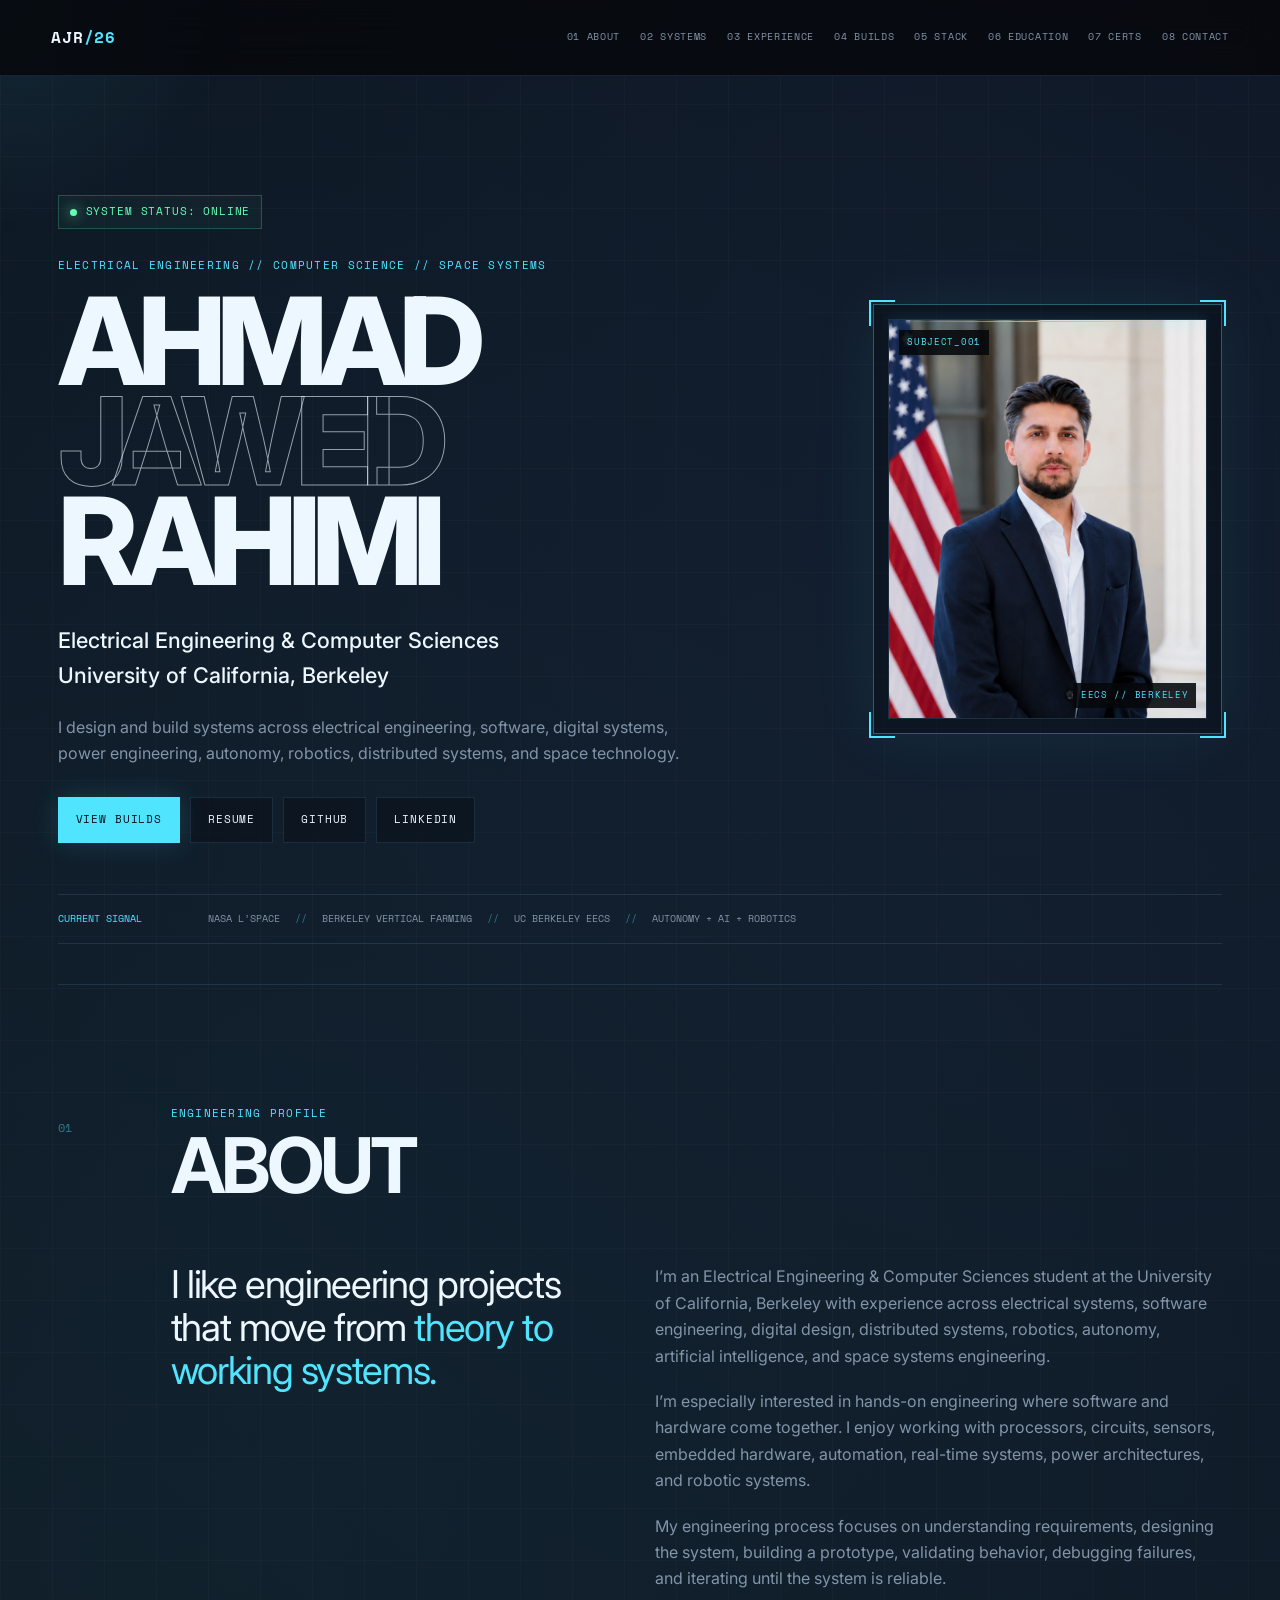
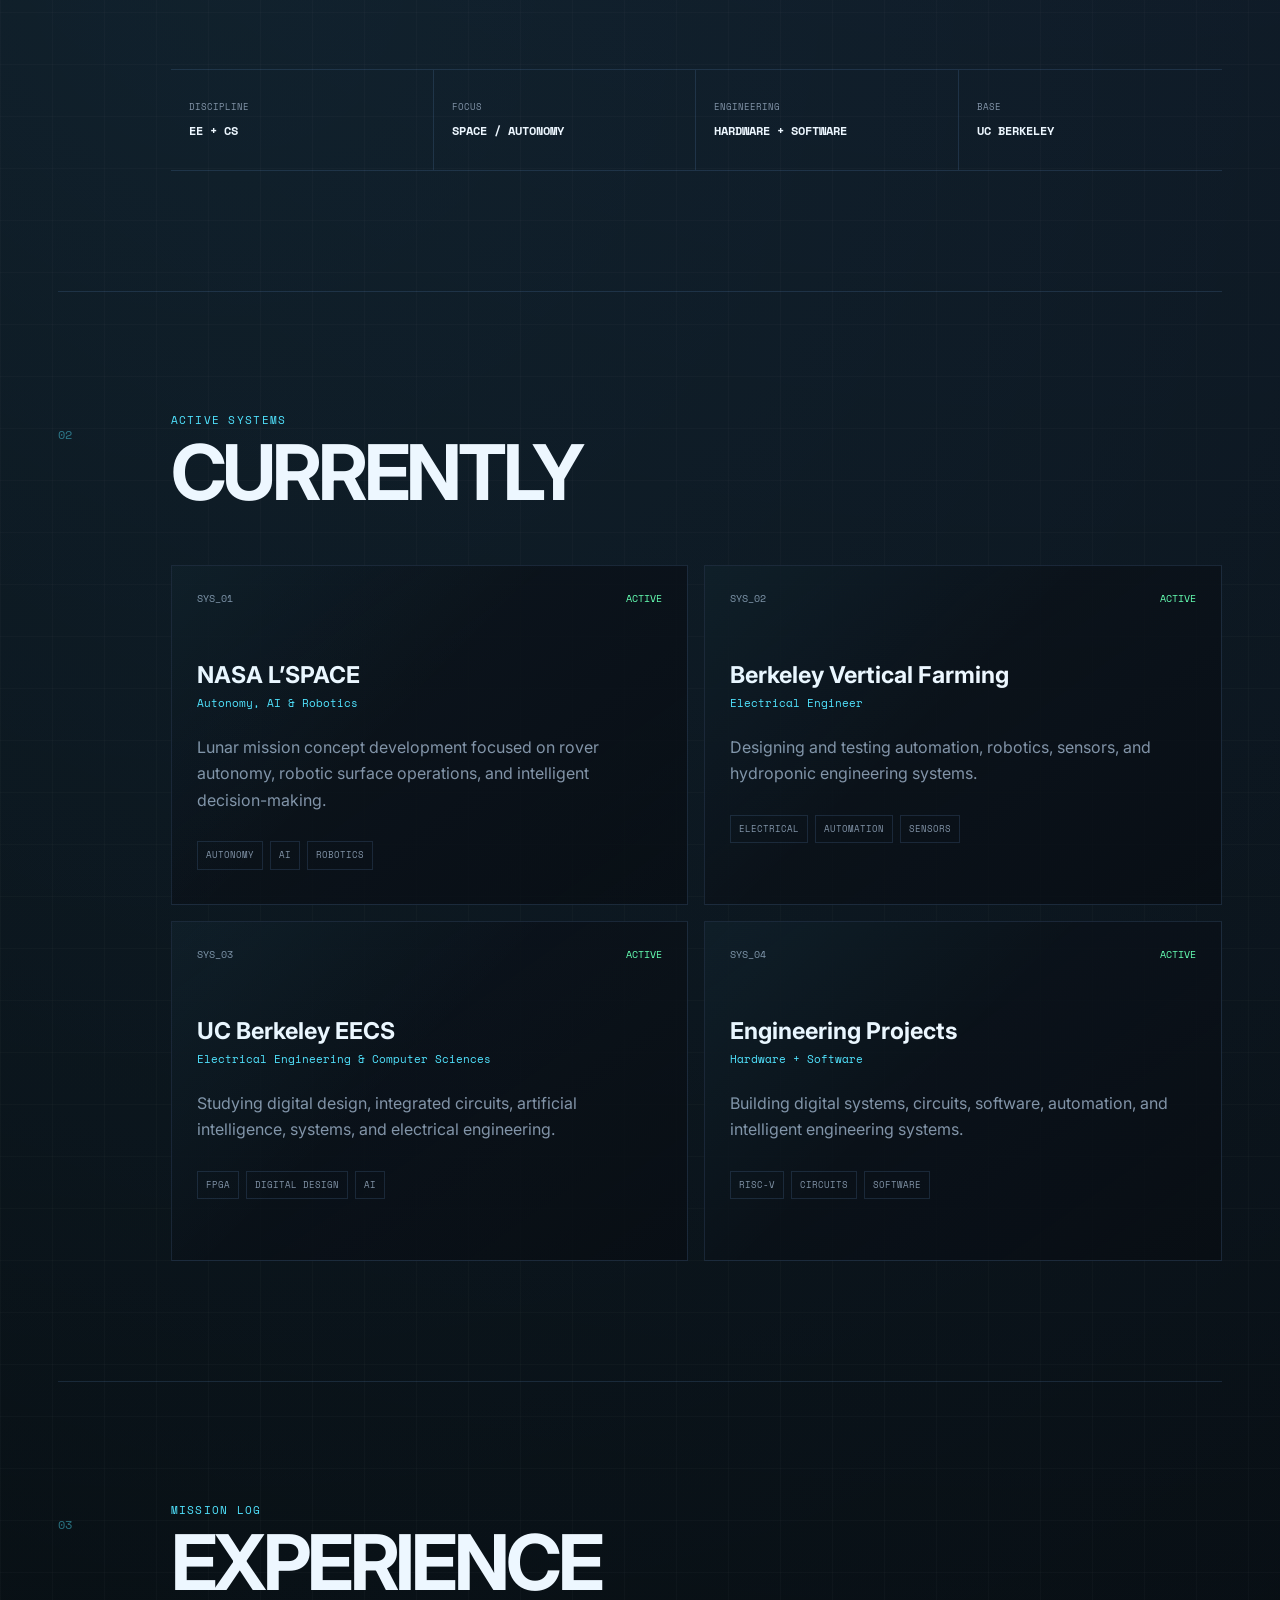
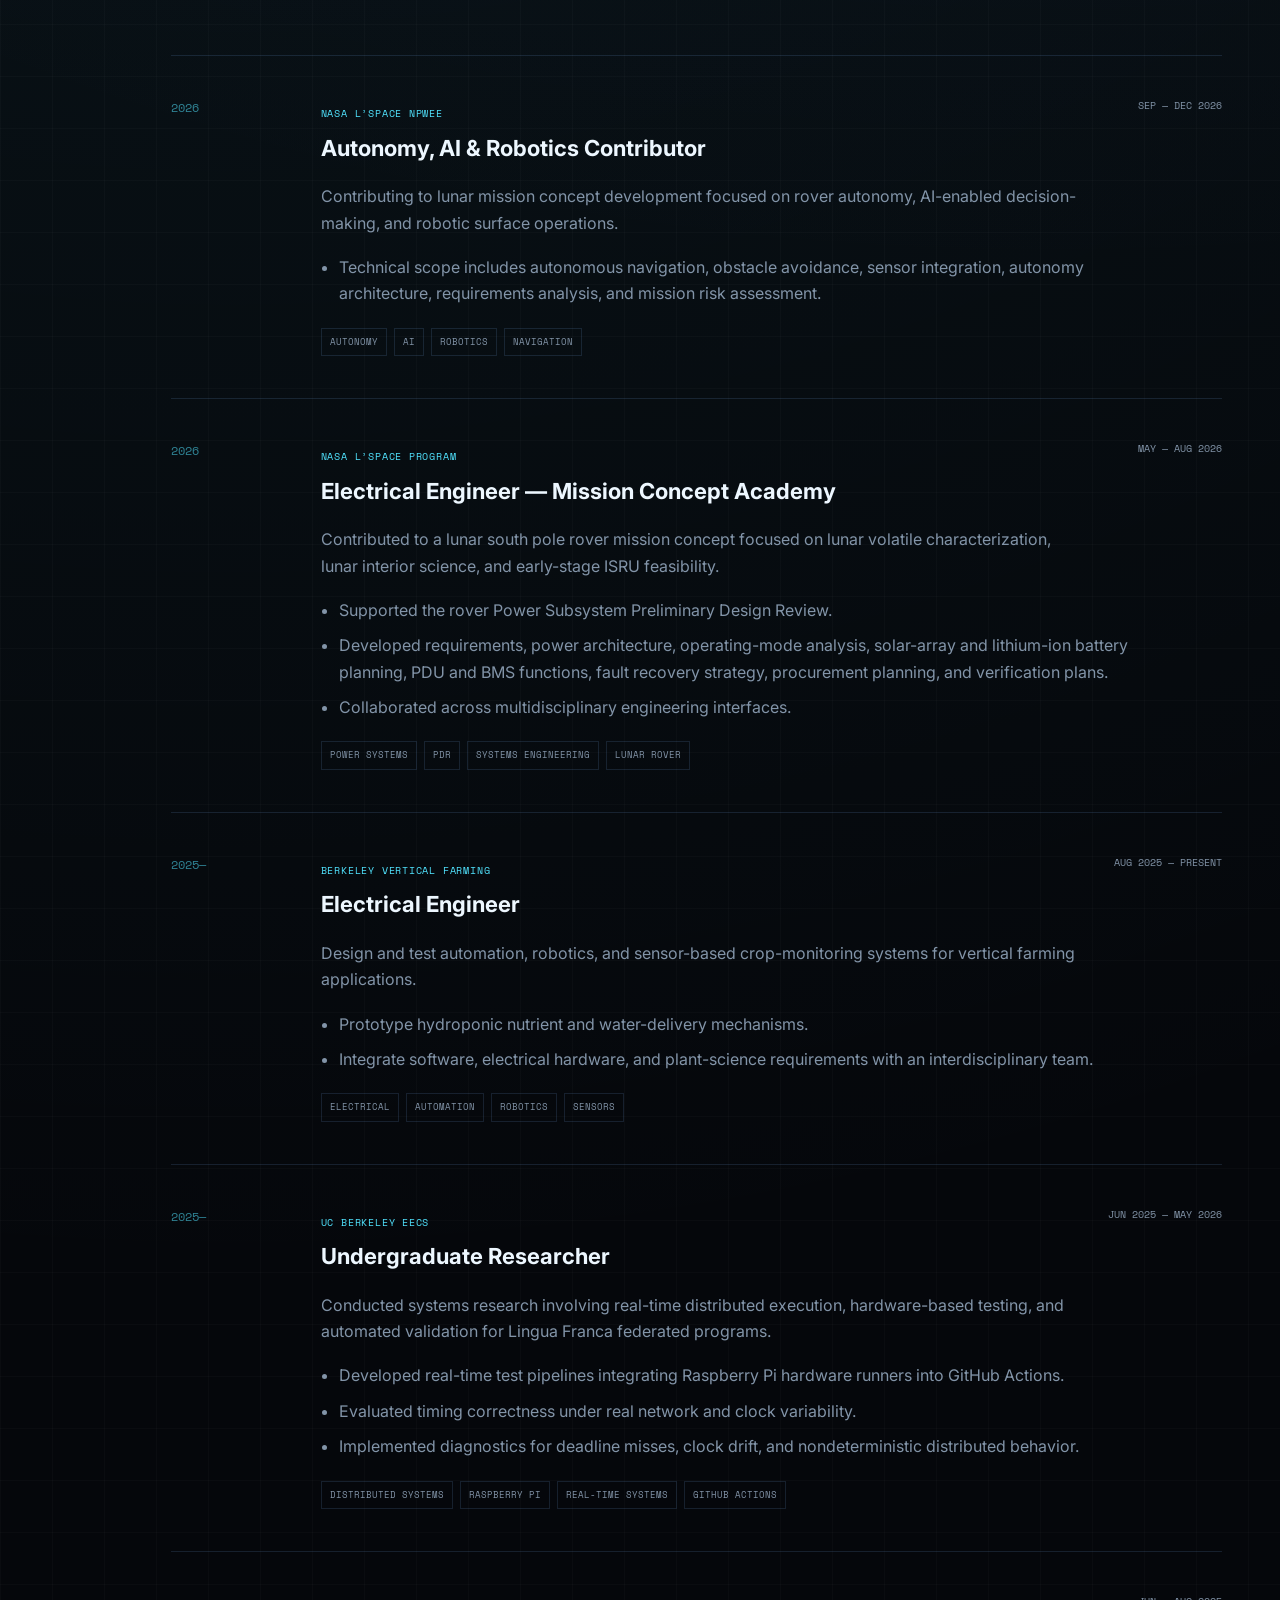
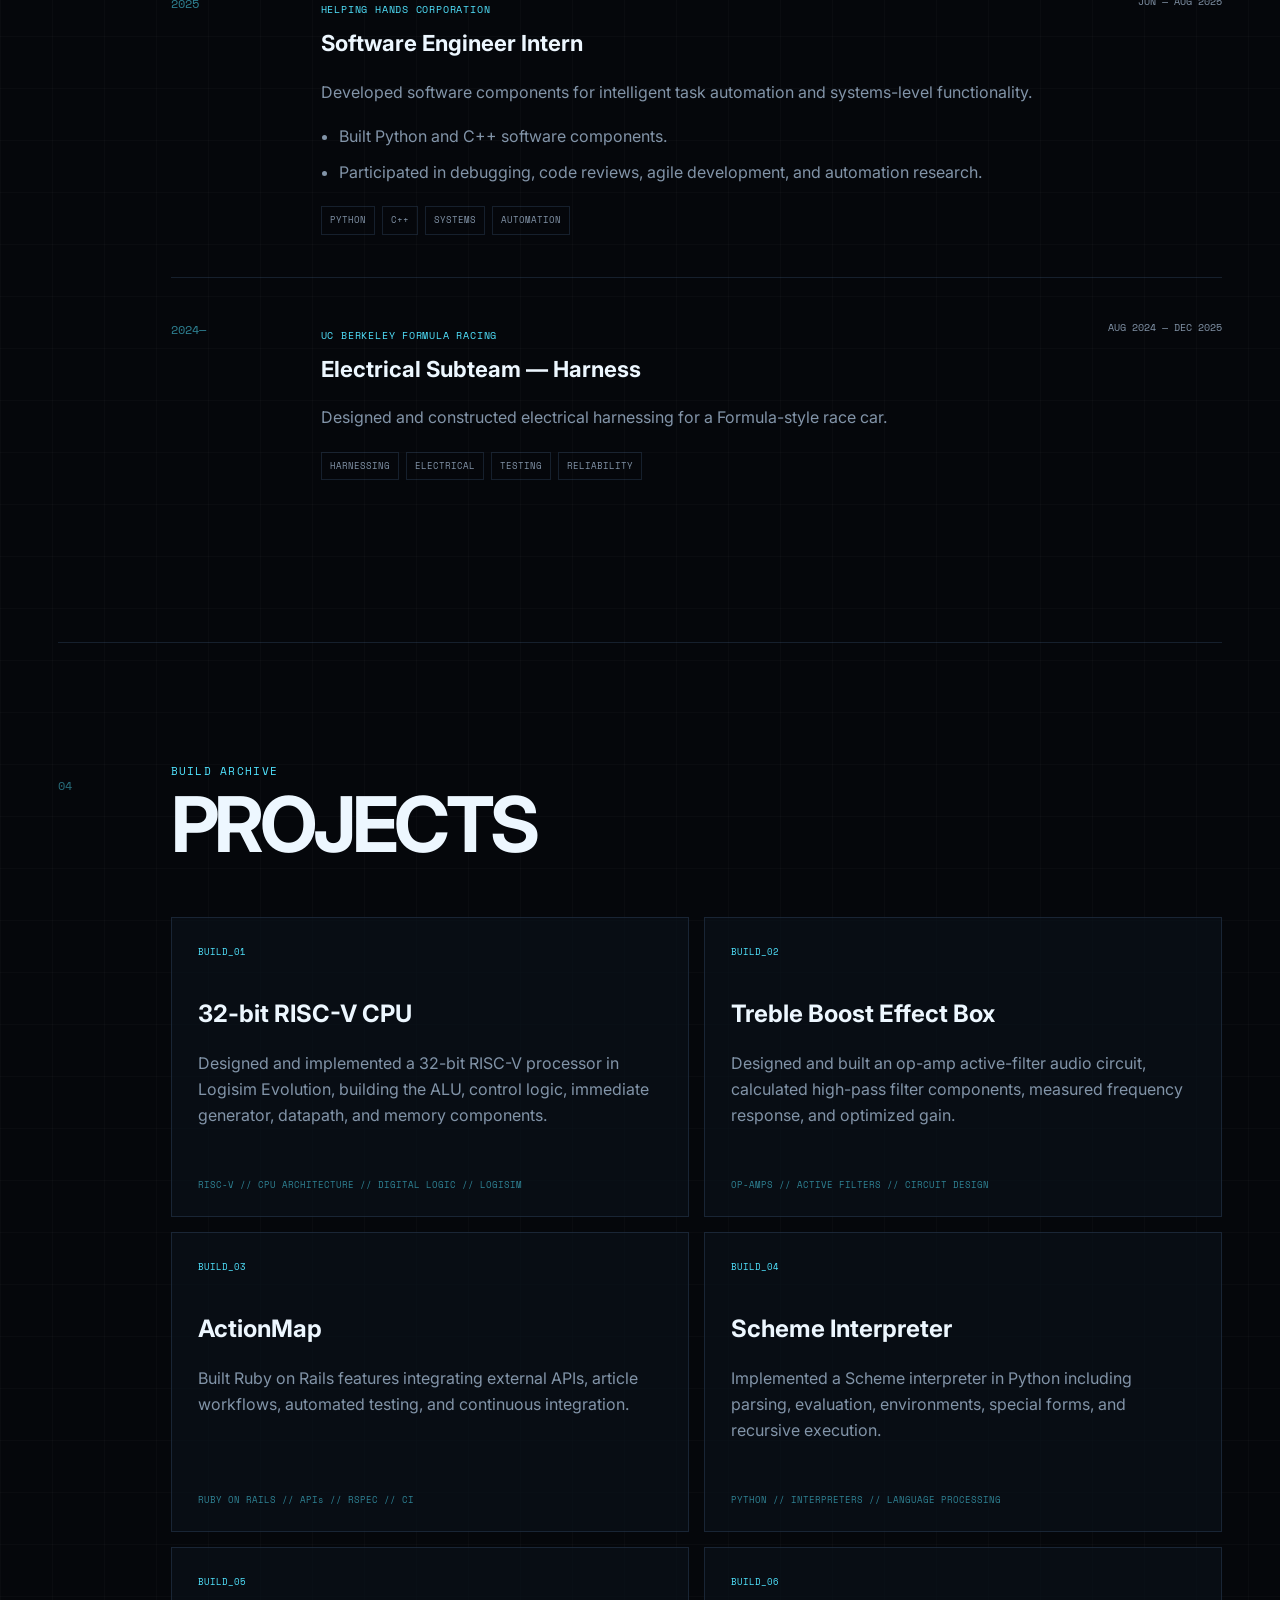
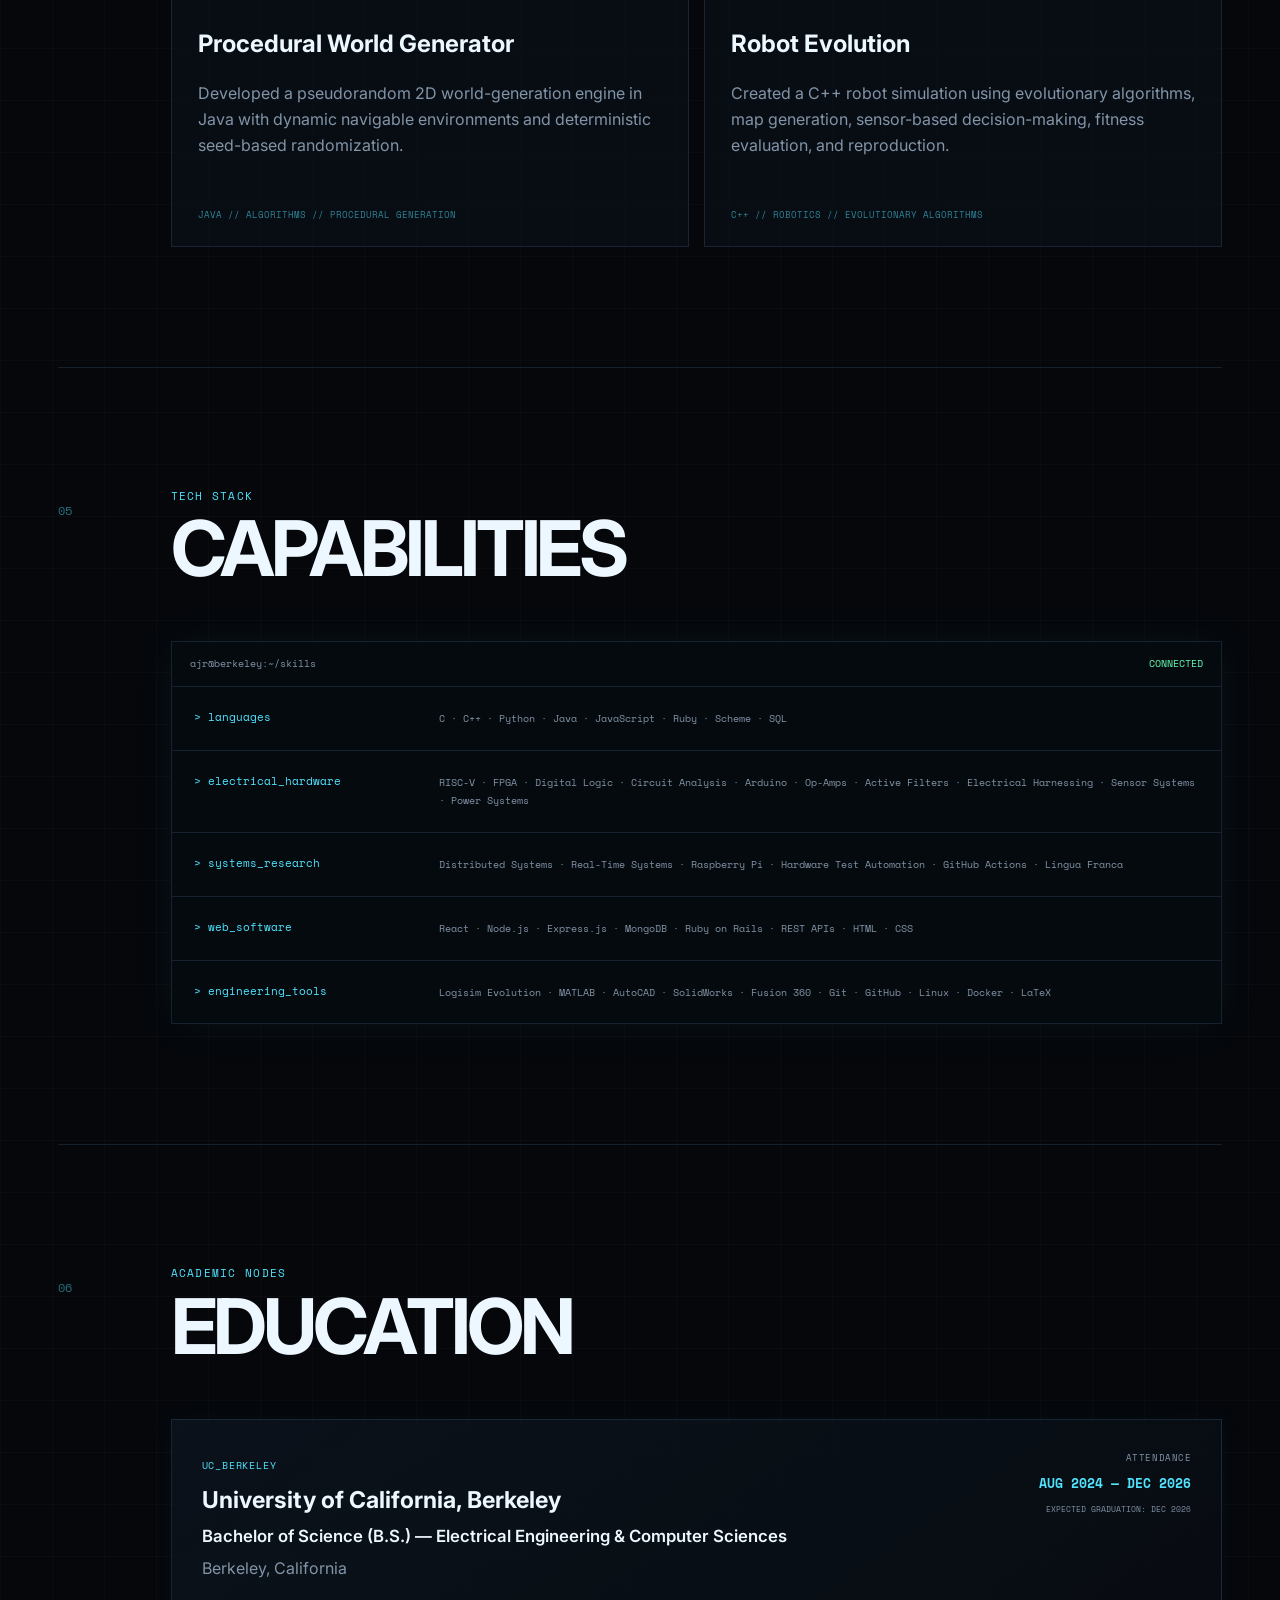
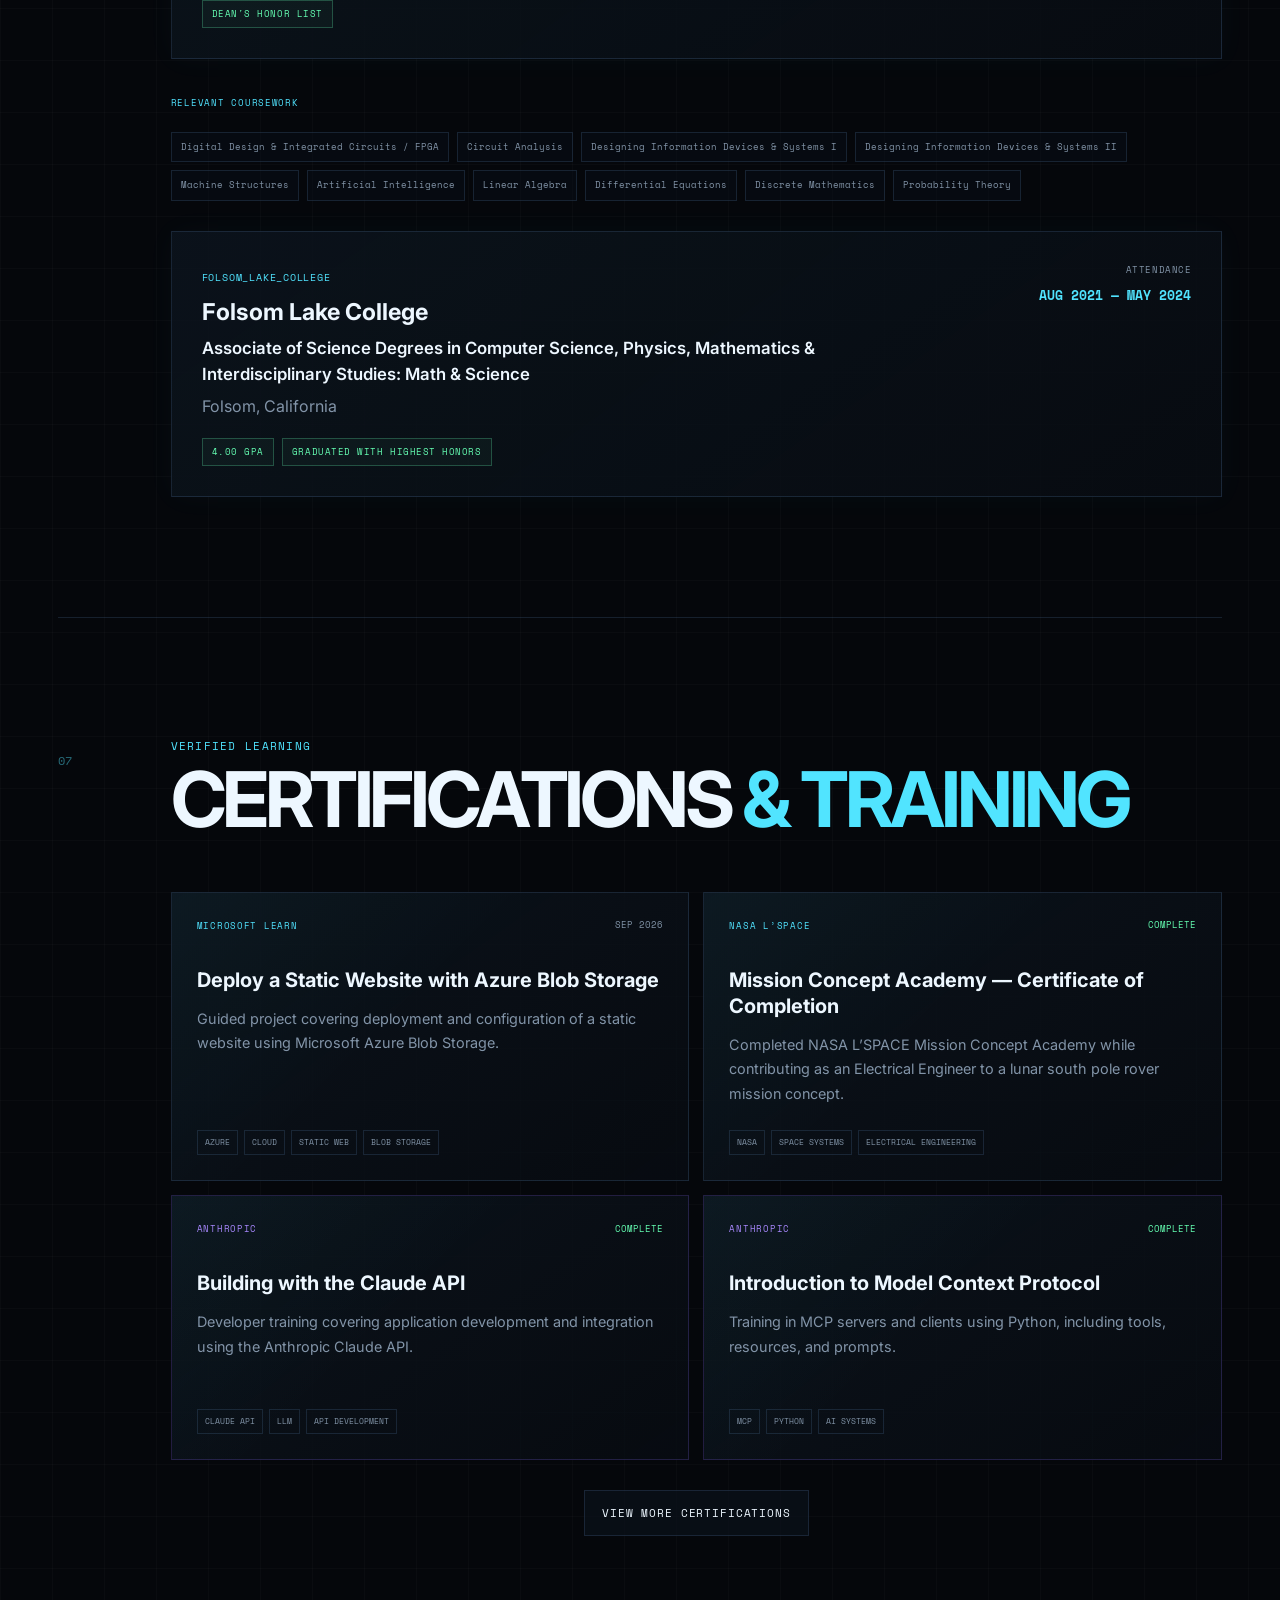
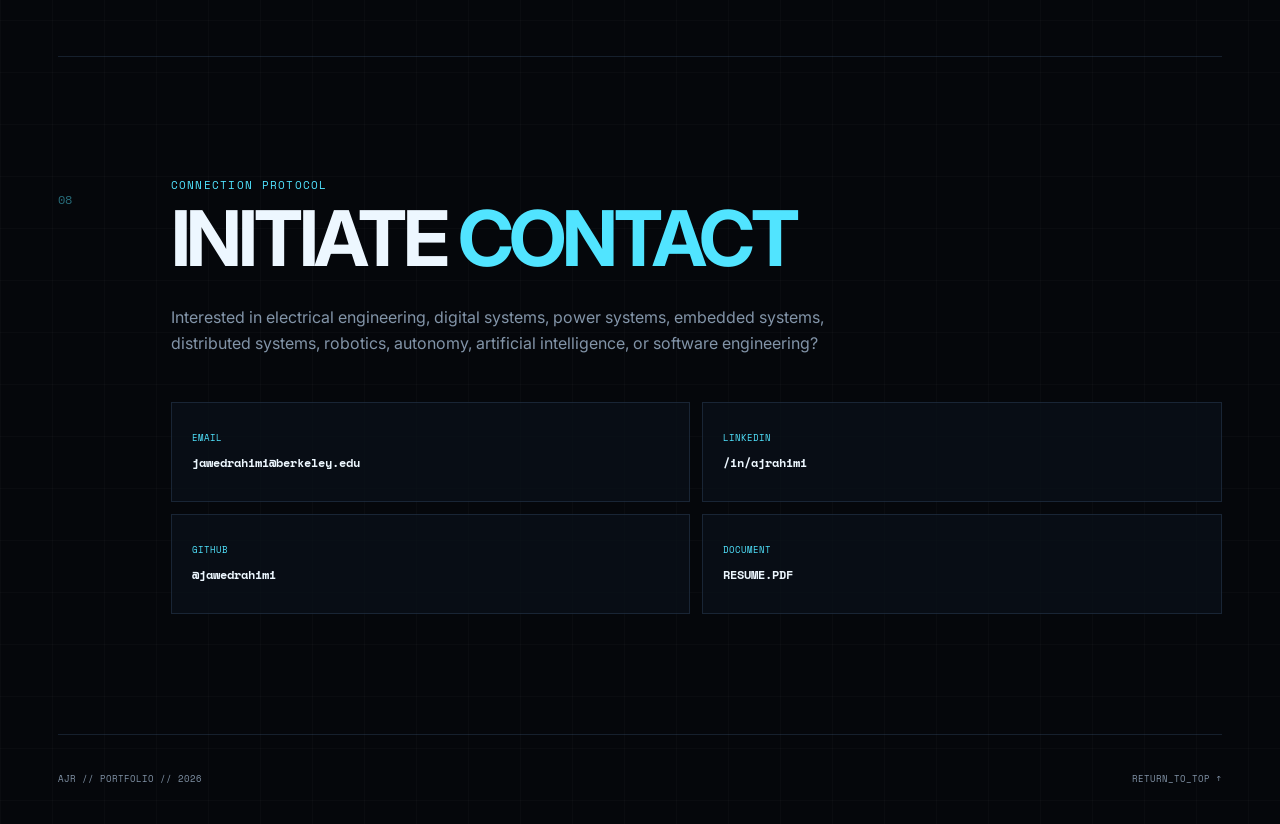
==== index.html @ 7fab5ca1 "Add moRE TO  certifications and training section" ====
<!DOCTYPE html>
<html lang="en">

<head>
  <meta charset="UTF-8">
  <meta http-equiv="X-UA-Compatible" content="IE=edge">
  <meta name="viewport" content="width=device-width, initial-scale=1.0">

  <link rel="preconnect" href="https://fonts.googleapis.com">
  <link rel="preconnect" href="https://fonts.gstatic.com" crossorigin>

  <link
    href="https://fonts.googleapis.com/css2?family=Inter:wght@300;400;500;600;700;800&family=Space+Mono:wght@400;700&display=swap"
    rel="stylesheet"
  >

  <link rel="stylesheet" href="styles.css">

  <title>Ahmad Jawed Rahimi | EECS Portfolio</title>
</head>


<body>

  <div class="noise"></div>
  <div class="cursor-glow"></div>


  <!-- ==========================================
       NAVIGATION
  ========================================== -->

  <header class="navbar">

    <a href="#home" class="logo">
      AJR<span>/26</span>
    </a>

    <nav class="nav-links">
      <a href="#about">01 ABOUT</a>
      <a href="#systems">02 SYSTEMS</a>
      <a href="#experience">03 EXPERIENCE</a>
      <a href="#projects">04 BUILDS</a>
      <a href="#skills">05 STACK</a>
      <a href="#education">06 EDUCATION</a>
      <a href="#certifications">07 CERTS</a>
      <a href="#contact">08 CONTACT</a>
    </nav>

  </header>


  <main>


    <!-- ==========================================
         HERO
    ========================================== -->

    <section class="hero" id="home">

      <div class="hero-grid">

        <div class="hero-copy">

          <div class="system-status">
            <span class="status-dot"></span>
            SYSTEM STATUS: ONLINE
          </div>

          <p class="hero-kicker">
            ELECTRICAL ENGINEERING // COMPUTER SCIENCE // SPACE SYSTEMS
          </p>

          <h1>
            AHMAD
            <span>JAWED</span>
            RAHIMI
          </h1>

          <p class="hero-role">
            Electrical Engineering &amp; Computer Sciences
            <br>
            University of California, Berkeley
          </p>

          <p class="hero-description">
            I design and build systems across electrical engineering,
            software, digital systems, power engineering, autonomy,
            robotics, distributed systems, and space technology.
          </p>

          <div class="hero-actions">

            <a href="#projects" class="future-btn primary">
              VIEW BUILDS
            </a>

            <a
              href="assets/Ahmad_Jawed_Rahimi_CV.pdf"
              class="future-btn"
              target="_blank"
              rel="noopener noreferrer"
            >
              RESUME
            </a>

            <a
              href="https://github.com/jawedrahimi"
              class="future-btn"
              target="_blank"
              rel="noopener noreferrer"
            >
              GITHUB
            </a>

            <a
              href="https://www.linkedin.com/in/ajrahimi"
              class="future-btn"
              target="_blank"
              rel="noopener noreferrer"
            >
              LINKEDIN
            </a>

          </div>

        </div>


        <div class="hero-visual">

          <div class="hud-corner hud-top-left"></div>
          <div class="hud-corner hud-top-right"></div>
          <div class="hud-corner hud-bottom-left"></div>
          <div class="hud-corner hud-bottom-right"></div>

          <div class="image-scanner"></div>

          <img
            src="assets/ahmad.png"
            alt="Ahmad Jawed Rahimi"
            class="hero-image"
          >

          <div class="image-label top-label">
            SUBJECT_001
          </div>

          <div class="image-label bottom-label">
            EECS // BERKELEY
          </div>

        </div>

      </div>


      <div class="signal-strip">

        <span>CURRENT SIGNAL</span>

        <div class="signal-content">
          NASA L’SPACE
          <span>//</span>
          BERKELEY VERTICAL FARMING
          <span>//</span>
          UC BERKELEY EECS
          <span>//</span>
          AUTONOMY + AI + ROBOTICS
        </div>

      </div>

    </section>


    <!-- ==========================================
         ABOUT
    ========================================== -->

    <section class="section" id="about">

      <div class="section-index">
        01
      </div>

      <div class="section-content">

        <p class="section-kicker">
          ENGINEERING PROFILE
        </p>

        <h2>
          ABOUT
        </h2>

        <div class="about-layout">

          <div class="about-lead">
            I like engineering projects that move from
            <span>theory to working systems.</span>
          </div>

          <div class="about-copy">

            <p>
              I’m an Electrical Engineering &amp; Computer Sciences student
              at the University of California, Berkeley with experience across
              electrical systems, software engineering, digital design,
              distributed systems, robotics, autonomy, artificial intelligence,
              and space systems engineering.
            </p>

            <p>
              I’m especially interested in hands-on engineering where
              software and hardware come together. I enjoy working with
              processors, circuits, sensors, embedded hardware, automation,
              real-time systems, power architectures, and robotic systems.
            </p>

            <p>
              My engineering process focuses on understanding requirements,
              designing the system, building a prototype, validating behavior,
              debugging failures, and iterating until the system is reliable.
            </p>

          </div>

        </div>


        <div class="profile-metrics">

          <div class="metric">
            <span class="metric-label">DISCIPLINE</span>
            <strong>EE + CS</strong>
          </div>

          <div class="metric">
            <span class="metric-label">FOCUS</span>
            <strong>SPACE / AUTONOMY</strong>
          </div>

          <div class="metric">
            <span class="metric-label">ENGINEERING</span>
            <strong>HARDWARE + SOFTWARE</strong>
          </div>

          <div class="metric">
            <span class="metric-label">BASE</span>
            <strong>UC BERKELEY</strong>
          </div>

        </div>

      </div>

    </section>


    <!-- ==========================================
         CURRENT SYSTEMS
    ========================================== -->

    <section class="section" id="systems">

      <div class="section-index">
        02
      </div>

      <div class="section-content">

        <p class="section-kicker">
          ACTIVE SYSTEMS
        </p>

        <h2>
          CURRENTLY
        </h2>

        <div class="systems-grid">


          <article class="system-card">

            <div class="system-card-top">
              <span>SYS_01</span>
              <span class="active-text">ACTIVE</span>
            </div>

            <h3>
              NASA L’SPACE
            </h3>

            <p class="system-subtitle">
              Autonomy, AI &amp; Robotics
            </p>

            <p>
              Lunar mission concept development focused on rover autonomy,
              robotic surface operations, and intelligent decision-making.
            </p>

            <div class="system-readouts">
              <span>AUTONOMY</span>
              <span>AI</span>
              <span>ROBOTICS</span>
            </div>

          </article>


          <article class="system-card">

            <div class="system-card-top">
              <span>SYS_02</span>
              <span class="active-text">ACTIVE</span>
            </div>

            <h3>
              Berkeley Vertical Farming
            </h3>

            <p class="system-subtitle">
              Electrical Engineer
            </p>

            <p>
              Designing and testing automation, robotics,
              sensors, and hydroponic engineering systems.
            </p>

            <div class="system-readouts">
              <span>ELECTRICAL</span>
              <span>AUTOMATION</span>
              <span>SENSORS</span>
            </div>

          </article>


          <article class="system-card">

            <div class="system-card-top">
              <span>SYS_03</span>
              <span class="active-text">ACTIVE</span>
            </div>

            <h3>
              UC Berkeley EECS
            </h3>

            <p class="system-subtitle">
              Electrical Engineering &amp; Computer Sciences
            </p>

            <p>
              Studying digital design, integrated circuits,
              artificial intelligence, systems, and electrical engineering.
            </p>

            <div class="system-readouts">
              <span>FPGA</span>
              <span>DIGITAL DESIGN</span>
              <span>AI</span>
            </div>

          </article>


          <article class="system-card">

            <div class="system-card-top">
              <span>SYS_04</span>
              <span class="active-text">ACTIVE</span>
            </div>

            <h3>
              Engineering Projects
            </h3>

            <p class="system-subtitle">
              Hardware + Software
            </p>

            <p>
              Building digital systems, circuits, software,
              automation, and intelligent engineering systems.
            </p>

            <div class="system-readouts">
              <span>RISC-V</span>
              <span>CIRCUITS</span>
              <span>SOFTWARE</span>
            </div>

          </article>

        </div>

      </div>

    </section>


    <!-- ==========================================
         EXPERIENCE
    ========================================== -->

    <section class="section" id="experience">

      <div class="section-index">
        03
      </div>

      <div class="section-content">

        <p class="section-kicker">
          MISSION LOG
        </p>

        <h2>
          EXPERIENCE
        </h2>

        <div class="mission-log">


          <!-- NASA NPWEE -->

          <article class="mission-entry">

            <div class="mission-date">
              2026
            </div>

            <div class="mission-details">

              <div class="mission-heading">

                <div>

                  <span class="mission-org">
                    NASA L’SPACE NPWEE
                  </span>

                  <h3>
                    Autonomy, AI &amp; Robotics Contributor
                  </h3>

                </div>

                <span class="mission-period">
                  SEP — DEC 2026
                </span>

              </div>

              <p>
                Contributing to lunar mission concept development focused on
                rover autonomy, AI-enabled decision-making,
                and robotic surface operations.
              </p>

              <ul>

                <li>
                  Technical scope includes autonomous navigation,
                  obstacle avoidance, sensor integration,
                  autonomy architecture, requirements analysis,
                  and mission risk assessment.
                </li>

              </ul>

              <div class="mission-tags">
                <span>AUTONOMY</span>
                <span>AI</span>
                <span>ROBOTICS</span>
                <span>NAVIGATION</span>
              </div>

            </div>

          </article>


          <!-- NASA MCA -->

          <article class="mission-entry">

            <div class="mission-date">
              2026
            </div>

            <div class="mission-details">

              <div class="mission-heading">

                <div>

                  <span class="mission-org">
                    NASA L’SPACE PROGRAM
                  </span>

                  <h3>
                    Electrical Engineer — Mission Concept Academy
                  </h3>

                </div>

                <span class="mission-period">
                  MAY — AUG 2026
                </span>

              </div>

              <p>
                Contributed to a lunar south pole rover mission concept
                focused on lunar volatile characterization, lunar interior
                science, and early-stage ISRU feasibility.
              </p>

              <ul>

                <li>
                  Supported the rover Power Subsystem Preliminary Design Review.
                </li>

                <li>
                  Developed requirements, power architecture,
                  operating-mode analysis, solar-array and lithium-ion
                  battery planning, PDU and BMS functions,
                  fault recovery strategy, procurement planning,
                  and verification plans.
                </li>

                <li>
                  Collaborated across multidisciplinary engineering interfaces.
                </li>

              </ul>

              <div class="mission-tags">
                <span>POWER SYSTEMS</span>
                <span>PDR</span>
                <span>SYSTEMS ENGINEERING</span>
                <span>LUNAR ROVER</span>
              </div>

            </div>

          </article>


          <!-- Vertical Farming -->

          <article class="mission-entry">

            <div class="mission-date">
              2025—
            </div>

            <div class="mission-details">

              <div class="mission-heading">

                <div>

                  <span class="mission-org">
                    BERKELEY VERTICAL FARMING
                  </span>

                  <h3>
                    Electrical Engineer
                  </h3>

                </div>

                <span class="mission-period">
                  AUG 2025 — PRESENT
                </span>

              </div>

              <p>
                Design and test automation, robotics,
                and sensor-based crop-monitoring systems
                for vertical farming applications.
              </p>

              <ul>

                <li>
                  Prototype hydroponic nutrient
                  and water-delivery mechanisms.
                </li>

                <li>
                  Integrate software, electrical hardware,
                  and plant-science requirements
                  with an interdisciplinary team.
                </li>

              </ul>

              <div class="mission-tags">
                <span>ELECTRICAL</span>
                <span>AUTOMATION</span>
                <span>ROBOTICS</span>
                <span>SENSORS</span>
              </div>

            </div>

          </article>


          <!-- Berkeley Research -->

          <article class="mission-entry">

            <div class="mission-date">
              2025—
            </div>

            <div class="mission-details">

              <div class="mission-heading">

                <div>

                  <span class="mission-org">
                    UC BERKELEY EECS
                  </span>

                  <h3>
                    Undergraduate Researcher
                  </h3>

                </div>

                <span class="mission-period">
                  JUN 2025 — MAY 2026
                </span>

              </div>

              <p>
                Conducted systems research involving real-time distributed
                execution, hardware-based testing, and automated validation
                for Lingua Franca federated programs.
              </p>

              <ul>

                <li>
                  Developed real-time test pipelines integrating Raspberry Pi
                  hardware runners into GitHub Actions.
                </li>

                <li>
                  Evaluated timing correctness under real network
                  and clock variability.
                </li>

                <li>
                  Implemented diagnostics for deadline misses,
                  clock drift, and nondeterministic distributed behavior.
                </li>

              </ul>

              <div class="mission-tags">
                <span>DISTRIBUTED SYSTEMS</span>
                <span>RASPBERRY PI</span>
                <span>REAL-TIME SYSTEMS</span>
                <span>GITHUB ACTIONS</span>
              </div>

            </div>

          </article>


          <!-- Helping Hands -->

          <article class="mission-entry">

            <div class="mission-date">
              2025
            </div>

            <div class="mission-details">

              <div class="mission-heading">

                <div>

                  <span class="mission-org">
                    HELPING HANDS CORPORATION
                  </span>

                  <h3>
                    Software Engineer Intern
                  </h3>

                </div>

                <span class="mission-period">
                  JUN — AUG 2025
                </span>

              </div>

              <p>
                Developed software components for intelligent
                task automation and systems-level functionality.
              </p>

              <ul>

                <li>
                  Built Python and C++ software components.
                </li>

                <li>
                  Participated in debugging, code reviews,
                  agile development, and automation research.
                </li>

              </ul>

              <div class="mission-tags">
                <span>PYTHON</span>
                <span>C++</span>
                <span>SYSTEMS</span>
                <span>AUTOMATION</span>
              </div>

            </div>

          </article>


          <!-- Formula Racing -->

          <article class="mission-entry">

            <div class="mission-date">
              2024—
            </div>

            <div class="mission-details">

              <div class="mission-heading">

                <div>

                  <span class="mission-org">
                    UC BERKELEY FORMULA RACING
                  </span>

                  <h3>
                    Electrical Subteam — Harness
                  </h3>

                </div>

                <span class="mission-period">
                  AUG 2024 — DEC 2025
                </span>

              </div>

              <p>
                Designed and constructed electrical harnessing
                for a Formula-style race car.
              </p>

              <div class="mission-tags">
                <span>HARNESSING</span>
                <span>ELECTRICAL</span>
                <span>TESTING</span>
                <span>RELIABILITY</span>
              </div>

            </div>

          </article>

        </div>

      </div>

    </section>


    <!-- ==========================================
         PROJECTS
    ========================================== -->

    <section class="section" id="projects">

      <div class="section-index">
        04
      </div>

      <div class="section-content">

        <p class="section-kicker">
          BUILD ARCHIVE
        </p>

        <h2>
          PROJECTS
        </h2>

        <div class="build-grid">


          <article class="build-card">

            <div class="build-id">
              BUILD_01
            </div>

            <h3>
              32-bit RISC-V CPU
            </h3>

            <p>
              Designed and implemented a 32-bit RISC-V processor
              in Logisim Evolution, building the ALU, control logic,
              immediate generator, datapath, and memory components.
            </p>

            <div class="build-tech">
              RISC-V // CPU ARCHITECTURE // DIGITAL LOGIC // LOGISIM
            </div>

          </article>


          <article class="build-card">

            <div class="build-id">
              BUILD_02
            </div>

            <h3>
              Treble Boost Effect Box
            </h3>

            <p>
              Designed and built an op-amp active-filter audio circuit,
              calculated high-pass filter components,
              measured frequency response, and optimized gain.
            </p>

            <div class="build-tech">
              OP-AMPS // ACTIVE FILTERS // CIRCUIT DESIGN
            </div>

          </article>


          <article class="build-card">

            <div class="build-id">
              BUILD_03
            </div>

            <h3>
              ActionMap
            </h3>

            <p>
              Built Ruby on Rails features integrating external APIs,
              article workflows, automated testing,
              and continuous integration.
            </p>

            <div class="build-tech">
              RUBY ON RAILS // APIs // RSPEC // CI
            </div>

          </article>


          <article class="build-card">

            <div class="build-id">
              BUILD_04
            </div>

            <h3>
              Scheme Interpreter
            </h3>

            <p>
              Implemented a Scheme interpreter in Python including
              parsing, evaluation, environments, special forms,
              and recursive execution.
            </p>

            <div class="build-tech">
              PYTHON // INTERPRETERS // LANGUAGE PROCESSING
            </div>

          </article>


          <article class="build-card">

            <div class="build-id">
              BUILD_05
            </div>

            <h3>
              Procedural World Generator
            </h3>

            <p>
              Developed a pseudorandom 2D world-generation engine
              in Java with dynamic navigable environments
              and deterministic seed-based randomization.
            </p>

            <div class="build-tech">
              JAVA // ALGORITHMS // PROCEDURAL GENERATION
            </div>

          </article>


          <article class="build-card">

            <div class="build-id">
              BUILD_06
            </div>

            <h3>
              Robot Evolution
            </h3>

            <p>
              Created a C++ robot simulation using evolutionary algorithms,
              map generation, sensor-based decision-making,
              fitness evaluation, and reproduction.
            </p>

            <div class="build-tech">
              C++ // ROBOTICS // EVOLUTIONARY ALGORITHMS
            </div>

          </article>

        </div>

      </div>

    </section>


    <!-- ==========================================
         SKILLS
    ========================================== -->

    <section class="section" id="skills">

      <div class="section-index">
        05
      </div>

      <div class="section-content">

        <p class="section-kicker">
          TECH STACK
        </p>

        <h2>
          CAPABILITIES
        </h2>

        <div class="stack-terminal">

          <div class="terminal-header">
            <span>ajr@berkeley:~/skills</span>
            <span>CONNECTED</span>
          </div>


          <div class="terminal-row">

            <span class="terminal-command">
              &gt; languages
            </span>

            <p>
              C · C++ · Python · Java · JavaScript · Ruby · Scheme · SQL
            </p>

          </div>


          <div class="terminal-row">

            <span class="terminal-command">
              &gt; electrical_hardware
            </span>

            <p>
              RISC-V · FPGA · Digital Logic · Circuit Analysis ·
              Arduino · Op-Amps · Active Filters · Electrical Harnessing ·
              Sensor Systems · Power Systems
            </p>

          </div>


          <div class="terminal-row">

            <span class="terminal-command">
              &gt; systems_research
            </span>

            <p>
              Distributed Systems · Real-Time Systems · Raspberry Pi ·
              Hardware Test Automation · GitHub Actions · Lingua Franca
            </p>

          </div>


          <div class="terminal-row">

            <span class="terminal-command">
              &gt; web_software
            </span>

            <p>
              React · Node.js · Express.js · MongoDB ·
              Ruby on Rails · REST APIs · HTML · CSS
            </p>

          </div>


          <div class="terminal-row">

            <span class="terminal-command">
              &gt; engineering_tools
            </span>

            <p>
              Logisim Evolution · MATLAB · AutoCAD · SolidWorks ·
              Fusion 360 · Git · GitHub · Linux · Docker · LaTeX
            </p>

          </div>

        </div>

      </div>

    </section>


    <!-- ==========================================
         EDUCATION
    ========================================== -->

    <section class="section" id="education">

      <div class="section-index">
        06
      </div>

      <div class="section-content">

        <p class="section-kicker">
          ACADEMIC NODES
        </p>

        <h2>
          EDUCATION
        </h2>


        <!-- UC BERKELEY -->

        <div class="education-panel">

          <div>

            <span class="education-code">
              UC_BERKELEY
            </span>

            <h3>
              University of California, Berkeley
            </h3>

            <p class="education-degree">
              Bachelor of Science (B.S.) —
              Electrical Engineering &amp; Computer Sciences
            </p>

            <p>
              Berkeley, California
            </p>

            <div class="education-honors">
              <span>DEAN'S HONOR LIST</span>
            </div>

          </div>


          <div class="education-status">

            <span>
              ATTENDANCE
            </span>

            <strong>
              AUG 2024 — DEC 2026
            </strong>

            <span class="education-expected">
              EXPECTED GRADUATION: DEC 2026
            </span>

          </div>

        </div>


        <div class="coursework-heading">
          <span>
            RELEVANT COURSEWORK
          </span>
        </div>


        <div class="course-list">

          <span>Digital Design &amp; Integrated Circuits / FPGA</span>
          <span>Circuit Analysis</span>
          <span>Designing Information Devices &amp; Systems I</span>
          <span>Designing Information Devices &amp; Systems II</span>
          <span>Machine Structures</span>
          <span>Artificial Intelligence</span>
          <span>Linear Algebra</span>
          <span>Differential Equations</span>
          <span>Discrete Mathematics</span>
          <span>Probability Theory</span>

        </div>


        <!-- FOLSOM LAKE COLLEGE -->

        <div class="education-panel education-panel-secondary">

          <div>

            <span class="education-code">
              FOLSOM_LAKE_COLLEGE
            </span>

            <h3>
              Folsom Lake College
            </h3>

            <p class="education-degree">
              Associate of Science Degrees in Computer Science,
              Physics, Mathematics &amp; Interdisciplinary Studies:
              Math &amp; Science
            </p>

            <p>
              Folsom, California
            </p>

            <div class="education-honors">

              <span>
                4.00 GPA
              </span>

              <span>
                GRADUATED WITH HIGHEST HONORS
              </span>

            </div>

          </div>


          <div class="education-status">

            <span>
              ATTENDANCE
            </span>

            <strong>
              AUG 2021 — MAY 2024
            </strong>

          </div>

        </div>

      </div>

    </section>


    <!-- ==========================================
         CERTIFICATIONS
    ========================================== -->

    <section class="section" id="certifications">

      <div class="section-index">
        07
      </div>

      <div class="section-content">

        <p class="section-kicker">
          VERIFIED LEARNING
        </p>

        <h2>
          CERTIFICATIONS
          <span>&amp; TRAINING</span>
        </h2>


        <div class="cert-grid">


          <!-- ==========================================
               FIRST FOUR — ALWAYS VISIBLE
          ========================================== -->


          <article class="cert-card">

            <div class="cert-top">
              <span class="cert-provider">
                MICROSOFT LEARN
              </span>

              <span class="cert-date">
                SEP 2026
              </span>
            </div>

            <h3>
              Deploy a Static Website with Azure Blob Storage
            </h3>

            <p>
              Guided project covering deployment and configuration
              of a static website using Microsoft Azure Blob Storage.
            </p>

            <div class="cert-tags">
              <span>AZURE</span>
              <span>CLOUD</span>
              <span>STATIC WEB</span>
              <span>BLOB STORAGE</span>
            </div>

          </article>


          <article class="cert-card">

            <div class="cert-top">
              <span class="cert-provider">
                NASA L’SPACE
              </span>

              <span class="cert-status">
                COMPLETE
              </span>
            </div>

            <h3>
              Mission Concept Academy — Certificate of Completion
            </h3>

            <p>
              Completed NASA L’SPACE Mission Concept Academy
              while contributing as an Electrical Engineer
              to a lunar south pole rover mission concept.
            </p>

            <div class="cert-tags">
              <span>NASA</span>
              <span>SPACE SYSTEMS</span>
              <span>ELECTRICAL ENGINEERING</span>
            </div>

          </article>


          <article class="cert-card cert-featured">

            <div class="cert-top">
              <span class="cert-provider">
                ANTHROPIC
              </span>

              <span class="cert-status">
                COMPLETE
              </span>
            </div>

            <h3>
              Building with the Claude API
            </h3>

            <p>
              Developer training covering application development
              and integration using the Anthropic Claude API.
            </p>

            <div class="cert-tags">
              <span>CLAUDE API</span>
              <span>LLM</span>
              <span>API DEVELOPMENT</span>
            </div>

          </article>


          <article class="cert-card cert-featured">

            <div class="cert-top">
              <span class="cert-provider">
                ANTHROPIC
              </span>

              <span class="cert-status">
                COMPLETE
              </span>
            </div>

            <h3>
              Introduction to Model Context Protocol
            </h3>

            <p>
              Training in MCP servers and clients using Python,
              including tools, resources, and prompts.
            </p>

            <div class="cert-tags">
              <span>MCP</span>
              <span>PYTHON</span>
              <span>AI SYSTEMS</span>
            </div>

          </article>


          <!-- ==========================================
               HIDDEN CERTIFICATIONS
          ========================================== -->


          <article class="cert-card cert-extra">

            <div class="cert-top">
              <span class="cert-provider">
                MICROSOFT LEARN
              </span>

              <span class="cert-date">
                SEP 2026
              </span>
            </div>

            <h3>
              Introduction to Cloud Infrastructure:
              Describe Cloud Concepts
            </h3>

            <p>
              Training covering foundational cloud computing
              concepts and Azure cloud models.
            </p>

            <div class="cert-tags">
              <span>AZURE</span>
              <span>CLOUD CONCEPTS</span>
            </div>

          </article>


          <article class="cert-card cert-extra">

            <div class="cert-top">
              <span class="cert-provider">
                MICROSOFT LEARN
              </span>

              <span class="cert-date">
                SEP 2026
              </span>
            </div>

            <h3>
              Introduction to Cloud Infrastructure:
              Describe Azure Architecture and Services
            </h3>

            <p>
              Training covering Azure architecture,
              networking, compute, storage,
              and core cloud services.
            </p>

            <div class="cert-tags">
              <span>AZURE</span>
              <span>NETWORKING</span>
              <span>CLOUD SERVICES</span>
            </div>

          </article>


          <article class="cert-card cert-extra">

            <div class="cert-top">
              <span class="cert-provider">
                MICROSOFT LEARN
              </span>

              <span class="cert-date">
                SEP 2026
              </span>
            </div>

            <h3>
              Introduction to Cloud Infrastructure:
              Describe Azure Management and Governance
            </h3>

            <p>
              Training covering Azure resource management,
              governance, monitoring, compliance,
              and cost management.
            </p>

            <div class="cert-tags">
              <span>AZURE</span>
              <span>GOVERNANCE</span>
              <span>MONITORING</span>
            </div>

          </article>


          <article class="cert-card cert-extra">

            <div class="cert-top">
              <span class="cert-provider">
                MICROSOFT LEARN / GITHUB
              </span>

              <span class="cert-date">
                SEP 2026
              </span>
            </div>

            <h3>
              GitHub Foundations — Part 2 of 2
            </h3>

            <p>
              Training covering repository history,
              pull requests, authentication,
              authorization, and collaborative workflows.
            </p>

            <div class="cert-tags">
              <span>GITHUB</span>
              <span>GIT</span>
              <span>PULL REQUESTS</span>
            </div>

          </article>


          <article class="cert-card cert-extra">

            <div class="cert-top">
              <span class="cert-provider">
                MICROSOFT LEARN / GITHUB
              </span>

              <span class="cert-date">
                SEP 2026
              </span>
            </div>

            <h3>
              GitHub Fundamentals —
              Administration Basics and Product Features
            </h3>

            <p>
              Training in GitHub administration,
              repository security, best practices,
              and InnerSource workflows.
            </p>

            <div class="cert-tags">
              <span>GITHUB</span>
              <span>ADMINISTRATION</span>
              <span>SECURITY</span>
            </div>

          </article>


          <article class="cert-card cert-featured cert-extra">

            <div class="cert-top">
              <span class="cert-provider">
                ANTHROPIC
              </span>

              <span class="cert-status">
                COMPLETE
              </span>
            </div>

            <h3>
              Claude 101
            </h3>

            <p>
              Training in Claude fundamentals,
              workflows, core capabilities,
              and responsible AI collaboration.
            </p>

            <div class="cert-tags">
              <span>CLAUDE</span>
              <span>GENERATIVE AI</span>
            </div>

          </article>


          <article class="cert-card cert-featured cert-extra">

            <div class="cert-top">
              <span class="cert-provider">
                ANTHROPIC
              </span>

              <span class="cert-status">
                COMPLETE
              </span>
            </div>

            <h3>
              Claude Code 101
            </h3>

            <p>
              Training in Claude Code for coding,
              debugging, and software-development workflows.
            </p>

            <div class="cert-tags">
              <span>CLAUDE CODE</span>
              <span>SOFTWARE ENGINEERING</span>
            </div>

          </article>


          <article class="cert-card cert-featured cert-extra">

            <div class="cert-top">
              <span class="cert-provider">
                ANTHROPIC
              </span>

              <span class="cert-status">
                COMPLETE
              </span>
            </div>

            <h3>
              Claude Platform 101
            </h3>

            <p>
              Developer training covering the Claude Platform,
              model integration, and application development.
            </p>

            <div class="cert-tags">
              <span>CLAUDE</span>
              <span>API</span>
              <span>AI DEVELOPMENT</span>
            </div>

          </article>


          <article class="cert-card cert-featured cert-extra">

            <div class="cert-top">
              <span class="cert-provider">
                ANTHROPIC
              </span>

              <span class="cert-status">
                COMPLETE
              </span>
            </div>

            <h3>
              Introduction to Claude Cowork
            </h3>

            <p>
              Hands-on training in multi-step AI workflows,
              file interaction, research, plugins, and skills.
            </p>

            <div class="cert-tags">
              <span>AI WORKFLOWS</span>
              <span>AUTOMATION</span>
            </div>

          </article>


          <article class="cert-card cert-featured cert-extra">

            <div class="cert-top">
              <span class="cert-provider">
                ANTHROPIC
              </span>

              <span class="cert-status">
                COMPLETE
              </span>
            </div>

            <h3>
              Claude Code in Action
            </h3>

            <p>
              Training in long-running coding sessions,
              automation, configuration, steering,
              and verification.
            </p>

            <div class="cert-tags">
              <span>CLAUDE CODE</span>
              <span>AUTOMATION</span>
              <span>DEVELOPMENT</span>
            </div>

          </article>


          <article class="cert-card cert-featured cert-extra">

            <div class="cert-top">
              <span class="cert-provider">
                ANTHROPIC
              </span>

              <span class="cert-status">
                COMPLETE
              </span>
            </div>

            <h3>
              AI Fluency: Framework &amp; Foundations
            </h3>

            <p>
              Training in effective, efficient,
              ethical, and responsible collaboration
              with AI systems.
            </p>

            <div class="cert-tags">
              <span>AI FLUENCY</span>
              <span>RESPONSIBLE AI</span>
            </div>

          </article>


          <article class="cert-card cert-featured cert-extra">

            <div class="cert-top">
              <span class="cert-provider">
                ANTHROPIC
              </span>

              <span class="cert-status">
                COMPLETE
              </span>
            </div>

            <h3>
              Model Context Protocol: Advanced Topics
            </h3>

            <p>
              Advanced MCP development covering sampling,
              notifications, file-system access,
              transports, and implementation patterns.
            </p>

            <div class="cert-tags">
              <span>MCP</span>
              <span>AI INFRASTRUCTURE</span>
              <span>PYTHON</span>
            </div>

          </article>


          <article class="cert-card cert-featured cert-extra">

            <div class="cert-top">
              <span class="cert-provider">
                ANTHROPIC
              </span>

              <span class="cert-status">
                COMPLETE
              </span>
            </div>

            <h3>
              Claude with Amazon Bedrock
            </h3>

            <p>
              Training in using Anthropic Claude
              models through Amazon Bedrock.
            </p>

            <div class="cert-tags">
              <span>AWS</span>
              <span>BEDROCK</span>
              <span>CLAUDE</span>
            </div>

          </article>


          <article class="cert-card cert-extra">

            <div class="cert-top">
              <span class="cert-provider">
                FEMA
              </span>

              <span class="cert-status">
                COMPLETE
              </span>
            </div>

            <h3>
              Electrical Systems Considerations
            </h3>

            <p>
              FEMA training covering electrical systems
              and infrastructure considerations.
            </p>

            <div class="cert-tags">
              <span>ELECTRICAL</span>
              <span>INFRASTRUCTURE</span>
            </div>

          </article>


          <article class="cert-card cert-extra">

            <div class="cert-top">
              <span class="cert-provider">
                CITI PROGRAM
              </span>

              <span class="cert-date">
                DEC 2025
              </span>
            </div>

            <h3>
              Responsible Conduct of Research for Engineers
            </h3>

            <p>
              Credential ID: 74013816
            </p>

            <div class="cert-tags">
              <span>RESEARCH</span>
              <span>ENGINEERING ETHICS</span>
            </div>

          </article>


          <article class="cert-card cert-extra">

            <div class="cert-top">
              <span class="cert-provider">
                CITI PROGRAM
              </span>

              <span class="cert-date">
                DEC 2025
              </span>
            </div>

            <h3>
              Artificial Intelligence:
              The Impact on Academic and Research Integrity
            </h3>

            <p>
              Credential ID: 74013826
            </p>

            <div class="cert-tags">
              <span>AI</span>
              <span>RESEARCH INTEGRITY</span>
            </div>

          </article>


          <article class="cert-card cert-extra">

            <div class="cert-top">
              <span class="cert-provider">
                CITI PROGRAM
              </span>

              <span class="cert-date">
                DEC 2025
              </span>
            </div>

            <h3>
              Artificial Intelligence (AI)
              and Human Subject Protections
            </h3>

            <p>
              Credential ID: 74013825
            </p>

            <div class="cert-tags">
              <span>AI</span>
              <span>HUMAN SUBJECTS</span>
            </div>

          </article>


          <article class="cert-card cert-extra">

            <div class="cert-top">
              <span class="cert-provider">
                CITI PROGRAM
              </span>

              <span class="cert-date">
                DEC 2025
              </span>
            </div>

            <h3>
              Nanotechnology
            </h3>

            <p>
              Credential ID: 74013833
            </p>

            <div class="cert-tags">
              <span>NANOTECHNOLOGY</span>
              <span>RESEARCH</span>
            </div>

          </article>


          <article class="cert-card cert-extra">

            <div class="cert-top">
              <span class="cert-provider">
                CITI PROGRAM
              </span>

              <span class="cert-date">
                DEC 2025
              </span>
            </div>

            <h3>
              U.S. Department of Energy Interim Policy
              on Conflicts of Interest
            </h3>

            <p>
              Credential ID: 74013831
            </p>

            <div class="cert-tags">
              <span>DOE</span>
              <span>RESEARCH COMPLIANCE</span>
            </div>

          </article>


          <article class="cert-card cert-extra">

            <div class="cert-top">
              <span class="cert-provider">
                CITI PROGRAM
              </span>

              <span class="cert-date">
                DEC 2025
              </span>
            </div>

            <h3>
              Group 2 Social and Behavioral Research Investigators
            </h3>

            <p>
              Credential ID: 74013817
            </p>

            <div class="cert-tags">
              <span>RESEARCH</span>
              <span>HUMAN SUBJECTS</span>
            </div>

          </article>


          <article class="cert-card cert-extra">

            <div class="cert-top">
              <span class="cert-provider">
                EDX
              </span>

              <span class="cert-date">
                FEB 2025
              </span>
            </div>

            <h3>
              Programming for Everybody
              (Getting Started with Python)
            </h3>

            <p>
              edX Verified Certificate
              <br>
              Credential ID: 2eed910652ea498fbb2cbf8d547365e7
            </p>

            <div class="cert-tags">
              <span>PYTHON</span>
              <span>PROGRAMMING</span>
            </div>

          </article>

        </div>


        <!-- VIEW MORE BUTTON -->

        <div class="cert-actions">

          <button
            id="certToggle"
            class="future-btn cert-toggle"
            type="button"
            aria-expanded="false"
          >
            VIEW MORE CERTIFICATIONS
          </button>

        </div>

      </div>

    </section>


    <!-- ==========================================
         CONTACT
    ========================================== -->

    <section class="section contact" id="contact">

      <div class="section-index">
        08
      </div>

      <div class="section-content">

        <p class="section-kicker">
          CONNECTION PROTOCOL
        </p>

        <h2>
          INITIATE
          <span>CONTACT</span>
        </h2>

        <p class="contact-copy">
          Interested in electrical engineering,
          digital systems, power systems, embedded systems,
          distributed systems, robotics, autonomy,
          artificial intelligence, or software engineering?
        </p>

        <div class="contact-grid">

          <a
            href="mailto:jawedrahimi@berkeley.edu"
            class="contact-node"
          >
            <span>EMAIL</span>
            <strong>jawedrahimi@berkeley.edu</strong>
          </a>


          <a
            href="https://www.linkedin.com/in/ajrahimi"
            target="_blank"
            rel="noopener noreferrer"
            class="contact-node"
          >
            <span>LINKEDIN</span>
            <strong>/in/ajrahimi</strong>
          </a>


          <a
            href="https://github.com/jawedrahimi"
            target="_blank"
            rel="noopener noreferrer"
            class="contact-node"
          >
            <span>GITHUB</span>
            <strong>@jawedrahimi</strong>
          </a>


          <a
            href="assets/Ahmad_Jawed_Rahimi_CV.pdf"
            target="_blank"
            rel="noopener noreferrer"
            class="contact-node"
          >
            <span>DOCUMENT</span>
            <strong>RESUME.PDF</strong>
          </a>

        </div>

      </div>

    </section>


    <footer>

      <span>
        AJR // PORTFOLIO // 2026
      </span>

      <a href="#home">
        RETURN_TO_TOP ↑
      </a>

    </footer>

  </main>


  <script src="script.js"></script>

</body>

</html>
---- styles.css ----
/* ==========================================
   DESIGN SYSTEM
========================================== */

:root {
  --bg: #05070b;
  --bg-soft: #080d13;
  --panel: rgba(10, 17, 25, 0.84);
  --panel-strong: #0d141e;

  --text: #edf7ff;
  --muted: #8294a8;

  --cyan: #51e4ff;
  --blue: #6684ff;
  --violet: #8c63ff;
  --green: #65ffb3;

  --line: rgba(126, 183, 255, 0.14);
  --line-strong: rgba(81, 228, 255, 0.36);

  --glow: rgba(81, 228, 255, 0.16);

  --mono: "Space Mono", monospace;
  --sans: "Inter", sans-serif;
}


/* ==========================================
   RESET
========================================== */

* {
  box-sizing: border-box;
  margin: 0;
  padding: 0;
}

html {
  scroll-behavior: smooth;
  scroll-padding-top: 90px;
}

body {
  min-height: 100vh;
  overflow-x: hidden;

  background:
    linear-gradient(
      rgba(255,255,255,.018) 1px,
      transparent 1px
    ),
    linear-gradient(
      90deg,
      rgba(255,255,255,.018) 1px,
      transparent 1px
    ),
    radial-gradient(
      circle at 18% 15%,
      rgba(81,228,255,.09),
      transparent 33%
    ),
    radial-gradient(
      circle at 82% 5%,
      rgba(102,132,255,.10),
      transparent 30%
    ),
    var(--bg);

  background-size:
    52px 52px,
    52px 52px,
    auto,
    auto,
    auto;

  color: var(--text);
  font-family: var(--sans);
  line-height: 1.65;
}

a {
  color: inherit;
}


/* ==========================================
   BACKGROUND DETAILS
========================================== */

.noise {
  position: fixed;
  inset: 0;

  pointer-events: none;

  z-index: 10000;

  opacity: .018;

  background-image:
    repeating-radial-gradient(
      circle at 0 0,
      transparent 0,
      rgba(255,255,255,.25) 1px,
      transparent 2px
    );

  background-size:
    5px 5px;
}

.cursor-glow {
  position: fixed;

  width: 500px;
  height: 500px;

  left: -250px;
  top: -250px;

  border-radius: 50%;

  background:
    radial-gradient(
      circle,
      rgba(81,228,255,.08),
      transparent 67%
    );

  pointer-events: none;

  z-index: -1;
}


/* ==========================================
   NAVIGATION
========================================== */

.navbar {
  position: sticky;

  top: 0;

  z-index: 1000;

  min-height: 76px;

  display: flex;

  align-items: center;

  justify-content: space-between;

  padding:
    0 max(4vw, 24px);

  background:
    rgba(5,7,11,.80);

  backdrop-filter:
    blur(18px);

  border-bottom:
    1px solid var(--line);
}

.logo {
  color: var(--text);

  text-decoration: none;

  font-family: var(--mono);

  font-size: 1rem;

  font-weight: 700;

  letter-spacing: .05em;
}

.logo span {
  color: var(--cyan);
}

.nav-links {
  display: flex;

  gap: 20px;
}

.nav-links a {
  position: relative;

  color: var(--muted);

  text-decoration: none;

  font-family: var(--mono);

  font-size: .62rem;

  letter-spacing: .07em;

  transition:
    color .2s ease;
}

.nav-links a::after {
  content: "";

  position: absolute;

  left: 0;

  bottom: -8px;

  width: 0;

  height: 1px;

  background:
    var(--cyan);

  transition:
    width .2s ease;
}

.nav-links a:hover {
  color:
    var(--text);
}

.nav-links a:hover::after {
  width: 100%;
}


/* ==========================================
   MAIN
========================================== */

main {
  width:
    min(1220px, 91%);

  margin:
    0 auto;
}


/* ==========================================
   HERO
========================================== */

.hero {
  min-height:
    calc(100vh - 76px);

  padding:
    88px 0 40px;
}

.hero-grid {
  min-height:
    calc(100vh - 190px);

  display: grid;

  grid-template-columns:
    minmax(0, 1.35fr)
    minmax(280px, .65fr);

  align-items: center;

  gap: 90px;
}

.system-status {
  width: max-content;

  display: flex;

  align-items: center;

  gap: 9px;

  padding:
    7px 11px;

  border:
    1px solid rgba(101,255,179,.22);

  background:
    rgba(101,255,179,.04);

  color:
    var(--green);

  font-family:
    var(--mono);

  font-size:
    .66rem;

  letter-spacing:
    .08em;
}

.status-dot {
  width: 7px;
  height: 7px;

  border-radius: 50%;

  background:
    var(--green);

  box-shadow:
    0 0 14px var(--green);

  animation:
    pulse 1.8s infinite;
}

@keyframes pulse {

  0%,
  100% {
    opacity: 1;
  }

  50% {
    opacity: .3;
  }

}

.hero-kicker {
  margin-top: 28px;

  color:
    var(--cyan);

  font-family:
    var(--mono);

  font-size:
    .67rem;

  letter-spacing:
    .12em;
}

.hero h1 {
  margin-top: 17px;

  font-size:
    clamp(4.5rem, 9.5vw, 8.5rem);

  font-weight:
    800;

  letter-spacing:
    -.075em;

  line-height:
    .82;
}

.hero h1 span {
  display: block;

  color: transparent;

  -webkit-text-stroke:
    1px rgba(237,247,255,.6);
}

.hero-role {
  margin-top: 32px;

  color:
    var(--text);

  font-size:
    clamp(1rem, 1.8vw, 1.35rem);

  font-weight:
    500;
}

.hero-description {
  max-width:
    640px;

  margin-top:
    20px;

  color:
    var(--muted);

  font-size:
    1rem;
}

.hero-actions {
  display: flex;

  flex-wrap: wrap;

  gap: 10px;

  margin-top:
    30px;
}

.future-btn {
  display:
    inline-flex;

  min-height:
    46px;

  align-items:
    center;

  justify-content:
    center;

  padding:
    0 17px;

  border:
    1px solid var(--line);

  color:
    var(--text);

  background:
    rgba(11,18,27,.68);

  text-decoration:
    none;

  font-family:
    var(--mono);

  font-size:
    .67rem;

  letter-spacing:
    .08em;

  transition:
    transform .2s ease,
    border-color .2s ease,
    box-shadow .2s ease,
    background .2s ease;
}

.future-btn:hover {
  transform:
    translateY(-3px);

  border-color:
    var(--line-strong);

  box-shadow:
    0 0 25px rgba(81,228,255,.08);
}

.future-btn.primary {
  color:
    #031014;

  border-color:
    var(--cyan);

  background:
    var(--cyan);

  box-shadow:
    0 0 28px rgba(81,228,255,.16);
}


/* ==========================================
   HERO IMAGE
========================================== */

.hero-visual {
  position: relative;

  width:
    min(360px, 100%);

  margin-left:
    auto;

  padding:
    14px;

  border:
    1px solid var(--line-strong);

  background:
    rgba(6,12,18,.4);

  box-shadow:
    0 0 60px rgba(81,228,255,.08);
}

.hero-image {
  display: block;

  width:
    100%;

  aspect-ratio:
    4 / 5;

  object-fit:
    cover;

  filter:
    saturate(.86)
    contrast(1.04);

  border:
    1px solid var(--line);
}

.image-scanner {
  position: absolute;

  z-index:
    3;

  top:
    16px;

  left:
    16px;

  right:
    16px;

  height:
    1px;

  background:
    linear-gradient(
      90deg,
      transparent,
      var(--cyan),
      transparent
    );

  box-shadow:
    0 0 14px var(--cyan);

  animation:
    scanner 5s ease-in-out infinite;
}

@keyframes scanner {

  0% {
    transform:
      translateY(0);

    opacity:
      .2;
  }

  50% {
    transform:
      translateY(390px);

    opacity:
      1;
  }

  100% {
    transform:
      translateY(0);

    opacity:
      .2;
  }

}

.hud-corner {
  position: absolute;

  width:
    26px;

  height:
    26px;

  z-index:
    4;
}

.hud-top-left {
  top:
    -5px;

  left:
    -5px;

  border-top:
    2px solid var(--cyan);

  border-left:
    2px solid var(--cyan);
}

.hud-top-right {
  top:
    -5px;

  right:
    -5px;

  border-top:
    2px solid var(--cyan);

  border-right:
    2px solid var(--cyan);
}

.hud-bottom-left {
  bottom:
    -5px;

  left:
    -5px;

  border-bottom:
    2px solid var(--cyan);

  border-left:
    2px solid var(--cyan);
}

.hud-bottom-right {
  bottom:
    -5px;

  right:
    -5px;

  border-bottom:
    2px solid var(--cyan);

  border-right:
    2px solid var(--cyan);
}

.image-label {
  position: absolute;

  z-index:
    5;

  padding:
    5px 8px;

  color:
    var(--cyan);

  background:
    rgba(5,7,11,.88);

  font-family:
    var(--mono);

  font-size:
    .56rem;

  letter-spacing:
    .08em;
}

.top-label {
  top:
    25px;

  left:
    25px;
}

.bottom-label {
  right:
    25px;

  bottom:
    25px;
}


/* ==========================================
   SIGNAL STRIP
========================================== */

.signal-strip {
  min-height:
    50px;

  display: grid;

  grid-template-columns:
    150px 1fr;

  align-items:
    center;

  margin-top:
    20px;

  border-top:
    1px solid var(--line);

  border-bottom:
    1px solid var(--line);

  font-family:
    var(--mono);

  font-size:
    .62rem;
}

.signal-strip > span {
  color:
    var(--cyan);
}

.signal-content {
  display: flex;

  flex-wrap: wrap;

  gap: 15px;

  color:
    var(--muted);
}

.signal-content span {
  color:
    rgba(81,228,255,.45);
}


/* ==========================================
   SECTIONS
========================================== */

.section {
  position:
    relative;

  display:
    grid;

  grid-template-columns:
    75px 1fr;

  gap:
    38px;

  padding:
    120px 0;

  border-top:
    1px solid var(--line);
}

.section-content {
  min-width: 0;
}

.section-index {
  color:
    rgba(81,228,255,.46);

  font-family:
    var(--mono);

  font-size:
    .72rem;

  padding-top:
    13px;
}

.section-kicker {
  color:
    var(--cyan);

  font-family:
    var(--mono);

  font-size:
    .66rem;

  letter-spacing:
    .12em;
}

.section h2 {
  margin-top:
    8px;

  font-size:
    clamp(3rem, 6vw, 5.7rem);

  letter-spacing:
    -.055em;

  line-height:
    .95;
}

.section h2 span {
  color:
    var(--cyan);
}


/* ==========================================
   ABOUT
========================================== */

.about-layout {
  display: grid;

  grid-template-columns:
    .95fr 1.3fr;

  gap:
    70px;

  margin-top:
    60px;
}

.about-lead {
  font-size:
    clamp(2rem, 3vw, 3.2rem);

  line-height:
    1.12;

  letter-spacing:
    -.035em;
}

.about-lead span {
  color:
    var(--cyan);
}

.about-copy p {
  margin-bottom:
    19px;

  color:
    var(--muted);
}

.profile-metrics {
  display: grid;

  grid-template-columns:
    repeat(4, 1fr);

  margin-top:
    58px;

  border-top:
    1px solid var(--line);

  border-bottom:
    1px solid var(--line);
}

.metric {
  min-height:
    100px;

  display: flex;

  flex-direction:
    column;

  justify-content:
    center;

  padding:
    18px;

  border-right:
    1px solid var(--line);
}

.metric:last-child {
  border-right:
    none;
}

.metric-label {
  color:
    var(--muted);

  font-family:
    var(--mono);

  font-size:
    .58rem;
}

.metric strong {
  margin-top:
    7px;

  color:
    var(--text);

  font-family:
    var(--mono);

  font-size:
    .75rem;
}


/* ==========================================
   SYSTEMS
========================================== */

.systems-grid {
  display: grid;

  grid-template-columns:
    repeat(2, minmax(0, 1fr));

  gap:
    16px;

  margin-top:
    55px;
}

.system-card {
  position:
    relative;

  min-height:
    340px;

  padding:
    25px;

  overflow:
    hidden;

  border:
    1px solid var(--line);

  background:
    linear-gradient(
      145deg,
      rgba(12,20,29,.88),
      rgba(8,13,19,.78)
    );

  transition:
    transform .22s ease,
    border-color .22s ease;
}

.system-card::before {
  content:
    "";

  position:
    absolute;

  inset:
    0;

  pointer-events:
    none;

  background:
    linear-gradient(
      135deg,
      rgba(81,228,255,.05),
      transparent 45%
    );
}

.system-card:hover {
  transform:
    translateY(-6px);

  border-color:
    var(--line-strong);
}

.system-card-top {
  display: flex;

  align-items:
    center;

  justify-content:
    space-between;

  font-family:
    var(--mono);

  font-size:
    .6rem;

  color:
    var(--muted);
}

.active-text {
  color:
    var(--green);
}

.queued-text {
  color:
    var(--blue);
}

.system-card h3 {
  margin-top:
    55px;

  font-size:
    1.45rem;

  line-height:
    1.15;
}

.system-subtitle {
  margin-top:
    6px;

  color:
    var(--cyan);

  font-family:
    var(--mono);

  font-size:
    .66rem;
}

.system-card > p:not(.system-subtitle) {
  margin-top:
    22px;

  color:
    var(--muted);
}

.system-readouts {
  display: flex;

  flex-wrap:
    wrap;

  gap:
    7px;

  margin-top:
    28px;
}

.system-readouts span {
  padding:
    6px 8px;

  border:
    1px solid var(--line);

  color:
    var(--muted);

  font-family:
    var(--mono);

  font-size:
    .55rem;
}


/* ==========================================
   EXPERIENCE
========================================== */

.mission-log {
  margin-top:
    55px;
}

.mission-entry {
  display: grid;

  grid-template-columns:
    120px minmax(0, 1fr);

  gap:
    30px;

  padding:
    42px 0;

  border-top:
    1px solid var(--line);
}

.mission-date {
  color:
    rgba(81,228,255,.55);

  font-family:
    var(--mono);

  font-size:
    .72rem;
}

.mission-heading {
  display: flex;

  justify-content:
    space-between;

  gap:
    30px;
}

.mission-org {
  color:
    var(--cyan);

  font-family:
    var(--mono);

  font-size:
    .62rem;

  letter-spacing:
    .08em;
}

.mission-heading h3 {
  margin-top:
    5px;

  font-size:
    1.38rem;
}

.mission-period {
  color:
    var(--muted);

  font-family:
    var(--mono);

  font-size:
    .62rem;

  white-space:
    nowrap;
}

.mission-details > p {
  max-width:
    760px;

  margin-top:
    17px;

  color:
    var(--muted);
}

.mission-details ul {
  max-width:
    800px;

  margin:
    18px 0 0 18px;
}

.mission-details li {
  margin-bottom:
    9px;

  color:
    var(--muted);
}

.mission-tags {
  display: flex;

  flex-wrap:
    wrap;

  gap:
    7px;

  margin-top:
    21px;
}

.mission-tags span {
  padding:
    6px 8px;

  border:
    1px solid var(--line);

  color:
    var(--muted);

  font-family:
    var(--mono);

  font-size:
    .55rem;
}


/* ==========================================
   PROJECTS
========================================== */

.build-grid {
  display: grid;

  grid-template-columns:
    repeat(2, minmax(0, 1fr));

  gap:
    15px;

  margin-top:
    55px;
}

.build-card {
  position:
    relative;

  min-height:
    300px;

  padding:
    26px;

  border:
    1px solid var(--line);

  background:
    rgba(10,17,25,.74);

  transition:
    transform .2s ease,
    border-color .2s ease,
    background .2s ease;
}

.build-card:hover {
  transform:
    translateY(-5px);

  border-color:
    var(--line-strong);

  background:
    rgba(12,21,30,.94);
}

.build-id {
  color:
    var(--cyan);

  font-family:
    var(--mono);

  font-size:
    .58rem;
}

.build-card h3 {
  margin-top:
    35px;

  font-size:
    1.5rem;
}

.build-card p {
  max-width:
    510px;

  margin-top:
    16px;

  padding-bottom:
    50px;

  color:
    var(--muted);
}

.build-tech {
  position:
    absolute;

  left:
    26px;

  bottom:
    24px;

  right:
    26px;

  color:
    rgba(81,228,255,.55);

  font-family:
    var(--mono);

  font-size:
    .55rem;

  line-height:
    1.6;
}


/* ==========================================
   SKILLS
========================================== */

.stack-terminal {
  margin-top:
    55px;

  border:
    1px solid var(--line);

  background:
    rgba(6,11,16,.84);

  box-shadow:
    0 0 45px rgba(81,228,255,.05);
}

.terminal-header {
  min-height:
    45px;

  display: flex;

  align-items:
    center;

  justify-content:
    space-between;

  padding:
    0 18px;

  border-bottom:
    1px solid var(--line);

  color:
    var(--muted);

  font-family:
    var(--mono);

  font-size:
    .6rem;
}

.terminal-header span:last-child {
  color:
    var(--green);
}

.terminal-row {
  display: grid;

  grid-template-columns:
    220px minmax(0, 1fr);

  gap:
    25px;

  padding:
    22px;

  border-bottom:
    1px solid var(--line);
}

.terminal-row:last-child {
  border-bottom:
    none;
}

.terminal-command {
  color:
    var(--cyan);

  font-family:
    var(--mono);

  font-size:
    .66rem;
}

.terminal-row p {
  color:
    var(--muted);

  font-family:
    var(--mono);

  font-size:
    .65rem;

  line-height:
    1.8;
}


/* ==========================================
   EDUCATION
========================================== */

.education-panel {
  display: flex;

  justify-content:
    space-between;

  gap:
    40px;

  margin-top:
    55px;

  padding:
    30px;

  border:
    1px solid var(--line);

  background:
    linear-gradient(
      145deg,
      rgba(12, 20, 29, .88),
      rgba(8, 13, 19, .76)
    );

  box-shadow:
    0 0 30px rgba(81, 228, 255, .03);

  transition:
    transform .2s ease,
    border-color .2s ease,
    box-shadow .2s ease;
}

.education-panel:hover {
  transform:
    translateY(-3px);

  border-color:
    var(--line-strong);

  box-shadow:
    0 0 35px rgba(81, 228, 255, .07);
}

.education-code {
  color:
    var(--cyan);

  font-family:
    var(--mono);

  font-size:
    .62rem;

  letter-spacing:
    .08em;
}

.education-panel h3 {
  margin-top:
    10px;

  color:
    var(--text);

  font-size:
    1.45rem;

  line-height:
    1.25;
}

.education-panel p {
  margin-top:
    6px;

  color:
    var(--muted);
}

.education-degree {
  max-width:
    720px;

  margin-top:
    8px !important;

  color:
    var(--text) !important;

  font-size:
    1.05rem;

  font-weight:
    600;

  line-height:
    1.55;
}

.education-status {
  min-width:
    190px;

  display:
    flex;

  flex-direction:
    column;

  align-items:
    flex-end;
}

.education-status > span:first-child {
  color:
    var(--muted);

  font-family:
    var(--mono);

  font-size:
    .58rem;

  letter-spacing:
    .06em;
}

.education-status strong {
  margin-top:
    8px;

  color:
    var(--cyan);

  font-family:
    var(--mono);

  font-size:
    .82rem;

  white-space:
    nowrap;

  text-align:
    right;
}

.education-expected {
  margin-top:
    8px;

  color:
    var(--muted) !important;

  font-family:
    var(--mono);

  font-size:
    .52rem !important;

  text-align:
    right;
}

.education-honors {
  display: flex;

  flex-wrap:
    wrap;

  gap:
    8px;

  margin-top:
    18px;
}

.education-honors span {
  padding:
    6px 9px;

  border:
    1px solid rgba(101,255,179,.25);

  background:
    rgba(101,255,179,.04);

  color:
    var(--green);

  font-family:
    var(--mono);

  font-size:
    .56rem;

  letter-spacing:
    .06em;
}

.coursework-heading {
  margin-top:
    28px;
}

.coursework-heading span {
  color:
    var(--cyan);

  font-family:
    var(--mono);

  font-size:
    .58rem;

  letter-spacing:
    .08em;
}

.course-list {
  display: flex;

  flex-wrap:
    wrap;

  gap:
    8px;

  margin-top:
    18px;
}

.course-list span {
  padding:
    7px 9px;

  border:
    1px solid var(--line);

  color:
    var(--muted);

  background:
    rgba(10,17,25,.44);

  font-family:
    var(--mono);

  font-size:
    .55rem;
}

.education-panel-secondary {
  margin-top:
    30px;
}


/* ==========================================
   CERTIFICATIONS
========================================== */

.cert-grid {
  display: grid;

  grid-template-columns:
    repeat(2, minmax(0, 1fr));

  gap:
    14px;

  margin-top:
    55px;
}

.cert-card {
  position:
    relative;

  min-height:
    265px;

  display:
    flex;

  flex-direction:
    column;

  padding:
    25px;

  overflow:
    hidden;

  border:
    1px solid var(--line);

  background:
    linear-gradient(
      145deg,
      rgba(12,20,29,.86),
      rgba(8,13,19,.72)
    );

  transition:
    transform .2s ease,
    border-color .2s ease,
    box-shadow .2s ease;
}

.cert-card::before {
  content:
    "";

  position:
    absolute;

  inset:
    0;

  pointer-events:
    none;

  background:
    linear-gradient(
      135deg,
      rgba(81,228,255,.035),
      transparent 45%
    );
}

.cert-card:hover {
  transform:
    translateY(-5px);

  border-color:
    var(--line-strong);

  box-shadow:
    0 0 30px rgba(81,228,255,.06);
}

.cert-top {
  position:
    relative;

  z-index:
    1;

  display:
    flex;

  align-items:
    center;

  justify-content:
    space-between;

  gap:
    20px;
}

.cert-provider {
  color:
    var(--cyan);

  font-family:
    var(--mono);

  font-size:
    .57rem;

  letter-spacing:
    .08em;
}

.cert-date {
  color:
    var(--muted);

  font-family:
    var(--mono);

  font-size:
    .54rem;

  white-space:
    nowrap;
}

.cert-status {
  color:
    var(--green);

  font-family:
    var(--mono);

  font-size:
    .54rem;

  white-space:
    nowrap;
}

.cert-card h3 {
  position:
    relative;

  z-index:
    1;

  margin-top:
    34px;

  color:
    var(--text);

  font-size:
    1.25rem;

  line-height:
    1.3;
}

.cert-card p {
  position:
    relative;

  z-index:
    1;

  margin-top:
    14px;

  color:
    var(--muted);

  font-size:
    .9rem;

  line-height:
    1.7;
}

.cert-tags {
  position:
    relative;

  z-index:
    1;

  display:
    flex;

  flex-wrap:
    wrap;

  gap:
    6px;

  margin-top:
    auto;

  padding-top:
    24px;
}

.cert-tags span {
  padding:
    5px 7px;

  border:
    1px solid var(--line);

  color:
    var(--muted);

  font-family:
    var(--mono);

  font-size:
    .5rem;
}

.cert-featured {
  border-color:
    rgba(140,99,255,.20);
}

.cert-featured .cert-provider {
  color:
    #a989ff;
}


/* ==========================================
   CERTIFICATION VIEW MORE
========================================== */

/*
  IMPORTANT:
  All cards with cert-extra are hidden initially.
  JavaScript adds "show" when the user clicks the button.
*/

.cert-extra {
  display:
    none;
}

.cert-extra.show {
  display:
    flex;
}

.cert-actions {
  display:
    flex;

  justify-content:
    center;

  margin-top:
    30px;
}

.cert-toggle {
  cursor:
    pointer;

  appearance:
    none;

  font-family:
    var(--mono);

  background:
    rgba(11,18,27,.68);

  color:
    var(--text);
}

.cert-toggle:hover {
  border-color:
    var(--cyan);

  box-shadow:
    0 0 25px rgba(81,228,255,.10);
}


/* ==========================================
   CONTACT
========================================== */

.contact h2 span {
  color:
    var(--cyan);
}

.contact-copy {
  max-width:
    670px;

  margin-top:
    28px;

  color:
    var(--muted);

  font-size:
    1rem;
}

.contact-grid {
  display: grid;

  grid-template-columns:
    repeat(2, minmax(0, 1fr));

  gap:
    12px;

  margin-top:
    45px;
}

.contact-node {
  min-height:
    100px;

  display:
    flex;

  flex-direction:
    column;

  justify-content:
    center;

  padding:
    20px;

  border:
    1px solid var(--line);

  background:
    rgba(10,17,25,.72);

  color:
    var(--text);

  text-decoration:
    none;

  transition:
    transform .2s ease,
    border-color .2s ease;
}

.contact-node:hover {
  transform:
    translateX(5px);

  border-color:
    var(--line-strong);
}

.contact-node span {
  color:
    var(--cyan);

  font-family:
    var(--mono);

  font-size:
    .56rem;
}

.contact-node strong {
  margin-top:
    8px;

  font-family:
    var(--mono);

  font-size:
    .72rem;

  overflow-wrap:
    anywhere;
}


/* ==========================================
   FOOTER
========================================== */

footer {
  min-height:
    90px;

  display:
    flex;

  align-items:
    center;

  justify-content:
    space-between;

  border-top:
    1px solid var(--line);

  color:
    var(--muted);

  font-family:
    var(--mono);

  font-size:
    .58rem;
}

footer a {
  color:
    var(--muted);

  text-decoration:
    none;
}

footer a:hover {
  color:
    var(--cyan);
}


/* ==========================================
   SCROLL REVEAL
========================================== */

.reveal {
  opacity:
    0;

  transform:
    translateY(26px);

  transition:
    opacity .7s ease,
    transform .7s ease;
}

.reveal.visible {
  opacity:
    1;

  transform:
    translateY(0);
}


/* ==========================================
   TABLET
========================================== */

@media (max-width: 1050px) {

  .nav-links {
    gap:
      12px;
  }

  .nav-links a {
    font-size:
      .56rem;
  }

  .hero-grid {
    grid-template-columns:
      1fr;

    gap:
      65px;
  }

  .hero-visual {
    margin-left:
      0;

    width:
      min(340px, 100%);
  }

  .about-layout {
    grid-template-columns:
      1fr;
  }

  .profile-metrics {
    grid-template-columns:
      repeat(2, 1fr);
  }

  .metric:nth-child(2) {
    border-right:
      none;
  }

  .metric:nth-child(-n+2) {
    border-bottom:
      1px solid var(--line);
  }

}


/* ==========================================
   MOBILE
========================================== */

@media (max-width: 760px) {

  .navbar {
    padding:
      0 18px;
  }

  .nav-links {
    display:
      none;
  }

  main {
    width:
      92%;
  }

  .hero {
    padding-top:
      60px;
  }

  .hero h1 {
    font-size:
      clamp(4rem, 20vw, 6rem);
  }

  .hero-grid {
    min-height:
      auto;
  }

  .signal-strip {
    grid-template-columns:
      1fr;

    gap:
      8px;

    padding:
      14px 0;
  }

  .section {
    grid-template-columns:
      1fr;

    gap:
      15px;

    padding:
      85px 0;
  }

  .section-index {
    padding-top:
      0;
  }

  .systems-grid,
  .build-grid,
  .cert-grid,
  .contact-grid {
    grid-template-columns:
      1fr;
  }

  .mission-entry {
    grid-template-columns:
      1fr;

    gap:
      12px;
  }

  .mission-heading {
    flex-direction:
      column;

    gap:
      7px;
  }

  .mission-period {
    white-space:
      normal;
  }

  .terminal-row {
    grid-template-columns:
      1fr;

    gap:
      9px;
  }

  .education-panel {
    flex-direction:
      column;

    gap:
      24px;

    padding:
      24px;
  }

  .education-status {
    min-width:
      0;

    align-items:
      flex-start;
  }

  .education-status strong {
    white-space:
      normal;

    text-align:
      left;
  }

  .education-expected {
    text-align:
      left;
  }

  .education-panel-secondary {
    margin-top:
      24px;
  }

  .cert-card {
    min-height:
      230px;
  }

  footer {
    flex-direction:
      column;

    justify-content:
      center;

    gap:
      10px;

    text-align:
      center;
  }

}


/* ==========================================
   SMALL MOBILE
========================================== */

@media (max-width: 520px) {

  .hero-actions {
    display:
      grid;

    grid-template-columns:
      repeat(2, 1fr);
  }

  .future-btn {
    justify-content:
      center;
  }

  .profile-metrics {
    grid-template-columns:
      1fr;
  }

  .metric {
    border-right:
      none;

    border-bottom:
      1px solid var(--line);
  }

  .metric:last-child {
    border-bottom:
      none;
  }

  .build-card {
    min-height:
      330px;
  }

  .cert-top {
    flex-direction:
      column;

    align-items:
      flex-start;

    gap:
      5px;
  }

}


/* ==========================================
   ACCESSIBILITY
========================================== */

@media (prefers-reduced-motion: reduce) {

  html {
    scroll-behavior:
      auto;
  }

  * {
    animation:
      none !important;

    transition:
      none !important;
  }

}
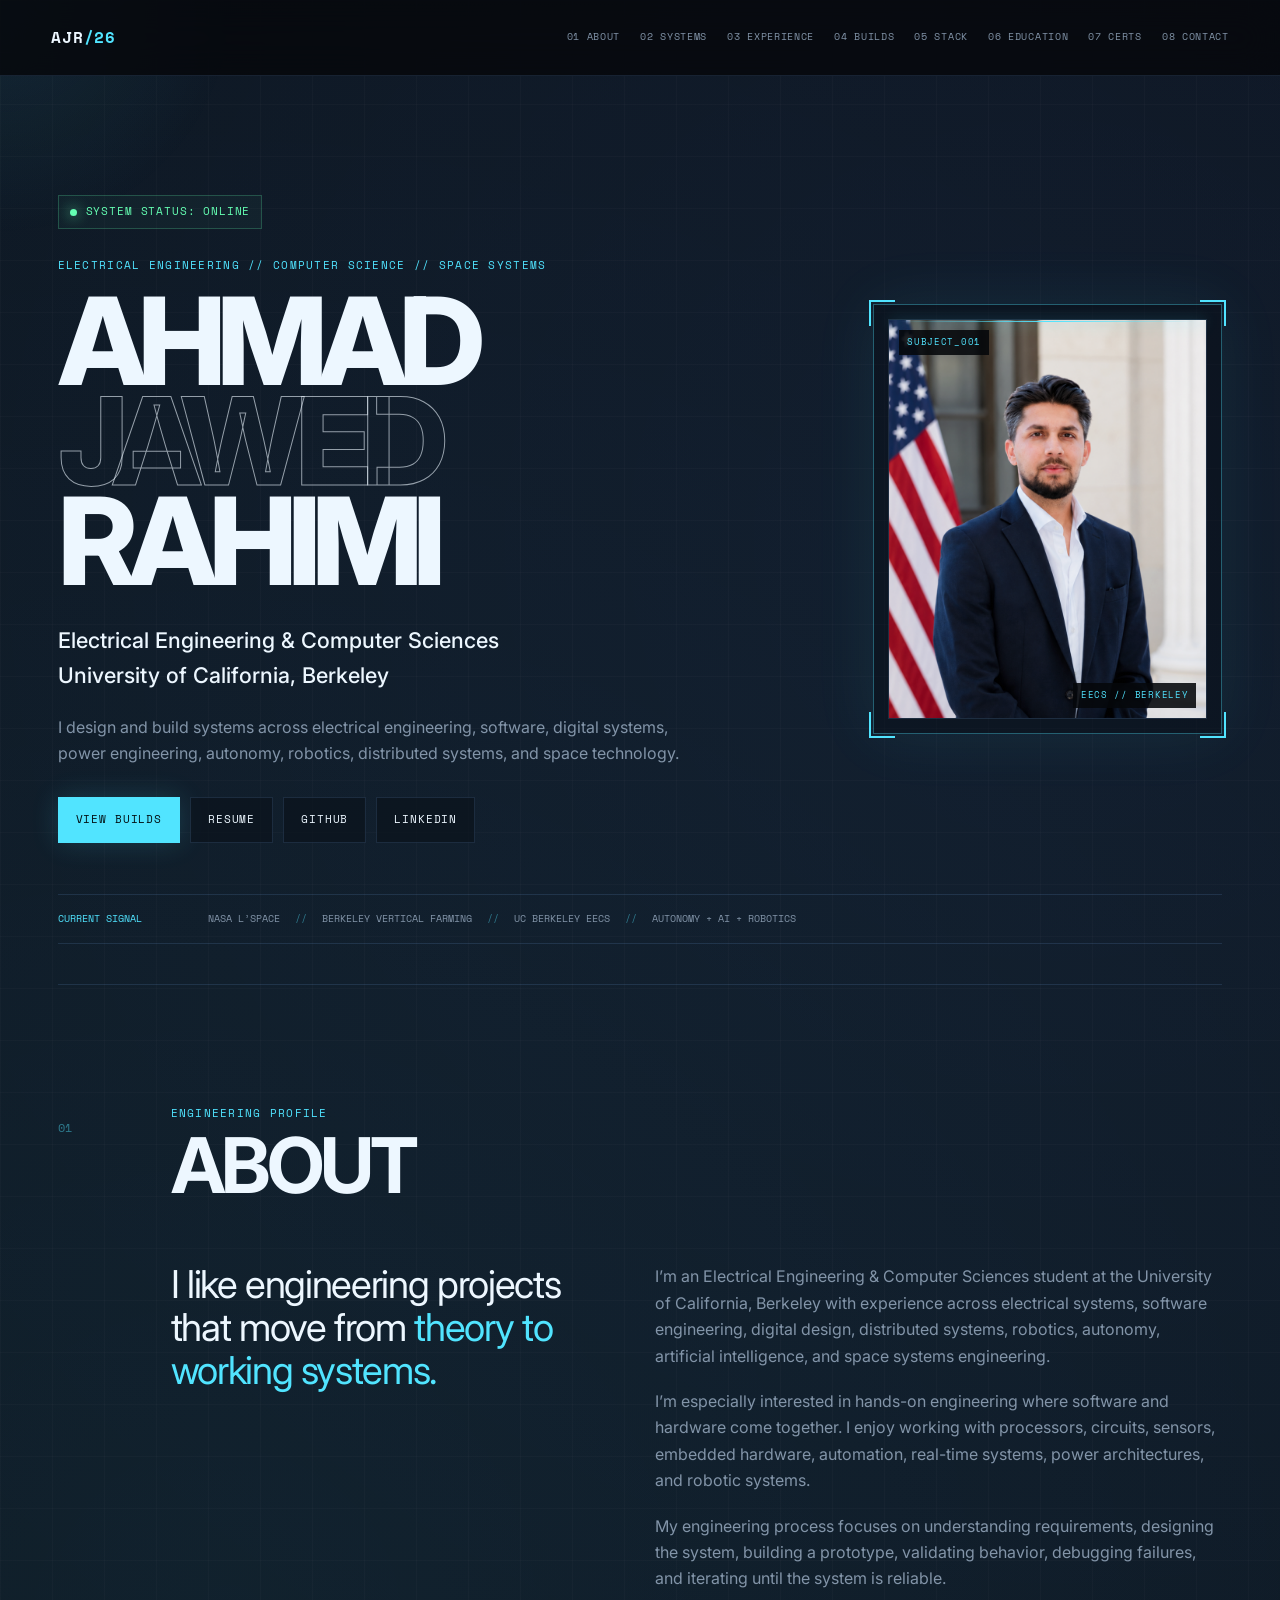
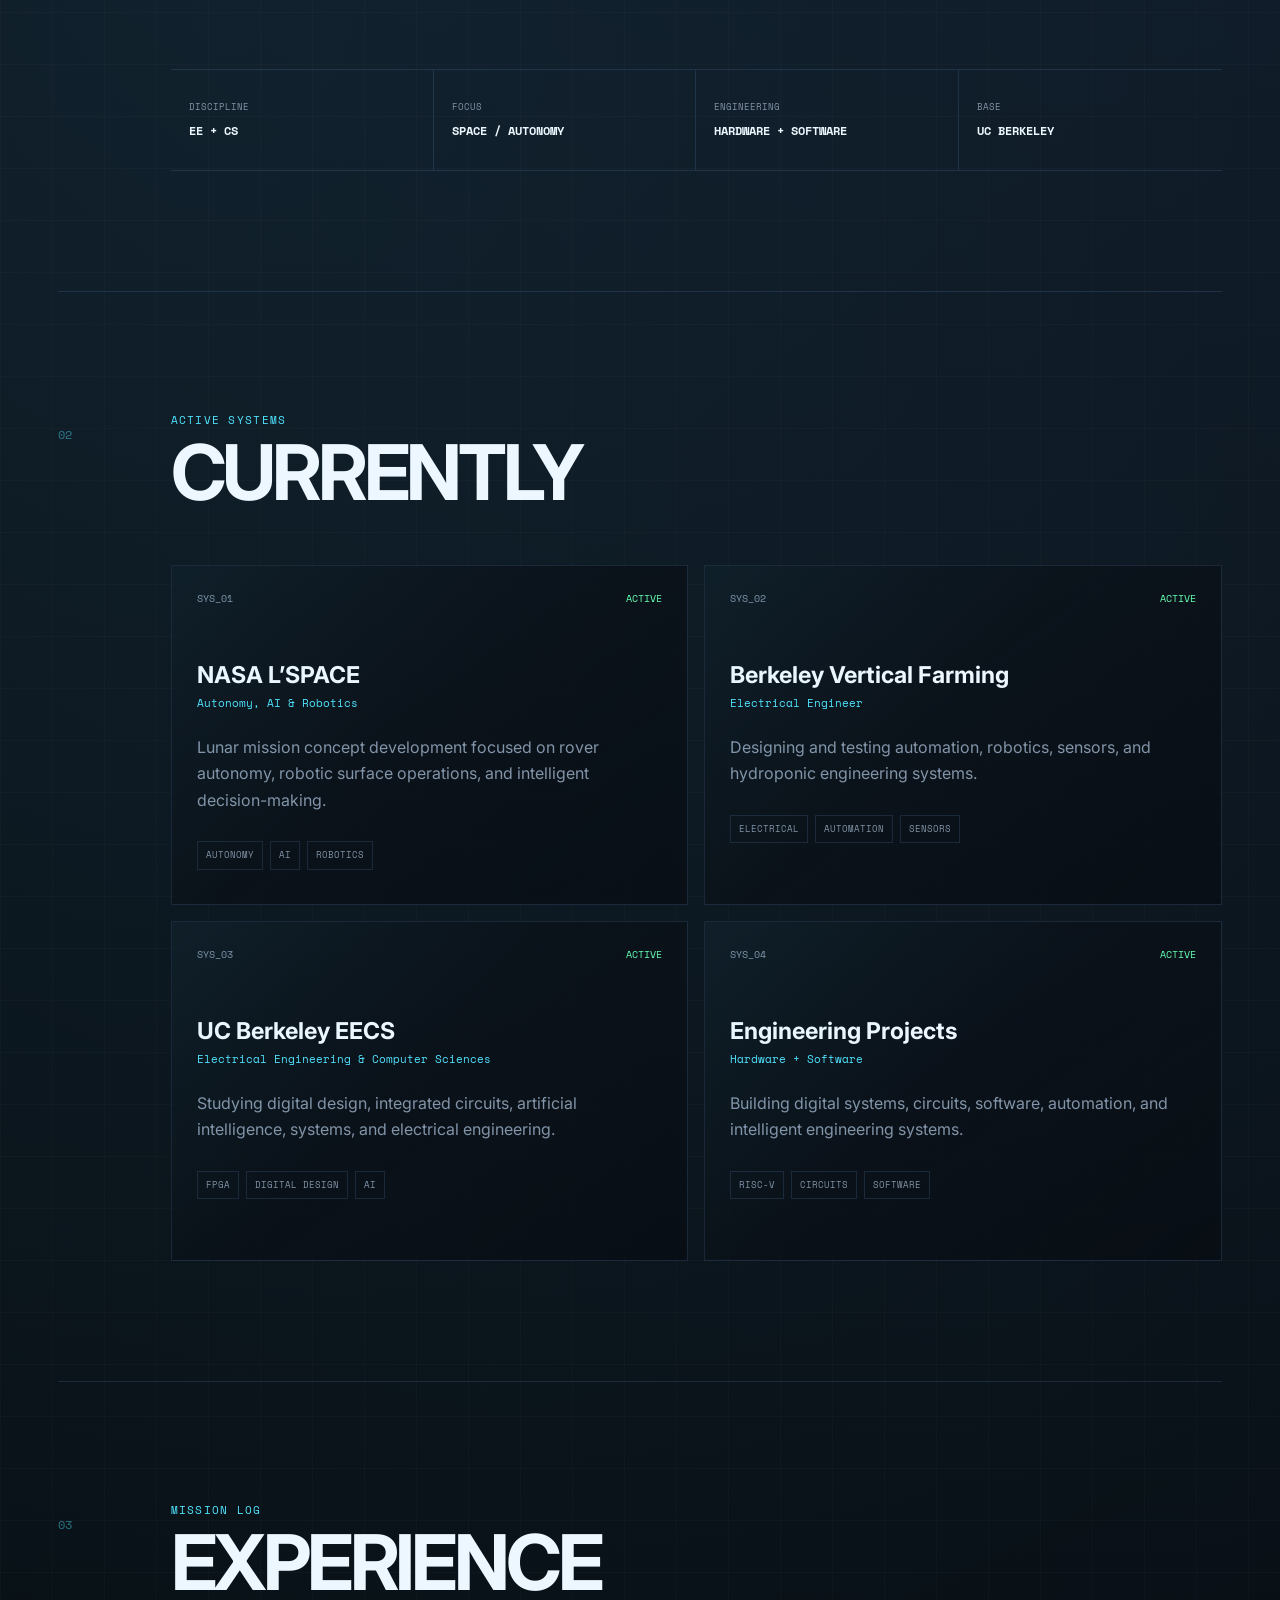
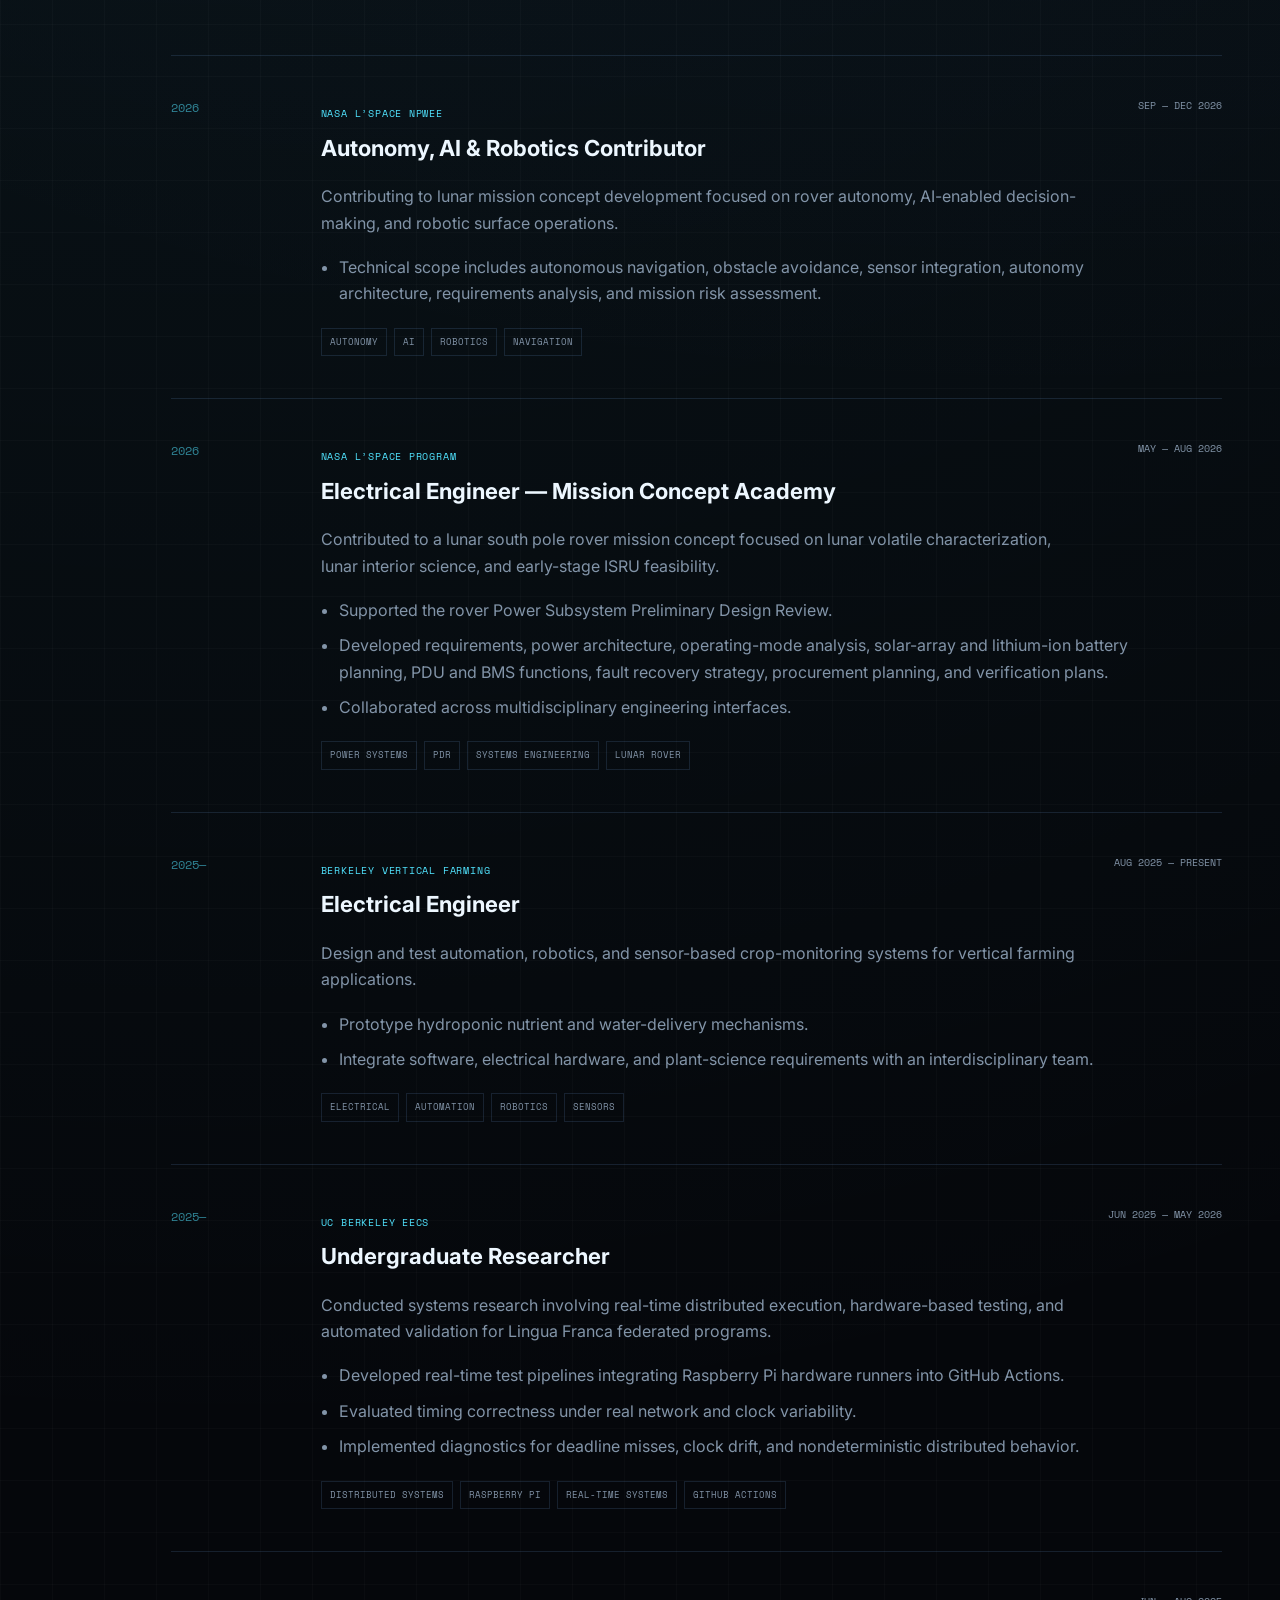
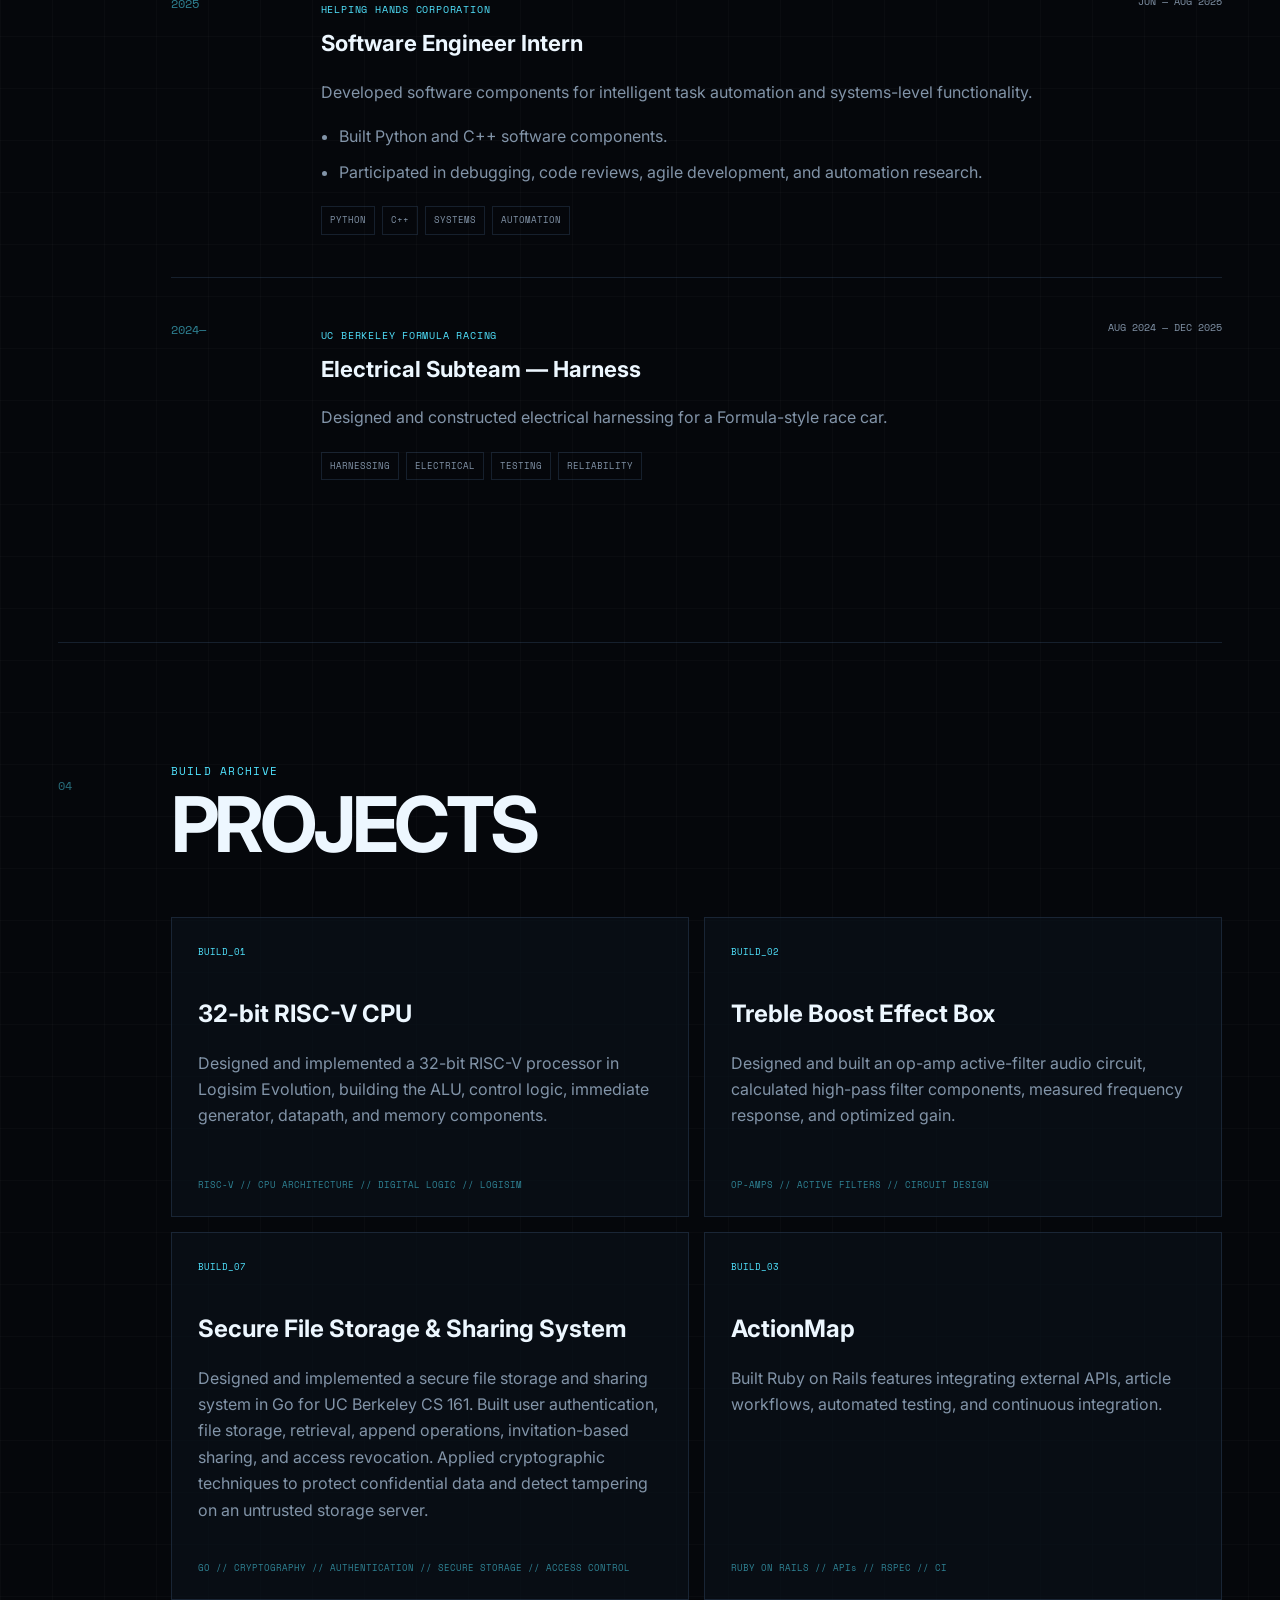
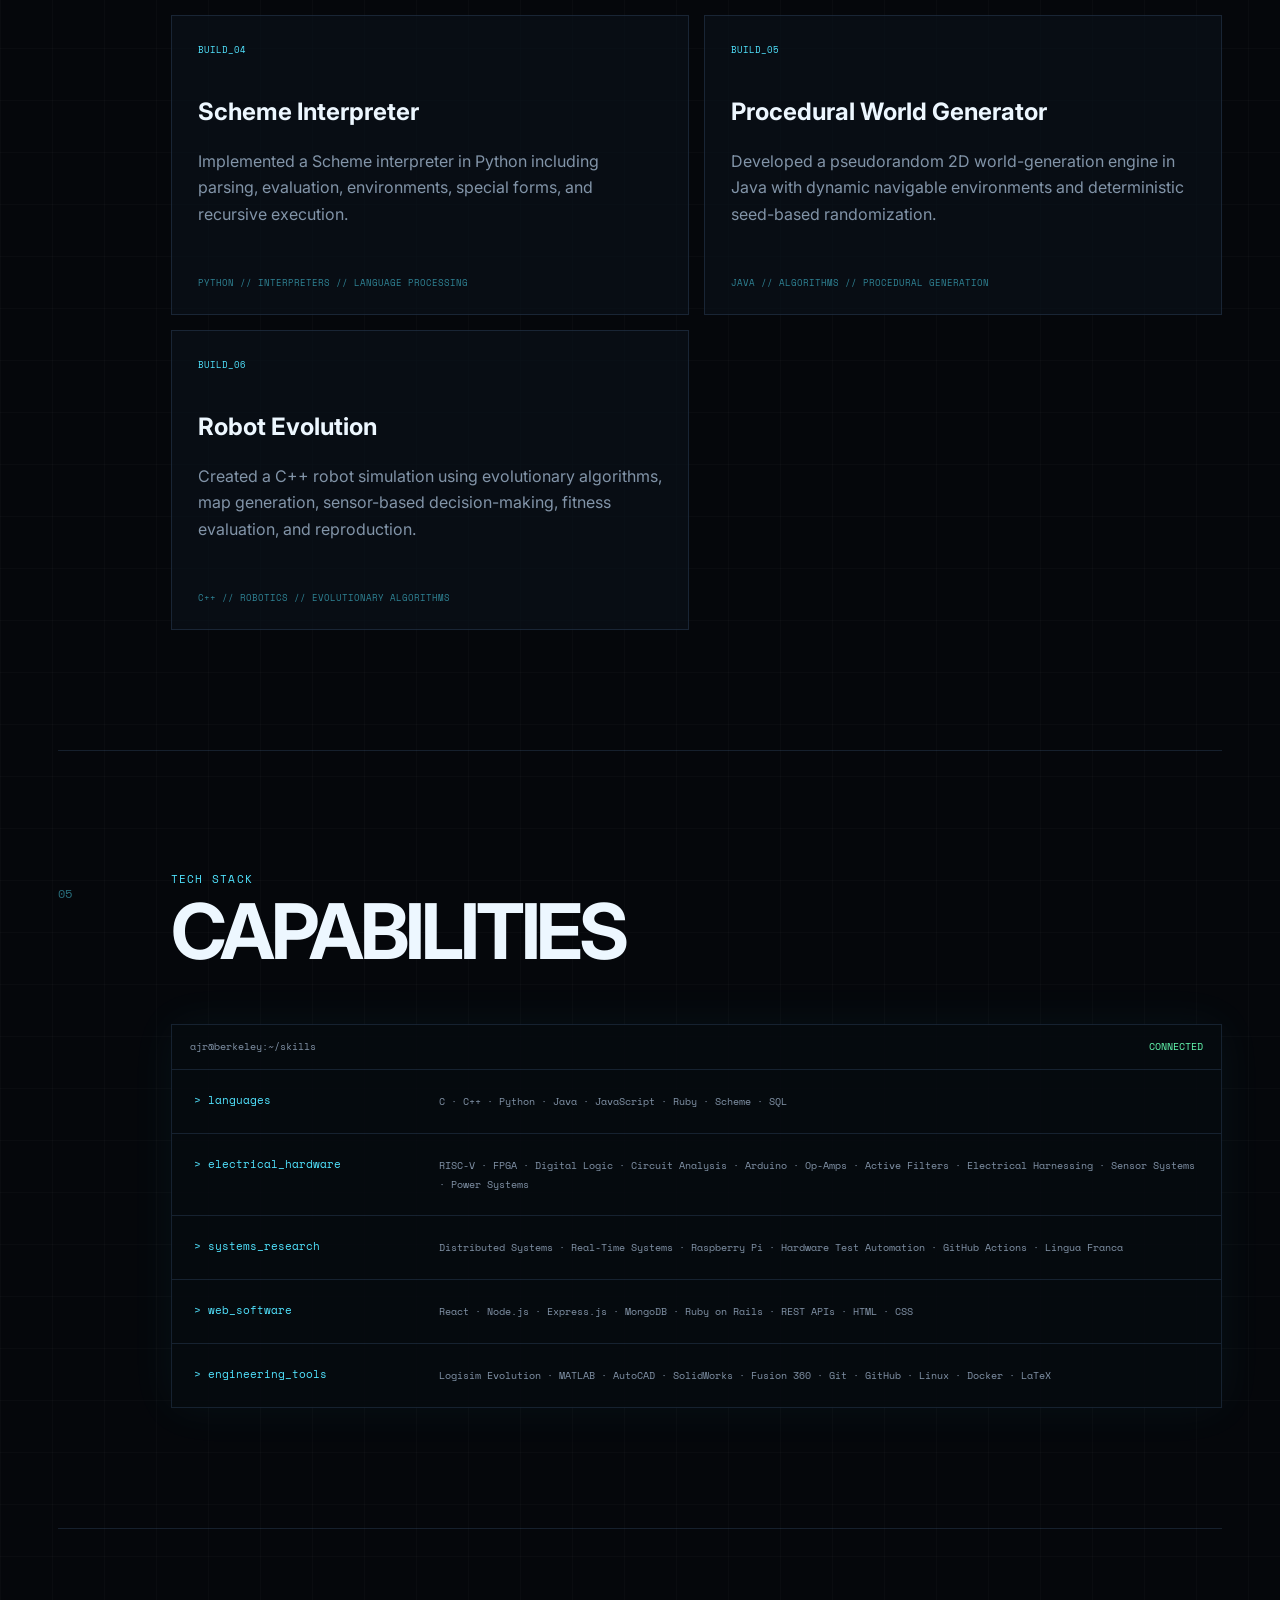
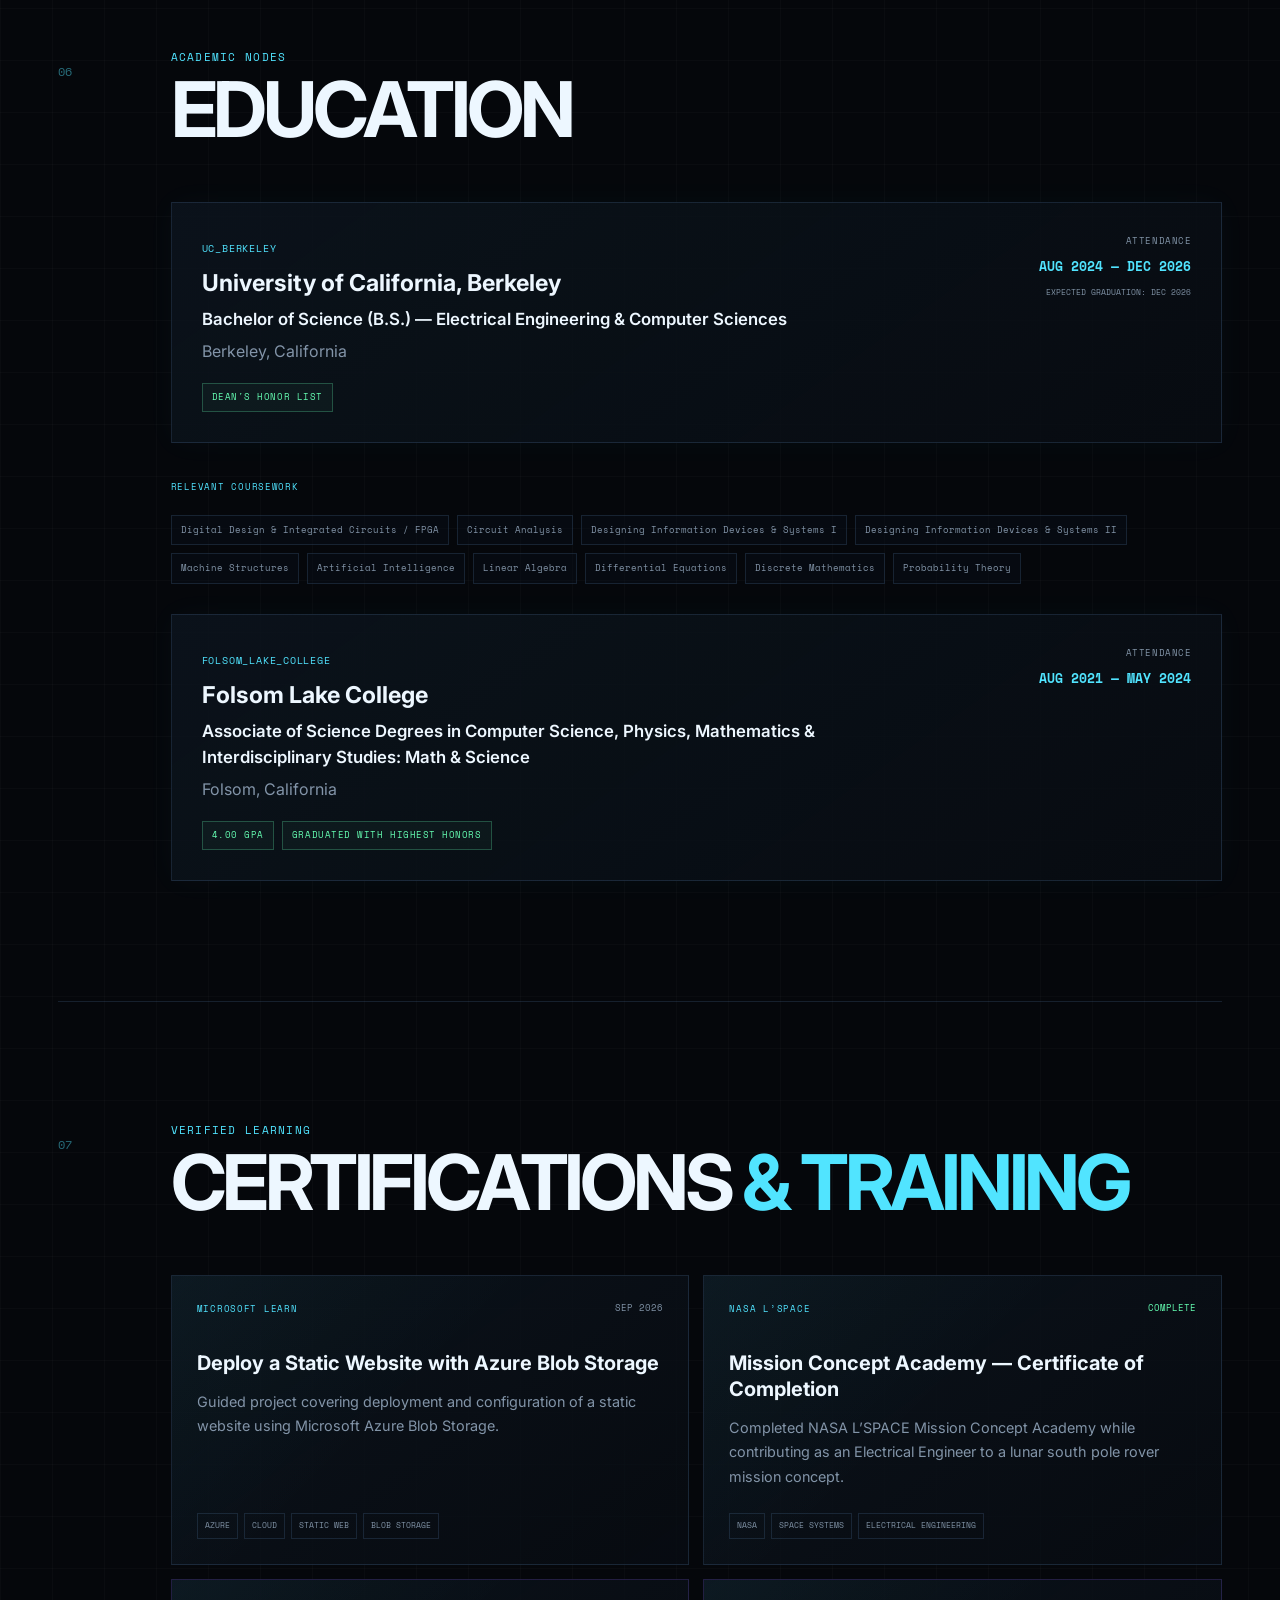
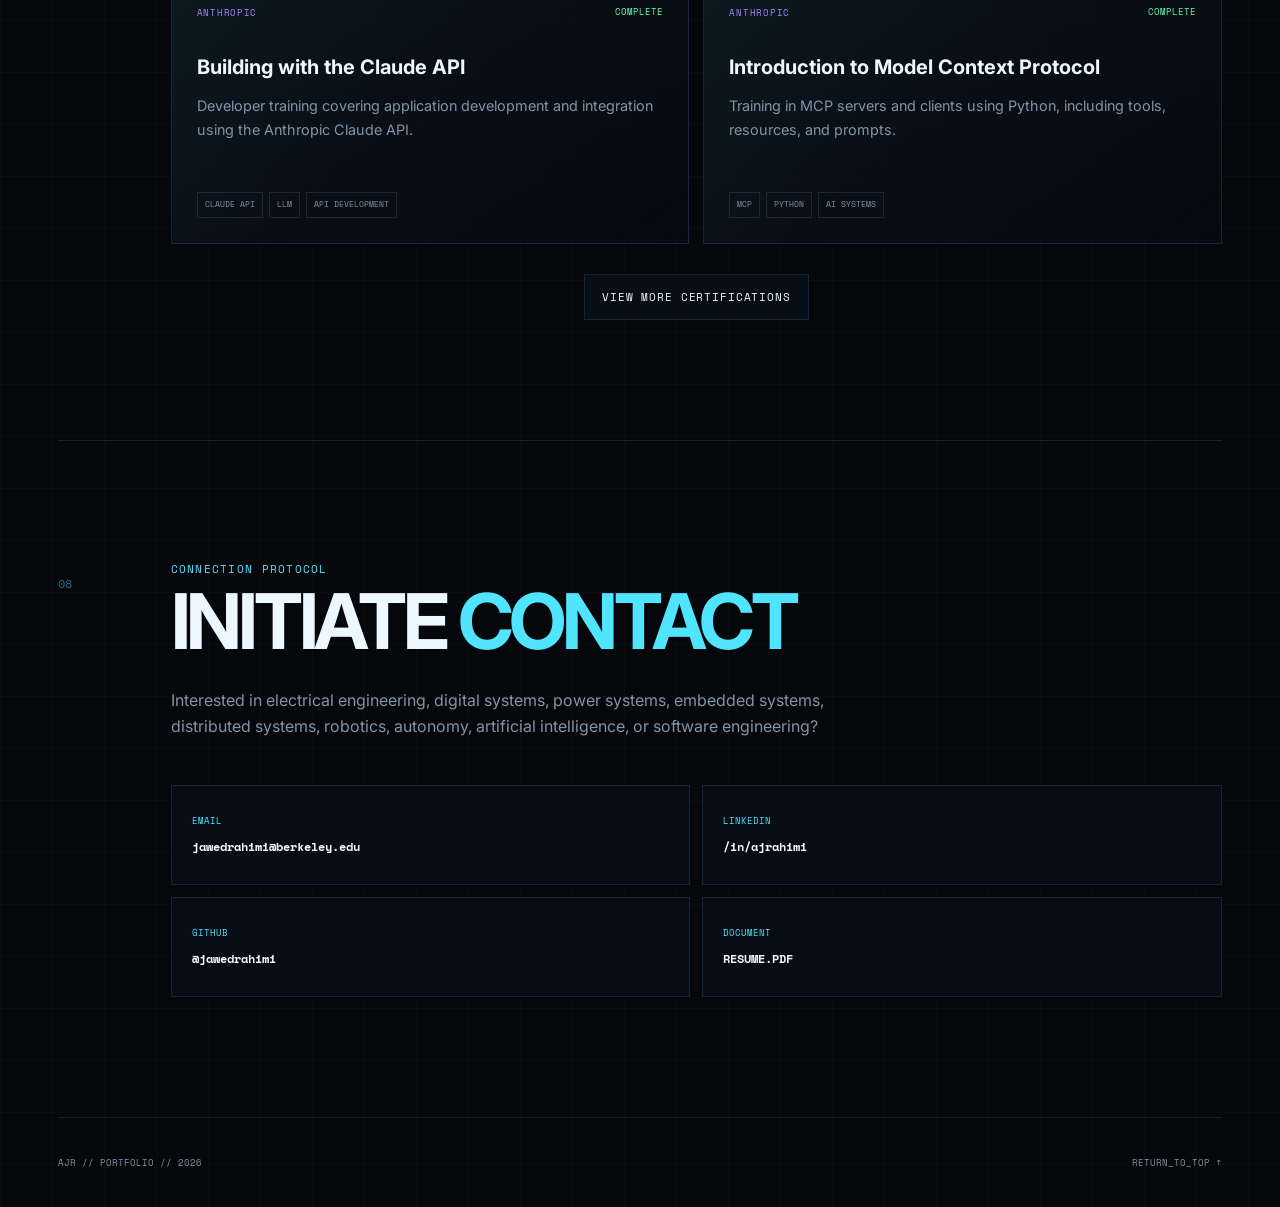
==== commit 8f8e21aa: "Add secure file storage project and certification toggle" ====
--- a/index.html
+++ b/index.html
@@ -865,7 +865,29 @@
 
           </article>
 
-
+          <article class="build-card">
+
+            <div class="build-id">
+              BUILD_07
+            </div>
+
+            <h3>
+              Secure File Storage &amp; Sharing System
+            </h3>
+
+            <p>
+              Designed and implemented a secure file storage and sharing system
+              in Go for UC Berkeley CS 161. Built user authentication, file storage,
+              retrieval, append operations, invitation-based sharing, and access
+              revocation. Applied cryptographic techniques to protect confidential
+              data and detect tampering on an untrusted storage server.
+            </p>
+
+            <div class="build-tech">
+              GO // CRYPTOGRAPHY // AUTHENTICATION // SECURE STORAGE // ACCESS CONTROL
+            </div>
+
+            </article>
           <article class="build-card">
 
             <div class="build-id">
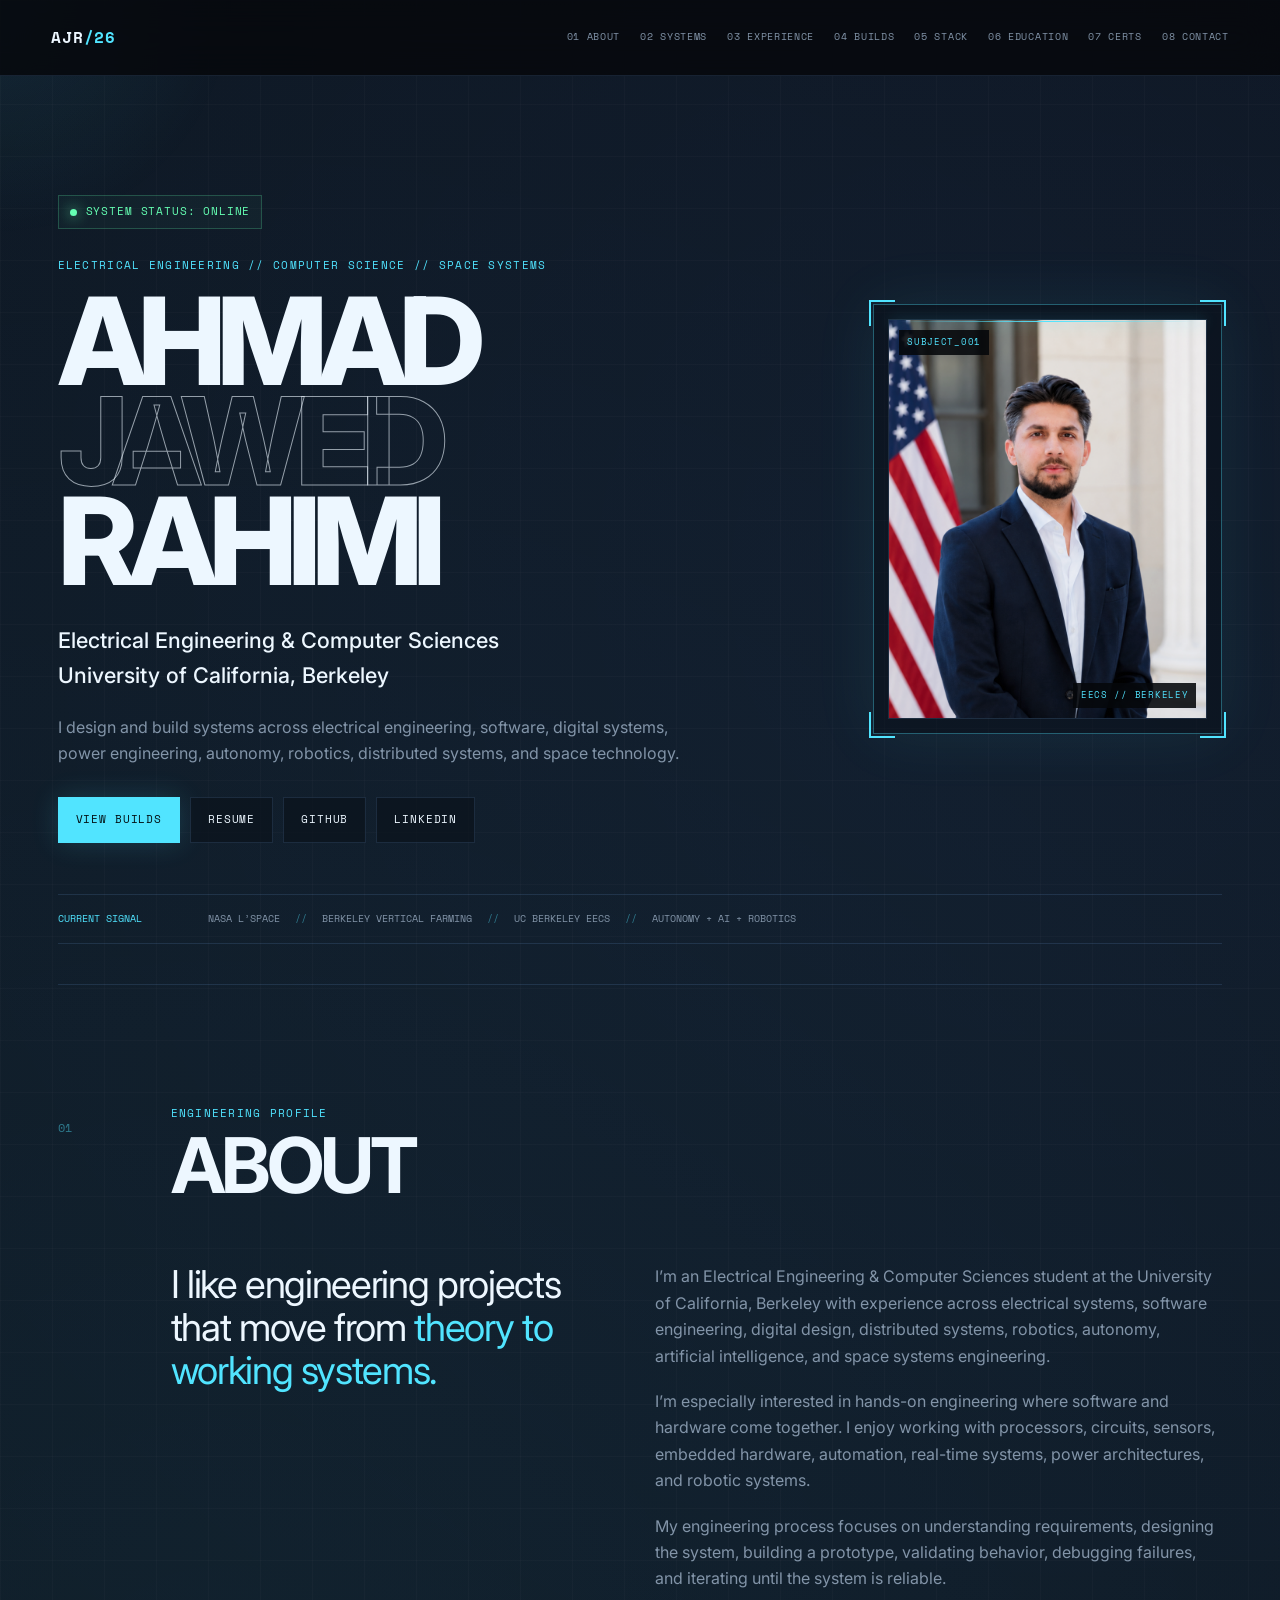
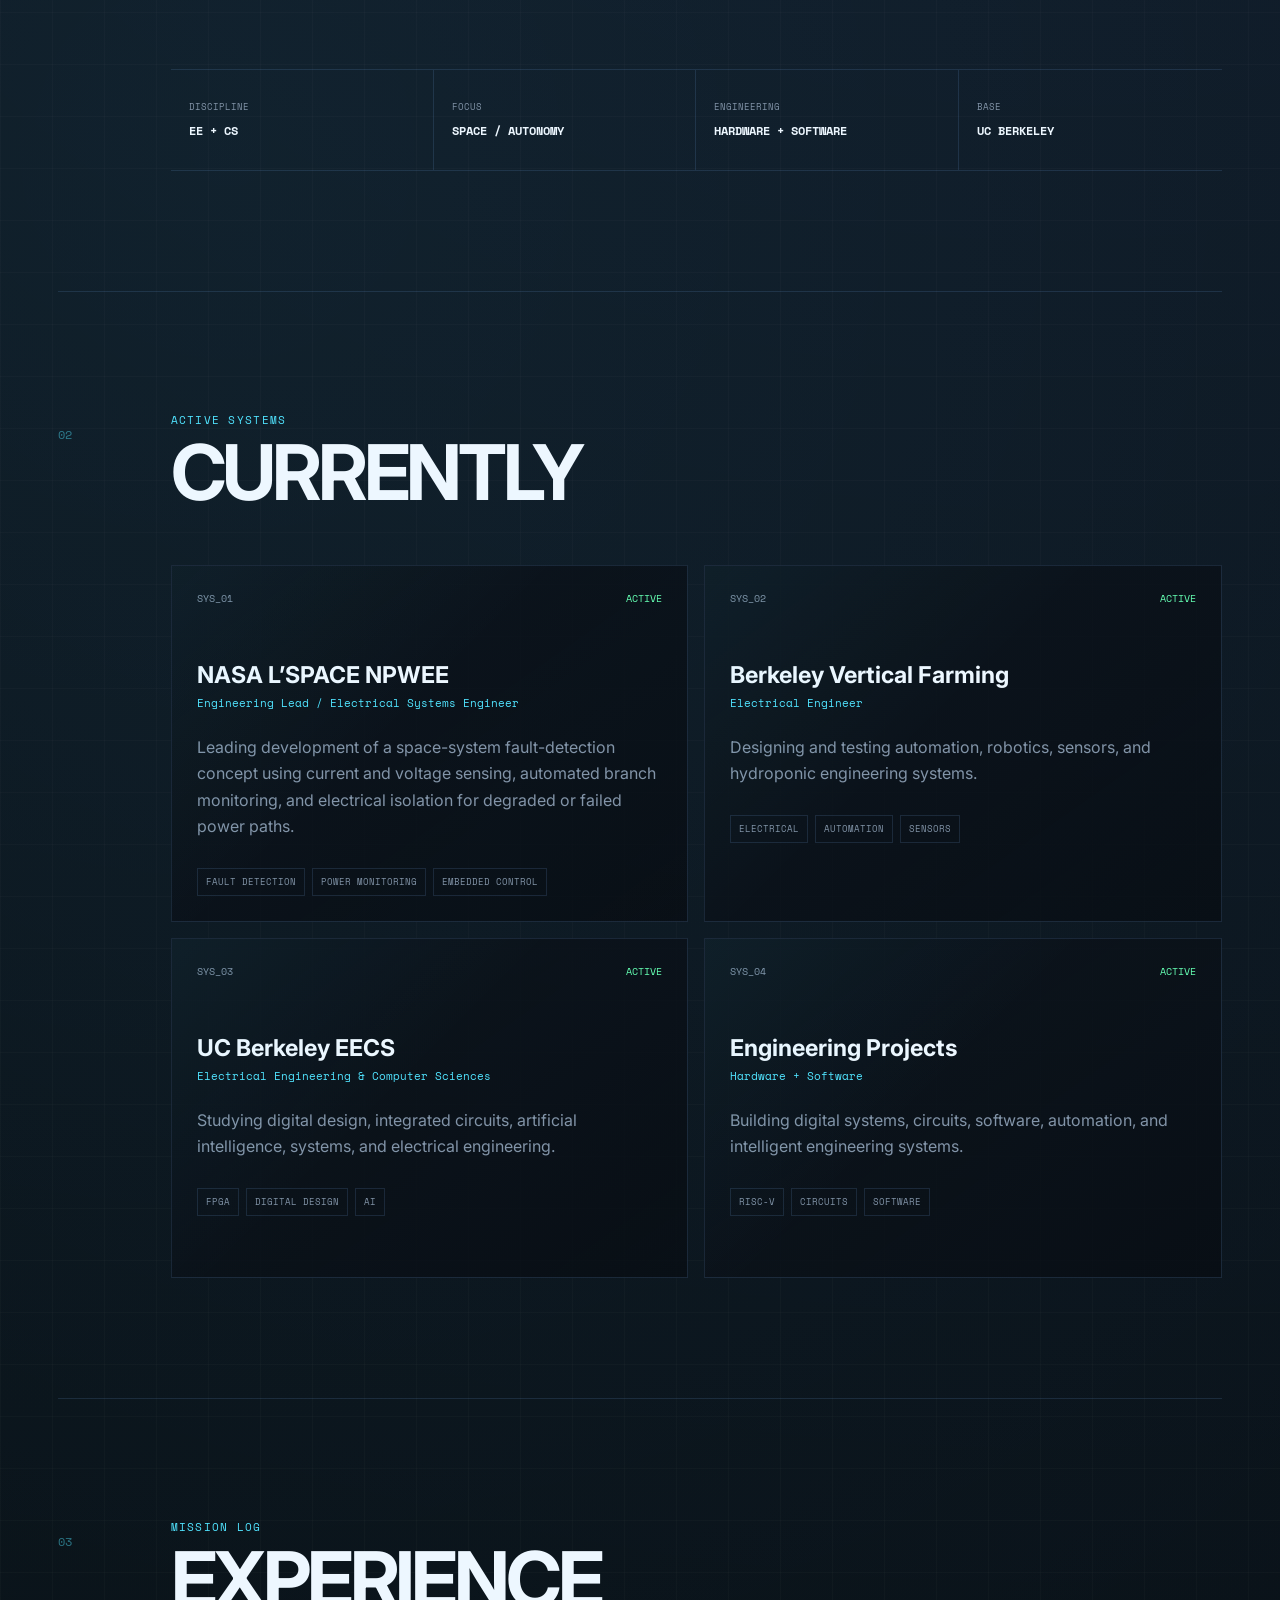
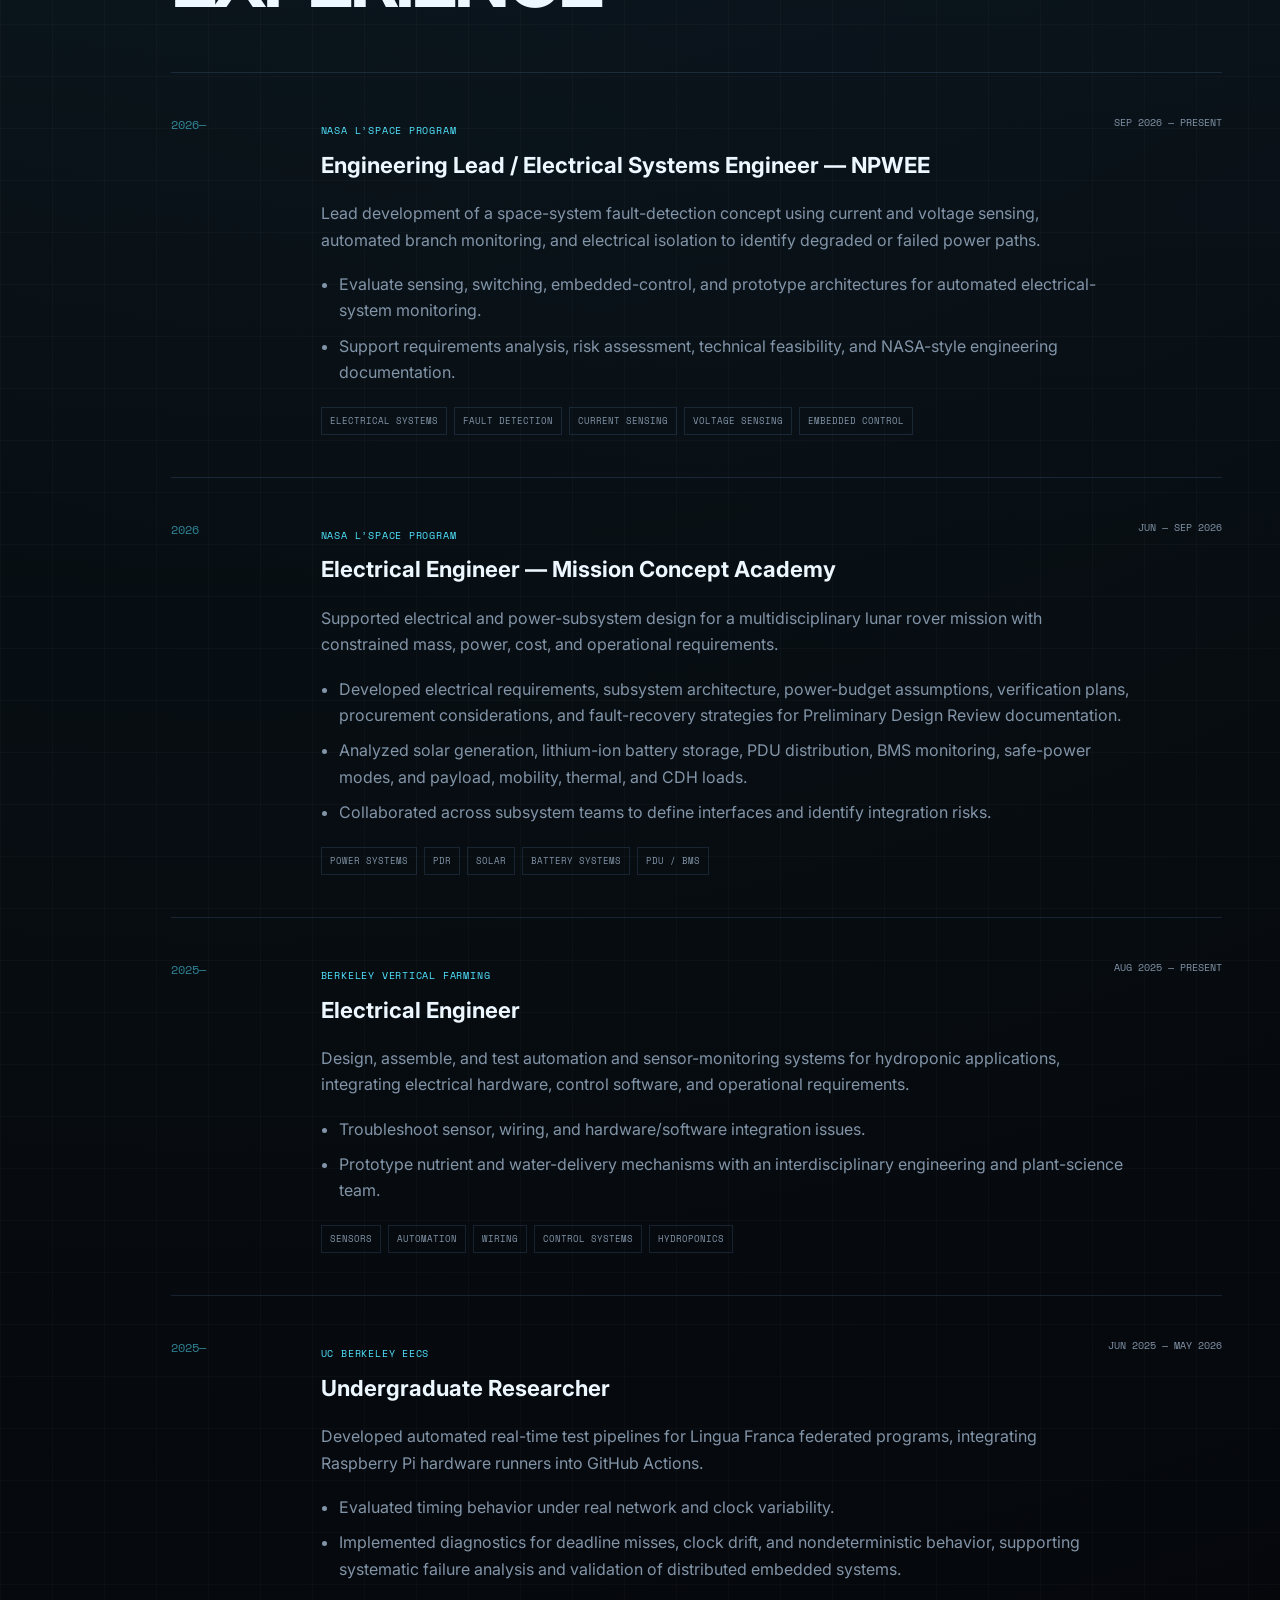
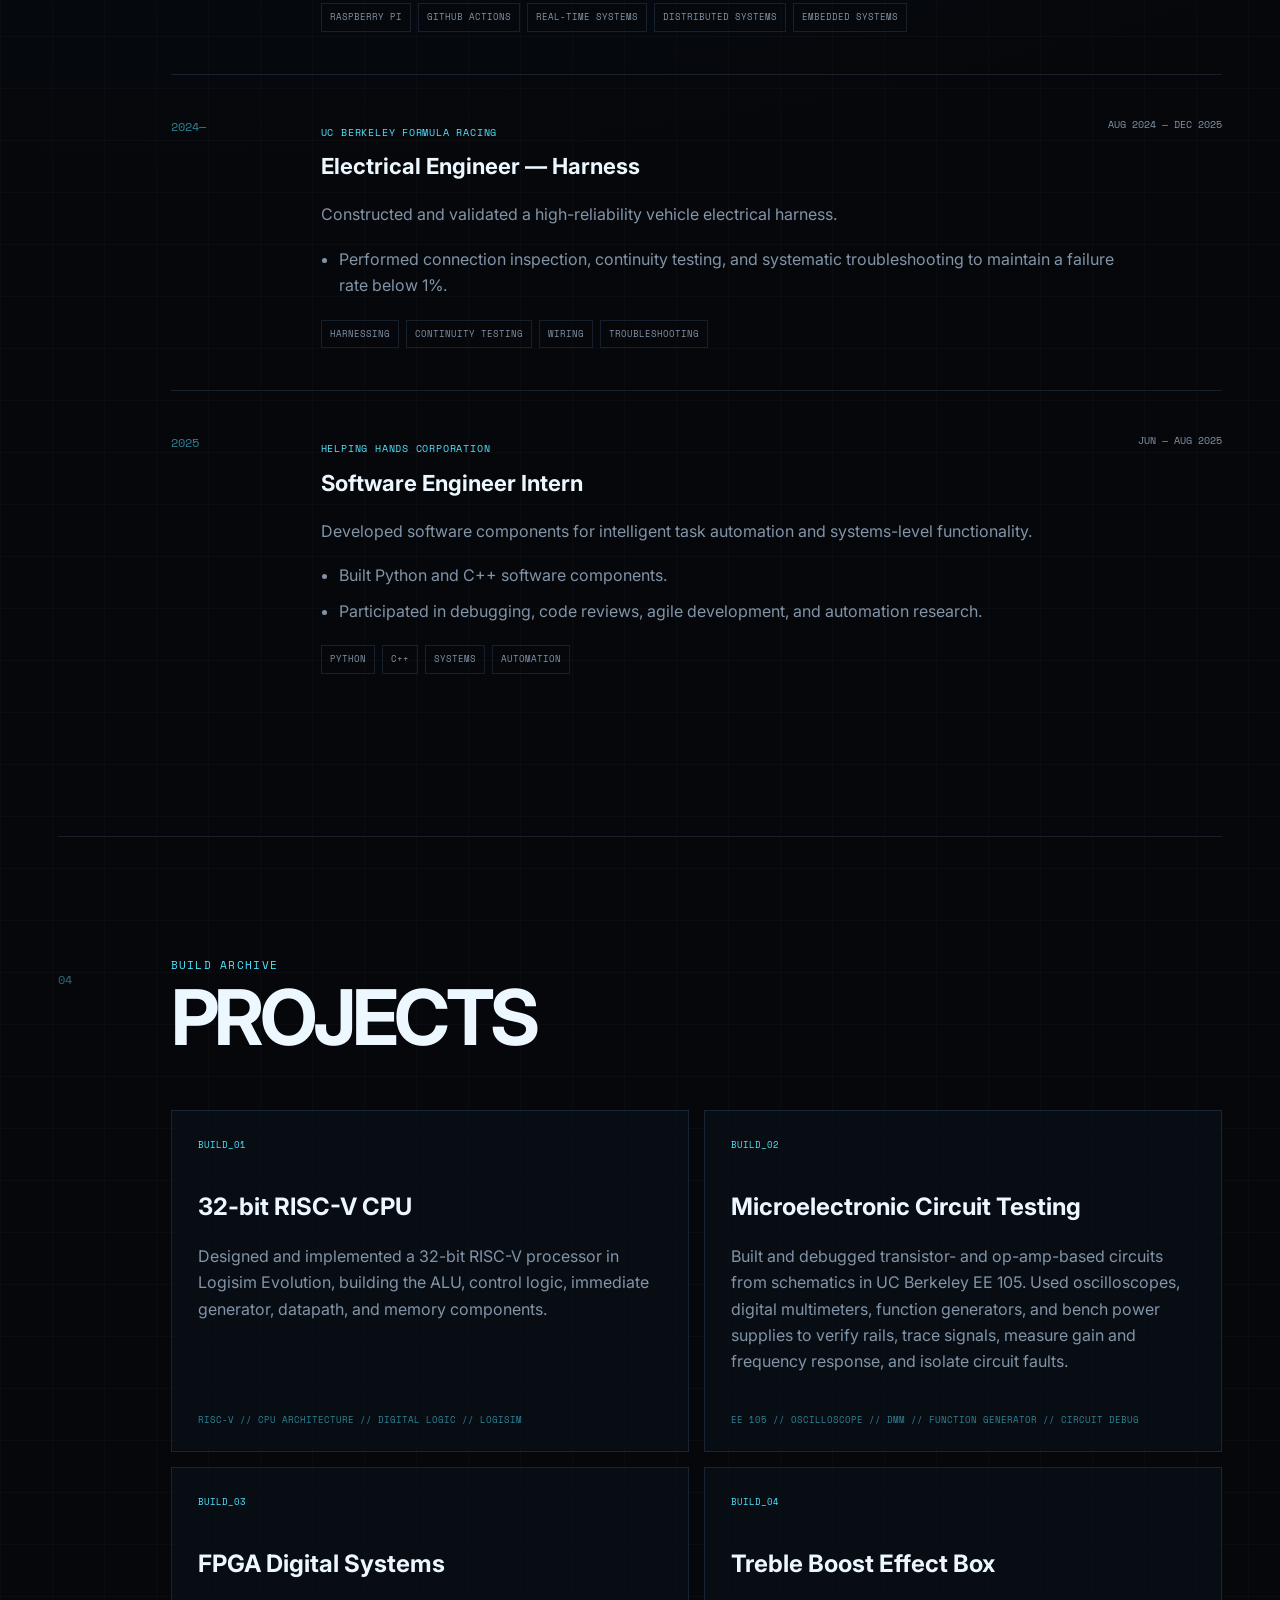
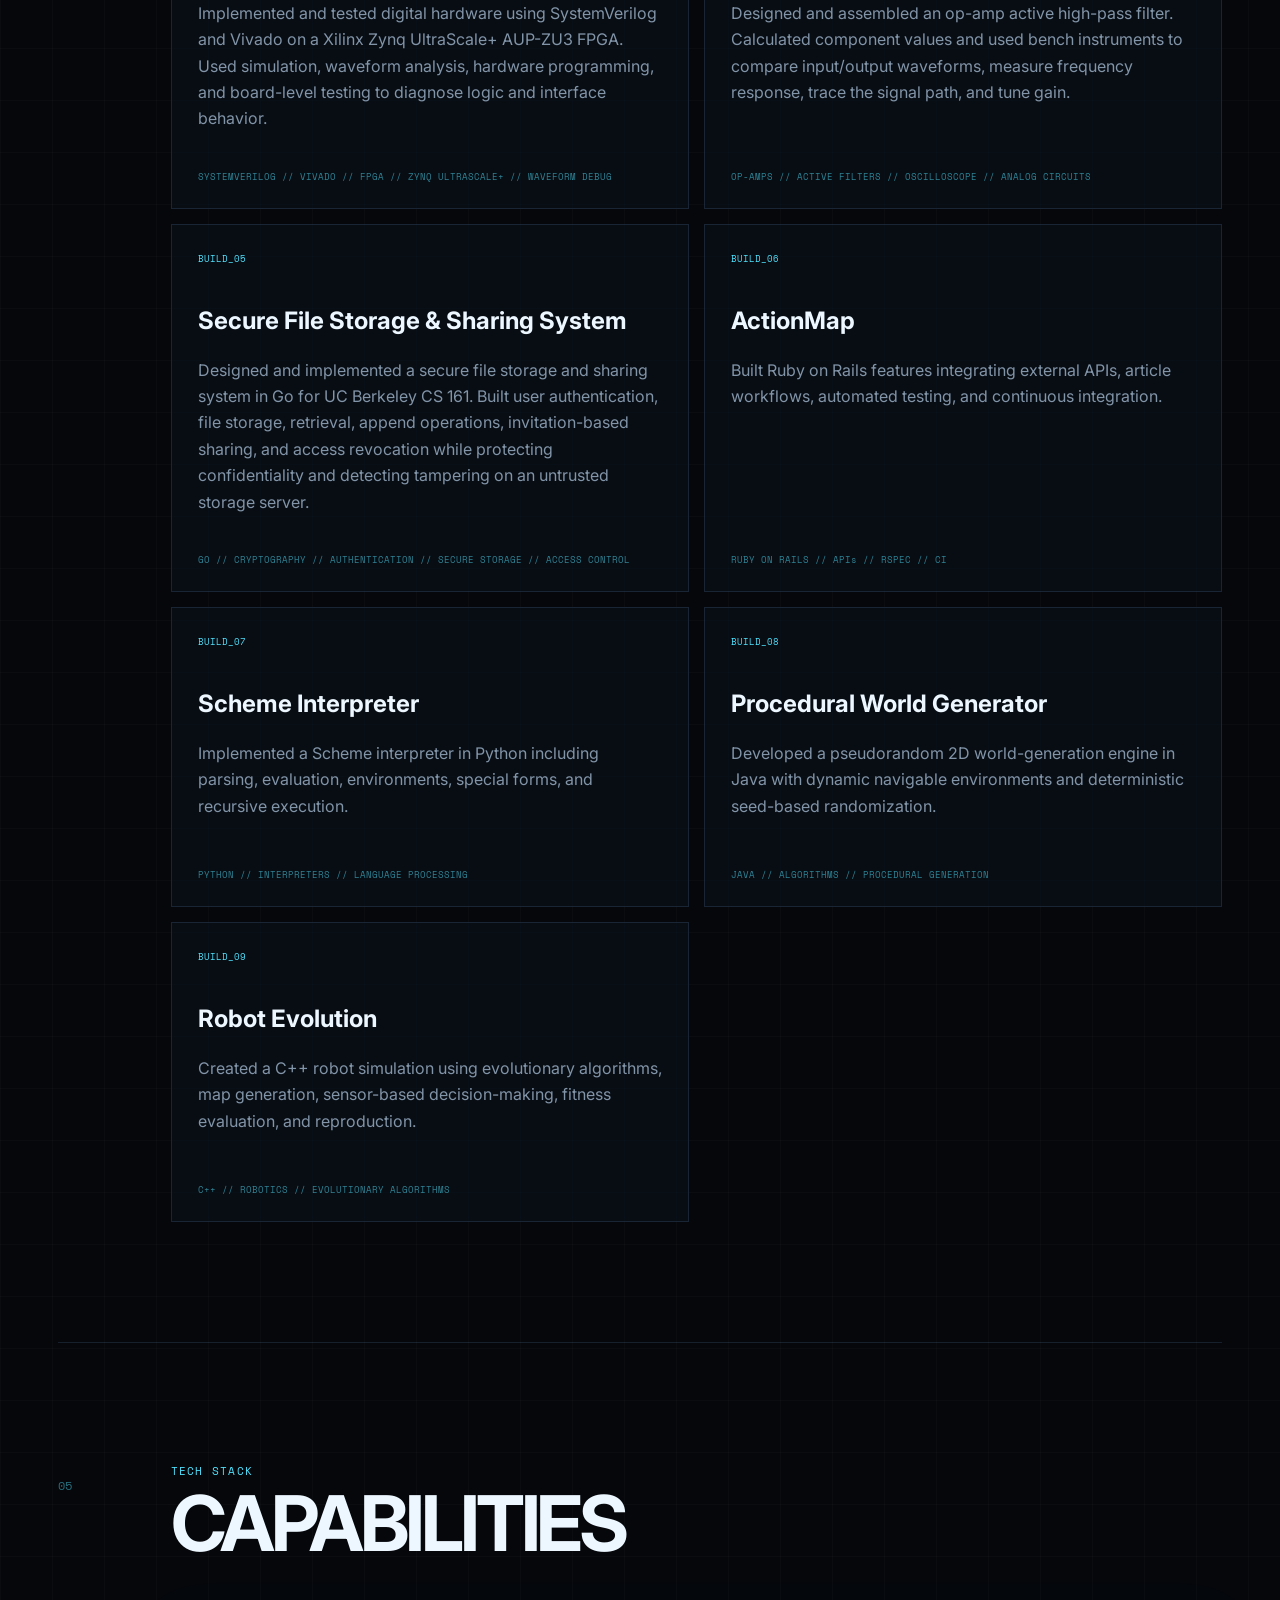
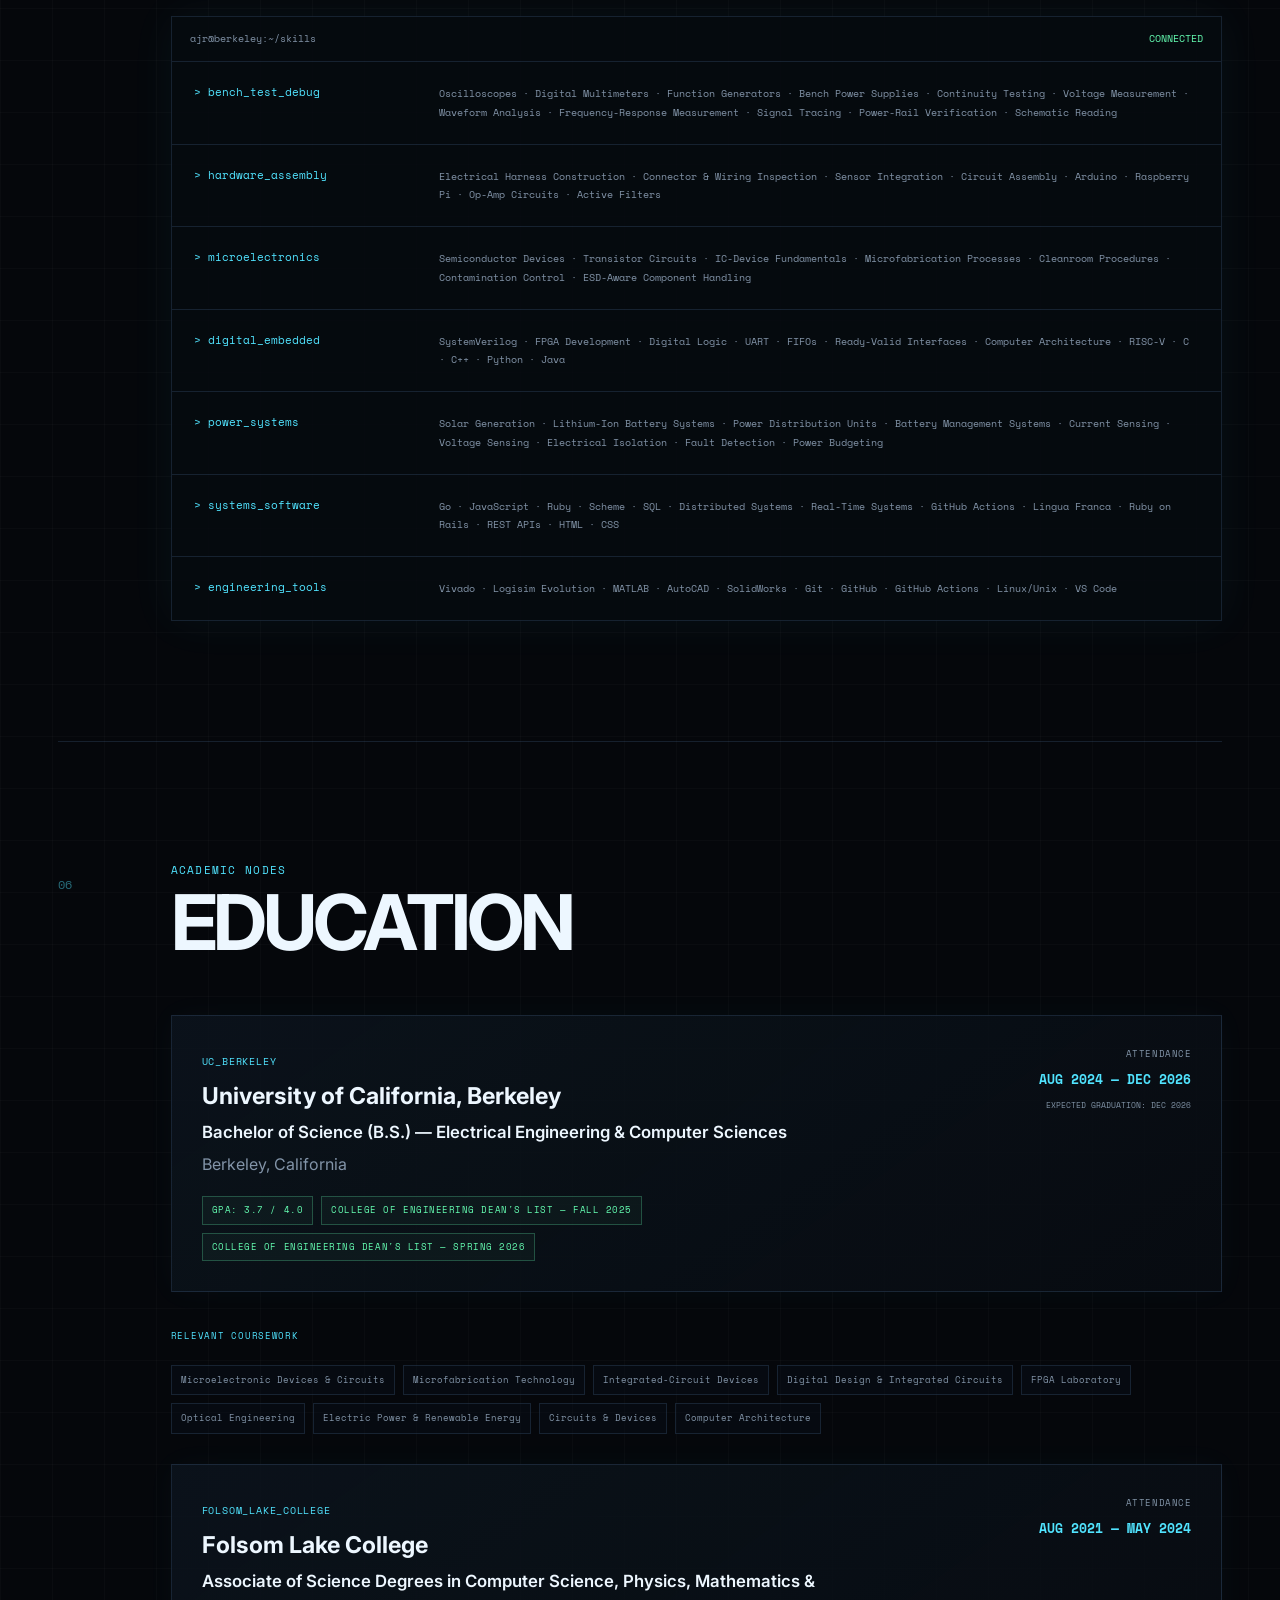
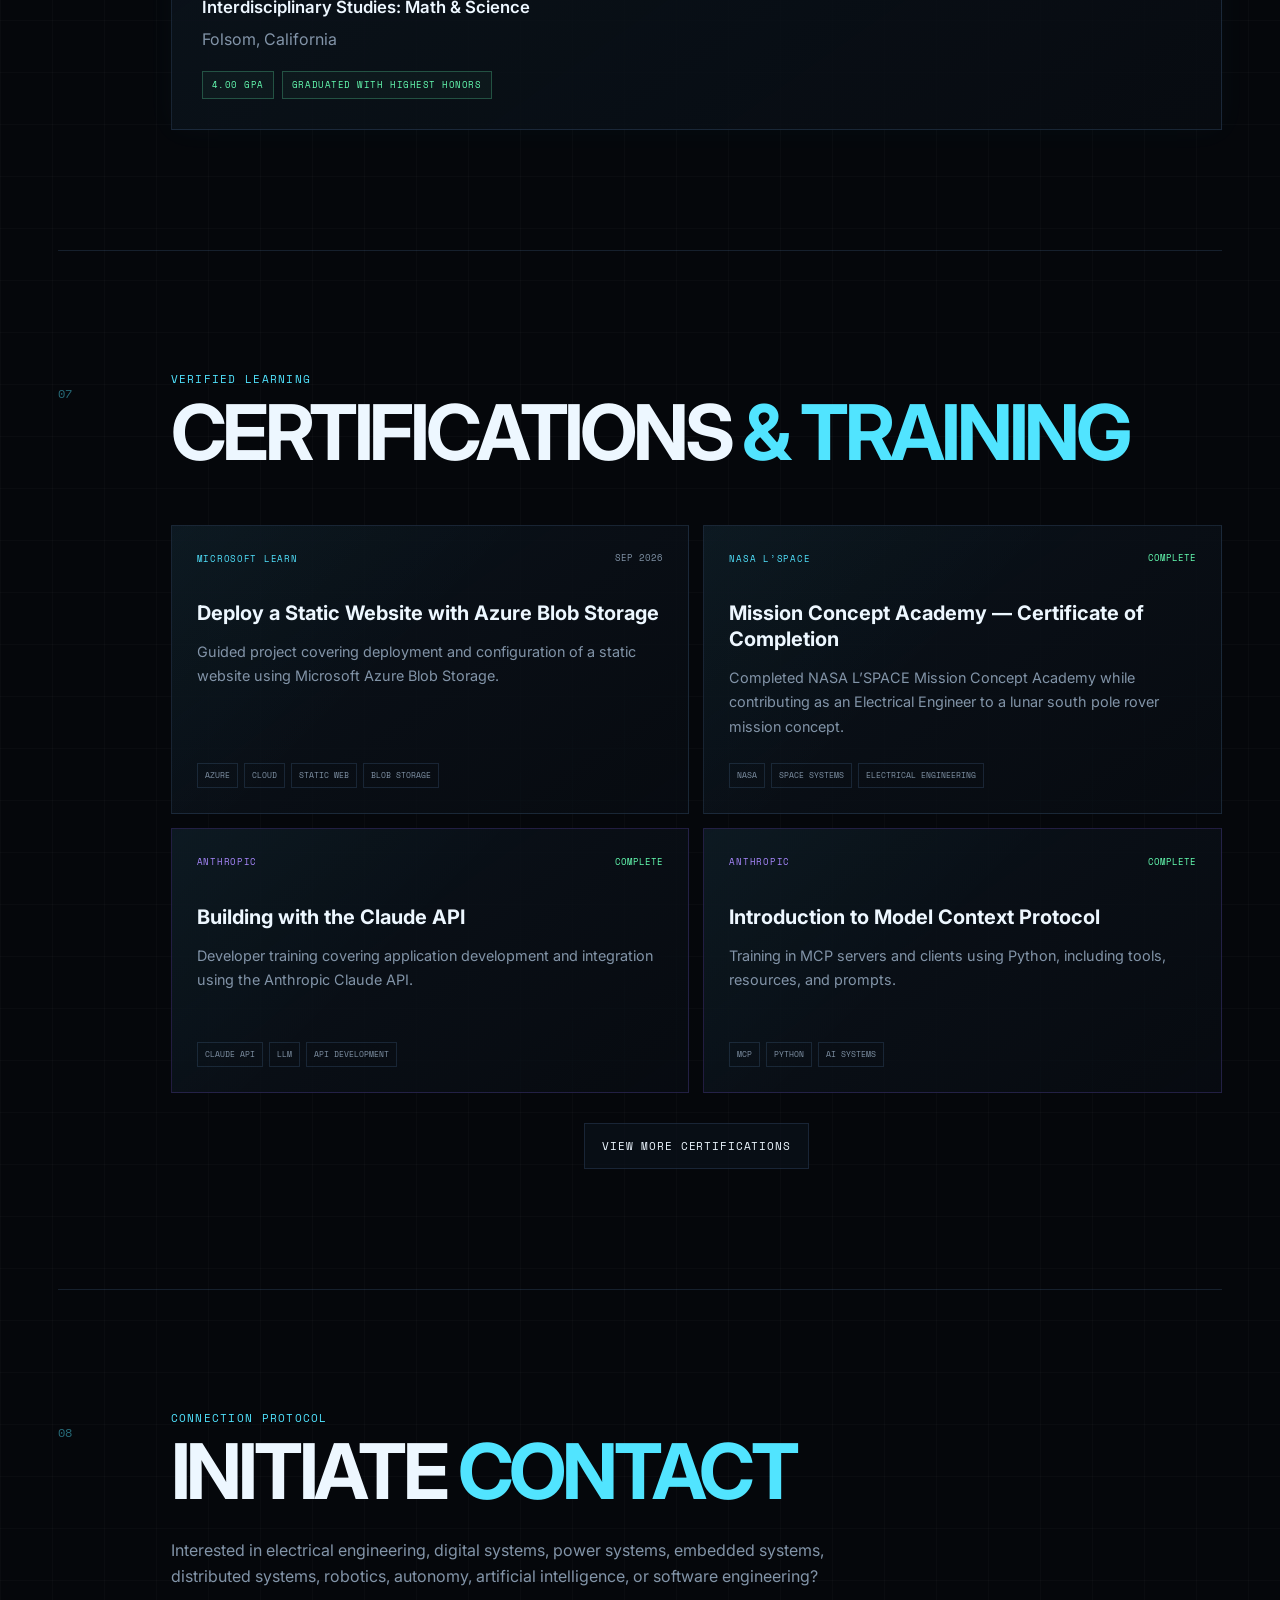
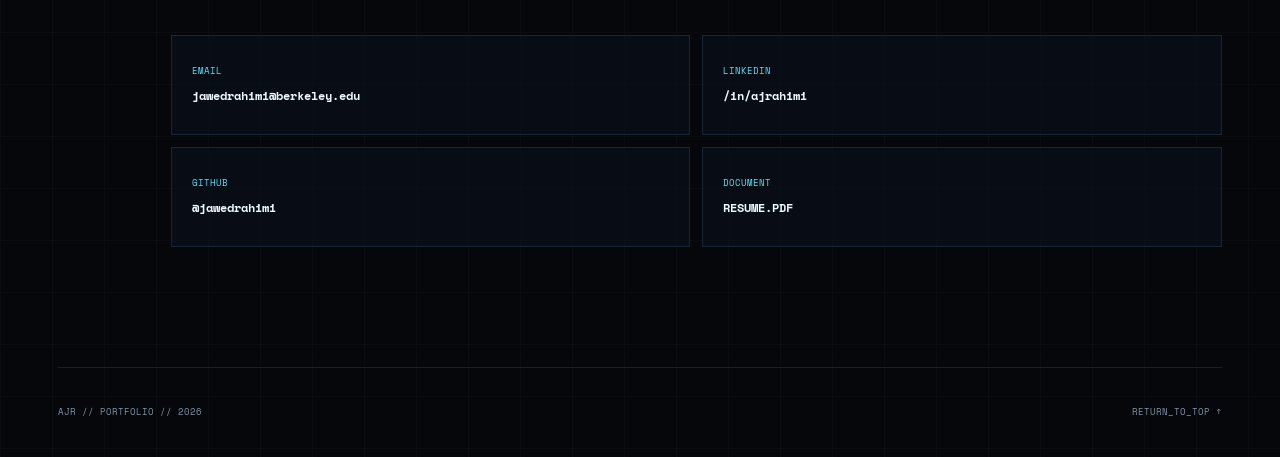
==== commit 2eb856d4: "Update engineering experience projects and technical skills" ====
--- a/index.html
+++ b/index.html
@@ -1,2148 +1,2253 @@
-<!DOCTYPE html>
-<html lang="en">
-
-<head>
-  <meta charset="UTF-8">
-  <meta http-equiv="X-UA-Compatible" content="IE=edge">
-  <meta name="viewport" content="width=device-width, initial-scale=1.0">
-
-  <link rel="preconnect" href="https://fonts.googleapis.com">
-  <link rel="preconnect" href="https://fonts.gstatic.com" crossorigin>
-
-  <link
-    href="https://fonts.googleapis.com/css2?family=Inter:wght@300;400;500;600;700;800&family=Space+Mono:wght@400;700&display=swap"
-    rel="stylesheet"
-  >
-
-  <link rel="stylesheet" href="styles.css">
-
-  <title>Ahmad Jawed Rahimi | EECS Portfolio</title>
-</head>
-
-
-<body>
-
-  <div class="noise"></div>
-  <div class="cursor-glow"></div>
-
-
-  <!-- ==========================================
-       NAVIGATION
-  ========================================== -->
-
-  <header class="navbar">
-
-    <a href="#home" class="logo">
-      AJR<span>/26</span>
-    </a>
-
-    <nav class="nav-links">
-      <a href="#about">01 ABOUT</a>
-      <a href="#systems">02 SYSTEMS</a>
-      <a href="#experience">03 EXPERIENCE</a>
-      <a href="#projects">04 BUILDS</a>
-      <a href="#skills">05 STACK</a>
-      <a href="#education">06 EDUCATION</a>
-      <a href="#certifications">07 CERTS</a>
-      <a href="#contact">08 CONTACT</a>
-    </nav>
-
-  </header>
-
-
-  <main>
-
-
-    <!-- ==========================================
-         HERO
-    ========================================== -->
-
-    <section class="hero" id="home">
-
-      <div class="hero-grid">
-
-        <div class="hero-copy">
-
-          <div class="system-status">
-            <span class="status-dot"></span>
-            SYSTEM STATUS: ONLINE
-          </div>
-
-          <p class="hero-kicker">
-            ELECTRICAL ENGINEERING // COMPUTER SCIENCE // SPACE SYSTEMS
-          </p>
-
-          <h1>
-            AHMAD
-            <span>JAWED</span>
-            RAHIMI
-          </h1>
-
-          <p class="hero-role">
-            Electrical Engineering &amp; Computer Sciences
-            <br>
-            University of California, Berkeley
-          </p>
-
-          <p class="hero-description">
-            I design and build systems across electrical engineering,
-            software, digital systems, power engineering, autonomy,
-            robotics, distributed systems, and space technology.
-          </p>
-
-          <div class="hero-actions">
-
-            <a href="#projects" class="future-btn primary">
-              VIEW BUILDS
-            </a>
-
-            <a
-              href="assets/Ahmad_Jawed_Rahimi_CV.pdf"
-              class="future-btn"
-              target="_blank"
-              rel="noopener noreferrer"
-            >
-              RESUME
-            </a>
-
-            <a
-              href="https://github.com/jawedrahimi"
-              class="future-btn"
-              target="_blank"
-              rel="noopener noreferrer"
-            >
-              GITHUB
-            </a>
-
-            <a
-              href="https://www.linkedin.com/in/ajrahimi"
-              class="future-btn"
-              target="_blank"
-              rel="noopener noreferrer"
-            >
-              LINKEDIN
-            </a>
-
-          </div>
-
-        </div>
-
-
-        <div class="hero-visual">
-
-          <div class="hud-corner hud-top-left"></div>
-          <div class="hud-corner hud-top-right"></div>
-          <div class="hud-corner hud-bottom-left"></div>
-          <div class="hud-corner hud-bottom-right"></div>
-
-          <div class="image-scanner"></div>
-
-          <img
-            src="assets/ahmad.png"
-            alt="Ahmad Jawed Rahimi"
-            class="hero-image"
-          >
-
-          <div class="image-label top-label">
-            SUBJECT_001
-          </div>
-
-          <div class="image-label bottom-label">
-            EECS // BERKELEY
-          </div>
-
-        </div>
-
-      </div>
-
-
-      <div class="signal-strip">
-
-        <span>CURRENT SIGNAL</span>
-
-        <div class="signal-content">
-          NASA L’SPACE
-          <span>//</span>
-          BERKELEY VERTICAL FARMING
-          <span>//</span>
-          UC BERKELEY EECS
-          <span>//</span>
-          AUTONOMY + AI + ROBOTICS
-        </div>
-
-      </div>
-
-    </section>
-
-
-    <!-- ==========================================
-         ABOUT
-    ========================================== -->
-
-    <section class="section" id="about">
-
-      <div class="section-index">
-        01
-      </div>
-
-      <div class="section-content">
-
-        <p class="section-kicker">
-          ENGINEERING PROFILE
-        </p>
-
-        <h2>
-          ABOUT
-        </h2>
-
-        <div class="about-layout">
-
-          <div class="about-lead">
-            I like engineering projects that move from
-            <span>theory to working systems.</span>
-          </div>
-
-          <div class="about-copy">
-
-            <p>
-              I’m an Electrical Engineering &amp; Computer Sciences student
-              at the University of California, Berkeley with experience across
-              electrical systems, software engineering, digital design,
-              distributed systems, robotics, autonomy, artificial intelligence,
-              and space systems engineering.
-            </p>
-
-            <p>
-              I’m especially interested in hands-on engineering where
-              software and hardware come together. I enjoy working with
-              processors, circuits, sensors, embedded hardware, automation,
-              real-time systems, power architectures, and robotic systems.
-            </p>
-
-            <p>
-              My engineering process focuses on understanding requirements,
-              designing the system, building a prototype, validating behavior,
-              debugging failures, and iterating until the system is reliable.
-            </p>
-
-          </div>
-
-        </div>
-
-
-        <div class="profile-metrics">
-
-          <div class="metric">
-            <span class="metric-label">DISCIPLINE</span>
-            <strong>EE + CS</strong>
-          </div>
-
-          <div class="metric">
-            <span class="metric-label">FOCUS</span>
-            <strong>SPACE / AUTONOMY</strong>
-          </div>
-
-          <div class="metric">
-            <span class="metric-label">ENGINEERING</span>
-            <strong>HARDWARE + SOFTWARE</strong>
-          </div>
-
-          <div class="metric">
-            <span class="metric-label">BASE</span>
-            <strong>UC BERKELEY</strong>
-          </div>
-
-        </div>
-
-      </div>
-
-    </section>
-
-
-    <!-- ==========================================
-         CURRENT SYSTEMS
-    ========================================== -->
-
-    <section class="section" id="systems">
-
-      <div class="section-index">
-        02
-      </div>
-
-      <div class="section-content">
-
-        <p class="section-kicker">
-          ACTIVE SYSTEMS
-        </p>
-
-        <h2>
-          CURRENTLY
-        </h2>
-
-        <div class="systems-grid">
-
-
-          <article class="system-card">
-
-            <div class="system-card-top">
-              <span>SYS_01</span>
-              <span class="active-text">ACTIVE</span>
-            </div>
-
-            <h3>
-              NASA L’SPACE
-            </h3>
-
-            <p class="system-subtitle">
-              Autonomy, AI &amp; Robotics
-            </p>
-
-            <p>
-              Lunar mission concept development focused on rover autonomy,
-              robotic surface operations, and intelligent decision-making.
-            </p>
-
-            <div class="system-readouts">
-              <span>AUTONOMY</span>
-              <span>AI</span>
-              <span>ROBOTICS</span>
-            </div>
-
-          </article>
-
-
-          <article class="system-card">
-
-            <div class="system-card-top">
-              <span>SYS_02</span>
-              <span class="active-text">ACTIVE</span>
-            </div>
-
-            <h3>
-              Berkeley Vertical Farming
-            </h3>
-
-            <p class="system-subtitle">
-              Electrical Engineer
-            </p>
-
-            <p>
-              Designing and testing automation, robotics,
-              sensors, and hydroponic engineering systems.
-            </p>
-
-            <div class="system-readouts">
-              <span>ELECTRICAL</span>
-              <span>AUTOMATION</span>
-              <span>SENSORS</span>
-            </div>
-
-          </article>
-
-
-          <article class="system-card">
-
-            <div class="system-card-top">
-              <span>SYS_03</span>
-              <span class="active-text">ACTIVE</span>
-            </div>
-
-            <h3>
-              UC Berkeley EECS
-            </h3>
-
-            <p class="system-subtitle">
-              Electrical Engineering &amp; Computer Sciences
-            </p>
-
-            <p>
-              Studying digital design, integrated circuits,
-              artificial intelligence, systems, and electrical engineering.
-            </p>
-
-            <div class="system-readouts">
-              <span>FPGA</span>
-              <span>DIGITAL DESIGN</span>
-              <span>AI</span>
-            </div>
-
-          </article>
-
-
-          <article class="system-card">
-
-            <div class="system-card-top">
-              <span>SYS_04</span>
-              <span class="active-text">ACTIVE</span>
-            </div>
-
-            <h3>
-              Engineering Projects
-            </h3>
-
-            <p class="system-subtitle">
-              Hardware + Software
-            </p>
-
-            <p>
-              Building digital systems, circuits, software,
-              automation, and intelligent engineering systems.
-            </p>
-
-            <div class="system-readouts">
-              <span>RISC-V</span>
-              <span>CIRCUITS</span>
-              <span>SOFTWARE</span>
-            </div>
-
-          </article>
-
-        </div>
-
-      </div>
-
-    </section>
-
-
-    <!-- ==========================================
-         EXPERIENCE
-    ========================================== -->
-
-    <section class="section" id="experience">
-
-      <div class="section-index">
-        03
-      </div>
-
-      <div class="section-content">
-
-        <p class="section-kicker">
-          MISSION LOG
-        </p>
-
-        <h2>
-          EXPERIENCE
-        </h2>
-
-        <div class="mission-log">
-
-
-          <!-- NASA NPWEE -->
-
-          <article class="mission-entry">
-
-            <div class="mission-date">
-              2026
-            </div>
-
-            <div class="mission-details">
-
-              <div class="mission-heading">
-
-                <div>
-
-                  <span class="mission-org">
-                    NASA L’SPACE NPWEE
-                  </span>
-
-                  <h3>
-                    Autonomy, AI &amp; Robotics Contributor
-                  </h3>
-
-                </div>
-
-                <span class="mission-period">
-                  SEP — DEC 2026
-                </span>
-
-              </div>
-
-              <p>
-                Contributing to lunar mission concept development focused on
-                rover autonomy, AI-enabled decision-making,
-                and robotic surface operations.
-              </p>
-
-              <ul>
-
-                <li>
-                  Technical scope includes autonomous navigation,
-                  obstacle avoidance, sensor integration,
-                  autonomy architecture, requirements analysis,
-                  and mission risk assessment.
-                </li>
-
-              </ul>
-
-              <div class="mission-tags">
-                <span>AUTONOMY</span>
-                <span>AI</span>
-                <span>ROBOTICS</span>
-                <span>NAVIGATION</span>
-              </div>
-
-            </div>
-
-          </article>
-
-
-          <!-- NASA MCA -->
-
-          <article class="mission-entry">
-
-            <div class="mission-date">
-              2026
-            </div>
-
-            <div class="mission-details">
-
-              <div class="mission-heading">
-
-                <div>
-
-                  <span class="mission-org">
-                    NASA L’SPACE PROGRAM
-                  </span>
-
-                  <h3>
-                    Electrical Engineer — Mission Concept Academy
-                  </h3>
-
-                </div>
-
-                <span class="mission-period">
-                  MAY — AUG 2026
-                </span>
-
-              </div>
-
-              <p>
-                Contributed to a lunar south pole rover mission concept
-                focused on lunar volatile characterization, lunar interior
-                science, and early-stage ISRU feasibility.
-              </p>
-
-              <ul>
-
-                <li>
-                  Supported the rover Power Subsystem Preliminary Design Review.
-                </li>
-
-                <li>
-                  Developed requirements, power architecture,
-                  operating-mode analysis, solar-array and lithium-ion
-                  battery planning, PDU and BMS functions,
-                  fault recovery strategy, procurement planning,
-                  and verification plans.
-                </li>
-
-                <li>
-                  Collaborated across multidisciplinary engineering interfaces.
-                </li>
-
-              </ul>
-
-              <div class="mission-tags">
-                <span>POWER SYSTEMS</span>
-                <span>PDR</span>
-                <span>SYSTEMS ENGINEERING</span>
-                <span>LUNAR ROVER</span>
-              </div>
-
-            </div>
-
-          </article>
-
-
-          <!-- Vertical Farming -->
-
-          <article class="mission-entry">
-
-            <div class="mission-date">
-              2025—
-            </div>
-
-            <div class="mission-details">
-
-              <div class="mission-heading">
-
-                <div>
-
-                  <span class="mission-org">
-                    BERKELEY VERTICAL FARMING
-                  </span>
-
-                  <h3>
-                    Electrical Engineer
-                  </h3>
-
-                </div>
-
-                <span class="mission-period">
-                  AUG 2025 — PRESENT
-                </span>
-
-              </div>
-
-              <p>
-                Design and test automation, robotics,
-                and sensor-based crop-monitoring systems
-                for vertical farming applications.
-              </p>
-
-              <ul>
-
-                <li>
-                  Prototype hydroponic nutrient
-                  and water-delivery mechanisms.
-                </li>
-
-                <li>
-                  Integrate software, electrical hardware,
-                  and plant-science requirements
-                  with an interdisciplinary team.
-                </li>
-
-              </ul>
-
-              <div class="mission-tags">
-                <span>ELECTRICAL</span>
-                <span>AUTOMATION</span>
-                <span>ROBOTICS</span>
-                <span>SENSORS</span>
-              </div>
-
-            </div>
-
-          </article>
-
-
-          <!-- Berkeley Research -->
-
-          <article class="mission-entry">
-
-            <div class="mission-date">
-              2025—
-            </div>
-
-            <div class="mission-details">
-
-              <div class="mission-heading">
-
-                <div>
-
-                  <span class="mission-org">
-                    UC BERKELEY EECS
-                  </span>
-
-                  <h3>
-                    Undergraduate Researcher
-                  </h3>
-
-                </div>
-
-                <span class="mission-period">
-                  JUN 2025 — MAY 2026
-                </span>
-
-              </div>
-
-              <p>
-                Conducted systems research involving real-time distributed
-                execution, hardware-based testing, and automated validation
-                for Lingua Franca federated programs.
-              </p>
-
-              <ul>
-
-                <li>
-                  Developed real-time test pipelines integrating Raspberry Pi
-                  hardware runners into GitHub Actions.
-                </li>
-
-                <li>
-                  Evaluated timing correctness under real network
-                  and clock variability.
-                </li>
-
-                <li>
-                  Implemented diagnostics for deadline misses,
-                  clock drift, and nondeterministic distributed behavior.
-                </li>
-
-              </ul>
-
-              <div class="mission-tags">
-                <span>DISTRIBUTED SYSTEMS</span>
-                <span>RASPBERRY PI</span>
-                <span>REAL-TIME SYSTEMS</span>
-                <span>GITHUB ACTIONS</span>
-              </div>
-
-            </div>
-
-          </article>
-
-
-          <!-- Helping Hands -->
-
-          <article class="mission-entry">
-
-            <div class="mission-date">
-              2025
-            </div>
-
-            <div class="mission-details">
-
-              <div class="mission-heading">
-
-                <div>
-
-                  <span class="mission-org">
-                    HELPING HANDS CORPORATION
-                  </span>
-
-                  <h3>
-                    Software Engineer Intern
-                  </h3>
-
-                </div>
-
-                <span class="mission-period">
-                  JUN — AUG 2025
-                </span>
-
-              </div>
-
-              <p>
-                Developed software components for intelligent
-                task automation and systems-level functionality.
-              </p>
-
-              <ul>
-
-                <li>
-                  Built Python and C++ software components.
-                </li>
-
-                <li>
-                  Participated in debugging, code reviews,
-                  agile development, and automation research.
-                </li>
-
-              </ul>
-
-              <div class="mission-tags">
-                <span>PYTHON</span>
-                <span>C++</span>
-                <span>SYSTEMS</span>
-                <span>AUTOMATION</span>
-              </div>
-
-            </div>
-
-          </article>
-
-
-          <!-- Formula Racing -->
-
-          <article class="mission-entry">
-
-            <div class="mission-date">
-              2024—
-            </div>
-
-            <div class="mission-details">
-
-              <div class="mission-heading">
-
-                <div>
-
-                  <span class="mission-org">
-                    UC BERKELEY FORMULA RACING
-                  </span>
-
-                  <h3>
-                    Electrical Subteam — Harness
-                  </h3>
-
-                </div>
-
-                <span class="mission-period">
-                  AUG 2024 — DEC 2025
-                </span>
-
-              </div>
-
-              <p>
-                Designed and constructed electrical harnessing
-                for a Formula-style race car.
-              </p>
-
-              <div class="mission-tags">
-                <span>HARNESSING</span>
-                <span>ELECTRICAL</span>
-                <span>TESTING</span>
-                <span>RELIABILITY</span>
-              </div>
-
-            </div>
-
-          </article>
-
-        </div>
-
-      </div>
-
-    </section>
-
-
-    <!-- ==========================================
-         PROJECTS
-    ========================================== -->
-
-    <section class="section" id="projects">
-
-      <div class="section-index">
-        04
-      </div>
-
-      <div class="section-content">
-
-        <p class="section-kicker">
-          BUILD ARCHIVE
-        </p>
-
-        <h2>
-          PROJECTS
-        </h2>
-
-        <div class="build-grid">
-
-
-          <article class="build-card">
-
-            <div class="build-id">
-              BUILD_01
-            </div>
-
-            <h3>
-              32-bit RISC-V CPU
-            </h3>
-
-            <p>
-              Designed and implemented a 32-bit RISC-V processor
-              in Logisim Evolution, building the ALU, control logic,
-              immediate generator, datapath, and memory components.
-            </p>
-
-            <div class="build-tech">
-              RISC-V // CPU ARCHITECTURE // DIGITAL LOGIC // LOGISIM
-            </div>
-
-          </article>
-
-
-          <article class="build-card">
-
-            <div class="build-id">
-              BUILD_02
-            </div>
-
-            <h3>
-              Treble Boost Effect Box
-            </h3>
-
-            <p>
-              Designed and built an op-amp active-filter audio circuit,
-              calculated high-pass filter components,
-              measured frequency response, and optimized gain.
-            </p>
-
-            <div class="build-tech">
-              OP-AMPS // ACTIVE FILTERS // CIRCUIT DESIGN
-            </div>
-
-          </article>
-
-          <article class="build-card">
-
-            <div class="build-id">
-              BUILD_07
-            </div>
-
-            <h3>
-              Secure File Storage &amp; Sharing System
-            </h3>
-
-            <p>
-              Designed and implemented a secure file storage and sharing system
-              in Go for UC Berkeley CS 161. Built user authentication, file storage,
-              retrieval, append operations, invitation-based sharing, and access
-              revocation. Applied cryptographic techniques to protect confidential
-              data and detect tampering on an untrusted storage server.
-            </p>
-
-            <div class="build-tech">
-              GO // CRYPTOGRAPHY // AUTHENTICATION // SECURE STORAGE // ACCESS CONTROL
-            </div>
-
-            </article>
-          <article class="build-card">
-
-            <div class="build-id">
-              BUILD_03
-            </div>
-
-            <h3>
-              ActionMap
-            </h3>
-
-            <p>
-              Built Ruby on Rails features integrating external APIs,
-              article workflows, automated testing,
-              and continuous integration.
-            </p>
-
-            <div class="build-tech">
-              RUBY ON RAILS // APIs // RSPEC // CI
-            </div>
-
-          </article>
-
-
-          <article class="build-card">
-
-            <div class="build-id">
-              BUILD_04
-            </div>
-
-            <h3>
-              Scheme Interpreter
-            </h3>
-
-            <p>
-              Implemented a Scheme interpreter in Python including
-              parsing, evaluation, environments, special forms,
-              and recursive execution.
-            </p>
-
-            <div class="build-tech">
-              PYTHON // INTERPRETERS // LANGUAGE PROCESSING
-            </div>
-
-          </article>
-
-
-          <article class="build-card">
-
-            <div class="build-id">
-              BUILD_05
-            </div>
-
-            <h3>
-              Procedural World Generator
-            </h3>
-
-            <p>
-              Developed a pseudorandom 2D world-generation engine
-              in Java with dynamic navigable environments
-              and deterministic seed-based randomization.
-            </p>
-
-            <div class="build-tech">
-              JAVA // ALGORITHMS // PROCEDURAL GENERATION
-            </div>
-
-          </article>
-
-
-          <article class="build-card">
-
-            <div class="build-id">
-              BUILD_06
-            </div>
-
-            <h3>
-              Robot Evolution
-            </h3>
-
-            <p>
-              Created a C++ robot simulation using evolutionary algorithms,
-              map generation, sensor-based decision-making,
-              fitness evaluation, and reproduction.
-            </p>
-
-            <div class="build-tech">
-              C++ // ROBOTICS // EVOLUTIONARY ALGORITHMS
-            </div>
-
-          </article>
-
-        </div>
-
-      </div>
-
-    </section>
-
-
-    <!-- ==========================================
-         SKILLS
-    ========================================== -->
-
-    <section class="section" id="skills">
-
-      <div class="section-index">
-        05
-      </div>
-
-      <div class="section-content">
-
-        <p class="section-kicker">
-          TECH STACK
-        </p>
-
-        <h2>
-          CAPABILITIES
-        </h2>
-
-        <div class="stack-terminal">
-
-          <div class="terminal-header">
-            <span>ajr@berkeley:~/skills</span>
-            <span>CONNECTED</span>
-          </div>
-
-
-          <div class="terminal-row">
-
-            <span class="terminal-command">
-              &gt; languages
-            </span>
-
-            <p>
-              C · C++ · Python · Java · JavaScript · Ruby · Scheme · SQL
-            </p>
-
-          </div>
-
-
-          <div class="terminal-row">
-
-            <span class="terminal-command">
-              &gt; electrical_hardware
-            </span>
-
-            <p>
-              RISC-V · FPGA · Digital Logic · Circuit Analysis ·
-              Arduino · Op-Amps · Active Filters · Electrical Harnessing ·
-              Sensor Systems · Power Systems
-            </p>
-
-          </div>
-
-
-          <div class="terminal-row">
-
-            <span class="terminal-command">
-              &gt; systems_research
-            </span>
-
-            <p>
-              Distributed Systems · Real-Time Systems · Raspberry Pi ·
-              Hardware Test Automation · GitHub Actions · Lingua Franca
-            </p>
-
-          </div>
-
-
-          <div class="terminal-row">
-
-            <span class="terminal-command">
-              &gt; web_software
-            </span>
-
-            <p>
-              React · Node.js · Express.js · MongoDB ·
-              Ruby on Rails · REST APIs · HTML · CSS
-            </p>
-
-          </div>
-
-
-          <div class="terminal-row">
-
-            <span class="terminal-command">
-              &gt; engineering_tools
-            </span>
-
-            <p>
-              Logisim Evolution · MATLAB · AutoCAD · SolidWorks ·
-              Fusion 360 · Git · GitHub · Linux · Docker · LaTeX
-            </p>
-
-          </div>
-
-        </div>
-
-      </div>
-
-    </section>
-
-
-    <!-- ==========================================
-         EDUCATION
-    ========================================== -->
-
-    <section class="section" id="education">
-
-      <div class="section-index">
-        06
-      </div>
-
-      <div class="section-content">
-
-        <p class="section-kicker">
-          ACADEMIC NODES
-        </p>
-
-        <h2>
-          EDUCATION
-        </h2>
-
-
-        <!-- UC BERKELEY -->
-
-        <div class="education-panel">
-
-          <div>
-
-            <span class="education-code">
-              UC_BERKELEY
-            </span>
-
-            <h3>
-              University of California, Berkeley
-            </h3>
-
-            <p class="education-degree">
-              Bachelor of Science (B.S.) —
-              Electrical Engineering &amp; Computer Sciences
-            </p>
-
-            <p>
-              Berkeley, California
-            </p>
-
-            <div class="education-honors">
-              <span>DEAN'S HONOR LIST</span>
-            </div>
-
-          </div>
-
-
-          <div class="education-status">
-
-            <span>
-              ATTENDANCE
-            </span>
-
-            <strong>
-              AUG 2024 — DEC 2026
-            </strong>
-
-            <span class="education-expected">
-              EXPECTED GRADUATION: DEC 2026
-            </span>
-
-          </div>
-
-        </div>
-
-
-        <div class="coursework-heading">
-          <span>
-            RELEVANT COURSEWORK
-          </span>
-        </div>
-
-
-        <div class="course-list">
-
-          <span>Digital Design &amp; Integrated Circuits / FPGA</span>
-          <span>Circuit Analysis</span>
-          <span>Designing Information Devices &amp; Systems I</span>
-          <span>Designing Information Devices &amp; Systems II</span>
-          <span>Machine Structures</span>
-          <span>Artificial Intelligence</span>
-          <span>Linear Algebra</span>
-          <span>Differential Equations</span>
-          <span>Discrete Mathematics</span>
-          <span>Probability Theory</span>
-
-        </div>
-
-
-        <!-- FOLSOM LAKE COLLEGE -->
-
-        <div class="education-panel education-panel-secondary">
-
-          <div>
-
-            <span class="education-code">
-              FOLSOM_LAKE_COLLEGE
-            </span>
-
-            <h3>
-              Folsom Lake College
-            </h3>
-
-            <p class="education-degree">
-              Associate of Science Degrees in Computer Science,
-              Physics, Mathematics &amp; Interdisciplinary Studies:
-              Math &amp; Science
-            </p>
-
-            <p>
-              Folsom, California
-            </p>
-
-            <div class="education-honors">
-
-              <span>
-                4.00 GPA
-              </span>
-
-              <span>
-                GRADUATED WITH HIGHEST HONORS
-              </span>
-
-            </div>
-
-          </div>
-
-
-          <div class="education-status">
-
-            <span>
-              ATTENDANCE
-            </span>
-
-            <strong>
-              AUG 2021 — MAY 2024
-            </strong>
-
-          </div>
-
-        </div>
-
-      </div>
-
-    </section>
-
-
-    <!-- ==========================================
-         CERTIFICATIONS
-    ========================================== -->
-
-    <section class="section" id="certifications">
-
-      <div class="section-index">
-        07
-      </div>
-
-      <div class="section-content">
-
-        <p class="section-kicker">
-          VERIFIED LEARNING
-        </p>
-
-        <h2>
-          CERTIFICATIONS
-          <span>&amp; TRAINING</span>
-        </h2>
-
-
-        <div class="cert-grid">
-
-
-          <!-- ==========================================
-               FIRST FOUR — ALWAYS VISIBLE
-          ========================================== -->
-
-
-          <article class="cert-card">
-
-            <div class="cert-top">
-              <span class="cert-provider">
-                MICROSOFT LEARN
-              </span>
-
-              <span class="cert-date">
-                SEP 2026
-              </span>
-            </div>
-
-            <h3>
-              Deploy a Static Website with Azure Blob Storage
-            </h3>
-
-            <p>
-              Guided project covering deployment and configuration
-              of a static website using Microsoft Azure Blob Storage.
-            </p>
-
-            <div class="cert-tags">
-              <span>AZURE</span>
-              <span>CLOUD</span>
-              <span>STATIC WEB</span>
-              <span>BLOB STORAGE</span>
-            </div>
-
-          </article>
-
-
-          <article class="cert-card">
-
-            <div class="cert-top">
-              <span class="cert-provider">
-                NASA L’SPACE
-              </span>
-
-              <span class="cert-status">
-                COMPLETE
-              </span>
-            </div>
-
-            <h3>
-              Mission Concept Academy — Certificate of Completion
-            </h3>
-
-            <p>
-              Completed NASA L’SPACE Mission Concept Academy
-              while contributing as an Electrical Engineer
-              to a lunar south pole rover mission concept.
-            </p>
-
-            <div class="cert-tags">
-              <span>NASA</span>
-              <span>SPACE SYSTEMS</span>
-              <span>ELECTRICAL ENGINEERING</span>
-            </div>
-
-          </article>
-
-
-          <article class="cert-card cert-featured">
-
-            <div class="cert-top">
-              <span class="cert-provider">
-                ANTHROPIC
-              </span>
-
-              <span class="cert-status">
-                COMPLETE
-              </span>
-            </div>
-
-            <h3>
-              Building with the Claude API
-            </h3>
-
-            <p>
-              Developer training covering application development
-              and integration using the Anthropic Claude API.
-            </p>
-
-            <div class="cert-tags">
-              <span>CLAUDE API</span>
-              <span>LLM</span>
-              <span>API DEVELOPMENT</span>
-            </div>
-
-          </article>
-
-
-          <article class="cert-card cert-featured">
-
-            <div class="cert-top">
-              <span class="cert-provider">
-                ANTHROPIC
-              </span>
-
-              <span class="cert-status">
-                COMPLETE
-              </span>
-            </div>
-
-            <h3>
-              Introduction to Model Context Protocol
-            </h3>
-
-            <p>
-              Training in MCP servers and clients using Python,
-              including tools, resources, and prompts.
-            </p>
-
-            <div class="cert-tags">
-              <span>MCP</span>
-              <span>PYTHON</span>
-              <span>AI SYSTEMS</span>
-            </div>
-
-          </article>
-
-
-          <!-- ==========================================
-               HIDDEN CERTIFICATIONS
-          ========================================== -->
-
-
-          <article class="cert-card cert-extra">
-
-            <div class="cert-top">
-              <span class="cert-provider">
-                MICROSOFT LEARN
-              </span>
-
-              <span class="cert-date">
-                SEP 2026
-              </span>
-            </div>
-
-            <h3>
-              Introduction to Cloud Infrastructure:
-              Describe Cloud Concepts
-            </h3>
-
-            <p>
-              Training covering foundational cloud computing
-              concepts and Azure cloud models.
-            </p>
-
-            <div class="cert-tags">
-              <span>AZURE</span>
-              <span>CLOUD CONCEPTS</span>
-            </div>
-
-          </article>
-
-
-          <article class="cert-card cert-extra">
-
-            <div class="cert-top">
-              <span class="cert-provider">
-                MICROSOFT LEARN
-              </span>
-
-              <span class="cert-date">
-                SEP 2026
-              </span>
-            </div>
-
-            <h3>
-              Introduction to Cloud Infrastructure:
-              Describe Azure Architecture and Services
-            </h3>
-
-            <p>
-              Training covering Azure architecture,
-              networking, compute, storage,
-              and core cloud services.
-            </p>
-
-            <div class="cert-tags">
-              <span>AZURE</span>
-              <span>NETWORKING</span>
-              <span>CLOUD SERVICES</span>
-            </div>
-
-          </article>
-
-
-          <article class="cert-card cert-extra">
-
-            <div class="cert-top">
-              <span class="cert-provider">
-                MICROSOFT LEARN
-              </span>
-
-              <span class="cert-date">
-                SEP 2026
-              </span>
-            </div>
-
-            <h3>
-              Introduction to Cloud Infrastructure:
-              Describe Azure Management and Governance
-            </h3>
-
-            <p>
-              Training covering Azure resource management,
-              governance, monitoring, compliance,
-              and cost management.
-            </p>
-
-            <div class="cert-tags">
-              <span>AZURE</span>
-              <span>GOVERNANCE</span>
-              <span>MONITORING</span>
-            </div>
-
-          </article>
-
-
-          <article class="cert-card cert-extra">
-
-            <div class="cert-top">
-              <span class="cert-provider">
-                MICROSOFT LEARN / GITHUB
-              </span>
-
-              <span class="cert-date">
-                SEP 2026
-              </span>
-            </div>
-
-            <h3>
-              GitHub Foundations — Part 2 of 2
-            </h3>
-
-            <p>
-              Training covering repository history,
-              pull requests, authentication,
-              authorization, and collaborative workflows.
-            </p>
-
-            <div class="cert-tags">
-              <span>GITHUB</span>
-              <span>GIT</span>
-              <span>PULL REQUESTS</span>
-            </div>
-
-          </article>
-
-
-          <article class="cert-card cert-extra">
-
-            <div class="cert-top">
-              <span class="cert-provider">
-                MICROSOFT LEARN / GITHUB
-              </span>
-
-              <span class="cert-date">
-                SEP 2026
-              </span>
-            </div>
-
-            <h3>
-              GitHub Fundamentals —
-              Administration Basics and Product Features
-            </h3>
-
-            <p>
-              Training in GitHub administration,
-              repository security, best practices,
-              and InnerSource workflows.
-            </p>
-
-            <div class="cert-tags">
-              <span>GITHUB</span>
-              <span>ADMINISTRATION</span>
-              <span>SECURITY</span>
-            </div>
-
-          </article>
-
-
-          <article class="cert-card cert-featured cert-extra">
-
-            <div class="cert-top">
-              <span class="cert-provider">
-                ANTHROPIC
-              </span>
-
-              <span class="cert-status">
-                COMPLETE
-              </span>
-            </div>
-
-            <h3>
-              Claude 101
-            </h3>
-
-            <p>
-              Training in Claude fundamentals,
-              workflows, core capabilities,
-              and responsible AI collaboration.
-            </p>
-
-            <div class="cert-tags">
-              <span>CLAUDE</span>
-              <span>GENERATIVE AI</span>
-            </div>
-
-          </article>
-
-
-          <article class="cert-card cert-featured cert-extra">
-
-            <div class="cert-top">
-              <span class="cert-provider">
-                ANTHROPIC
-              </span>
-
-              <span class="cert-status">
-                COMPLETE
-              </span>
-            </div>
-
-            <h3>
-              Claude Code 101
-            </h3>
-
-            <p>
-              Training in Claude Code for coding,
-              debugging, and software-development workflows.
-            </p>
-
-            <div class="cert-tags">
-              <span>CLAUDE CODE</span>
-              <span>SOFTWARE ENGINEERING</span>
-            </div>
-
-          </article>
-
-
-          <article class="cert-card cert-featured cert-extra">
-
-            <div class="cert-top">
-              <span class="cert-provider">
-                ANTHROPIC
-              </span>
-
-              <span class="cert-status">
-                COMPLETE
-              </span>
-            </div>
-
-            <h3>
-              Claude Platform 101
-            </h3>
-
-            <p>
-              Developer training covering the Claude Platform,
-              model integration, and application development.
-            </p>
-
-            <div class="cert-tags">
-              <span>CLAUDE</span>
-              <span>API</span>
-              <span>AI DEVELOPMENT</span>
-            </div>
-
-          </article>
-
-
-          <article class="cert-card cert-featured cert-extra">
-
-            <div class="cert-top">
-              <span class="cert-provider">
-                ANTHROPIC
-              </span>
-
-              <span class="cert-status">
-                COMPLETE
-              </span>
-            </div>
-
-            <h3>
-              Introduction to Claude Cowork
-            </h3>
-
-            <p>
-              Hands-on training in multi-step AI workflows,
-              file interaction, research, plugins, and skills.
-            </p>
-
-            <div class="cert-tags">
-              <span>AI WORKFLOWS</span>
-              <span>AUTOMATION</span>
-            </div>
-
-          </article>
-
-
-          <article class="cert-card cert-featured cert-extra">
-
-            <div class="cert-top">
-              <span class="cert-provider">
-                ANTHROPIC
-              </span>
-
-              <span class="cert-status">
-                COMPLETE
-              </span>
-            </div>
-
-            <h3>
-              Claude Code in Action
-            </h3>
-
-            <p>
-              Training in long-running coding sessions,
-              automation, configuration, steering,
-              and verification.
-            </p>
-
-            <div class="cert-tags">
-              <span>CLAUDE CODE</span>
-              <span>AUTOMATION</span>
-              <span>DEVELOPMENT</span>
-            </div>
-
-          </article>
-
-
-          <article class="cert-card cert-featured cert-extra">
-
-            <div class="cert-top">
-              <span class="cert-provider">
-                ANTHROPIC
-              </span>
-
-              <span class="cert-status">
-                COMPLETE
-              </span>
-            </div>
-
-            <h3>
-              AI Fluency: Framework &amp; Foundations
-            </h3>
-
-            <p>
-              Training in effective, efficient,
-              ethical, and responsible collaboration
-              with AI systems.
-            </p>
-
-            <div class="cert-tags">
-              <span>AI FLUENCY</span>
-              <span>RESPONSIBLE AI</span>
-            </div>
-
-          </article>
-
-
-          <article class="cert-card cert-featured cert-extra">
-
-            <div class="cert-top">
-              <span class="cert-provider">
-                ANTHROPIC
-              </span>
-
-              <span class="cert-status">
-                COMPLETE
-              </span>
-            </div>
-
-            <h3>
-              Model Context Protocol: Advanced Topics
-            </h3>
-
-            <p>
-              Advanced MCP development covering sampling,
-              notifications, file-system access,
-              transports, and implementation patterns.
-            </p>
-
-            <div class="cert-tags">
-              <span>MCP</span>
-              <span>AI INFRASTRUCTURE</span>
-              <span>PYTHON</span>
-            </div>
-
-          </article>
-
-
-          <article class="cert-card cert-featured cert-extra">
-
-            <div class="cert-top">
-              <span class="cert-provider">
-                ANTHROPIC
-              </span>
-
-              <span class="cert-status">
-                COMPLETE
-              </span>
-            </div>
-
-            <h3>
-              Claude with Amazon Bedrock
-            </h3>
-
-            <p>
-              Training in using Anthropic Claude
-              models through Amazon Bedrock.
-            </p>
-
-            <div class="cert-tags">
-              <span>AWS</span>
-              <span>BEDROCK</span>
-              <span>CLAUDE</span>
-            </div>
-
-          </article>
-
-
-          <article class="cert-card cert-extra">
-
-            <div class="cert-top">
-              <span class="cert-provider">
-                FEMA
-              </span>
-
-              <span class="cert-status">
-                COMPLETE
-              </span>
-            </div>
-
-            <h3>
-              Electrical Systems Considerations
-            </h3>
-
-            <p>
-              FEMA training covering electrical systems
-              and infrastructure considerations.
-            </p>
-
-            <div class="cert-tags">
-              <span>ELECTRICAL</span>
-              <span>INFRASTRUCTURE</span>
-            </div>
-
-          </article>
-
-
-          <article class="cert-card cert-extra">
-
-            <div class="cert-top">
-              <span class="cert-provider">
-                CITI PROGRAM
-              </span>
-
-              <span class="cert-date">
-                DEC 2025
-              </span>
-            </div>
-
-            <h3>
-              Responsible Conduct of Research for Engineers
-            </h3>
-
-            <p>
-              Credential ID: 74013816
-            </p>
-
-            <div class="cert-tags">
-              <span>RESEARCH</span>
-              <span>ENGINEERING ETHICS</span>
-            </div>
-
-          </article>
-
-
-          <article class="cert-card cert-extra">
-
-            <div class="cert-top">
-              <span class="cert-provider">
-                CITI PROGRAM
-              </span>
-
-              <span class="cert-date">
-                DEC 2025
-              </span>
-            </div>
-
-            <h3>
-              Artificial Intelligence:
-              The Impact on Academic and Research Integrity
-            </h3>
-
-            <p>
-              Credential ID: 74013826
-            </p>
-
-            <div class="cert-tags">
-              <span>AI</span>
-              <span>RESEARCH INTEGRITY</span>
-            </div>
-
-          </article>
-
-
-          <article class="cert-card cert-extra">
-
-            <div class="cert-top">
-              <span class="cert-provider">
-                CITI PROGRAM
-              </span>
-
-              <span class="cert-date">
-                DEC 2025
-              </span>
-            </div>
-
-            <h3>
-              Artificial Intelligence (AI)
-              and Human Subject Protections
-            </h3>
-
-            <p>
-              Credential ID: 74013825
-            </p>
-
-            <div class="cert-tags">
-              <span>AI</span>
-              <span>HUMAN SUBJECTS</span>
-            </div>
-
-          </article>
-
-
-          <article class="cert-card cert-extra">
-
-            <div class="cert-top">
-              <span class="cert-provider">
-                CITI PROGRAM
-              </span>
-
-              <span class="cert-date">
-                DEC 2025
-              </span>
-            </div>
-
-            <h3>
-              Nanotechnology
-            </h3>
-
-            <p>
-              Credential ID: 74013833
-            </p>
-
-            <div class="cert-tags">
-              <span>NANOTECHNOLOGY</span>
-              <span>RESEARCH</span>
-            </div>
-
-          </article>
-
-
-          <article class="cert-card cert-extra">
-
-            <div class="cert-top">
-              <span class="cert-provider">
-                CITI PROGRAM
-              </span>
-
-              <span class="cert-date">
-                DEC 2025
-              </span>
-            </div>
-
-            <h3>
-              U.S. Department of Energy Interim Policy
-              on Conflicts of Interest
-            </h3>
-
-            <p>
-              Credential ID: 74013831
-            </p>
-
-            <div class="cert-tags">
-              <span>DOE</span>
-              <span>RESEARCH COMPLIANCE</span>
-            </div>
-
-          </article>
-
-
-          <article class="cert-card cert-extra">
-
-            <div class="cert-top">
-              <span class="cert-provider">
-                CITI PROGRAM
-              </span>
-
-              <span class="cert-date">
-                DEC 2025
-              </span>
-            </div>
-
-            <h3>
-              Group 2 Social and Behavioral Research Investigators
-            </h3>
-
-            <p>
-              Credential ID: 74013817
-            </p>
-
-            <div class="cert-tags">
-              <span>RESEARCH</span>
-              <span>HUMAN SUBJECTS</span>
-            </div>
-
-          </article>
-
-
-          <article class="cert-card cert-extra">
-
-            <div class="cert-top">
-              <span class="cert-provider">
-                EDX
-              </span>
-
-              <span class="cert-date">
-                FEB 2025
-              </span>
-            </div>
-
-            <h3>
-              Programming for Everybody
-              (Getting Started with Python)
-            </h3>
-
-            <p>
-              edX Verified Certificate
-              <br>
-              Credential ID: 2eed910652ea498fbb2cbf8d547365e7
-            </p>
-
-            <div class="cert-tags">
-              <span>PYTHON</span>
-              <span>PROGRAMMING</span>
-            </div>
-
-          </article>
-
-        </div>
-
-
-        <!-- VIEW MORE BUTTON -->
-
-        <div class="cert-actions">
-
-          <button
-            id="certToggle"
-            class="future-btn cert-toggle"
-            type="button"
-            aria-expanded="false"
-          >
-            VIEW MORE CERTIFICATIONS
-          </button>
-
-        </div>
-
-      </div>
-
-    </section>
-
-
-    <!-- ==========================================
-         CONTACT
-    ========================================== -->
-
-    <section class="section contact" id="contact">
-
-      <div class="section-index">
-        08
-      </div>
-
-      <div class="section-content">
-
-        <p class="section-kicker">
-          CONNECTION PROTOCOL
-        </p>
-
-        <h2>
-          INITIATE
-          <span>CONTACT</span>
-        </h2>
-
-        <p class="contact-copy">
-          Interested in electrical engineering,
-          digital systems, power systems, embedded systems,
-          distributed systems, robotics, autonomy,
-          artificial intelligence, or software engineering?
-        </p>
-
-        <div class="contact-grid">
-
-          <a
-            href="mailto:jawedrahimi@berkeley.edu"
-            class="contact-node"
-          >
-            <span>EMAIL</span>
-            <strong>jawedrahimi@berkeley.edu</strong>
-          </a>
-
-
-          <a
-            href="https://www.linkedin.com/in/ajrahimi"
-            target="_blank"
-            rel="noopener noreferrer"
-            class="contact-node"
-          >
-            <span>LINKEDIN</span>
-            <strong>/in/ajrahimi</strong>
-          </a>
-
-
-          <a
-            href="https://github.com/jawedrahimi"
-            target="_blank"
-            rel="noopener noreferrer"
-            class="contact-node"
-          >
-            <span>GITHUB</span>
-            <strong>@jawedrahimi</strong>
-          </a>
-
-
-          <a
-            href="assets/Ahmad_Jawed_Rahimi_CV.pdf"
-            target="_blank"
-            rel="noopener noreferrer"
-            class="contact-node"
-          >
-            <span>DOCUMENT</span>
-            <strong>RESUME.PDF</strong>
-          </a>
-
-        </div>
-
-      </div>
-
-    </section>
-
-
-    <footer>
-
-      <span>
-        AJR // PORTFOLIO // 2026
-      </span>
-
-      <a href="#home">
-        RETURN_TO_TOP ↑
-      </a>
-
-    </footer>
-
-  </main>
-
-
-  <script src="script.js"></script>
-
-</body>
-
+<!DOCTYPE html>
+<html lang="en">
+
+<head>
+  <meta charset="UTF-8">
+  <meta http-equiv="X-UA-Compatible" content="IE=edge">
+  <meta name="viewport" content="width=device-width, initial-scale=1.0">
+
+  <link rel="preconnect" href="https://fonts.googleapis.com">
+  <link rel="preconnect" href="https://fonts.gstatic.com" crossorigin>
+
+  <link
+    href="https://fonts.googleapis.com/css2?family=Inter:wght@300;400;500;600;700;800&family=Space+Mono:wght@400;700&display=swap"
+    rel="stylesheet"
+  >
+
+  <link rel="stylesheet" href="styles.css">
+
+  <title>Ahmad Jawed Rahimi | EECS Portfolio</title>
+</head>
+
+
+<body>
+
+  <div class="noise"></div>
+  <div class="cursor-glow"></div>
+
+
+  <!-- ==========================================
+       NAVIGATION
+  ========================================== -->
+
+  <header class="navbar">
+
+    <a href="#home" class="logo">
+      AJR<span>/26</span>
+    </a>
+
+    <nav class="nav-links">
+      <a href="#about">01 ABOUT</a>
+      <a href="#systems">02 SYSTEMS</a>
+      <a href="#experience">03 EXPERIENCE</a>
+      <a href="#projects">04 BUILDS</a>
+      <a href="#skills">05 STACK</a>
+      <a href="#education">06 EDUCATION</a>
+      <a href="#certifications">07 CERTS</a>
+      <a href="#contact">08 CONTACT</a>
+    </nav>
+
+  </header>
+
+
+  <main>
+
+
+    <!-- ==========================================
+         HERO
+    ========================================== -->
+
+    <section class="hero" id="home">
+
+      <div class="hero-grid">
+
+        <div class="hero-copy">
+
+          <div class="system-status">
+            <span class="status-dot"></span>
+            SYSTEM STATUS: ONLINE
+          </div>
+
+          <p class="hero-kicker">
+            ELECTRICAL ENGINEERING // COMPUTER SCIENCE // SPACE SYSTEMS
+          </p>
+
+          <h1>
+            AHMAD
+            <span>JAWED</span>
+            RAHIMI
+          </h1>
+
+          <p class="hero-role">
+            Electrical Engineering &amp; Computer Sciences
+            <br>
+            University of California, Berkeley
+          </p>
+
+          <p class="hero-description">
+            I design and build systems across electrical engineering,
+            software, digital systems, power engineering, autonomy,
+            robotics, distributed systems, and space technology.
+          </p>
+
+          <div class="hero-actions">
+
+            <a href="#projects" class="future-btn primary">
+              VIEW BUILDS
+            </a>
+
+            <a
+              href="assets/Ahmad_Jawed_Rahimi_CV.pdf"
+              class="future-btn"
+              target="_blank"
+              rel="noopener noreferrer"
+            >
+              RESUME
+            </a>
+
+            <a
+              href="https://github.com/jawedrahimi"
+              class="future-btn"
+              target="_blank"
+              rel="noopener noreferrer"
+            >
+              GITHUB
+            </a>
+
+            <a
+              href="https://www.linkedin.com/in/ajrahimi"
+              class="future-btn"
+              target="_blank"
+              rel="noopener noreferrer"
+            >
+              LINKEDIN
+            </a>
+
+          </div>
+
+        </div>
+
+
+        <div class="hero-visual">
+
+          <div class="hud-corner hud-top-left"></div>
+          <div class="hud-corner hud-top-right"></div>
+          <div class="hud-corner hud-bottom-left"></div>
+          <div class="hud-corner hud-bottom-right"></div>
+
+          <div class="image-scanner"></div>
+
+          <img
+            src="assets/ahmad.png"
+            alt="Ahmad Jawed Rahimi"
+            class="hero-image"
+          >
+
+          <div class="image-label top-label">
+            SUBJECT_001
+          </div>
+
+          <div class="image-label bottom-label">
+            EECS // BERKELEY
+          </div>
+
+        </div>
+
+      </div>
+
+
+      <div class="signal-strip">
+
+        <span>CURRENT SIGNAL</span>
+
+        <div class="signal-content">
+          NASA L’SPACE
+          <span>//</span>
+          BERKELEY VERTICAL FARMING
+          <span>//</span>
+          UC BERKELEY EECS
+          <span>//</span>
+          AUTONOMY + AI + ROBOTICS
+        </div>
+
+      </div>
+
+    </section>
+
+
+    <!-- ==========================================
+         ABOUT
+    ========================================== -->
+
+    <section class="section" id="about">
+
+      <div class="section-index">
+        01
+      </div>
+
+      <div class="section-content">
+
+        <p class="section-kicker">
+          ENGINEERING PROFILE
+        </p>
+
+        <h2>
+          ABOUT
+        </h2>
+
+        <div class="about-layout">
+
+          <div class="about-lead">
+            I like engineering projects that move from
+            <span>theory to working systems.</span>
+          </div>
+
+          <div class="about-copy">
+
+            <p>
+              I’m an Electrical Engineering &amp; Computer Sciences student
+              at the University of California, Berkeley with experience across
+              electrical systems, software engineering, digital design,
+              distributed systems, robotics, autonomy, artificial intelligence,
+              and space systems engineering.
+            </p>
+
+            <p>
+              I’m especially interested in hands-on engineering where
+              software and hardware come together. I enjoy working with
+              processors, circuits, sensors, embedded hardware, automation,
+              real-time systems, power architectures, and robotic systems.
+            </p>
+
+            <p>
+              My engineering process focuses on understanding requirements,
+              designing the system, building a prototype, validating behavior,
+              debugging failures, and iterating until the system is reliable.
+            </p>
+
+          </div>
+
+        </div>
+
+
+        <div class="profile-metrics">
+
+          <div class="metric">
+            <span class="metric-label">DISCIPLINE</span>
+            <strong>EE + CS</strong>
+          </div>
+
+          <div class="metric">
+            <span class="metric-label">FOCUS</span>
+            <strong>SPACE / AUTONOMY</strong>
+          </div>
+
+          <div class="metric">
+            <span class="metric-label">ENGINEERING</span>
+            <strong>HARDWARE + SOFTWARE</strong>
+          </div>
+
+          <div class="metric">
+            <span class="metric-label">BASE</span>
+            <strong>UC BERKELEY</strong>
+          </div>
+
+        </div>
+
+      </div>
+
+    </section>
+
+
+    <!-- ==========================================
+         CURRENT SYSTEMS
+    ========================================== -->
+
+    <section class="section" id="systems">
+
+      <div class="section-index">
+        02
+      </div>
+
+      <div class="section-content">
+
+        <p class="section-kicker">
+          ACTIVE SYSTEMS
+        </p>
+
+        <h2>
+          CURRENTLY
+        </h2>
+
+        <div class="systems-grid">
+
+
+          <article class="system-card">
+
+            <div class="system-card-top">
+              <span>SYS_01</span>
+              <span class="active-text">ACTIVE</span>
+            </div>
+
+            <h3>
+              NASA L’SPACE NPWEE
+            </h3>
+
+            <p class="system-subtitle">
+              Engineering Lead / Electrical Systems Engineer
+            </p>
+
+            <p>
+              Leading development of a space-system fault-detection concept
+              using current and voltage sensing, automated branch monitoring,
+              and electrical isolation for degraded or failed power paths.
+            </p>
+
+            <div class="system-readouts">
+              <span>FAULT DETECTION</span>
+              <span>POWER MONITORING</span>
+              <span>EMBEDDED CONTROL</span>
+            </div>
+
+          </article>
+
+
+          <article class="system-card">
+
+            <div class="system-card-top">
+              <span>SYS_02</span>
+              <span class="active-text">ACTIVE</span>
+            </div>
+
+            <h3>
+              Berkeley Vertical Farming
+            </h3>
+
+            <p class="system-subtitle">
+              Electrical Engineer
+            </p>
+
+            <p>
+              Designing and testing automation, robotics,
+              sensors, and hydroponic engineering systems.
+            </p>
+
+            <div class="system-readouts">
+              <span>ELECTRICAL</span>
+              <span>AUTOMATION</span>
+              <span>SENSORS</span>
+            </div>
+
+          </article>
+
+
+          <article class="system-card">
+
+            <div class="system-card-top">
+              <span>SYS_03</span>
+              <span class="active-text">ACTIVE</span>
+            </div>
+
+            <h3>
+              UC Berkeley EECS
+            </h3>
+
+            <p class="system-subtitle">
+              Electrical Engineering &amp; Computer Sciences
+            </p>
+
+            <p>
+              Studying digital design, integrated circuits,
+              artificial intelligence, systems, and electrical engineering.
+            </p>
+
+            <div class="system-readouts">
+              <span>FPGA</span>
+              <span>DIGITAL DESIGN</span>
+              <span>AI</span>
+            </div>
+
+          </article>
+
+
+          <article class="system-card">
+
+            <div class="system-card-top">
+              <span>SYS_04</span>
+              <span class="active-text">ACTIVE</span>
+            </div>
+
+            <h3>
+              Engineering Projects
+            </h3>
+
+            <p class="system-subtitle">
+              Hardware + Software
+            </p>
+
+            <p>
+              Building digital systems, circuits, software,
+              automation, and intelligent engineering systems.
+            </p>
+
+            <div class="system-readouts">
+              <span>RISC-V</span>
+              <span>CIRCUITS</span>
+              <span>SOFTWARE</span>
+            </div>
+
+          </article>
+
+        </div>
+
+      </div>
+
+    </section>
+
+
+    <!-- ==========================================
+         EXPERIENCE
+    ========================================== -->
+
+    <section class="section" id="experience">
+
+      <div class="section-index">
+        03
+      </div>
+
+      <div class="section-content">
+
+        <p class="section-kicker">
+          MISSION LOG
+        </p>
+
+        <h2>
+          EXPERIENCE
+        </h2>
+
+        <div class="mission-log">
+
+
+          <!-- NASA NPWEE -->
+
+          <article class="mission-entry">
+
+            <div class="mission-date">
+              2026—
+            </div>
+
+            <div class="mission-details">
+
+              <div class="mission-heading">
+
+                <div>
+
+                  <span class="mission-org">
+                    NASA L’SPACE PROGRAM
+                  </span>
+
+                  <h3>
+                    Engineering Lead / Electrical Systems Engineer — NPWEE
+                  </h3>
+
+                </div>
+
+                <span class="mission-period">
+                  SEP 2026 — PRESENT
+                </span>
+
+              </div>
+
+              <p>
+                Lead development of a space-system fault-detection concept
+                using current and voltage sensing, automated branch monitoring,
+                and electrical isolation to identify degraded or failed power paths.
+              </p>
+
+              <ul>
+
+                <li>
+                  Evaluate sensing, switching, embedded-control, and prototype
+                  architectures for automated electrical-system monitoring.
+                </li>
+
+                <li>
+                  Support requirements analysis, risk assessment,
+                  technical feasibility, and NASA-style engineering documentation.
+                </li>
+
+              </ul>
+
+              <div class="mission-tags">
+                <span>ELECTRICAL SYSTEMS</span>
+                <span>FAULT DETECTION</span>
+                <span>CURRENT SENSING</span>
+                <span>VOLTAGE SENSING</span>
+                <span>EMBEDDED CONTROL</span>
+              </div>
+
+            </div>
+
+          </article>
+
+
+          <!-- NASA MCA -->
+
+          <article class="mission-entry">
+
+            <div class="mission-date">
+              2026
+            </div>
+
+            <div class="mission-details">
+
+              <div class="mission-heading">
+
+                <div>
+
+                  <span class="mission-org">
+                    NASA L’SPACE PROGRAM
+                  </span>
+
+                  <h3>
+                    Electrical Engineer — Mission Concept Academy
+                  </h3>
+
+                </div>
+
+                <span class="mission-period">
+                  JUN — SEP 2026
+                </span>
+
+              </div>
+
+              <p>
+                Supported electrical and power-subsystem design for a
+                multidisciplinary lunar rover mission with constrained mass,
+                power, cost, and operational requirements.
+              </p>
+
+              <ul>
+
+                <li>
+                  Developed electrical requirements, subsystem architecture,
+                  power-budget assumptions, verification plans, procurement
+                  considerations, and fault-recovery strategies for
+                  Preliminary Design Review documentation.
+                </li>
+
+                <li>
+                  Analyzed solar generation, lithium-ion battery storage,
+                  PDU distribution, BMS monitoring, safe-power modes,
+                  and payload, mobility, thermal, and CDH loads.
+                </li>
+
+                <li>
+                  Collaborated across subsystem teams to define interfaces
+                  and identify integration risks.
+                </li>
+
+              </ul>
+
+              <div class="mission-tags">
+                <span>POWER SYSTEMS</span>
+                <span>PDR</span>
+                <span>SOLAR</span>
+                <span>BATTERY SYSTEMS</span>
+                <span>PDU / BMS</span>
+              </div>
+
+            </div>
+
+          </article>
+
+
+          <!-- Vertical Farming -->
+
+          <article class="mission-entry">
+
+            <div class="mission-date">
+              2025—
+            </div>
+
+            <div class="mission-details">
+
+              <div class="mission-heading">
+
+                <div>
+
+                  <span class="mission-org">
+                    BERKELEY VERTICAL FARMING
+                  </span>
+
+                  <h3>
+                    Electrical Engineer
+                  </h3>
+
+                </div>
+
+                <span class="mission-period">
+                  AUG 2025 — PRESENT
+                </span>
+
+              </div>
+
+              <p>
+                Design, assemble, and test automation and sensor-monitoring
+                systems for hydroponic applications, integrating electrical
+                hardware, control software, and operational requirements.
+              </p>
+
+              <ul>
+
+                <li>
+                  Troubleshoot sensor, wiring, and hardware/software
+                  integration issues.
+                </li>
+
+                <li>
+                  Prototype nutrient and water-delivery mechanisms
+                  with an interdisciplinary engineering and plant-science team.
+                </li>
+
+              </ul>
+
+              <div class="mission-tags">
+                <span>SENSORS</span>
+                <span>AUTOMATION</span>
+                <span>WIRING</span>
+                <span>CONTROL SYSTEMS</span>
+                <span>HYDROPONICS</span>
+              </div>
+
+            </div>
+
+          </article>
+
+
+          <!-- Berkeley Research -->
+
+          <article class="mission-entry">
+
+            <div class="mission-date">
+              2025—
+            </div>
+
+            <div class="mission-details">
+
+              <div class="mission-heading">
+
+                <div>
+
+                  <span class="mission-org">
+                    UC BERKELEY EECS
+                  </span>
+
+                  <h3>
+                    Undergraduate Researcher
+                  </h3>
+
+                </div>
+
+                <span class="mission-period">
+                  JUN 2025 — MAY 2026
+                </span>
+
+              </div>
+
+              <p>
+                Developed automated real-time test pipelines for Lingua Franca
+                federated programs, integrating Raspberry Pi hardware runners
+                into GitHub Actions.
+              </p>
+
+              <ul>
+
+                <li>
+                  Evaluated timing behavior under real network
+                  and clock variability.
+                </li>
+
+                <li>
+                  Implemented diagnostics for deadline misses, clock drift,
+                  and nondeterministic behavior, supporting systematic failure
+                  analysis and validation of distributed embedded systems.
+                </li>
+
+              </ul>
+
+              <div class="mission-tags">
+                <span>RASPBERRY PI</span>
+                <span>GITHUB ACTIONS</span>
+                <span>REAL-TIME SYSTEMS</span>
+                <span>DISTRIBUTED SYSTEMS</span>
+                <span>EMBEDDED SYSTEMS</span>
+              </div>
+
+            </div>
+
+          </article>
+
+
+          <!-- Formula Racing -->
+
+          <article class="mission-entry">
+
+            <div class="mission-date">
+              2024—
+            </div>
+
+            <div class="mission-details">
+
+              <div class="mission-heading">
+
+                <div>
+
+                  <span class="mission-org">
+                    UC BERKELEY FORMULA RACING
+                  </span>
+
+                  <h3>
+                    Electrical Engineer — Harness
+                  </h3>
+
+                </div>
+
+                <span class="mission-period">
+                  AUG 2024 — DEC 2025
+                </span>
+
+              </div>
+
+              <p>
+                Constructed and validated a high-reliability vehicle
+                electrical harness.
+              </p>
+
+              <ul>
+
+                <li>
+                  Performed connection inspection, continuity testing,
+                  and systematic troubleshooting to maintain a failure
+                  rate below 1%.
+                </li>
+
+              </ul>
+
+              <div class="mission-tags">
+                <span>HARNESSING</span>
+                <span>CONTINUITY TESTING</span>
+                <span>WIRING</span>
+                <span>TROUBLESHOOTING</span>
+              </div>
+
+            </div>
+
+          </article>
+
+
+          <!-- Helping Hands -->
+
+          <article class="mission-entry">
+
+            <div class="mission-date">
+              2025
+            </div>
+
+            <div class="mission-details">
+
+              <div class="mission-heading">
+
+                <div>
+
+                  <span class="mission-org">
+                    HELPING HANDS CORPORATION
+                  </span>
+
+                  <h3>
+                    Software Engineer Intern
+                  </h3>
+
+                </div>
+
+                <span class="mission-period">
+                  JUN — AUG 2025
+                </span>
+
+              </div>
+
+              <p>
+                Developed software components for intelligent
+                task automation and systems-level functionality.
+              </p>
+
+              <ul>
+
+                <li>
+                  Built Python and C++ software components.
+                </li>
+
+                <li>
+                  Participated in debugging, code reviews,
+                  agile development, and automation research.
+                </li>
+
+              </ul>
+
+              <div class="mission-tags">
+                <span>PYTHON</span>
+                <span>C++</span>
+                <span>SYSTEMS</span>
+                <span>AUTOMATION</span>
+              </div>
+
+            </div>
+
+          </article>
+
+        </div>
+
+      </div>
+
+    </section>
+
+
+    <!-- ==========================================
+         PROJECTS
+    ========================================== -->
+
+    <section class="section" id="projects">
+
+      <div class="section-index">
+        04
+      </div>
+
+      <div class="section-content">
+
+        <p class="section-kicker">
+          BUILD ARCHIVE
+        </p>
+
+        <h2>
+          PROJECTS
+        </h2>
+
+        <div class="build-grid">
+
+
+          <article class="build-card">
+
+            <div class="build-id">
+              BUILD_01
+            </div>
+
+            <h3>
+              32-bit RISC-V CPU
+            </h3>
+
+            <p>
+              Designed and implemented a 32-bit RISC-V processor
+              in Logisim Evolution, building the ALU, control logic,
+              immediate generator, datapath, and memory components.
+            </p>
+
+            <div class="build-tech">
+              RISC-V // CPU ARCHITECTURE // DIGITAL LOGIC // LOGISIM
+            </div>
+
+          </article>
+
+
+          <article class="build-card">
+
+            <div class="build-id">
+              BUILD_02
+            </div>
+
+            <h3>
+              Microelectronic Circuit Testing
+            </h3>
+
+            <p>
+              Built and debugged transistor- and op-amp-based circuits
+              from schematics in UC Berkeley EE 105. Used oscilloscopes,
+              digital multimeters, function generators, and bench power
+              supplies to verify rails, trace signals, measure gain and
+              frequency response, and isolate circuit faults.
+            </p>
+
+            <div class="build-tech">
+              EE 105 // OSCILLOSCOPE // DMM // FUNCTION GENERATOR // CIRCUIT DEBUG
+            </div>
+
+          </article>
+
+
+          <article class="build-card">
+
+            <div class="build-id">
+              BUILD_03
+            </div>
+
+            <h3>
+              FPGA Digital Systems
+            </h3>
+
+            <p>
+              Implemented and tested digital hardware using SystemVerilog
+              and Vivado on a Xilinx Zynq UltraScale+ AUP-ZU3 FPGA.
+              Used simulation, waveform analysis, hardware programming,
+              and board-level testing to diagnose logic and interface behavior.
+            </p>
+
+            <div class="build-tech">
+              SYSTEMVERILOG // VIVADO // FPGA // ZYNQ ULTRASCALE+ // WAVEFORM DEBUG
+            </div>
+
+          </article>
+
+
+          <article class="build-card">
+
+            <div class="build-id">
+              BUILD_04
+            </div>
+
+            <h3>
+              Treble Boost Effect Box
+            </h3>
+
+            <p>
+              Designed and assembled an op-amp active high-pass filter.
+              Calculated component values and used bench instruments to
+              compare input/output waveforms, measure frequency response,
+              trace the signal path, and tune gain.
+            </p>
+
+            <div class="build-tech">
+              OP-AMPS // ACTIVE FILTERS // OSCILLOSCOPE // ANALOG CIRCUITS
+            </div>
+
+          </article>
+
+
+          <article class="build-card">
+
+            <div class="build-id">
+              BUILD_05
+            </div>
+
+            <h3>
+              Secure File Storage &amp; Sharing System
+            </h3>
+
+            <p>
+              Designed and implemented a secure file storage and sharing system
+              in Go for UC Berkeley CS 161. Built user authentication, file
+              storage, retrieval, append operations, invitation-based sharing,
+              and access revocation while protecting confidentiality and
+              detecting tampering on an untrusted storage server.
+            </p>
+
+            <div class="build-tech">
+              GO // CRYPTOGRAPHY // AUTHENTICATION // SECURE STORAGE // ACCESS CONTROL
+            </div>
+
+          </article>
+
+
+          <article class="build-card">
+
+            <div class="build-id">
+              BUILD_06
+            </div>
+
+            <h3>
+              ActionMap
+            </h3>
+
+            <p>
+              Built Ruby on Rails features integrating external APIs,
+              article workflows, automated testing, and continuous integration.
+            </p>
+
+            <div class="build-tech">
+              RUBY ON RAILS // APIs // RSPEC // CI
+            </div>
+
+          </article>
+
+
+          <article class="build-card">
+
+            <div class="build-id">
+              BUILD_07
+            </div>
+
+            <h3>
+              Scheme Interpreter
+            </h3>
+
+            <p>
+              Implemented a Scheme interpreter in Python including
+              parsing, evaluation, environments, special forms,
+              and recursive execution.
+            </p>
+
+            <div class="build-tech">
+              PYTHON // INTERPRETERS // LANGUAGE PROCESSING
+            </div>
+
+          </article>
+
+
+          <article class="build-card">
+
+            <div class="build-id">
+              BUILD_08
+            </div>
+
+            <h3>
+              Procedural World Generator
+            </h3>
+
+            <p>
+              Developed a pseudorandom 2D world-generation engine
+              in Java with dynamic navigable environments
+              and deterministic seed-based randomization.
+            </p>
+
+            <div class="build-tech">
+              JAVA // ALGORITHMS // PROCEDURAL GENERATION
+            </div>
+
+          </article>
+
+
+          <article class="build-card">
+
+            <div class="build-id">
+              BUILD_09
+            </div>
+
+            <h3>
+              Robot Evolution
+            </h3>
+
+            <p>
+              Created a C++ robot simulation using evolutionary algorithms,
+              map generation, sensor-based decision-making,
+              fitness evaluation, and reproduction.
+            </p>
+
+            <div class="build-tech">
+              C++ // ROBOTICS // EVOLUTIONARY ALGORITHMS
+            </div>
+
+          </article>
+
+        </div>
+
+      </div>
+
+    </section>
+
+
+    <!-- ==========================================
+         SKILLS
+    ========================================== -->
+
+    <section class="section" id="skills">
+
+      <div class="section-index">
+        05
+      </div>
+
+      <div class="section-content">
+
+        <p class="section-kicker">
+          TECH STACK
+        </p>
+
+        <h2>
+          CAPABILITIES
+        </h2>
+
+        <div class="stack-terminal">
+
+          <div class="terminal-header">
+            <span>ajr@berkeley:~/skills</span>
+            <span>CONNECTED</span>
+          </div>
+
+
+          <div class="terminal-row">
+
+            <span class="terminal-command">
+              &gt; bench_test_debug
+            </span>
+
+            <p>
+              Oscilloscopes · Digital Multimeters · Function Generators ·
+              Bench Power Supplies · Continuity Testing · Voltage Measurement ·
+              Waveform Analysis · Frequency-Response Measurement ·
+              Signal Tracing · Power-Rail Verification · Schematic Reading
+            </p>
+
+          </div>
+
+
+          <div class="terminal-row">
+
+            <span class="terminal-command">
+              &gt; hardware_assembly
+            </span>
+
+            <p>
+              Electrical Harness Construction · Connector &amp; Wiring Inspection ·
+              Sensor Integration · Circuit Assembly · Arduino · Raspberry Pi ·
+              Op-Amp Circuits · Active Filters
+            </p>
+
+          </div>
+
+
+          <div class="terminal-row">
+
+            <span class="terminal-command">
+              &gt; microelectronics
+            </span>
+
+            <p>
+              Semiconductor Devices · Transistor Circuits ·
+              IC-Device Fundamentals · Microfabrication Processes ·
+              Cleanroom Procedures · Contamination Control ·
+              ESD-Aware Component Handling
+            </p>
+
+          </div>
+
+
+          <div class="terminal-row">
+
+            <span class="terminal-command">
+              &gt; digital_embedded
+            </span>
+
+            <p>
+              SystemVerilog · FPGA Development · Digital Logic · UART · FIFOs ·
+              Ready-Valid Interfaces · Computer Architecture · RISC-V ·
+              C · C++ · Python · Java
+            </p>
+
+          </div>
+
+
+          <div class="terminal-row">
+
+            <span class="terminal-command">
+              &gt; power_systems
+            </span>
+
+            <p>
+              Solar Generation · Lithium-Ion Battery Systems ·
+              Power Distribution Units · Battery Management Systems ·
+              Current Sensing · Voltage Sensing · Electrical Isolation ·
+              Fault Detection · Power Budgeting
+            </p>
+
+          </div>
+
+
+          <div class="terminal-row">
+
+            <span class="terminal-command">
+              &gt; systems_software
+            </span>
+
+            <p>
+              Go · JavaScript · Ruby · Scheme · SQL · Distributed Systems ·
+              Real-Time Systems · GitHub Actions · Lingua Franca ·
+              Ruby on Rails · REST APIs · HTML · CSS
+            </p>
+
+          </div>
+
+
+          <div class="terminal-row">
+
+            <span class="terminal-command">
+              &gt; engineering_tools
+            </span>
+
+            <p>
+              Vivado · Logisim Evolution · MATLAB · AutoCAD · SolidWorks ·
+              Git · GitHub · GitHub Actions · Linux/Unix · VS Code
+            </p>
+
+          </div>
+
+        </div>
+
+      </div>
+
+    </section>
+
+
+    <!-- ==========================================
+         EDUCATION
+    ========================================== -->
+
+    <section class="section" id="education">
+
+      <div class="section-index">
+        06
+      </div>
+
+      <div class="section-content">
+
+        <p class="section-kicker">
+          ACADEMIC NODES
+        </p>
+
+        <h2>
+          EDUCATION
+        </h2>
+
+
+        <!-- UC BERKELEY -->
+
+        <div class="education-panel">
+
+          <div>
+
+            <span class="education-code">
+              UC_BERKELEY
+            </span>
+
+            <h3>
+              University of California, Berkeley
+            </h3>
+
+            <p class="education-degree">
+              Bachelor of Science (B.S.) —
+              Electrical Engineering &amp; Computer Sciences
+            </p>
+
+            <p>
+              Berkeley, California
+            </p>
+
+            <div class="education-honors">
+              <span>GPA: 3.7 / 4.0</span>
+              <span>COLLEGE OF ENGINEERING DEAN'S LIST — FALL 2025</span>
+              <span>COLLEGE OF ENGINEERING DEAN'S LIST — SPRING 2026</span>
+            </div>
+
+          </div>
+
+
+          <div class="education-status">
+
+            <span>
+              ATTENDANCE
+            </span>
+
+            <strong>
+              AUG 2024 — DEC 2026
+            </strong>
+
+            <span class="education-expected">
+              EXPECTED GRADUATION: DEC 2026
+            </span>
+
+          </div>
+
+        </div>
+
+
+        <div class="coursework-heading">
+          <span>
+            RELEVANT COURSEWORK
+          </span>
+        </div>
+
+
+        <div class="course-list">
+
+          <span>Microelectronic Devices &amp; Circuits</span>
+          <span>Microfabrication Technology</span>
+          <span>Integrated-Circuit Devices</span>
+          <span>Digital Design &amp; Integrated Circuits</span>
+          <span>FPGA Laboratory</span>
+          <span>Optical Engineering</span>
+          <span>Electric Power &amp; Renewable Energy</span>
+          <span>Circuits &amp; Devices</span>
+          <span>Computer Architecture</span>
+
+        </div>
+
+
+        <!-- FOLSOM LAKE COLLEGE -->
+
+        <div class="education-panel education-panel-secondary">
+
+          <div>
+
+            <span class="education-code">
+              FOLSOM_LAKE_COLLEGE
+            </span>
+
+            <h3>
+              Folsom Lake College
+            </h3>
+
+            <p class="education-degree">
+              Associate of Science Degrees in Computer Science,
+              Physics, Mathematics &amp; Interdisciplinary Studies:
+              Math &amp; Science
+            </p>
+
+            <p>
+              Folsom, California
+            </p>
+
+            <div class="education-honors">
+
+              <span>
+                4.00 GPA
+              </span>
+
+              <span>
+                GRADUATED WITH HIGHEST HONORS
+              </span>
+
+            </div>
+
+          </div>
+
+
+          <div class="education-status">
+
+            <span>
+              ATTENDANCE
+            </span>
+
+            <strong>
+              AUG 2021 — MAY 2024
+            </strong>
+
+          </div>
+
+        </div>
+
+      </div>
+
+    </section>
+
+
+    <!-- ==========================================
+         CERTIFICATIONS
+    ========================================== -->
+
+    <section class="section" id="certifications">
+
+      <div class="section-index">
+        07
+      </div>
+
+      <div class="section-content">
+
+        <p class="section-kicker">
+          VERIFIED LEARNING
+        </p>
+
+        <h2>
+          CERTIFICATIONS
+          <span>&amp; TRAINING</span>
+        </h2>
+
+
+        <div class="cert-grid">
+
+
+          <!-- ==========================================
+               FIRST FOUR — ALWAYS VISIBLE
+          ========================================== -->
+
+
+          <article class="cert-card">
+
+            <div class="cert-top">
+              <span class="cert-provider">
+                MICROSOFT LEARN
+              </span>
+
+              <span class="cert-date">
+                SEP 2026
+              </span>
+            </div>
+
+            <h3>
+              Deploy a Static Website with Azure Blob Storage
+            </h3>
+
+            <p>
+              Guided project covering deployment and configuration
+              of a static website using Microsoft Azure Blob Storage.
+            </p>
+
+            <div class="cert-tags">
+              <span>AZURE</span>
+              <span>CLOUD</span>
+              <span>STATIC WEB</span>
+              <span>BLOB STORAGE</span>
+            </div>
+
+          </article>
+
+
+          <article class="cert-card">
+
+            <div class="cert-top">
+              <span class="cert-provider">
+                NASA L’SPACE
+              </span>
+
+              <span class="cert-status">
+                COMPLETE
+              </span>
+            </div>
+
+            <h3>
+              Mission Concept Academy — Certificate of Completion
+            </h3>
+
+            <p>
+              Completed NASA L’SPACE Mission Concept Academy
+              while contributing as an Electrical Engineer
+              to a lunar south pole rover mission concept.
+            </p>
+
+            <div class="cert-tags">
+              <span>NASA</span>
+              <span>SPACE SYSTEMS</span>
+              <span>ELECTRICAL ENGINEERING</span>
+            </div>
+
+          </article>
+
+
+          <article class="cert-card cert-featured">
+
+            <div class="cert-top">
+              <span class="cert-provider">
+                ANTHROPIC
+              </span>
+
+              <span class="cert-status">
+                COMPLETE
+              </span>
+            </div>
+
+            <h3>
+              Building with the Claude API
+            </h3>
+
+            <p>
+              Developer training covering application development
+              and integration using the Anthropic Claude API.
+            </p>
+
+            <div class="cert-tags">
+              <span>CLAUDE API</span>
+              <span>LLM</span>
+              <span>API DEVELOPMENT</span>
+            </div>
+
+          </article>
+
+
+          <article class="cert-card cert-featured">
+
+            <div class="cert-top">
+              <span class="cert-provider">
+                ANTHROPIC
+              </span>
+
+              <span class="cert-status">
+                COMPLETE
+              </span>
+            </div>
+
+            <h3>
+              Introduction to Model Context Protocol
+            </h3>
+
+            <p>
+              Training in MCP servers and clients using Python,
+              including tools, resources, and prompts.
+            </p>
+
+            <div class="cert-tags">
+              <span>MCP</span>
+              <span>PYTHON</span>
+              <span>AI SYSTEMS</span>
+            </div>
+
+          </article>
+
+
+          <!-- ==========================================
+               HIDDEN CERTIFICATIONS
+          ========================================== -->
+
+
+          <article class="cert-card cert-extra">
+
+            <div class="cert-top">
+              <span class="cert-provider">
+                MICROSOFT LEARN
+              </span>
+
+              <span class="cert-date">
+                SEP 2026
+              </span>
+            </div>
+
+            <h3>
+              Introduction to Cloud Infrastructure:
+              Describe Cloud Concepts
+            </h3>
+
+            <p>
+              Training covering foundational cloud computing
+              concepts and Azure cloud models.
+            </p>
+
+            <div class="cert-tags">
+              <span>AZURE</span>
+              <span>CLOUD CONCEPTS</span>
+            </div>
+
+          </article>
+
+
+          <article class="cert-card cert-extra">
+
+            <div class="cert-top">
+              <span class="cert-provider">
+                MICROSOFT LEARN
+              </span>
+
+              <span class="cert-date">
+                SEP 2026
+              </span>
+            </div>
+
+            <h3>
+              Introduction to Cloud Infrastructure:
+              Describe Azure Architecture and Services
+            </h3>
+
+            <p>
+              Training covering Azure architecture,
+              networking, compute, storage,
+              and core cloud services.
+            </p>
+
+            <div class="cert-tags">
+              <span>AZURE</span>
+              <span>NETWORKING</span>
+              <span>CLOUD SERVICES</span>
+            </div>
+
+          </article>
+
+
+          <article class="cert-card cert-extra">
+
+            <div class="cert-top">
+              <span class="cert-provider">
+                MICROSOFT LEARN
+              </span>
+
+              <span class="cert-date">
+                SEP 2026
+              </span>
+            </div>
+
+            <h3>
+              Introduction to Cloud Infrastructure:
+              Describe Azure Management and Governance
+            </h3>
+
+            <p>
+              Training covering Azure resource management,
+              governance, monitoring, compliance,
+              and cost management.
+            </p>
+
+            <div class="cert-tags">
+              <span>AZURE</span>
+              <span>GOVERNANCE</span>
+              <span>MONITORING</span>
+            </div>
+
+          </article>
+
+
+          <article class="cert-card cert-extra">
+
+            <div class="cert-top">
+              <span class="cert-provider">
+                MICROSOFT LEARN / GITHUB
+              </span>
+
+              <span class="cert-date">
+                SEP 2026
+              </span>
+            </div>
+
+            <h3>
+              GitHub Foundations — Part 2 of 2
+            </h3>
+
+            <p>
+              Training covering repository history,
+              pull requests, authentication,
+              authorization, and collaborative workflows.
+            </p>
+
+            <div class="cert-tags">
+              <span>GITHUB</span>
+              <span>GIT</span>
+              <span>PULL REQUESTS</span>
+            </div>
+
+          </article>
+
+
+          <article class="cert-card cert-extra">
+
+            <div class="cert-top">
+              <span class="cert-provider">
+                MICROSOFT LEARN / GITHUB
+              </span>
+
+              <span class="cert-date">
+                SEP 2026
+              </span>
+            </div>
+
+            <h3>
+              GitHub Fundamentals —
+              Administration Basics and Product Features
+            </h3>
+
+            <p>
+              Training in GitHub administration,
+              repository security, best practices,
+              and InnerSource workflows.
+            </p>
+
+            <div class="cert-tags">
+              <span>GITHUB</span>
+              <span>ADMINISTRATION</span>
+              <span>SECURITY</span>
+            </div>
+
+          </article>
+
+
+          <article class="cert-card cert-featured cert-extra">
+
+            <div class="cert-top">
+              <span class="cert-provider">
+                ANTHROPIC
+              </span>
+
+              <span class="cert-status">
+                COMPLETE
+              </span>
+            </div>
+
+            <h3>
+              Claude 101
+            </h3>
+
+            <p>
+              Training in Claude fundamentals,
+              workflows, core capabilities,
+              and responsible AI collaboration.
+            </p>
+
+            <div class="cert-tags">
+              <span>CLAUDE</span>
+              <span>GENERATIVE AI</span>
+            </div>
+
+          </article>
+
+
+          <article class="cert-card cert-featured cert-extra">
+
+            <div class="cert-top">
+              <span class="cert-provider">
+                ANTHROPIC
+              </span>
+
+              <span class="cert-status">
+                COMPLETE
+              </span>
+            </div>
+
+            <h3>
+              Claude Code 101
+            </h3>
+
+            <p>
+              Training in Claude Code for coding,
+              debugging, and software-development workflows.
+            </p>
+
+            <div class="cert-tags">
+              <span>CLAUDE CODE</span>
+              <span>SOFTWARE ENGINEERING</span>
+            </div>
+
+          </article>
+
+
+          <article class="cert-card cert-featured cert-extra">
+
+            <div class="cert-top">
+              <span class="cert-provider">
+                ANTHROPIC
+              </span>
+
+              <span class="cert-status">
+                COMPLETE
+              </span>
+            </div>
+
+            <h3>
+              Claude Platform 101
+            </h3>
+
+            <p>
+              Developer training covering the Claude Platform,
+              model integration, and application development.
+            </p>
+
+            <div class="cert-tags">
+              <span>CLAUDE</span>
+              <span>API</span>
+              <span>AI DEVELOPMENT</span>
+            </div>
+
+          </article>
+
+
+          <article class="cert-card cert-featured cert-extra">
+
+            <div class="cert-top">
+              <span class="cert-provider">
+                ANTHROPIC
+              </span>
+
+              <span class="cert-status">
+                COMPLETE
+              </span>
+            </div>
+
+            <h3>
+              Introduction to Claude Cowork
+            </h3>
+
+            <p>
+              Hands-on training in multi-step AI workflows,
+              file interaction, research, plugins, and skills.
+            </p>
+
+            <div class="cert-tags">
+              <span>AI WORKFLOWS</span>
+              <span>AUTOMATION</span>
+            </div>
+
+          </article>
+
+
+          <article class="cert-card cert-featured cert-extra">
+
+            <div class="cert-top">
+              <span class="cert-provider">
+                ANTHROPIC
+              </span>
+
+              <span class="cert-status">
+                COMPLETE
+              </span>
+            </div>
+
+            <h3>
+              Claude Code in Action
+            </h3>
+
+            <p>
+              Training in long-running coding sessions,
+              automation, configuration, steering,
+              and verification.
+            </p>
+
+            <div class="cert-tags">
+              <span>CLAUDE CODE</span>
+              <span>AUTOMATION</span>
+              <span>DEVELOPMENT</span>
+            </div>
+
+          </article>
+
+
+          <article class="cert-card cert-featured cert-extra">
+
+            <div class="cert-top">
+              <span class="cert-provider">
+                ANTHROPIC
+              </span>
+
+              <span class="cert-status">
+                COMPLETE
+              </span>
+            </div>
+
+            <h3>
+              AI Fluency: Framework &amp; Foundations
+            </h3>
+
+            <p>
+              Training in effective, efficient,
+              ethical, and responsible collaboration
+              with AI systems.
+            </p>
+
+            <div class="cert-tags">
+              <span>AI FLUENCY</span>
+              <span>RESPONSIBLE AI</span>
+            </div>
+
+          </article>
+
+
+          <article class="cert-card cert-featured cert-extra">
+
+            <div class="cert-top">
+              <span class="cert-provider">
+                ANTHROPIC
+              </span>
+
+              <span class="cert-status">
+                COMPLETE
+              </span>
+            </div>
+
+            <h3>
+              Model Context Protocol: Advanced Topics
+            </h3>
+
+            <p>
+              Advanced MCP development covering sampling,
+              notifications, file-system access,
+              transports, and implementation patterns.
+            </p>
+
+            <div class="cert-tags">
+              <span>MCP</span>
+              <span>AI INFRASTRUCTURE</span>
+              <span>PYTHON</span>
+            </div>
+
+          </article>
+
+
+          <article class="cert-card cert-featured cert-extra">
+
+            <div class="cert-top">
+              <span class="cert-provider">
+                ANTHROPIC
+              </span>
+
+              <span class="cert-status">
+                COMPLETE
+              </span>
+            </div>
+
+            <h3>
+              Claude with Amazon Bedrock
+            </h3>
+
+            <p>
+              Training in using Anthropic Claude
+              models through Amazon Bedrock.
+            </p>
+
+            <div class="cert-tags">
+              <span>AWS</span>
+              <span>BEDROCK</span>
+              <span>CLAUDE</span>
+            </div>
+
+          </article>
+
+
+          <article class="cert-card cert-extra">
+
+            <div class="cert-top">
+              <span class="cert-provider">
+                FEMA
+              </span>
+
+              <span class="cert-status">
+                COMPLETE
+              </span>
+            </div>
+
+            <h3>
+              Electrical Systems Considerations
+            </h3>
+
+            <p>
+              FEMA training covering electrical systems
+              and infrastructure considerations.
+            </p>
+
+            <div class="cert-tags">
+              <span>ELECTRICAL</span>
+              <span>INFRASTRUCTURE</span>
+            </div>
+
+          </article>
+
+
+          <article class="cert-card cert-extra">
+
+            <div class="cert-top">
+              <span class="cert-provider">
+                CITI PROGRAM
+              </span>
+
+              <span class="cert-date">
+                DEC 2025
+              </span>
+            </div>
+
+            <h3>
+              Responsible Conduct of Research for Engineers
+            </h3>
+
+            <p>
+              Credential ID: 74013816
+            </p>
+
+            <div class="cert-tags">
+              <span>RESEARCH</span>
+              <span>ENGINEERING ETHICS</span>
+            </div>
+
+          </article>
+
+
+          <article class="cert-card cert-extra">
+
+            <div class="cert-top">
+              <span class="cert-provider">
+                CITI PROGRAM
+              </span>
+
+              <span class="cert-date">
+                DEC 2025
+              </span>
+            </div>
+
+            <h3>
+              Artificial Intelligence:
+              The Impact on Academic and Research Integrity
+            </h3>
+
+            <p>
+              Credential ID: 74013826
+            </p>
+
+            <div class="cert-tags">
+              <span>AI</span>
+              <span>RESEARCH INTEGRITY</span>
+            </div>
+
+          </article>
+
+
+          <article class="cert-card cert-extra">
+
+            <div class="cert-top">
+              <span class="cert-provider">
+                CITI PROGRAM
+              </span>
+
+              <span class="cert-date">
+                DEC 2025
+              </span>
+            </div>
+
+            <h3>
+              Artificial Intelligence (AI)
+              and Human Subject Protections
+            </h3>
+
+            <p>
+              Credential ID: 74013825
+            </p>
+
+            <div class="cert-tags">
+              <span>AI</span>
+              <span>HUMAN SUBJECTS</span>
+            </div>
+
+          </article>
+
+
+          <article class="cert-card cert-extra">
+
+            <div class="cert-top">
+              <span class="cert-provider">
+                CITI PROGRAM
+              </span>
+
+              <span class="cert-date">
+                DEC 2025
+              </span>
+            </div>
+
+            <h3>
+              Nanotechnology
+            </h3>
+
+            <p>
+              Credential ID: 74013833
+            </p>
+
+            <div class="cert-tags">
+              <span>NANOTECHNOLOGY</span>
+              <span>RESEARCH</span>
+            </div>
+
+          </article>
+
+
+          <article class="cert-card cert-extra">
+
+            <div class="cert-top">
+              <span class="cert-provider">
+                CITI PROGRAM
+              </span>
+
+              <span class="cert-date">
+                DEC 2025
+              </span>
+            </div>
+
+            <h3>
+              U.S. Department of Energy Interim Policy
+              on Conflicts of Interest
+            </h3>
+
+            <p>
+              Credential ID: 74013831
+            </p>
+
+            <div class="cert-tags">
+              <span>DOE</span>
+              <span>RESEARCH COMPLIANCE</span>
+            </div>
+
+          </article>
+
+
+          <article class="cert-card cert-extra">
+
+            <div class="cert-top">
+              <span class="cert-provider">
+                CITI PROGRAM
+              </span>
+
+              <span class="cert-date">
+                DEC 2025
+              </span>
+            </div>
+
+            <h3>
+              Group 2 Social and Behavioral Research Investigators
+            </h3>
+
+            <p>
+              Credential ID: 74013817
+            </p>
+
+            <div class="cert-tags">
+              <span>RESEARCH</span>
+              <span>HUMAN SUBJECTS</span>
+            </div>
+
+          </article>
+
+
+          <article class="cert-card cert-extra">
+
+            <div class="cert-top">
+              <span class="cert-provider">
+                EDX
+              </span>
+
+              <span class="cert-date">
+                FEB 2025
+              </span>
+            </div>
+
+            <h3>
+              Programming for Everybody
+              (Getting Started with Python)
+            </h3>
+
+            <p>
+              edX Verified Certificate
+              <br>
+              Credential ID: 2eed910652ea498fbb2cbf8d547365e7
+            </p>
+
+            <div class="cert-tags">
+              <span>PYTHON</span>
+              <span>PROGRAMMING</span>
+            </div>
+
+          </article>
+
+        </div>
+
+
+        <!-- VIEW MORE BUTTON -->
+
+        <div class="cert-actions">
+
+          <button
+            id="certToggle"
+            class="future-btn cert-toggle"
+            type="button"
+            aria-expanded="false"
+          >
+            VIEW MORE CERTIFICATIONS
+          </button>
+
+        </div>
+
+      </div>
+
+    </section>
+
+
+    <!-- ==========================================
+         CONTACT
+    ========================================== -->
+
+    <section class="section contact" id="contact">
+
+      <div class="section-index">
+        08
+      </div>
+
+      <div class="section-content">
+
+        <p class="section-kicker">
+          CONNECTION PROTOCOL
+        </p>
+
+        <h2>
+          INITIATE
+          <span>CONTACT</span>
+        </h2>
+
+        <p class="contact-copy">
+          Interested in electrical engineering,
+          digital systems, power systems, embedded systems,
+          distributed systems, robotics, autonomy,
+          artificial intelligence, or software engineering?
+        </p>
+
+        <div class="contact-grid">
+
+          <a
+            href="mailto:jawedrahimi@berkeley.edu"
+            class="contact-node"
+          >
+            <span>EMAIL</span>
+            <strong>jawedrahimi@berkeley.edu</strong>
+          </a>
+
+
+          <a
+            href="https://www.linkedin.com/in/ajrahimi"
+            target="_blank"
+            rel="noopener noreferrer"
+            class="contact-node"
+          >
+            <span>LINKEDIN</span>
+            <strong>/in/ajrahimi</strong>
+          </a>
+
+
+          <a
+            href="https://github.com/jawedrahimi"
+            target="_blank"
+            rel="noopener noreferrer"
+            class="contact-node"
+          >
+            <span>GITHUB</span>
+            <strong>@jawedrahimi</strong>
+          </a>
+
+
+          <a
+            href="assets/Ahmad_Jawed_Rahimi_CV.pdf"
+            target="_blank"
+            rel="noopener noreferrer"
+            class="contact-node"
+          >
+            <span>DOCUMENT</span>
+            <strong>RESUME.PDF</strong>
+          </a>
+
+        </div>
+
+      </div>
+
+    </section>
+
+
+    <footer>
+
+      <span>
+        AJR // PORTFOLIO // 2026
+      </span>
+
+      <a href="#home">
+        RETURN_TO_TOP ↑
+      </a>
+
+    </footer>
+
+  </main>
+
+
+  <script src="script.js"></script>
+
+</body>
+
 </html>
--- a/styles.css
+++ b/styles.css
@@ -1,2478 +1,2478 @@
-/* ==========================================
-   DESIGN SYSTEM
-========================================== */
-
-:root {
-  --bg: #05070b;
-  --bg-soft: #080d13;
-  --panel: rgba(10, 17, 25, 0.84);
-  --panel-strong: #0d141e;
-
-  --text: #edf7ff;
-  --muted: #8294a8;
-
-  --cyan: #51e4ff;
-  --blue: #6684ff;
-  --violet: #8c63ff;
-  --green: #65ffb3;
-
-  --line: rgba(126, 183, 255, 0.14);
-  --line-strong: rgba(81, 228, 255, 0.36);
-
-  --glow: rgba(81, 228, 255, 0.16);
-
-  --mono: "Space Mono", monospace;
-  --sans: "Inter", sans-serif;
-}
-
-
-/* ==========================================
-   RESET
-========================================== */
-
-* {
-  box-sizing: border-box;
-  margin: 0;
-  padding: 0;
-}
-
-html {
-  scroll-behavior: smooth;
-  scroll-padding-top: 90px;
-}
-
-body {
-  min-height: 100vh;
-  overflow-x: hidden;
-
-  background:
-    linear-gradient(
-      rgba(255,255,255,.018) 1px,
-      transparent 1px
-    ),
-    linear-gradient(
-      90deg,
-      rgba(255,255,255,.018) 1px,
-      transparent 1px
-    ),
-    radial-gradient(
-      circle at 18% 15%,
-      rgba(81,228,255,.09),
-      transparent 33%
-    ),
-    radial-gradient(
-      circle at 82% 5%,
-      rgba(102,132,255,.10),
-      transparent 30%
-    ),
-    var(--bg);
-
-  background-size:
-    52px 52px,
-    52px 52px,
-    auto,
-    auto,
-    auto;
-
-  color: var(--text);
-  font-family: var(--sans);
-  line-height: 1.65;
-}
-
-a {
-  color: inherit;
-}
-
-
-/* ==========================================
-   BACKGROUND DETAILS
-========================================== */
-
-.noise {
-  position: fixed;
-  inset: 0;
-
-  pointer-events: none;
-
-  z-index: 10000;
-
-  opacity: .018;
-
-  background-image:
-    repeating-radial-gradient(
-      circle at 0 0,
-      transparent 0,
-      rgba(255,255,255,.25) 1px,
-      transparent 2px
-    );
-
-  background-size:
-    5px 5px;
-}
-
-.cursor-glow {
-  position: fixed;
-
-  width: 500px;
-  height: 500px;
-
-  left: -250px;
-  top: -250px;
-
-  border-radius: 50%;
-
-  background:
-    radial-gradient(
-      circle,
-      rgba(81,228,255,.08),
-      transparent 67%
-    );
-
-  pointer-events: none;
-
-  z-index: -1;
-}
-
-
-/* ==========================================
-   NAVIGATION
-========================================== */
-
-.navbar {
-  position: sticky;
-
-  top: 0;
-
-  z-index: 1000;
-
-  min-height: 76px;
-
-  display: flex;
-
-  align-items: center;
-
-  justify-content: space-between;
-
-  padding:
-    0 max(4vw, 24px);
-
-  background:
-    rgba(5,7,11,.80);
-
-  backdrop-filter:
-    blur(18px);
-
-  border-bottom:
-    1px solid var(--line);
-}
-
-.logo {
-  color: var(--text);
-
-  text-decoration: none;
-
-  font-family: var(--mono);
-
-  font-size: 1rem;
-
-  font-weight: 700;
-
-  letter-spacing: .05em;
-}
-
-.logo span {
-  color: var(--cyan);
-}
-
-.nav-links {
-  display: flex;
-
-  gap: 20px;
-}
-
-.nav-links a {
-  position: relative;
-
-  color: var(--muted);
-
-  text-decoration: none;
-
-  font-family: var(--mono);
-
-  font-size: .62rem;
-
-  letter-spacing: .07em;
-
-  transition:
-    color .2s ease;
-}
-
-.nav-links a::after {
-  content: "";
-
-  position: absolute;
-
-  left: 0;
-
-  bottom: -8px;
-
-  width: 0;
-
-  height: 1px;
-
-  background:
-    var(--cyan);
-
-  transition:
-    width .2s ease;
-}
-
-.nav-links a:hover {
-  color:
-    var(--text);
-}
-
-.nav-links a:hover::after {
-  width: 100%;
-}
-
-
-/* ==========================================
-   MAIN
-========================================== */
-
-main {
-  width:
-    min(1220px, 91%);
-
-  margin:
-    0 auto;
-}
-
-
-/* ==========================================
-   HERO
-========================================== */
-
-.hero {
-  min-height:
-    calc(100vh - 76px);
-
-  padding:
-    88px 0 40px;
-}
-
-.hero-grid {
-  min-height:
-    calc(100vh - 190px);
-
-  display: grid;
-
-  grid-template-columns:
-    minmax(0, 1.35fr)
-    minmax(280px, .65fr);
-
-  align-items: center;
-
-  gap: 90px;
-}
-
-.system-status {
-  width: max-content;
-
-  display: flex;
-
-  align-items: center;
-
-  gap: 9px;
-
-  padding:
-    7px 11px;
-
-  border:
-    1px solid rgba(101,255,179,.22);
-
-  background:
-    rgba(101,255,179,.04);
-
-  color:
-    var(--green);
-
-  font-family:
-    var(--mono);
-
-  font-size:
-    .66rem;
-
-  letter-spacing:
-    .08em;
-}
-
-.status-dot {
-  width: 7px;
-  height: 7px;
-
-  border-radius: 50%;
-
-  background:
-    var(--green);
-
-  box-shadow:
-    0 0 14px var(--green);
-
-  animation:
-    pulse 1.8s infinite;
-}
-
-@keyframes pulse {
-
-  0%,
-  100% {
-    opacity: 1;
-  }
-
-  50% {
-    opacity: .3;
-  }
-
-}
-
-.hero-kicker {
-  margin-top: 28px;
-
-  color:
-    var(--cyan);
-
-  font-family:
-    var(--mono);
-
-  font-size:
-    .67rem;
-
-  letter-spacing:
-    .12em;
-}
-
-.hero h1 {
-  margin-top: 17px;
-
-  font-size:
-    clamp(4.5rem, 9.5vw, 8.5rem);
-
-  font-weight:
-    800;
-
-  letter-spacing:
-    -.075em;
-
-  line-height:
-    .82;
-}
-
-.hero h1 span {
-  display: block;
-
-  color: transparent;
-
-  -webkit-text-stroke:
-    1px rgba(237,247,255,.6);
-}
-
-.hero-role {
-  margin-top: 32px;
-
-  color:
-    var(--text);
-
-  font-size:
-    clamp(1rem, 1.8vw, 1.35rem);
-
-  font-weight:
-    500;
-}
-
-.hero-description {
-  max-width:
-    640px;
-
-  margin-top:
-    20px;
-
-  color:
-    var(--muted);
-
-  font-size:
-    1rem;
-}
-
-.hero-actions {
-  display: flex;
-
-  flex-wrap: wrap;
-
-  gap: 10px;
-
-  margin-top:
-    30px;
-}
-
-.future-btn {
-  display:
-    inline-flex;
-
-  min-height:
-    46px;
-
-  align-items:
-    center;
-
-  justify-content:
-    center;
-
-  padding:
-    0 17px;
-
-  border:
-    1px solid var(--line);
-
-  color:
-    var(--text);
-
-  background:
-    rgba(11,18,27,.68);
-
-  text-decoration:
-    none;
-
-  font-family:
-    var(--mono);
-
-  font-size:
-    .67rem;
-
-  letter-spacing:
-    .08em;
-
-  transition:
-    transform .2s ease,
-    border-color .2s ease,
-    box-shadow .2s ease,
-    background .2s ease;
-}
-
-.future-btn:hover {
-  transform:
-    translateY(-3px);
-
-  border-color:
-    var(--line-strong);
-
-  box-shadow:
-    0 0 25px rgba(81,228,255,.08);
-}
-
-.future-btn.primary {
-  color:
-    #031014;
-
-  border-color:
-    var(--cyan);
-
-  background:
-    var(--cyan);
-
-  box-shadow:
-    0 0 28px rgba(81,228,255,.16);
-}
-
-
-/* ==========================================
-   HERO IMAGE
-========================================== */
-
-.hero-visual {
-  position: relative;
-
-  width:
-    min(360px, 100%);
-
-  margin-left:
-    auto;
-
-  padding:
-    14px;
-
-  border:
-    1px solid var(--line-strong);
-
-  background:
-    rgba(6,12,18,.4);
-
-  box-shadow:
-    0 0 60px rgba(81,228,255,.08);
-}
-
-.hero-image {
-  display: block;
-
-  width:
-    100%;
-
-  aspect-ratio:
-    4 / 5;
-
-  object-fit:
-    cover;
-
-  filter:
-    saturate(.86)
-    contrast(1.04);
-
-  border:
-    1px solid var(--line);
-}
-
-.image-scanner {
-  position: absolute;
-
-  z-index:
-    3;
-
-  top:
-    16px;
-
-  left:
-    16px;
-
-  right:
-    16px;
-
-  height:
-    1px;
-
-  background:
-    linear-gradient(
-      90deg,
-      transparent,
-      var(--cyan),
-      transparent
-    );
-
-  box-shadow:
-    0 0 14px var(--cyan);
-
-  animation:
-    scanner 5s ease-in-out infinite;
-}
-
-@keyframes scanner {
-
-  0% {
-    transform:
-      translateY(0);
-
-    opacity:
-      .2;
-  }
-
-  50% {
-    transform:
-      translateY(390px);
-
-    opacity:
-      1;
-  }
-
-  100% {
-    transform:
-      translateY(0);
-
-    opacity:
-      .2;
-  }
-
-}
-
-.hud-corner {
-  position: absolute;
-
-  width:
-    26px;
-
-  height:
-    26px;
-
-  z-index:
-    4;
-}
-
-.hud-top-left {
-  top:
-    -5px;
-
-  left:
-    -5px;
-
-  border-top:
-    2px solid var(--cyan);
-
-  border-left:
-    2px solid var(--cyan);
-}
-
-.hud-top-right {
-  top:
-    -5px;
-
-  right:
-    -5px;
-
-  border-top:
-    2px solid var(--cyan);
-
-  border-right:
-    2px solid var(--cyan);
-}
-
-.hud-bottom-left {
-  bottom:
-    -5px;
-
-  left:
-    -5px;
-
-  border-bottom:
-    2px solid var(--cyan);
-
-  border-left:
-    2px solid var(--cyan);
-}
-
-.hud-bottom-right {
-  bottom:
-    -5px;
-
-  right:
-    -5px;
-
-  border-bottom:
-    2px solid var(--cyan);
-
-  border-right:
-    2px solid var(--cyan);
-}
-
-.image-label {
-  position: absolute;
-
-  z-index:
-    5;
-
-  padding:
-    5px 8px;
-
-  color:
-    var(--cyan);
-
-  background:
-    rgba(5,7,11,.88);
-
-  font-family:
-    var(--mono);
-
-  font-size:
-    .56rem;
-
-  letter-spacing:
-    .08em;
-}
-
-.top-label {
-  top:
-    25px;
-
-  left:
-    25px;
-}
-
-.bottom-label {
-  right:
-    25px;
-
-  bottom:
-    25px;
-}
-
-
-/* ==========================================
-   SIGNAL STRIP
-========================================== */
-
-.signal-strip {
-  min-height:
-    50px;
-
-  display: grid;
-
-  grid-template-columns:
-    150px 1fr;
-
-  align-items:
-    center;
-
-  margin-top:
-    20px;
-
-  border-top:
-    1px solid var(--line);
-
-  border-bottom:
-    1px solid var(--line);
-
-  font-family:
-    var(--mono);
-
-  font-size:
-    .62rem;
-}
-
-.signal-strip > span {
-  color:
-    var(--cyan);
-}
-
-.signal-content {
-  display: flex;
-
-  flex-wrap: wrap;
-
-  gap: 15px;
-
-  color:
-    var(--muted);
-}
-
-.signal-content span {
-  color:
-    rgba(81,228,255,.45);
-}
-
-
-/* ==========================================
-   SECTIONS
-========================================== */
-
-.section {
-  position:
-    relative;
-
-  display:
-    grid;
-
-  grid-template-columns:
-    75px 1fr;
-
-  gap:
-    38px;
-
-  padding:
-    120px 0;
-
-  border-top:
-    1px solid var(--line);
-}
-
-.section-content {
-  min-width: 0;
-}
-
-.section-index {
-  color:
-    rgba(81,228,255,.46);
-
-  font-family:
-    var(--mono);
-
-  font-size:
-    .72rem;
-
-  padding-top:
-    13px;
-}
-
-.section-kicker {
-  color:
-    var(--cyan);
-
-  font-family:
-    var(--mono);
-
-  font-size:
-    .66rem;
-
-  letter-spacing:
-    .12em;
-}
-
-.section h2 {
-  margin-top:
-    8px;
-
-  font-size:
-    clamp(3rem, 6vw, 5.7rem);
-
-  letter-spacing:
-    -.055em;
-
-  line-height:
-    .95;
-}
-
-.section h2 span {
-  color:
-    var(--cyan);
-}
-
-
-/* ==========================================
-   ABOUT
-========================================== */
-
-.about-layout {
-  display: grid;
-
-  grid-template-columns:
-    .95fr 1.3fr;
-
-  gap:
-    70px;
-
-  margin-top:
-    60px;
-}
-
-.about-lead {
-  font-size:
-    clamp(2rem, 3vw, 3.2rem);
-
-  line-height:
-    1.12;
-
-  letter-spacing:
-    -.035em;
-}
-
-.about-lead span {
-  color:
-    var(--cyan);
-}
-
-.about-copy p {
-  margin-bottom:
-    19px;
-
-  color:
-    var(--muted);
-}
-
-.profile-metrics {
-  display: grid;
-
-  grid-template-columns:
-    repeat(4, 1fr);
-
-  margin-top:
-    58px;
-
-  border-top:
-    1px solid var(--line);
-
-  border-bottom:
-    1px solid var(--line);
-}
-
-.metric {
-  min-height:
-    100px;
-
-  display: flex;
-
-  flex-direction:
-    column;
-
-  justify-content:
-    center;
-
-  padding:
-    18px;
-
-  border-right:
-    1px solid var(--line);
-}
-
-.metric:last-child {
-  border-right:
-    none;
-}
-
-.metric-label {
-  color:
-    var(--muted);
-
-  font-family:
-    var(--mono);
-
-  font-size:
-    .58rem;
-}
-
-.metric strong {
-  margin-top:
-    7px;
-
-  color:
-    var(--text);
-
-  font-family:
-    var(--mono);
-
-  font-size:
-    .75rem;
-}
-
-
-/* ==========================================
-   SYSTEMS
-========================================== */
-
-.systems-grid {
-  display: grid;
-
-  grid-template-columns:
-    repeat(2, minmax(0, 1fr));
-
-  gap:
-    16px;
-
-  margin-top:
-    55px;
-}
-
-.system-card {
-  position:
-    relative;
-
-  min-height:
-    340px;
-
-  padding:
-    25px;
-
-  overflow:
-    hidden;
-
-  border:
-    1px solid var(--line);
-
-  background:
-    linear-gradient(
-      145deg,
-      rgba(12,20,29,.88),
-      rgba(8,13,19,.78)
-    );
-
-  transition:
-    transform .22s ease,
-    border-color .22s ease;
-}
-
-.system-card::before {
-  content:
-    "";
-
-  position:
-    absolute;
-
-  inset:
-    0;
-
-  pointer-events:
-    none;
-
-  background:
-    linear-gradient(
-      135deg,
-      rgba(81,228,255,.05),
-      transparent 45%
-    );
-}
-
-.system-card:hover {
-  transform:
-    translateY(-6px);
-
-  border-color:
-    var(--line-strong);
-}
-
-.system-card-top {
-  display: flex;
-
-  align-items:
-    center;
-
-  justify-content:
-    space-between;
-
-  font-family:
-    var(--mono);
-
-  font-size:
-    .6rem;
-
-  color:
-    var(--muted);
-}
-
-.active-text {
-  color:
-    var(--green);
-}
-
-.queued-text {
-  color:
-    var(--blue);
-}
-
-.system-card h3 {
-  margin-top:
-    55px;
-
-  font-size:
-    1.45rem;
-
-  line-height:
-    1.15;
-}
-
-.system-subtitle {
-  margin-top:
-    6px;
-
-  color:
-    var(--cyan);
-
-  font-family:
-    var(--mono);
-
-  font-size:
-    .66rem;
-}
-
-.system-card > p:not(.system-subtitle) {
-  margin-top:
-    22px;
-
-  color:
-    var(--muted);
-}
-
-.system-readouts {
-  display: flex;
-
-  flex-wrap:
-    wrap;
-
-  gap:
-    7px;
-
-  margin-top:
-    28px;
-}
-
-.system-readouts span {
-  padding:
-    6px 8px;
-
-  border:
-    1px solid var(--line);
-
-  color:
-    var(--muted);
-
-  font-family:
-    var(--mono);
-
-  font-size:
-    .55rem;
-}
-
-
-/* ==========================================
-   EXPERIENCE
-========================================== */
-
-.mission-log {
-  margin-top:
-    55px;
-}
-
-.mission-entry {
-  display: grid;
-
-  grid-template-columns:
-    120px minmax(0, 1fr);
-
-  gap:
-    30px;
-
-  padding:
-    42px 0;
-
-  border-top:
-    1px solid var(--line);
-}
-
-.mission-date {
-  color:
-    rgba(81,228,255,.55);
-
-  font-family:
-    var(--mono);
-
-  font-size:
-    .72rem;
-}
-
-.mission-heading {
-  display: flex;
-
-  justify-content:
-    space-between;
-
-  gap:
-    30px;
-}
-
-.mission-org {
-  color:
-    var(--cyan);
-
-  font-family:
-    var(--mono);
-
-  font-size:
-    .62rem;
-
-  letter-spacing:
-    .08em;
-}
-
-.mission-heading h3 {
-  margin-top:
-    5px;
-
-  font-size:
-    1.38rem;
-}
-
-.mission-period {
-  color:
-    var(--muted);
-
-  font-family:
-    var(--mono);
-
-  font-size:
-    .62rem;
-
-  white-space:
-    nowrap;
-}
-
-.mission-details > p {
-  max-width:
-    760px;
-
-  margin-top:
-    17px;
-
-  color:
-    var(--muted);
-}
-
-.mission-details ul {
-  max-width:
-    800px;
-
-  margin:
-    18px 0 0 18px;
-}
-
-.mission-details li {
-  margin-bottom:
-    9px;
-
-  color:
-    var(--muted);
-}
-
-.mission-tags {
-  display: flex;
-
-  flex-wrap:
-    wrap;
-
-  gap:
-    7px;
-
-  margin-top:
-    21px;
-}
-
-.mission-tags span {
-  padding:
-    6px 8px;
-
-  border:
-    1px solid var(--line);
-
-  color:
-    var(--muted);
-
-  font-family:
-    var(--mono);
-
-  font-size:
-    .55rem;
-}
-
-
-/* ==========================================
-   PROJECTS
-========================================== */
-
-.build-grid {
-  display: grid;
-
-  grid-template-columns:
-    repeat(2, minmax(0, 1fr));
-
-  gap:
-    15px;
-
-  margin-top:
-    55px;
-}
-
-.build-card {
-  position:
-    relative;
-
-  min-height:
-    300px;
-
-  padding:
-    26px;
-
-  border:
-    1px solid var(--line);
-
-  background:
-    rgba(10,17,25,.74);
-
-  transition:
-    transform .2s ease,
-    border-color .2s ease,
-    background .2s ease;
-}
-
-.build-card:hover {
-  transform:
-    translateY(-5px);
-
-  border-color:
-    var(--line-strong);
-
-  background:
-    rgba(12,21,30,.94);
-}
-
-.build-id {
-  color:
-    var(--cyan);
-
-  font-family:
-    var(--mono);
-
-  font-size:
-    .58rem;
-}
-
-.build-card h3 {
-  margin-top:
-    35px;
-
-  font-size:
-    1.5rem;
-}
-
-.build-card p {
-  max-width:
-    510px;
-
-  margin-top:
-    16px;
-
-  padding-bottom:
-    50px;
-
-  color:
-    var(--muted);
-}
-
-.build-tech {
-  position:
-    absolute;
-
-  left:
-    26px;
-
-  bottom:
-    24px;
-
-  right:
-    26px;
-
-  color:
-    rgba(81,228,255,.55);
-
-  font-family:
-    var(--mono);
-
-  font-size:
-    .55rem;
-
-  line-height:
-    1.6;
-}
-
-
-/* ==========================================
-   SKILLS
-========================================== */
-
-.stack-terminal {
-  margin-top:
-    55px;
-
-  border:
-    1px solid var(--line);
-
-  background:
-    rgba(6,11,16,.84);
-
-  box-shadow:
-    0 0 45px rgba(81,228,255,.05);
-}
-
-.terminal-header {
-  min-height:
-    45px;
-
-  display: flex;
-
-  align-items:
-    center;
-
-  justify-content:
-    space-between;
-
-  padding:
-    0 18px;
-
-  border-bottom:
-    1px solid var(--line);
-
-  color:
-    var(--muted);
-
-  font-family:
-    var(--mono);
-
-  font-size:
-    .6rem;
-}
-
-.terminal-header span:last-child {
-  color:
-    var(--green);
-}
-
-.terminal-row {
-  display: grid;
-
-  grid-template-columns:
-    220px minmax(0, 1fr);
-
-  gap:
-    25px;
-
-  padding:
-    22px;
-
-  border-bottom:
-    1px solid var(--line);
-}
-
-.terminal-row:last-child {
-  border-bottom:
-    none;
-}
-
-.terminal-command {
-  color:
-    var(--cyan);
-
-  font-family:
-    var(--mono);
-
-  font-size:
-    .66rem;
-}
-
-.terminal-row p {
-  color:
-    var(--muted);
-
-  font-family:
-    var(--mono);
-
-  font-size:
-    .65rem;
-
-  line-height:
-    1.8;
-}
-
-
-/* ==========================================
-   EDUCATION
-========================================== */
-
-.education-panel {
-  display: flex;
-
-  justify-content:
-    space-between;
-
-  gap:
-    40px;
-
-  margin-top:
-    55px;
-
-  padding:
-    30px;
-
-  border:
-    1px solid var(--line);
-
-  background:
-    linear-gradient(
-      145deg,
-      rgba(12, 20, 29, .88),
-      rgba(8, 13, 19, .76)
-    );
-
-  box-shadow:
-    0 0 30px rgba(81, 228, 255, .03);
-
-  transition:
-    transform .2s ease,
-    border-color .2s ease,
-    box-shadow .2s ease;
-}
-
-.education-panel:hover {
-  transform:
-    translateY(-3px);
-
-  border-color:
-    var(--line-strong);
-
-  box-shadow:
-    0 0 35px rgba(81, 228, 255, .07);
-}
-
-.education-code {
-  color:
-    var(--cyan);
-
-  font-family:
-    var(--mono);
-
-  font-size:
-    .62rem;
-
-  letter-spacing:
-    .08em;
-}
-
-.education-panel h3 {
-  margin-top:
-    10px;
-
-  color:
-    var(--text);
-
-  font-size:
-    1.45rem;
-
-  line-height:
-    1.25;
-}
-
-.education-panel p {
-  margin-top:
-    6px;
-
-  color:
-    var(--muted);
-}
-
-.education-degree {
-  max-width:
-    720px;
-
-  margin-top:
-    8px !important;
-
-  color:
-    var(--text) !important;
-
-  font-size:
-    1.05rem;
-
-  font-weight:
-    600;
-
-  line-height:
-    1.55;
-}
-
-.education-status {
-  min-width:
-    190px;
-
-  display:
-    flex;
-
-  flex-direction:
-    column;
-
-  align-items:
-    flex-end;
-}
-
-.education-status > span:first-child {
-  color:
-    var(--muted);
-
-  font-family:
-    var(--mono);
-
-  font-size:
-    .58rem;
-
-  letter-spacing:
-    .06em;
-}
-
-.education-status strong {
-  margin-top:
-    8px;
-
-  color:
-    var(--cyan);
-
-  font-family:
-    var(--mono);
-
-  font-size:
-    .82rem;
-
-  white-space:
-    nowrap;
-
-  text-align:
-    right;
-}
-
-.education-expected {
-  margin-top:
-    8px;
-
-  color:
-    var(--muted) !important;
-
-  font-family:
-    var(--mono);
-
-  font-size:
-    .52rem !important;
-
-  text-align:
-    right;
-}
-
-.education-honors {
-  display: flex;
-
-  flex-wrap:
-    wrap;
-
-  gap:
-    8px;
-
-  margin-top:
-    18px;
-}
-
-.education-honors span {
-  padding:
-    6px 9px;
-
-  border:
-    1px solid rgba(101,255,179,.25);
-
-  background:
-    rgba(101,255,179,.04);
-
-  color:
-    var(--green);
-
-  font-family:
-    var(--mono);
-
-  font-size:
-    .56rem;
-
-  letter-spacing:
-    .06em;
-}
-
-.coursework-heading {
-  margin-top:
-    28px;
-}
-
-.coursework-heading span {
-  color:
-    var(--cyan);
-
-  font-family:
-    var(--mono);
-
-  font-size:
-    .58rem;
-
-  letter-spacing:
-    .08em;
-}
-
-.course-list {
-  display: flex;
-
-  flex-wrap:
-    wrap;
-
-  gap:
-    8px;
-
-  margin-top:
-    18px;
-}
-
-.course-list span {
-  padding:
-    7px 9px;
-
-  border:
-    1px solid var(--line);
-
-  color:
-    var(--muted);
-
-  background:
-    rgba(10,17,25,.44);
-
-  font-family:
-    var(--mono);
-
-  font-size:
-    .55rem;
-}
-
-.education-panel-secondary {
-  margin-top:
-    30px;
-}
-
-
-/* ==========================================
-   CERTIFICATIONS
-========================================== */
-
-.cert-grid {
-  display: grid;
-
-  grid-template-columns:
-    repeat(2, minmax(0, 1fr));
-
-  gap:
-    14px;
-
-  margin-top:
-    55px;
-}
-
-.cert-card {
-  position:
-    relative;
-
-  min-height:
-    265px;
-
-  display:
-    flex;
-
-  flex-direction:
-    column;
-
-  padding:
-    25px;
-
-  overflow:
-    hidden;
-
-  border:
-    1px solid var(--line);
-
-  background:
-    linear-gradient(
-      145deg,
-      rgba(12,20,29,.86),
-      rgba(8,13,19,.72)
-    );
-
-  transition:
-    transform .2s ease,
-    border-color .2s ease,
-    box-shadow .2s ease;
-}
-
-.cert-card::before {
-  content:
-    "";
-
-  position:
-    absolute;
-
-  inset:
-    0;
-
-  pointer-events:
-    none;
-
-  background:
-    linear-gradient(
-      135deg,
-      rgba(81,228,255,.035),
-      transparent 45%
-    );
-}
-
-.cert-card:hover {
-  transform:
-    translateY(-5px);
-
-  border-color:
-    var(--line-strong);
-
-  box-shadow:
-    0 0 30px rgba(81,228,255,.06);
-}
-
-.cert-top {
-  position:
-    relative;
-
-  z-index:
-    1;
-
-  display:
-    flex;
-
-  align-items:
-    center;
-
-  justify-content:
-    space-between;
-
-  gap:
-    20px;
-}
-
-.cert-provider {
-  color:
-    var(--cyan);
-
-  font-family:
-    var(--mono);
-
-  font-size:
-    .57rem;
-
-  letter-spacing:
-    .08em;
-}
-
-.cert-date {
-  color:
-    var(--muted);
-
-  font-family:
-    var(--mono);
-
-  font-size:
-    .54rem;
-
-  white-space:
-    nowrap;
-}
-
-.cert-status {
-  color:
-    var(--green);
-
-  font-family:
-    var(--mono);
-
-  font-size:
-    .54rem;
-
-  white-space:
-    nowrap;
-}
-
-.cert-card h3 {
-  position:
-    relative;
-
-  z-index:
-    1;
-
-  margin-top:
-    34px;
-
-  color:
-    var(--text);
-
-  font-size:
-    1.25rem;
-
-  line-height:
-    1.3;
-}
-
-.cert-card p {
-  position:
-    relative;
-
-  z-index:
-    1;
-
-  margin-top:
-    14px;
-
-  color:
-    var(--muted);
-
-  font-size:
-    .9rem;
-
-  line-height:
-    1.7;
-}
-
-.cert-tags {
-  position:
-    relative;
-
-  z-index:
-    1;
-
-  display:
-    flex;
-
-  flex-wrap:
-    wrap;
-
-  gap:
-    6px;
-
-  margin-top:
-    auto;
-
-  padding-top:
-    24px;
-}
-
-.cert-tags span {
-  padding:
-    5px 7px;
-
-  border:
-    1px solid var(--line);
-
-  color:
-    var(--muted);
-
-  font-family:
-    var(--mono);
-
-  font-size:
-    .5rem;
-}
-
-.cert-featured {
-  border-color:
-    rgba(140,99,255,.20);
-}
-
-.cert-featured .cert-provider {
-  color:
-    #a989ff;
-}
-
-
-/* ==========================================
-   CERTIFICATION VIEW MORE
-========================================== */
-
-/*
-  IMPORTANT:
-  All cards with cert-extra are hidden initially.
-  JavaScript adds "show" when the user clicks the button.
-*/
-
-.cert-extra {
-  display:
-    none;
-}
-
-.cert-extra.show {
-  display:
-    flex;
-}
-
-.cert-actions {
-  display:
-    flex;
-
-  justify-content:
-    center;
-
-  margin-top:
-    30px;
-}
-
-.cert-toggle {
-  cursor:
-    pointer;
-
-  appearance:
-    none;
-
-  font-family:
-    var(--mono);
-
-  background:
-    rgba(11,18,27,.68);
-
-  color:
-    var(--text);
-}
-
-.cert-toggle:hover {
-  border-color:
-    var(--cyan);
-
-  box-shadow:
-    0 0 25px rgba(81,228,255,.10);
-}
-
-
-/* ==========================================
-   CONTACT
-========================================== */
-
-.contact h2 span {
-  color:
-    var(--cyan);
-}
-
-.contact-copy {
-  max-width:
-    670px;
-
-  margin-top:
-    28px;
-
-  color:
-    var(--muted);
-
-  font-size:
-    1rem;
-}
-
-.contact-grid {
-  display: grid;
-
-  grid-template-columns:
-    repeat(2, minmax(0, 1fr));
-
-  gap:
-    12px;
-
-  margin-top:
-    45px;
-}
-
-.contact-node {
-  min-height:
-    100px;
-
-  display:
-    flex;
-
-  flex-direction:
-    column;
-
-  justify-content:
-    center;
-
-  padding:
-    20px;
-
-  border:
-    1px solid var(--line);
-
-  background:
-    rgba(10,17,25,.72);
-
-  color:
-    var(--text);
-
-  text-decoration:
-    none;
-
-  transition:
-    transform .2s ease,
-    border-color .2s ease;
-}
-
-.contact-node:hover {
-  transform:
-    translateX(5px);
-
-  border-color:
-    var(--line-strong);
-}
-
-.contact-node span {
-  color:
-    var(--cyan);
-
-  font-family:
-    var(--mono);
-
-  font-size:
-    .56rem;
-}
-
-.contact-node strong {
-  margin-top:
-    8px;
-
-  font-family:
-    var(--mono);
-
-  font-size:
-    .72rem;
-
-  overflow-wrap:
-    anywhere;
-}
-
-
-/* ==========================================
-   FOOTER
-========================================== */
-
-footer {
-  min-height:
-    90px;
-
-  display:
-    flex;
-
-  align-items:
-    center;
-
-  justify-content:
-    space-between;
-
-  border-top:
-    1px solid var(--line);
-
-  color:
-    var(--muted);
-
-  font-family:
-    var(--mono);
-
-  font-size:
-    .58rem;
-}
-
-footer a {
-  color:
-    var(--muted);
-
-  text-decoration:
-    none;
-}
-
-footer a:hover {
-  color:
-    var(--cyan);
-}
-
-
-/* ==========================================
-   SCROLL REVEAL
-========================================== */
-
-.reveal {
-  opacity:
-    0;
-
-  transform:
-    translateY(26px);
-
-  transition:
-    opacity .7s ease,
-    transform .7s ease;
-}
-
-.reveal.visible {
-  opacity:
-    1;
-
-  transform:
-    translateY(0);
-}
-
-
-/* ==========================================
-   TABLET
-========================================== */
-
-@media (max-width: 1050px) {
-
-  .nav-links {
-    gap:
-      12px;
-  }
-
-  .nav-links a {
-    font-size:
-      .56rem;
-  }
-
-  .hero-grid {
-    grid-template-columns:
-      1fr;
-
-    gap:
-      65px;
-  }
-
-  .hero-visual {
-    margin-left:
-      0;
-
-    width:
-      min(340px, 100%);
-  }
-
-  .about-layout {
-    grid-template-columns:
-      1fr;
-  }
-
-  .profile-metrics {
-    grid-template-columns:
-      repeat(2, 1fr);
-  }
-
-  .metric:nth-child(2) {
-    border-right:
-      none;
-  }
-
-  .metric:nth-child(-n+2) {
-    border-bottom:
-      1px solid var(--line);
-  }
-
-}
-
-
-/* ==========================================
-   MOBILE
-========================================== */
-
-@media (max-width: 760px) {
-
-  .navbar {
-    padding:
-      0 18px;
-  }
-
-  .nav-links {
-    display:
-      none;
-  }
-
-  main {
-    width:
-      92%;
-  }
-
-  .hero {
-    padding-top:
-      60px;
-  }
-
-  .hero h1 {
-    font-size:
-      clamp(4rem, 20vw, 6rem);
-  }
-
-  .hero-grid {
-    min-height:
-      auto;
-  }
-
-  .signal-strip {
-    grid-template-columns:
-      1fr;
-
-    gap:
-      8px;
-
-    padding:
-      14px 0;
-  }
-
-  .section {
-    grid-template-columns:
-      1fr;
-
-    gap:
-      15px;
-
-    padding:
-      85px 0;
-  }
-
-  .section-index {
-    padding-top:
-      0;
-  }
-
-  .systems-grid,
-  .build-grid,
-  .cert-grid,
-  .contact-grid {
-    grid-template-columns:
-      1fr;
-  }
-
-  .mission-entry {
-    grid-template-columns:
-      1fr;
-
-    gap:
-      12px;
-  }
-
-  .mission-heading {
-    flex-direction:
-      column;
-
-    gap:
-      7px;
-  }
-
-  .mission-period {
-    white-space:
-      normal;
-  }
-
-  .terminal-row {
-    grid-template-columns:
-      1fr;
-
-    gap:
-      9px;
-  }
-
-  .education-panel {
-    flex-direction:
-      column;
-
-    gap:
-      24px;
-
-    padding:
-      24px;
-  }
-
-  .education-status {
-    min-width:
-      0;
-
-    align-items:
-      flex-start;
-  }
-
-  .education-status strong {
-    white-space:
-      normal;
-
-    text-align:
-      left;
-  }
-
-  .education-expected {
-    text-align:
-      left;
-  }
-
-  .education-panel-secondary {
-    margin-top:
-      24px;
-  }
-
-  .cert-card {
-    min-height:
-      230px;
-  }
-
-  footer {
-    flex-direction:
-      column;
-
-    justify-content:
-      center;
-
-    gap:
-      10px;
-
-    text-align:
-      center;
-  }
-
-}
-
-
-/* ==========================================
-   SMALL MOBILE
-========================================== */
-
-@media (max-width: 520px) {
-
-  .hero-actions {
-    display:
-      grid;
-
-    grid-template-columns:
-      repeat(2, 1fr);
-  }
-
-  .future-btn {
-    justify-content:
-      center;
-  }
-
-  .profile-metrics {
-    grid-template-columns:
-      1fr;
-  }
-
-  .metric {
-    border-right:
-      none;
-
-    border-bottom:
-      1px solid var(--line);
-  }
-
-  .metric:last-child {
-    border-bottom:
-      none;
-  }
-
-  .build-card {
-    min-height:
-      330px;
-  }
-
-  .cert-top {
-    flex-direction:
-      column;
-
-    align-items:
-      flex-start;
-
-    gap:
-      5px;
-  }
-
-}
-
-
-/* ==========================================
-   ACCESSIBILITY
-========================================== */
-
-@media (prefers-reduced-motion: reduce) {
-
-  html {
-    scroll-behavior:
-      auto;
-  }
-
-  * {
-    animation:
-      none !important;
-
-    transition:
-      none !important;
-  }
-
-}
+/* ==========================================
+   DESIGN SYSTEM
+========================================== */
+
+:root {
+  --bg: #05070b;
+  --bg-soft: #080d13;
+  --panel: rgba(10, 17, 25, 0.84);
+  --panel-strong: #0d141e;
+
+  --text: #edf7ff;
+  --muted: #8294a8;
+
+  --cyan: #51e4ff;
+  --blue: #6684ff;
+  --violet: #8c63ff;
+  --green: #65ffb3;
+
+  --line: rgba(126, 183, 255, 0.14);
+  --line-strong: rgba(81, 228, 255, 0.36);
+
+  --glow: rgba(81, 228, 255, 0.16);
+
+  --mono: "Space Mono", monospace;
+  --sans: "Inter", sans-serif;
+}
+
+
+/* ==========================================
+   RESET
+========================================== */
+
+* {
+  box-sizing: border-box;
+  margin: 0;
+  padding: 0;
+}
+
+html {
+  scroll-behavior: smooth;
+  scroll-padding-top: 90px;
+}
+
+body {
+  min-height: 100vh;
+  overflow-x: hidden;
+
+  background:
+    linear-gradient(
+      rgba(255,255,255,.018) 1px,
+      transparent 1px
+    ),
+    linear-gradient(
+      90deg,
+      rgba(255,255,255,.018) 1px,
+      transparent 1px
+    ),
+    radial-gradient(
+      circle at 18% 15%,
+      rgba(81,228,255,.09),
+      transparent 33%
+    ),
+    radial-gradient(
+      circle at 82% 5%,
+      rgba(102,132,255,.10),
+      transparent 30%
+    ),
+    var(--bg);
+
+  background-size:
+    52px 52px,
+    52px 52px,
+    auto,
+    auto,
+    auto;
+
+  color: var(--text);
+  font-family: var(--sans);
+  line-height: 1.65;
+}
+
+a {
+  color: inherit;
+}
+
+
+/* ==========================================
+   BACKGROUND DETAILS
+========================================== */
+
+.noise {
+  position: fixed;
+  inset: 0;
+
+  pointer-events: none;
+
+  z-index: 10000;
+
+  opacity: .018;
+
+  background-image:
+    repeating-radial-gradient(
+      circle at 0 0,
+      transparent 0,
+      rgba(255,255,255,.25) 1px,
+      transparent 2px
+    );
+
+  background-size:
+    5px 5px;
+}
+
+.cursor-glow {
+  position: fixed;
+
+  width: 500px;
+  height: 500px;
+
+  left: -250px;
+  top: -250px;
+
+  border-radius: 50%;
+
+  background:
+    radial-gradient(
+      circle,
+      rgba(81,228,255,.08),
+      transparent 67%
+    );
+
+  pointer-events: none;
+
+  z-index: -1;
+}
+
+
+/* ==========================================
+   NAVIGATION
+========================================== */
+
+.navbar {
+  position: sticky;
+
+  top: 0;
+
+  z-index: 1000;
+
+  min-height: 76px;
+
+  display: flex;
+
+  align-items: center;
+
+  justify-content: space-between;
+
+  padding:
+    0 max(4vw, 24px);
+
+  background:
+    rgba(5,7,11,.80);
+
+  backdrop-filter:
+    blur(18px);
+
+  border-bottom:
+    1px solid var(--line);
+}
+
+.logo {
+  color: var(--text);
+
+  text-decoration: none;
+
+  font-family: var(--mono);
+
+  font-size: 1rem;
+
+  font-weight: 700;
+
+  letter-spacing: .05em;
+}
+
+.logo span {
+  color: var(--cyan);
+}
+
+.nav-links {
+  display: flex;
+
+  gap: 20px;
+}
+
+.nav-links a {
+  position: relative;
+
+  color: var(--muted);
+
+  text-decoration: none;
+
+  font-family: var(--mono);
+
+  font-size: .62rem;
+
+  letter-spacing: .07em;
+
+  transition:
+    color .2s ease;
+}
+
+.nav-links a::after {
+  content: "";
+
+  position: absolute;
+
+  left: 0;
+
+  bottom: -8px;
+
+  width: 0;
+
+  height: 1px;
+
+  background:
+    var(--cyan);
+
+  transition:
+    width .2s ease;
+}
+
+.nav-links a:hover {
+  color:
+    var(--text);
+}
+
+.nav-links a:hover::after {
+  width: 100%;
+}
+
+
+/* ==========================================
+   MAIN
+========================================== */
+
+main {
+  width:
+    min(1220px, 91%);
+
+  margin:
+    0 auto;
+}
+
+
+/* ==========================================
+   HERO
+========================================== */
+
+.hero {
+  min-height:
+    calc(100vh - 76px);
+
+  padding:
+    88px 0 40px;
+}
+
+.hero-grid {
+  min-height:
+    calc(100vh - 190px);
+
+  display: grid;
+
+  grid-template-columns:
+    minmax(0, 1.35fr)
+    minmax(280px, .65fr);
+
+  align-items: center;
+
+  gap: 90px;
+}
+
+.system-status {
+  width: max-content;
+
+  display: flex;
+
+  align-items: center;
+
+  gap: 9px;
+
+  padding:
+    7px 11px;
+
+  border:
+    1px solid rgba(101,255,179,.22);
+
+  background:
+    rgba(101,255,179,.04);
+
+  color:
+    var(--green);
+
+  font-family:
+    var(--mono);
+
+  font-size:
+    .66rem;
+
+  letter-spacing:
+    .08em;
+}
+
+.status-dot {
+  width: 7px;
+  height: 7px;
+
+  border-radius: 50%;
+
+  background:
+    var(--green);
+
+  box-shadow:
+    0 0 14px var(--green);
+
+  animation:
+    pulse 1.8s infinite;
+}
+
+@keyframes pulse {
+
+  0%,
+  100% {
+    opacity: 1;
+  }
+
+  50% {
+    opacity: .3;
+  }
+
+}
+
+.hero-kicker {
+  margin-top: 28px;
+
+  color:
+    var(--cyan);
+
+  font-family:
+    var(--mono);
+
+  font-size:
+    .67rem;
+
+  letter-spacing:
+    .12em;
+}
+
+.hero h1 {
+  margin-top: 17px;
+
+  font-size:
+    clamp(4.5rem, 9.5vw, 8.5rem);
+
+  font-weight:
+    800;
+
+  letter-spacing:
+    -.075em;
+
+  line-height:
+    .82;
+}
+
+.hero h1 span {
+  display: block;
+
+  color: transparent;
+
+  -webkit-text-stroke:
+    1px rgba(237,247,255,.6);
+}
+
+.hero-role {
+  margin-top: 32px;
+
+  color:
+    var(--text);
+
+  font-size:
+    clamp(1rem, 1.8vw, 1.35rem);
+
+  font-weight:
+    500;
+}
+
+.hero-description {
+  max-width:
+    640px;
+
+  margin-top:
+    20px;
+
+  color:
+    var(--muted);
+
+  font-size:
+    1rem;
+}
+
+.hero-actions {
+  display: flex;
+
+  flex-wrap: wrap;
+
+  gap: 10px;
+
+  margin-top:
+    30px;
+}
+
+.future-btn {
+  display:
+    inline-flex;
+
+  min-height:
+    46px;
+
+  align-items:
+    center;
+
+  justify-content:
+    center;
+
+  padding:
+    0 17px;
+
+  border:
+    1px solid var(--line);
+
+  color:
+    var(--text);
+
+  background:
+    rgba(11,18,27,.68);
+
+  text-decoration:
+    none;
+
+  font-family:
+    var(--mono);
+
+  font-size:
+    .67rem;
+
+  letter-spacing:
+    .08em;
+
+  transition:
+    transform .2s ease,
+    border-color .2s ease,
+    box-shadow .2s ease,
+    background .2s ease;
+}
+
+.future-btn:hover {
+  transform:
+    translateY(-3px);
+
+  border-color:
+    var(--line-strong);
+
+  box-shadow:
+    0 0 25px rgba(81,228,255,.08);
+}
+
+.future-btn.primary {
+  color:
+    #031014;
+
+  border-color:
+    var(--cyan);
+
+  background:
+    var(--cyan);
+
+  box-shadow:
+    0 0 28px rgba(81,228,255,.16);
+}
+
+
+/* ==========================================
+   HERO IMAGE
+========================================== */
+
+.hero-visual {
+  position: relative;
+
+  width:
+    min(360px, 100%);
+
+  margin-left:
+    auto;
+
+  padding:
+    14px;
+
+  border:
+    1px solid var(--line-strong);
+
+  background:
+    rgba(6,12,18,.4);
+
+  box-shadow:
+    0 0 60px rgba(81,228,255,.08);
+}
+
+.hero-image {
+  display: block;
+
+  width:
+    100%;
+
+  aspect-ratio:
+    4 / 5;
+
+  object-fit:
+    cover;
+
+  filter:
+    saturate(.86)
+    contrast(1.04);
+
+  border:
+    1px solid var(--line);
+}
+
+.image-scanner {
+  position: absolute;
+
+  z-index:
+    3;
+
+  top:
+    16px;
+
+  left:
+    16px;
+
+  right:
+    16px;
+
+  height:
+    1px;
+
+  background:
+    linear-gradient(
+      90deg,
+      transparent,
+      var(--cyan),
+      transparent
+    );
+
+  box-shadow:
+    0 0 14px var(--cyan);
+
+  animation:
+    scanner 5s ease-in-out infinite;
+}
+
+@keyframes scanner {
+
+  0% {
+    transform:
+      translateY(0);
+
+    opacity:
+      .2;
+  }
+
+  50% {
+    transform:
+      translateY(390px);
+
+    opacity:
+      1;
+  }
+
+  100% {
+    transform:
+      translateY(0);
+
+    opacity:
+      .2;
+  }
+
+}
+
+.hud-corner {
+  position: absolute;
+
+  width:
+    26px;
+
+  height:
+    26px;
+
+  z-index:
+    4;
+}
+
+.hud-top-left {
+  top:
+    -5px;
+
+  left:
+    -5px;
+
+  border-top:
+    2px solid var(--cyan);
+
+  border-left:
+    2px solid var(--cyan);
+}
+
+.hud-top-right {
+  top:
+    -5px;
+
+  right:
+    -5px;
+
+  border-top:
+    2px solid var(--cyan);
+
+  border-right:
+    2px solid var(--cyan);
+}
+
+.hud-bottom-left {
+  bottom:
+    -5px;
+
+  left:
+    -5px;
+
+  border-bottom:
+    2px solid var(--cyan);
+
+  border-left:
+    2px solid var(--cyan);
+}
+
+.hud-bottom-right {
+  bottom:
+    -5px;
+
+  right:
+    -5px;
+
+  border-bottom:
+    2px solid var(--cyan);
+
+  border-right:
+    2px solid var(--cyan);
+}
+
+.image-label {
+  position: absolute;
+
+  z-index:
+    5;
+
+  padding:
+    5px 8px;
+
+  color:
+    var(--cyan);
+
+  background:
+    rgba(5,7,11,.88);
+
+  font-family:
+    var(--mono);
+
+  font-size:
+    .56rem;
+
+  letter-spacing:
+    .08em;
+}
+
+.top-label {
+  top:
+    25px;
+
+  left:
+    25px;
+}
+
+.bottom-label {
+  right:
+    25px;
+
+  bottom:
+    25px;
+}
+
+
+/* ==========================================
+   SIGNAL STRIP
+========================================== */
+
+.signal-strip {
+  min-height:
+    50px;
+
+  display: grid;
+
+  grid-template-columns:
+    150px 1fr;
+
+  align-items:
+    center;
+
+  margin-top:
+    20px;
+
+  border-top:
+    1px solid var(--line);
+
+  border-bottom:
+    1px solid var(--line);
+
+  font-family:
+    var(--mono);
+
+  font-size:
+    .62rem;
+}
+
+.signal-strip > span {
+  color:
+    var(--cyan);
+}
+
+.signal-content {
+  display: flex;
+
+  flex-wrap: wrap;
+
+  gap: 15px;
+
+  color:
+    var(--muted);
+}
+
+.signal-content span {
+  color:
+    rgba(81,228,255,.45);
+}
+
+
+/* ==========================================
+   SECTIONS
+========================================== */
+
+.section {
+  position:
+    relative;
+
+  display:
+    grid;
+
+  grid-template-columns:
+    75px 1fr;
+
+  gap:
+    38px;
+
+  padding:
+    120px 0;
+
+  border-top:
+    1px solid var(--line);
+}
+
+.section-content {
+  min-width: 0;
+}
+
+.section-index {
+  color:
+    rgba(81,228,255,.46);
+
+  font-family:
+    var(--mono);
+
+  font-size:
+    .72rem;
+
+  padding-top:
+    13px;
+}
+
+.section-kicker {
+  color:
+    var(--cyan);
+
+  font-family:
+    var(--mono);
+
+  font-size:
+    .66rem;
+
+  letter-spacing:
+    .12em;
+}
+
+.section h2 {
+  margin-top:
+    8px;
+
+  font-size:
+    clamp(3rem, 6vw, 5.7rem);
+
+  letter-spacing:
+    -.055em;
+
+  line-height:
+    .95;
+}
+
+.section h2 span {
+  color:
+    var(--cyan);
+}
+
+
+/* ==========================================
+   ABOUT
+========================================== */
+
+.about-layout {
+  display: grid;
+
+  grid-template-columns:
+    .95fr 1.3fr;
+
+  gap:
+    70px;
+
+  margin-top:
+    60px;
+}
+
+.about-lead {
+  font-size:
+    clamp(2rem, 3vw, 3.2rem);
+
+  line-height:
+    1.12;
+
+  letter-spacing:
+    -.035em;
+}
+
+.about-lead span {
+  color:
+    var(--cyan);
+}
+
+.about-copy p {
+  margin-bottom:
+    19px;
+
+  color:
+    var(--muted);
+}
+
+.profile-metrics {
+  display: grid;
+
+  grid-template-columns:
+    repeat(4, 1fr);
+
+  margin-top:
+    58px;
+
+  border-top:
+    1px solid var(--line);
+
+  border-bottom:
+    1px solid var(--line);
+}
+
+.metric {
+  min-height:
+    100px;
+
+  display: flex;
+
+  flex-direction:
+    column;
+
+  justify-content:
+    center;
+
+  padding:
+    18px;
+
+  border-right:
+    1px solid var(--line);
+}
+
+.metric:last-child {
+  border-right:
+    none;
+}
+
+.metric-label {
+  color:
+    var(--muted);
+
+  font-family:
+    var(--mono);
+
+  font-size:
+    .58rem;
+}
+
+.metric strong {
+  margin-top:
+    7px;
+
+  color:
+    var(--text);
+
+  font-family:
+    var(--mono);
+
+  font-size:
+    .75rem;
+}
+
+
+/* ==========================================
+   SYSTEMS
+========================================== */
+
+.systems-grid {
+  display: grid;
+
+  grid-template-columns:
+    repeat(2, minmax(0, 1fr));
+
+  gap:
+    16px;
+
+  margin-top:
+    55px;
+}
+
+.system-card {
+  position:
+    relative;
+
+  min-height:
+    340px;
+
+  padding:
+    25px;
+
+  overflow:
+    hidden;
+
+  border:
+    1px solid var(--line);
+
+  background:
+    linear-gradient(
+      145deg,
+      rgba(12,20,29,.88),
+      rgba(8,13,19,.78)
+    );
+
+  transition:
+    transform .22s ease,
+    border-color .22s ease;
+}
+
+.system-card::before {
+  content:
+    "";
+
+  position:
+    absolute;
+
+  inset:
+    0;
+
+  pointer-events:
+    none;
+
+  background:
+    linear-gradient(
+      135deg,
+      rgba(81,228,255,.05),
+      transparent 45%
+    );
+}
+
+.system-card:hover {
+  transform:
+    translateY(-6px);
+
+  border-color:
+    var(--line-strong);
+}
+
+.system-card-top {
+  display: flex;
+
+  align-items:
+    center;
+
+  justify-content:
+    space-between;
+
+  font-family:
+    var(--mono);
+
+  font-size:
+    .6rem;
+
+  color:
+    var(--muted);
+}
+
+.active-text {
+  color:
+    var(--green);
+}
+
+.queued-text {
+  color:
+    var(--blue);
+}
+
+.system-card h3 {
+  margin-top:
+    55px;
+
+  font-size:
+    1.45rem;
+
+  line-height:
+    1.15;
+}
+
+.system-subtitle {
+  margin-top:
+    6px;
+
+  color:
+    var(--cyan);
+
+  font-family:
+    var(--mono);
+
+  font-size:
+    .66rem;
+}
+
+.system-card > p:not(.system-subtitle) {
+  margin-top:
+    22px;
+
+  color:
+    var(--muted);
+}
+
+.system-readouts {
+  display: flex;
+
+  flex-wrap:
+    wrap;
+
+  gap:
+    7px;
+
+  margin-top:
+    28px;
+}
+
+.system-readouts span {
+  padding:
+    6px 8px;
+
+  border:
+    1px solid var(--line);
+
+  color:
+    var(--muted);
+
+  font-family:
+    var(--mono);
+
+  font-size:
+    .55rem;
+}
+
+
+/* ==========================================
+   EXPERIENCE
+========================================== */
+
+.mission-log {
+  margin-top:
+    55px;
+}
+
+.mission-entry {
+  display: grid;
+
+  grid-template-columns:
+    120px minmax(0, 1fr);
+
+  gap:
+    30px;
+
+  padding:
+    42px 0;
+
+  border-top:
+    1px solid var(--line);
+}
+
+.mission-date {
+  color:
+    rgba(81,228,255,.55);
+
+  font-family:
+    var(--mono);
+
+  font-size:
+    .72rem;
+}
+
+.mission-heading {
+  display: flex;
+
+  justify-content:
+    space-between;
+
+  gap:
+    30px;
+}
+
+.mission-org {
+  color:
+    var(--cyan);
+
+  font-family:
+    var(--mono);
+
+  font-size:
+    .62rem;
+
+  letter-spacing:
+    .08em;
+}
+
+.mission-heading h3 {
+  margin-top:
+    5px;
+
+  font-size:
+    1.38rem;
+}
+
+.mission-period {
+  color:
+    var(--muted);
+
+  font-family:
+    var(--mono);
+
+  font-size:
+    .62rem;
+
+  white-space:
+    nowrap;
+}
+
+.mission-details > p {
+  max-width:
+    760px;
+
+  margin-top:
+    17px;
+
+  color:
+    var(--muted);
+}
+
+.mission-details ul {
+  max-width:
+    800px;
+
+  margin:
+    18px 0 0 18px;
+}
+
+.mission-details li {
+  margin-bottom:
+    9px;
+
+  color:
+    var(--muted);
+}
+
+.mission-tags {
+  display: flex;
+
+  flex-wrap:
+    wrap;
+
+  gap:
+    7px;
+
+  margin-top:
+    21px;
+}
+
+.mission-tags span {
+  padding:
+    6px 8px;
+
+  border:
+    1px solid var(--line);
+
+  color:
+    var(--muted);
+
+  font-family:
+    var(--mono);
+
+  font-size:
+    .55rem;
+}
+
+
+/* ==========================================
+   PROJECTS
+========================================== */
+
+.build-grid {
+  display: grid;
+
+  grid-template-columns:
+    repeat(2, minmax(0, 1fr));
+
+  gap:
+    15px;
+
+  margin-top:
+    55px;
+}
+
+.build-card {
+  position:
+    relative;
+
+  min-height:
+    300px;
+
+  padding:
+    26px;
+
+  border:
+    1px solid var(--line);
+
+  background:
+    rgba(10,17,25,.74);
+
+  transition:
+    transform .2s ease,
+    border-color .2s ease,
+    background .2s ease;
+}
+
+.build-card:hover {
+  transform:
+    translateY(-5px);
+
+  border-color:
+    var(--line-strong);
+
+  background:
+    rgba(12,21,30,.94);
+}
+
+.build-id {
+  color:
+    var(--cyan);
+
+  font-family:
+    var(--mono);
+
+  font-size:
+    .58rem;
+}
+
+.build-card h3 {
+  margin-top:
+    35px;
+
+  font-size:
+    1.5rem;
+}
+
+.build-card p {
+  max-width:
+    510px;
+
+  margin-top:
+    16px;
+
+  padding-bottom:
+    50px;
+
+  color:
+    var(--muted);
+}
+
+.build-tech {
+  position:
+    absolute;
+
+  left:
+    26px;
+
+  bottom:
+    24px;
+
+  right:
+    26px;
+
+  color:
+    rgba(81,228,255,.55);
+
+  font-family:
+    var(--mono);
+
+  font-size:
+    .55rem;
+
+  line-height:
+    1.6;
+}
+
+
+/* ==========================================
+   SKILLS
+========================================== */
+
+.stack-terminal {
+  margin-top:
+    55px;
+
+  border:
+    1px solid var(--line);
+
+  background:
+    rgba(6,11,16,.84);
+
+  box-shadow:
+    0 0 45px rgba(81,228,255,.05);
+}
+
+.terminal-header {
+  min-height:
+    45px;
+
+  display: flex;
+
+  align-items:
+    center;
+
+  justify-content:
+    space-between;
+
+  padding:
+    0 18px;
+
+  border-bottom:
+    1px solid var(--line);
+
+  color:
+    var(--muted);
+
+  font-family:
+    var(--mono);
+
+  font-size:
+    .6rem;
+}
+
+.terminal-header span:last-child {
+  color:
+    var(--green);
+}
+
+.terminal-row {
+  display: grid;
+
+  grid-template-columns:
+    220px minmax(0, 1fr);
+
+  gap:
+    25px;
+
+  padding:
+    22px;
+
+  border-bottom:
+    1px solid var(--line);
+}
+
+.terminal-row:last-child {
+  border-bottom:
+    none;
+}
+
+.terminal-command {
+  color:
+    var(--cyan);
+
+  font-family:
+    var(--mono);
+
+  font-size:
+    .66rem;
+}
+
+.terminal-row p {
+  color:
+    var(--muted);
+
+  font-family:
+    var(--mono);
+
+  font-size:
+    .65rem;
+
+  line-height:
+    1.8;
+}
+
+
+/* ==========================================
+   EDUCATION
+========================================== */
+
+.education-panel {
+  display: flex;
+
+  justify-content:
+    space-between;
+
+  gap:
+    40px;
+
+  margin-top:
+    55px;
+
+  padding:
+    30px;
+
+  border:
+    1px solid var(--line);
+
+  background:
+    linear-gradient(
+      145deg,
+      rgba(12, 20, 29, .88),
+      rgba(8, 13, 19, .76)
+    );
+
+  box-shadow:
+    0 0 30px rgba(81, 228, 255, .03);
+
+  transition:
+    transform .2s ease,
+    border-color .2s ease,
+    box-shadow .2s ease;
+}
+
+.education-panel:hover {
+  transform:
+    translateY(-3px);
+
+  border-color:
+    var(--line-strong);
+
+  box-shadow:
+    0 0 35px rgba(81, 228, 255, .07);
+}
+
+.education-code {
+  color:
+    var(--cyan);
+
+  font-family:
+    var(--mono);
+
+  font-size:
+    .62rem;
+
+  letter-spacing:
+    .08em;
+}
+
+.education-panel h3 {
+  margin-top:
+    10px;
+
+  color:
+    var(--text);
+
+  font-size:
+    1.45rem;
+
+  line-height:
+    1.25;
+}
+
+.education-panel p {
+  margin-top:
+    6px;
+
+  color:
+    var(--muted);
+}
+
+.education-degree {
+  max-width:
+    720px;
+
+  margin-top:
+    8px !important;
+
+  color:
+    var(--text) !important;
+
+  font-size:
+    1.05rem;
+
+  font-weight:
+    600;
+
+  line-height:
+    1.55;
+}
+
+.education-status {
+  min-width:
+    190px;
+
+  display:
+    flex;
+
+  flex-direction:
+    column;
+
+  align-items:
+    flex-end;
+}
+
+.education-status > span:first-child {
+  color:
+    var(--muted);
+
+  font-family:
+    var(--mono);
+
+  font-size:
+    .58rem;
+
+  letter-spacing:
+    .06em;
+}
+
+.education-status strong {
+  margin-top:
+    8px;
+
+  color:
+    var(--cyan);
+
+  font-family:
+    var(--mono);
+
+  font-size:
+    .82rem;
+
+  white-space:
+    nowrap;
+
+  text-align:
+    right;
+}
+
+.education-expected {
+  margin-top:
+    8px;
+
+  color:
+    var(--muted) !important;
+
+  font-family:
+    var(--mono);
+
+  font-size:
+    .52rem !important;
+
+  text-align:
+    right;
+}
+
+.education-honors {
+  display: flex;
+
+  flex-wrap:
+    wrap;
+
+  gap:
+    8px;
+
+  margin-top:
+    18px;
+}
+
+.education-honors span {
+  padding:
+    6px 9px;
+
+  border:
+    1px solid rgba(101,255,179,.25);
+
+  background:
+    rgba(101,255,179,.04);
+
+  color:
+    var(--green);
+
+  font-family:
+    var(--mono);
+
+  font-size:
+    .56rem;
+
+  letter-spacing:
+    .06em;
+}
+
+.coursework-heading {
+  margin-top:
+    28px;
+}
+
+.coursework-heading span {
+  color:
+    var(--cyan);
+
+  font-family:
+    var(--mono);
+
+  font-size:
+    .58rem;
+
+  letter-spacing:
+    .08em;
+}
+
+.course-list {
+  display: flex;
+
+  flex-wrap:
+    wrap;
+
+  gap:
+    8px;
+
+  margin-top:
+    18px;
+}
+
+.course-list span {
+  padding:
+    7px 9px;
+
+  border:
+    1px solid var(--line);
+
+  color:
+    var(--muted);
+
+  background:
+    rgba(10,17,25,.44);
+
+  font-family:
+    var(--mono);
+
+  font-size:
+    .55rem;
+}
+
+.education-panel-secondary {
+  margin-top:
+    30px;
+}
+
+
+/* ==========================================
+   CERTIFICATIONS
+========================================== */
+
+.cert-grid {
+  display: grid;
+
+  grid-template-columns:
+    repeat(2, minmax(0, 1fr));
+
+  gap:
+    14px;
+
+  margin-top:
+    55px;
+}
+
+.cert-card {
+  position:
+    relative;
+
+  min-height:
+    265px;
+
+  display:
+    flex;
+
+  flex-direction:
+    column;
+
+  padding:
+    25px;
+
+  overflow:
+    hidden;
+
+  border:
+    1px solid var(--line);
+
+  background:
+    linear-gradient(
+      145deg,
+      rgba(12,20,29,.86),
+      rgba(8,13,19,.72)
+    );
+
+  transition:
+    transform .2s ease,
+    border-color .2s ease,
+    box-shadow .2s ease;
+}
+
+.cert-card::before {
+  content:
+    "";
+
+  position:
+    absolute;
+
+  inset:
+    0;
+
+  pointer-events:
+    none;
+
+  background:
+    linear-gradient(
+      135deg,
+      rgba(81,228,255,.035),
+      transparent 45%
+    );
+}
+
+.cert-card:hover {
+  transform:
+    translateY(-5px);
+
+  border-color:
+    var(--line-strong);
+
+  box-shadow:
+    0 0 30px rgba(81,228,255,.06);
+}
+
+.cert-top {
+  position:
+    relative;
+
+  z-index:
+    1;
+
+  display:
+    flex;
+
+  align-items:
+    center;
+
+  justify-content:
+    space-between;
+
+  gap:
+    20px;
+}
+
+.cert-provider {
+  color:
+    var(--cyan);
+
+  font-family:
+    var(--mono);
+
+  font-size:
+    .57rem;
+
+  letter-spacing:
+    .08em;
+}
+
+.cert-date {
+  color:
+    var(--muted);
+
+  font-family:
+    var(--mono);
+
+  font-size:
+    .54rem;
+
+  white-space:
+    nowrap;
+}
+
+.cert-status {
+  color:
+    var(--green);
+
+  font-family:
+    var(--mono);
+
+  font-size:
+    .54rem;
+
+  white-space:
+    nowrap;
+}
+
+.cert-card h3 {
+  position:
+    relative;
+
+  z-index:
+    1;
+
+  margin-top:
+    34px;
+
+  color:
+    var(--text);
+
+  font-size:
+    1.25rem;
+
+  line-height:
+    1.3;
+}
+
+.cert-card p {
+  position:
+    relative;
+
+  z-index:
+    1;
+
+  margin-top:
+    14px;
+
+  color:
+    var(--muted);
+
+  font-size:
+    .9rem;
+
+  line-height:
+    1.7;
+}
+
+.cert-tags {
+  position:
+    relative;
+
+  z-index:
+    1;
+
+  display:
+    flex;
+
+  flex-wrap:
+    wrap;
+
+  gap:
+    6px;
+
+  margin-top:
+    auto;
+
+  padding-top:
+    24px;
+}
+
+.cert-tags span {
+  padding:
+    5px 7px;
+
+  border:
+    1px solid var(--line);
+
+  color:
+    var(--muted);
+
+  font-family:
+    var(--mono);
+
+  font-size:
+    .5rem;
+}
+
+.cert-featured {
+  border-color:
+    rgba(140,99,255,.20);
+}
+
+.cert-featured .cert-provider {
+  color:
+    #a989ff;
+}
+
+
+/* ==========================================
+   CERTIFICATION VIEW MORE
+========================================== */
+
+/*
+  IMPORTANT:
+  All cards with cert-extra are hidden initially.
+  JavaScript adds "show" when the user clicks the button.
+*/
+
+.cert-extra {
+  display:
+    none;
+}
+
+.cert-extra.show {
+  display:
+    flex;
+}
+
+.cert-actions {
+  display:
+    flex;
+
+  justify-content:
+    center;
+
+  margin-top:
+    30px;
+}
+
+.cert-toggle {
+  cursor:
+    pointer;
+
+  appearance:
+    none;
+
+  font-family:
+    var(--mono);
+
+  background:
+    rgba(11,18,27,.68);
+
+  color:
+    var(--text);
+}
+
+.cert-toggle:hover {
+  border-color:
+    var(--cyan);
+
+  box-shadow:
+    0 0 25px rgba(81,228,255,.10);
+}
+
+
+/* ==========================================
+   CONTACT
+========================================== */
+
+.contact h2 span {
+  color:
+    var(--cyan);
+}
+
+.contact-copy {
+  max-width:
+    670px;
+
+  margin-top:
+    28px;
+
+  color:
+    var(--muted);
+
+  font-size:
+    1rem;
+}
+
+.contact-grid {
+  display: grid;
+
+  grid-template-columns:
+    repeat(2, minmax(0, 1fr));
+
+  gap:
+    12px;
+
+  margin-top:
+    45px;
+}
+
+.contact-node {
+  min-height:
+    100px;
+
+  display:
+    flex;
+
+  flex-direction:
+    column;
+
+  justify-content:
+    center;
+
+  padding:
+    20px;
+
+  border:
+    1px solid var(--line);
+
+  background:
+    rgba(10,17,25,.72);
+
+  color:
+    var(--text);
+
+  text-decoration:
+    none;
+
+  transition:
+    transform .2s ease,
+    border-color .2s ease;
+}
+
+.contact-node:hover {
+  transform:
+    translateX(5px);
+
+  border-color:
+    var(--line-strong);
+}
+
+.contact-node span {
+  color:
+    var(--cyan);
+
+  font-family:
+    var(--mono);
+
+  font-size:
+    .56rem;
+}
+
+.contact-node strong {
+  margin-top:
+    8px;
+
+  font-family:
+    var(--mono);
+
+  font-size:
+    .72rem;
+
+  overflow-wrap:
+    anywhere;
+}
+
+
+/* ==========================================
+   FOOTER
+========================================== */
+
+footer {
+  min-height:
+    90px;
+
+  display:
+    flex;
+
+  align-items:
+    center;
+
+  justify-content:
+    space-between;
+
+  border-top:
+    1px solid var(--line);
+
+  color:
+    var(--muted);
+
+  font-family:
+    var(--mono);
+
+  font-size:
+    .58rem;
+}
+
+footer a {
+  color:
+    var(--muted);
+
+  text-decoration:
+    none;
+}
+
+footer a:hover {
+  color:
+    var(--cyan);
+}
+
+
+/* ==========================================
+   SCROLL REVEAL
+========================================== */
+
+.reveal {
+  opacity:
+    0;
+
+  transform:
+    translateY(26px);
+
+  transition:
+    opacity .7s ease,
+    transform .7s ease;
+}
+
+.reveal.visible {
+  opacity:
+    1;
+
+  transform:
+    translateY(0);
+}
+
+
+/* ==========================================
+   TABLET
+========================================== */
+
+@media (max-width: 1050px) {
+
+  .nav-links {
+    gap:
+      12px;
+  }
+
+  .nav-links a {
+    font-size:
+      .56rem;
+  }
+
+  .hero-grid {
+    grid-template-columns:
+      1fr;
+
+    gap:
+      65px;
+  }
+
+  .hero-visual {
+    margin-left:
+      0;
+
+    width:
+      min(340px, 100%);
+  }
+
+  .about-layout {
+    grid-template-columns:
+      1fr;
+  }
+
+  .profile-metrics {
+    grid-template-columns:
+      repeat(2, 1fr);
+  }
+
+  .metric:nth-child(2) {
+    border-right:
+      none;
+  }
+
+  .metric:nth-child(-n+2) {
+    border-bottom:
+      1px solid var(--line);
+  }
+
+}
+
+
+/* ==========================================
+   MOBILE
+========================================== */
+
+@media (max-width: 760px) {
+
+  .navbar {
+    padding:
+      0 18px;
+  }
+
+  .nav-links {
+    display:
+      none;
+  }
+
+  main {
+    width:
+      92%;
+  }
+
+  .hero {
+    padding-top:
+      60px;
+  }
+
+  .hero h1 {
+    font-size:
+      clamp(4rem, 20vw, 6rem);
+  }
+
+  .hero-grid {
+    min-height:
+      auto;
+  }
+
+  .signal-strip {
+    grid-template-columns:
+      1fr;
+
+    gap:
+      8px;
+
+    padding:
+      14px 0;
+  }
+
+  .section {
+    grid-template-columns:
+      1fr;
+
+    gap:
+      15px;
+
+    padding:
+      85px 0;
+  }
+
+  .section-index {
+    padding-top:
+      0;
+  }
+
+  .systems-grid,
+  .build-grid,
+  .cert-grid,
+  .contact-grid {
+    grid-template-columns:
+      1fr;
+  }
+
+  .mission-entry {
+    grid-template-columns:
+      1fr;
+
+    gap:
+      12px;
+  }
+
+  .mission-heading {
+    flex-direction:
+      column;
+
+    gap:
+      7px;
+  }
+
+  .mission-period {
+    white-space:
+      normal;
+  }
+
+  .terminal-row {
+    grid-template-columns:
+      1fr;
+
+    gap:
+      9px;
+  }
+
+  .education-panel {
+    flex-direction:
+      column;
+
+    gap:
+      24px;
+
+    padding:
+      24px;
+  }
+
+  .education-status {
+    min-width:
+      0;
+
+    align-items:
+      flex-start;
+  }
+
+  .education-status strong {
+    white-space:
+      normal;
+
+    text-align:
+      left;
+  }
+
+  .education-expected {
+    text-align:
+      left;
+  }
+
+  .education-panel-secondary {
+    margin-top:
+      24px;
+  }
+
+  .cert-card {
+    min-height:
+      230px;
+  }
+
+  footer {
+    flex-direction:
+      column;
+
+    justify-content:
+      center;
+
+    gap:
+      10px;
+
+    text-align:
+      center;
+  }
+
+}
+
+
+/* ==========================================
+   SMALL MOBILE
+========================================== */
+
+@media (max-width: 520px) {
+
+  .hero-actions {
+    display:
+      grid;
+
+    grid-template-columns:
+      repeat(2, 1fr);
+  }
+
+  .future-btn {
+    justify-content:
+      center;
+  }
+
+  .profile-metrics {
+    grid-template-columns:
+      1fr;
+  }
+
+  .metric {
+    border-right:
+      none;
+
+    border-bottom:
+      1px solid var(--line);
+  }
+
+  .metric:last-child {
+    border-bottom:
+      none;
+  }
+
+  .build-card {
+    min-height:
+      330px;
+  }
+
+  .cert-top {
+    flex-direction:
+      column;
+
+    align-items:
+      flex-start;
+
+    gap:
+      5px;
+  }
+
+}
+
+
+/* ==========================================
+   ACCESSIBILITY
+========================================== */
+
+@media (prefers-reduced-motion: reduce) {
+
+  html {
+    scroll-behavior:
+      auto;
+  }
+
+  * {
+    animation:
+      none !important;
+
+    transition:
+      none !important;
+  }
+
+}
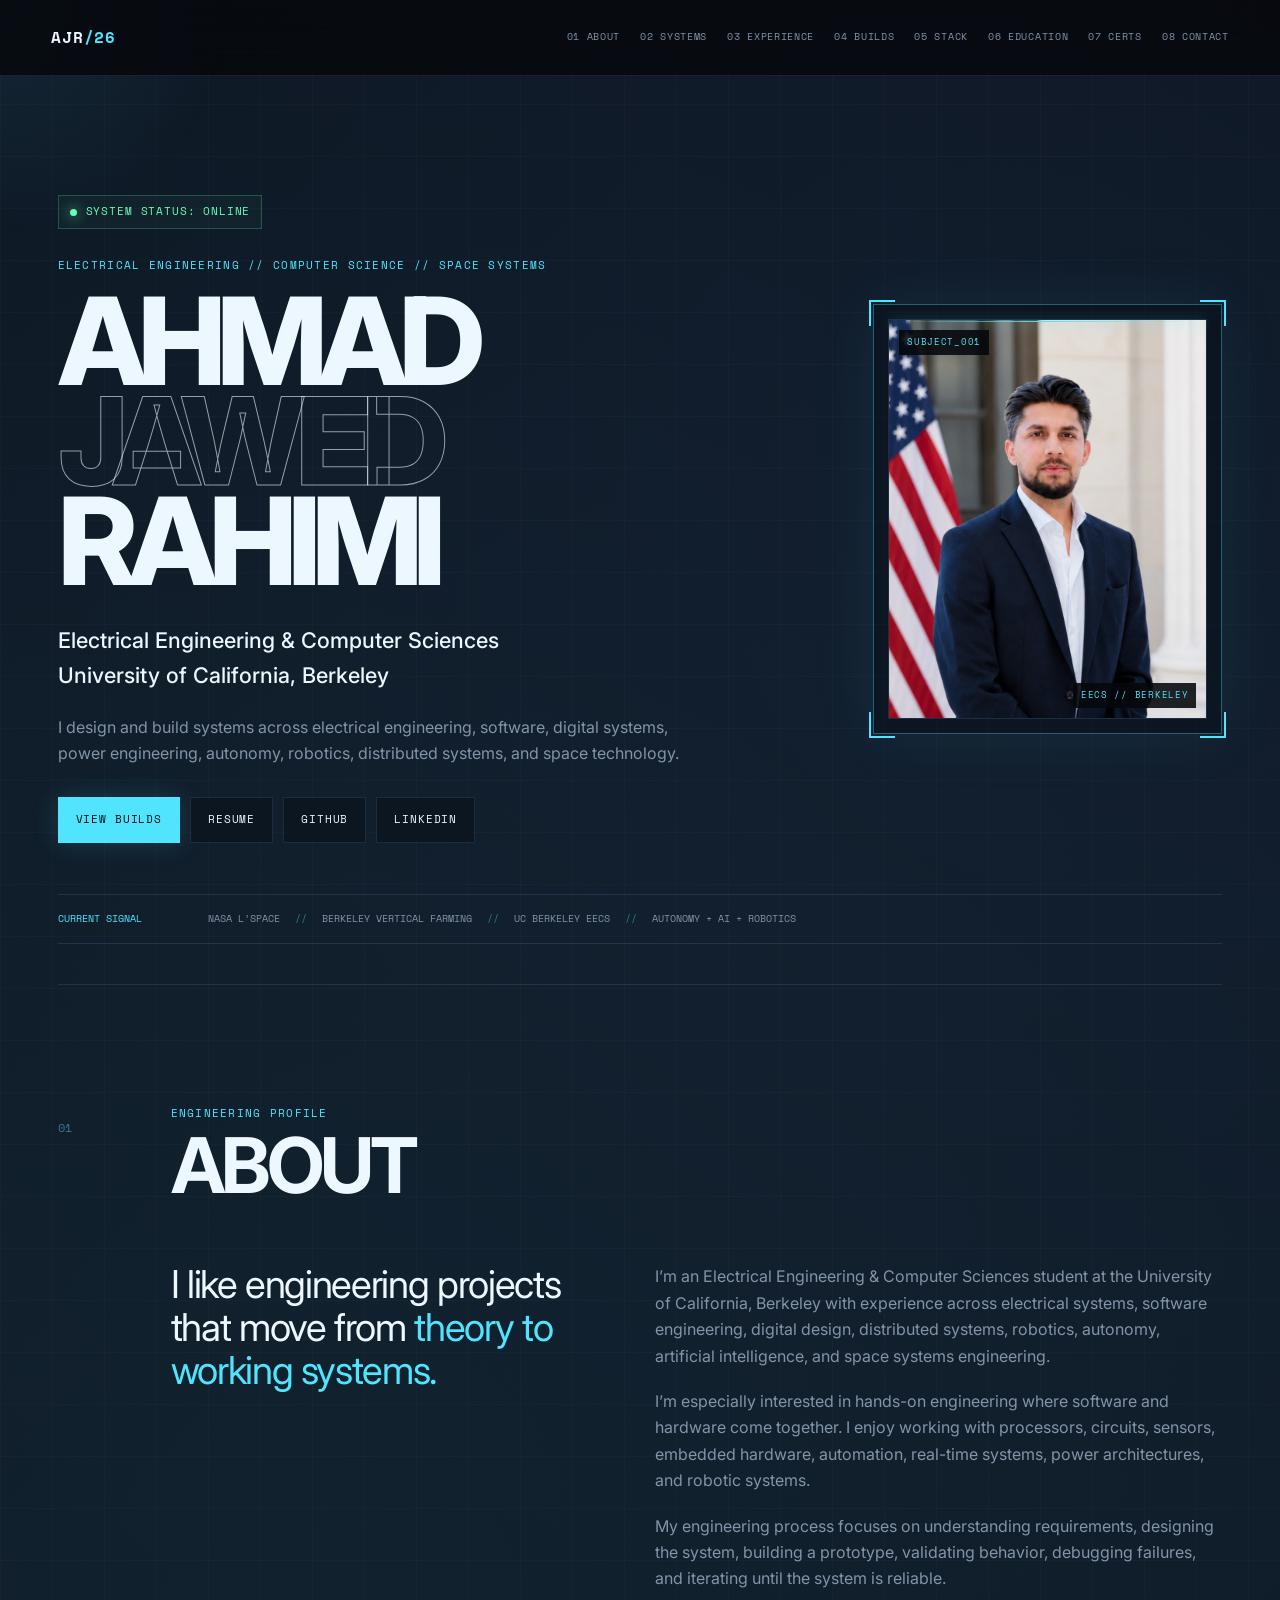
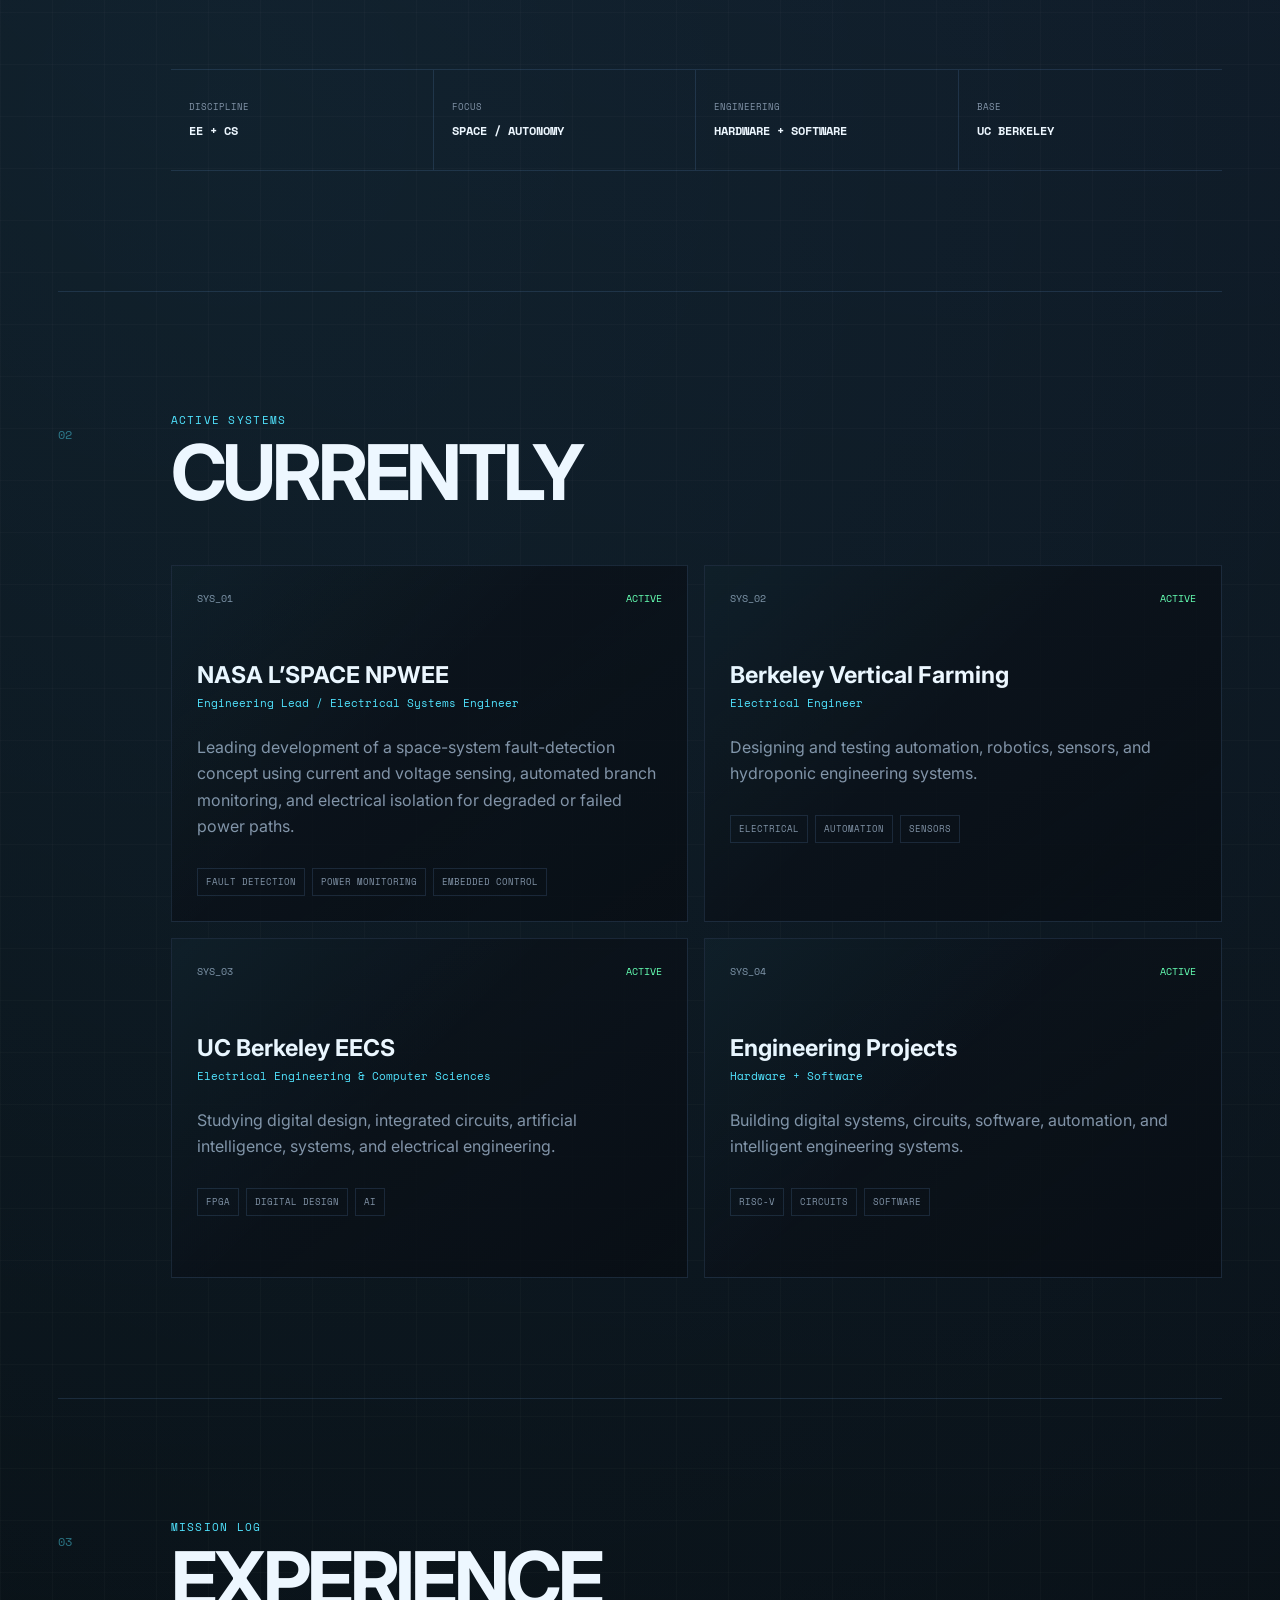
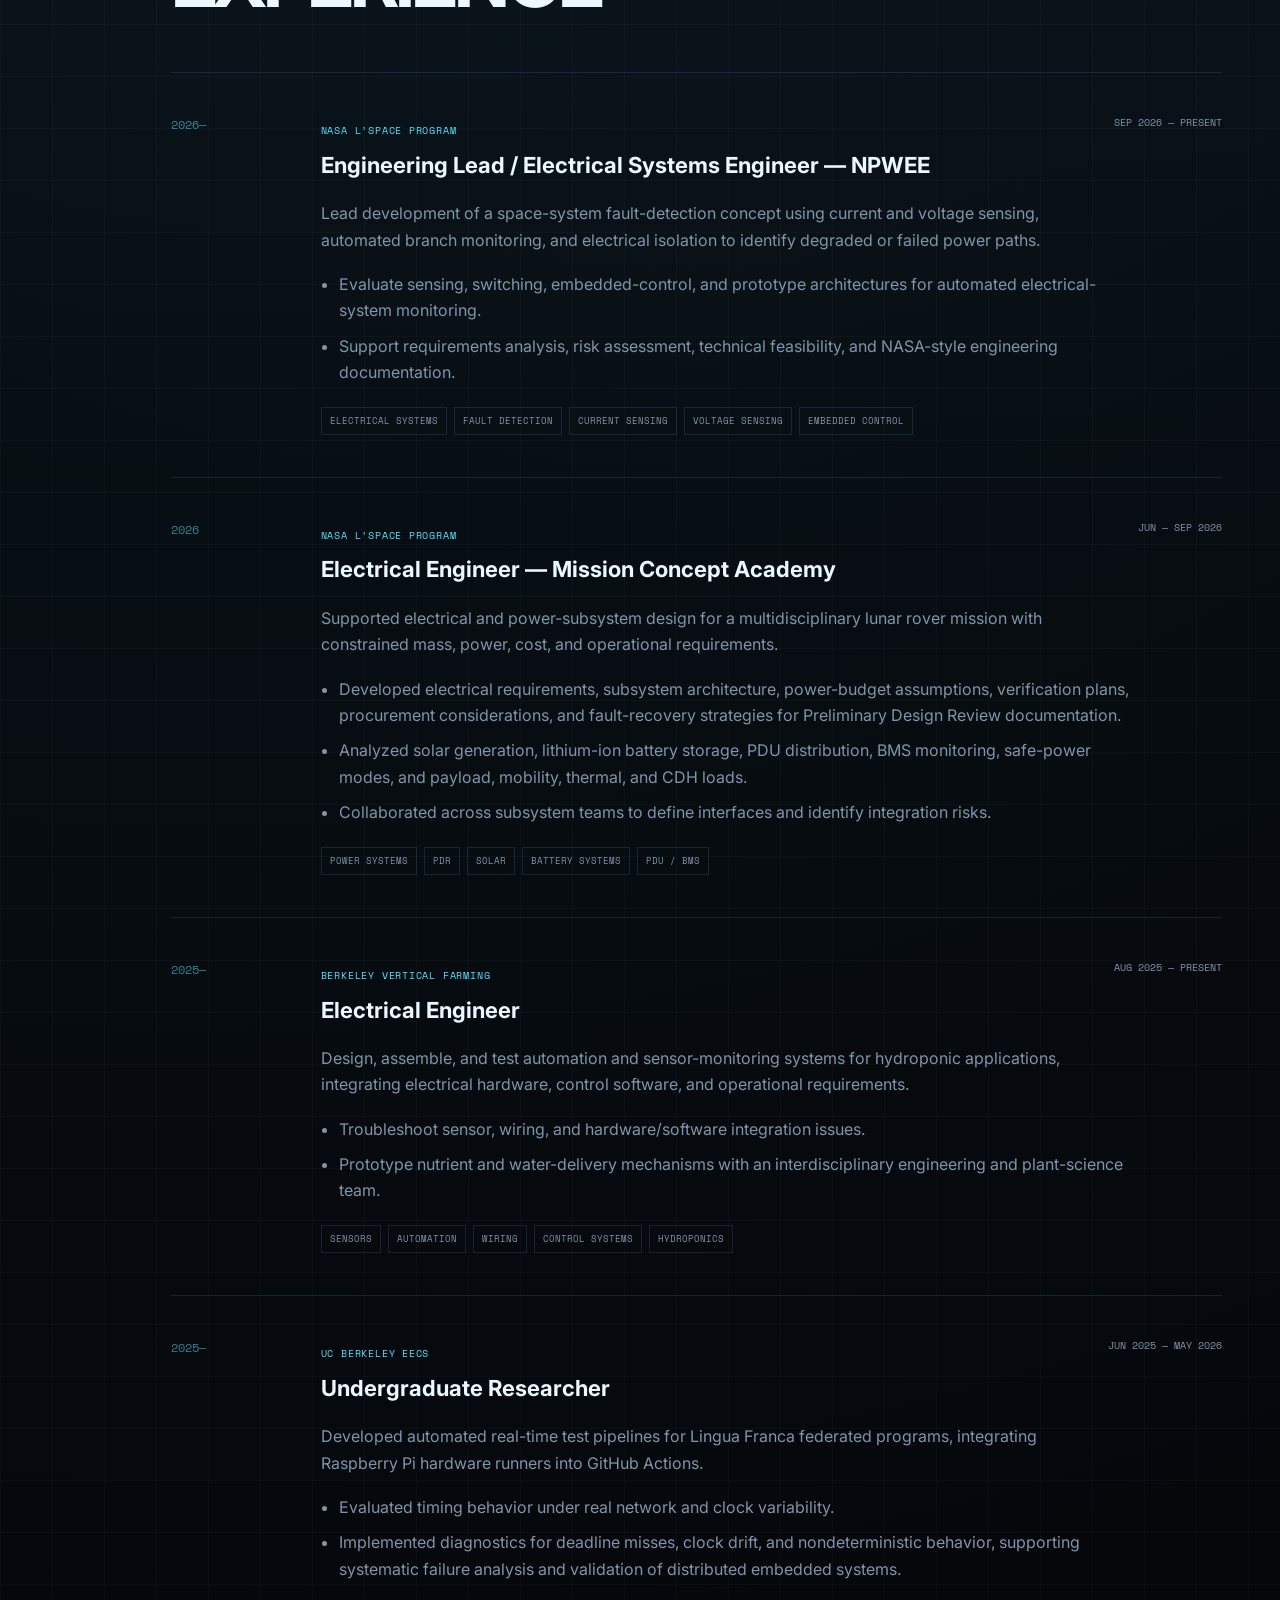
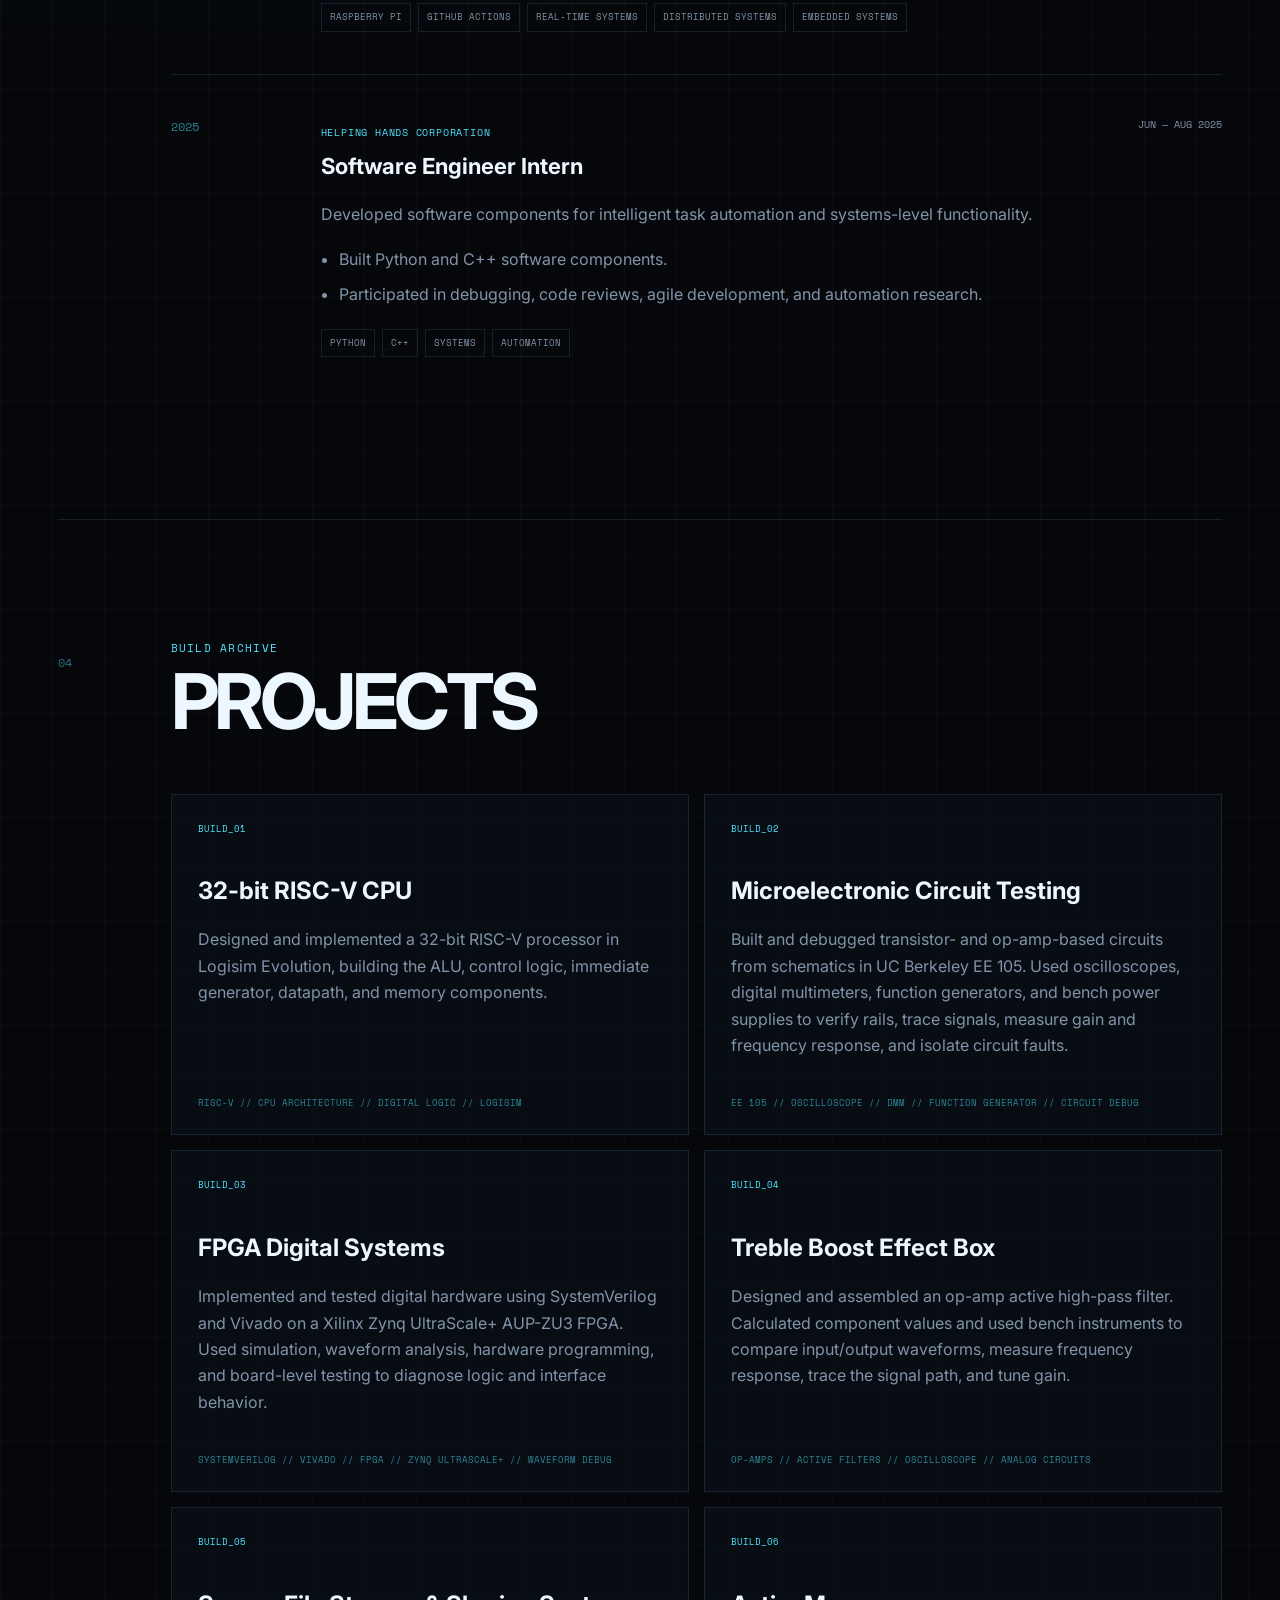
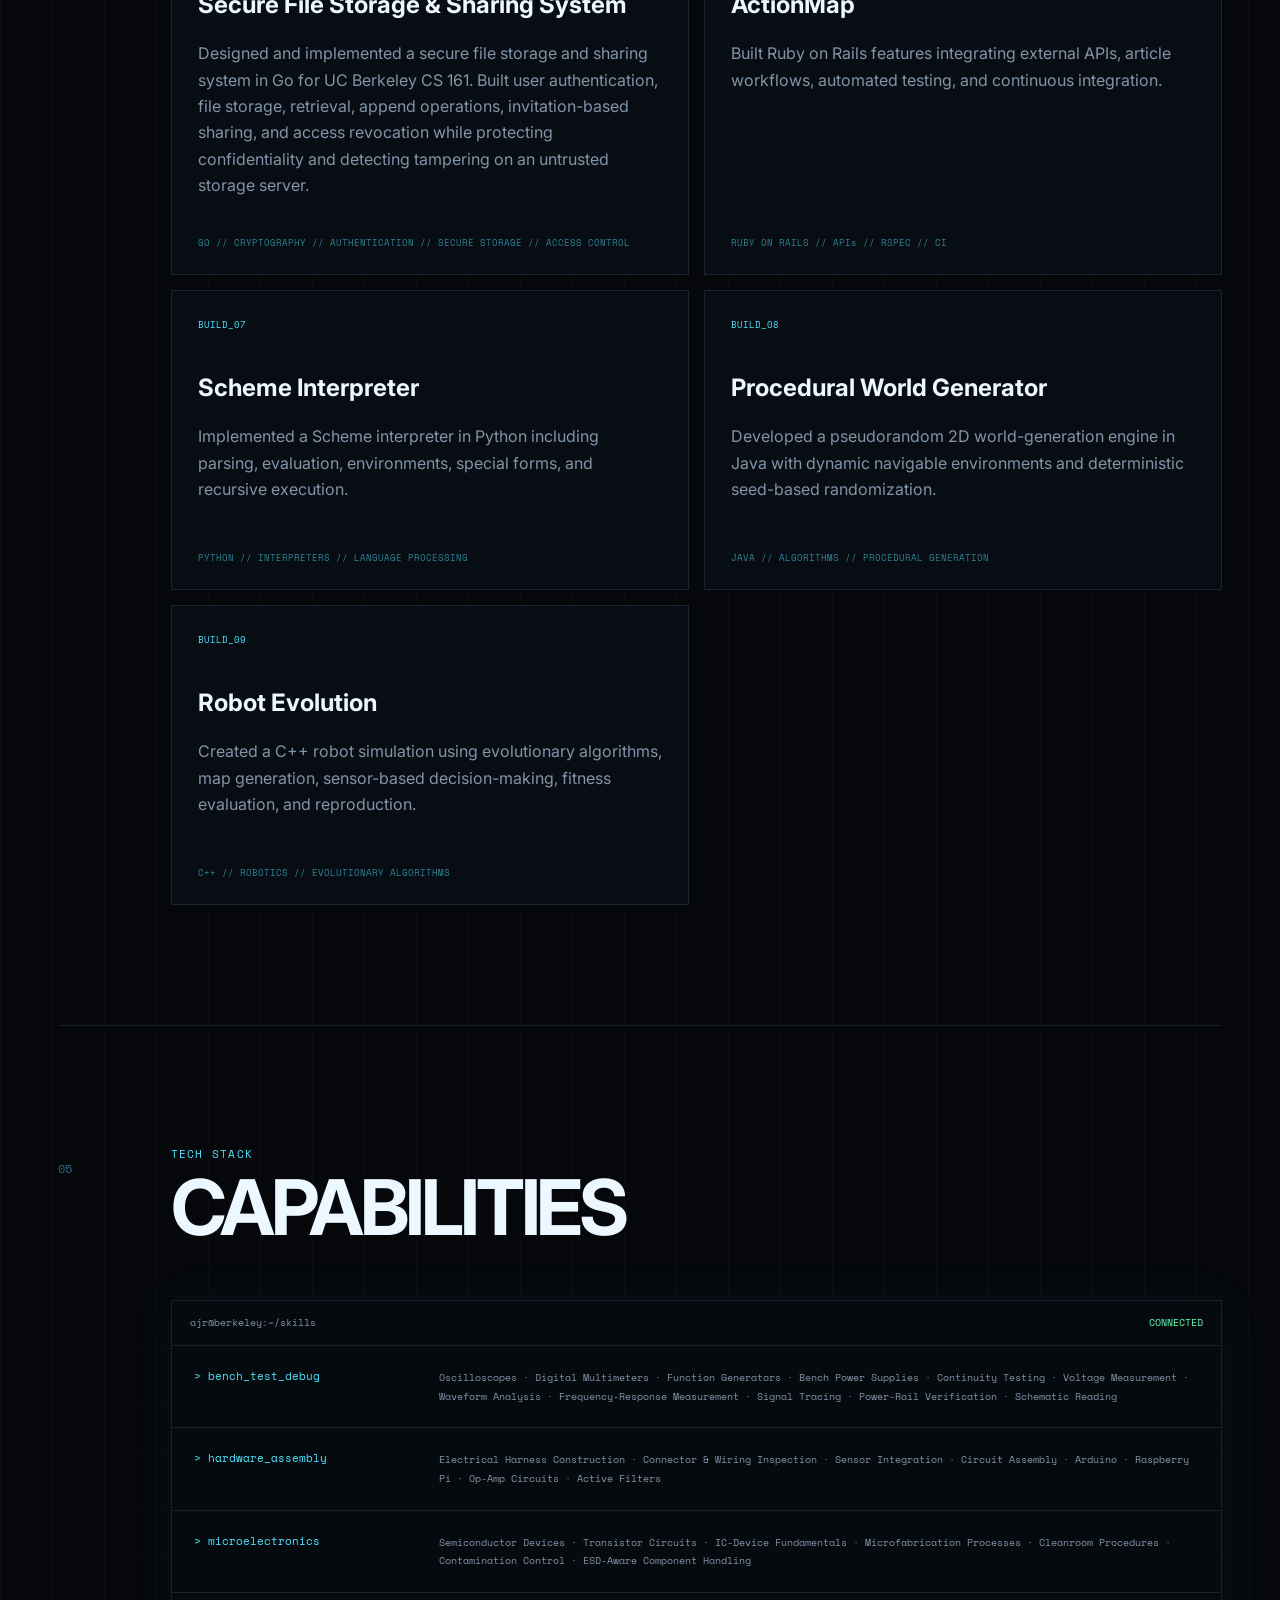
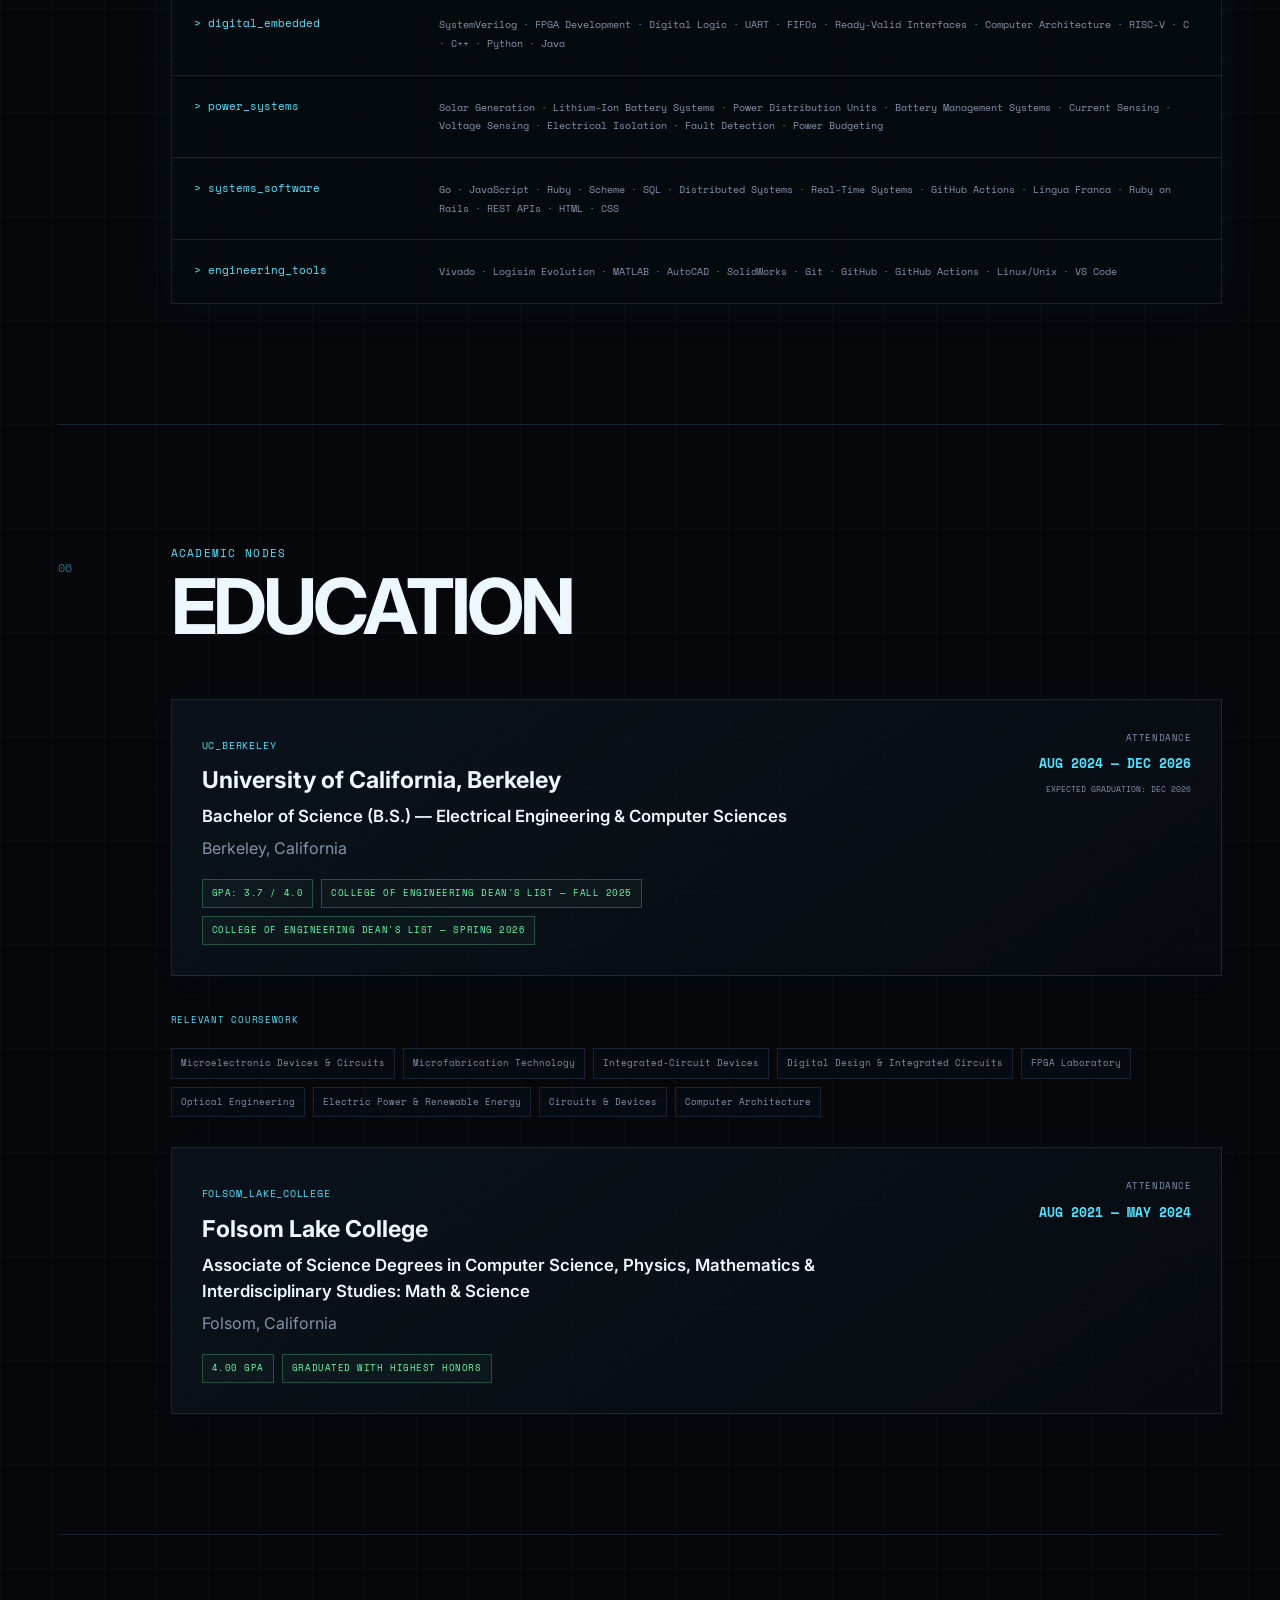
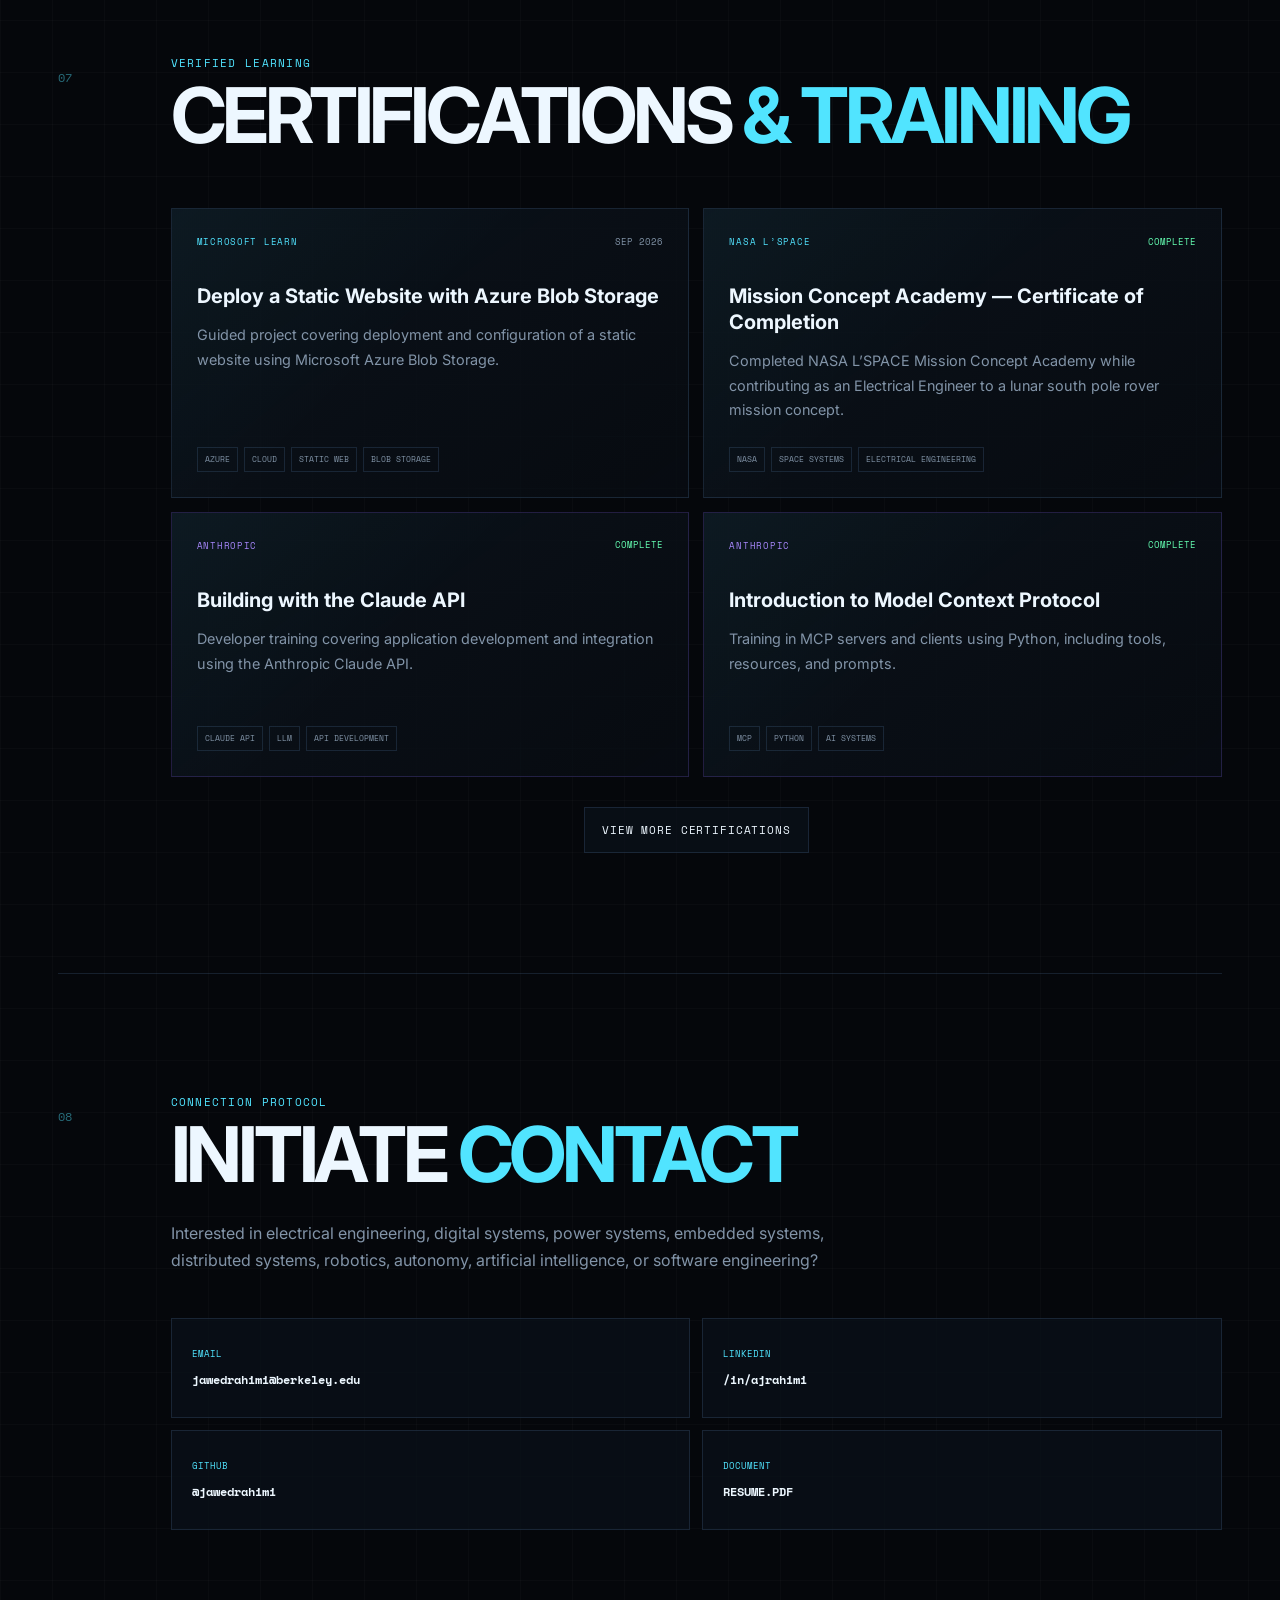
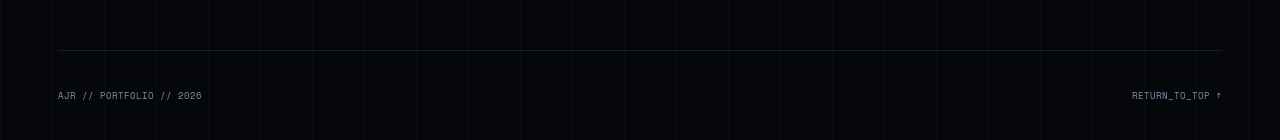
==== commit ac48a792: "Update engineering experience projects and technical skills" ====
--- a/index.html
+++ b/index.html
@@ -689,63 +689,6 @@
           </article>
 
 
-          <!-- Formula Racing -->
-
-          <article class="mission-entry">
-
-            <div class="mission-date">
-              2024—
-            </div>
-
-            <div class="mission-details">
-
-              <div class="mission-heading">
-
-                <div>
-
-                  <span class="mission-org">
-                    UC BERKELEY FORMULA RACING
-                  </span>
-
-                  <h3>
-                    Electrical Engineer — Harness
-                  </h3>
-
-                </div>
-
-                <span class="mission-period">
-                  AUG 2024 — DEC 2025
-                </span>
-
-              </div>
-
-              <p>
-                Constructed and validated a high-reliability vehicle
-                electrical harness.
-              </p>
-
-              <ul>
-
-                <li>
-                  Performed connection inspection, continuity testing,
-                  and systematic troubleshooting to maintain a failure
-                  rate below 1%.
-                </li>
-
-              </ul>
-
-              <div class="mission-tags">
-                <span>HARNESSING</span>
-                <span>CONTINUITY TESTING</span>
-                <span>WIRING</span>
-                <span>TROUBLESHOOTING</span>
-              </div>
-
-            </div>
-
-          </article>
-
-
           <!-- Helping Hands -->
 
           <article class="mission-entry">
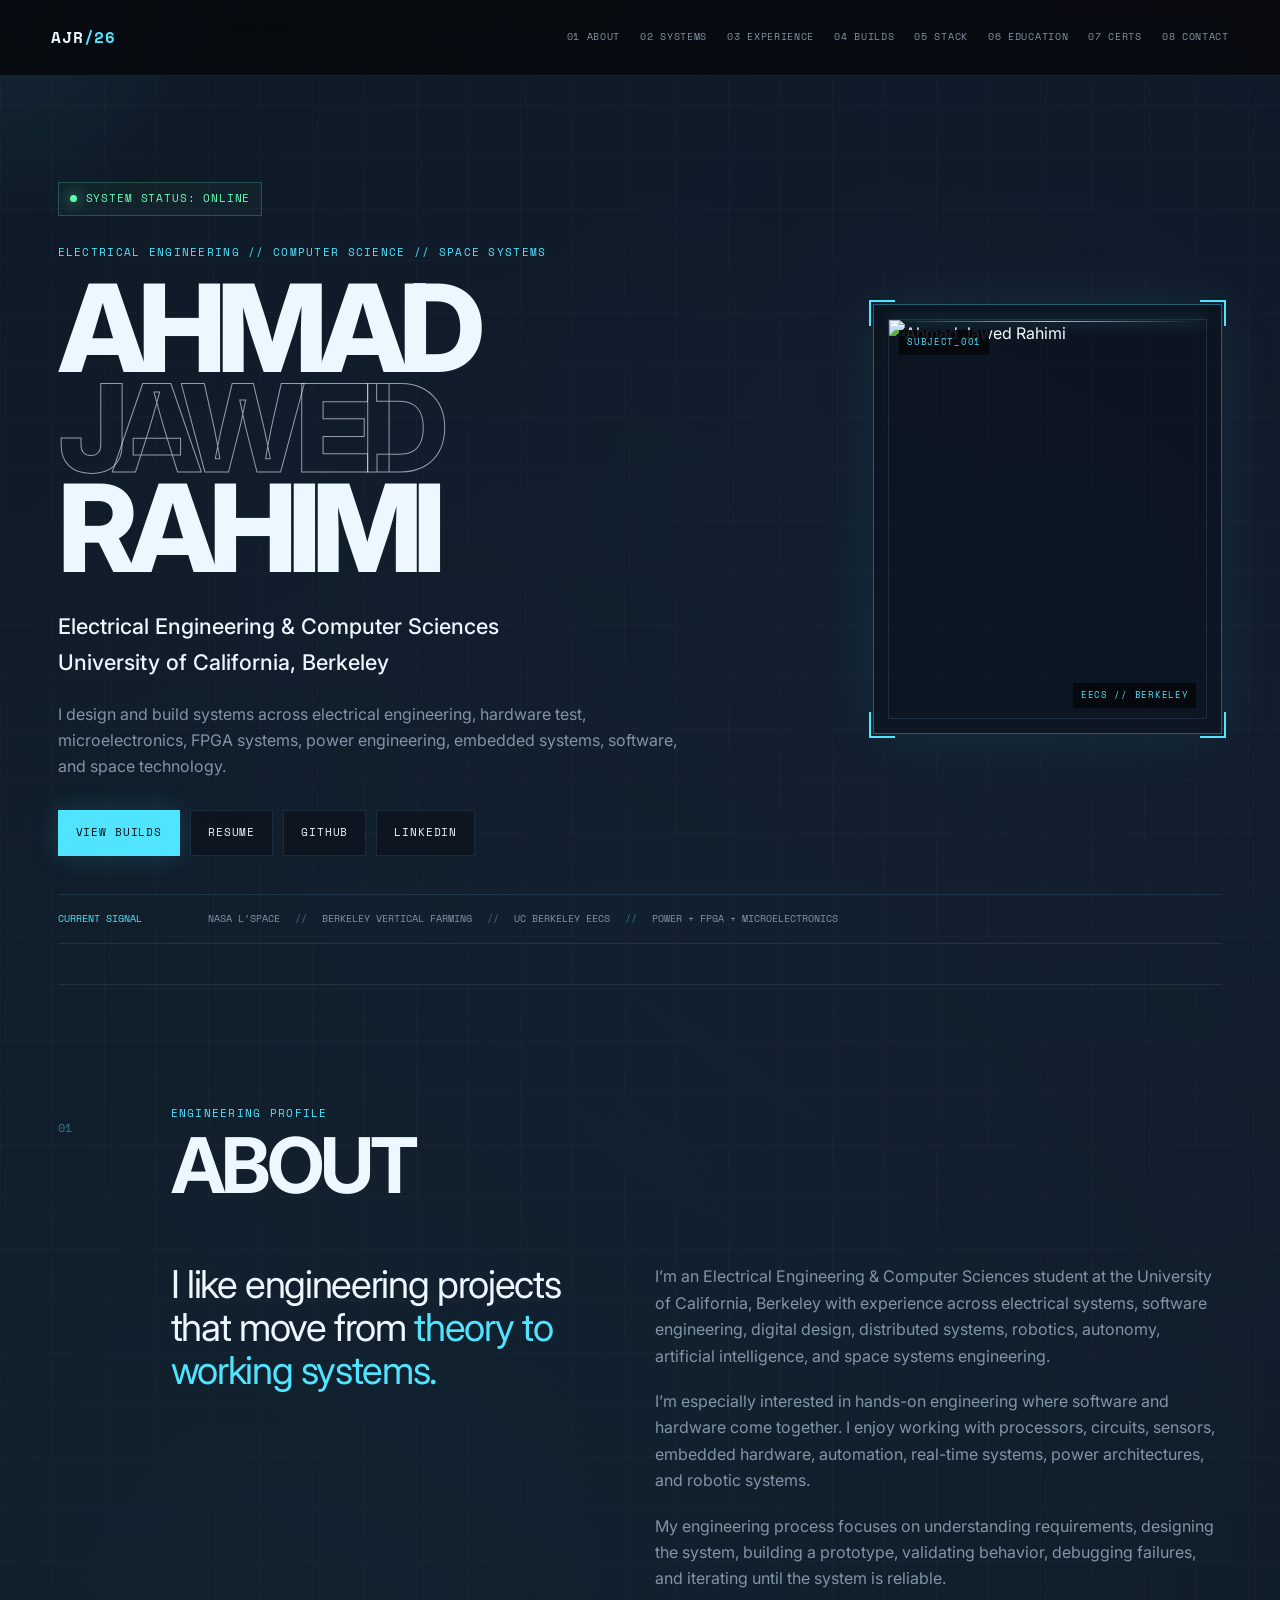
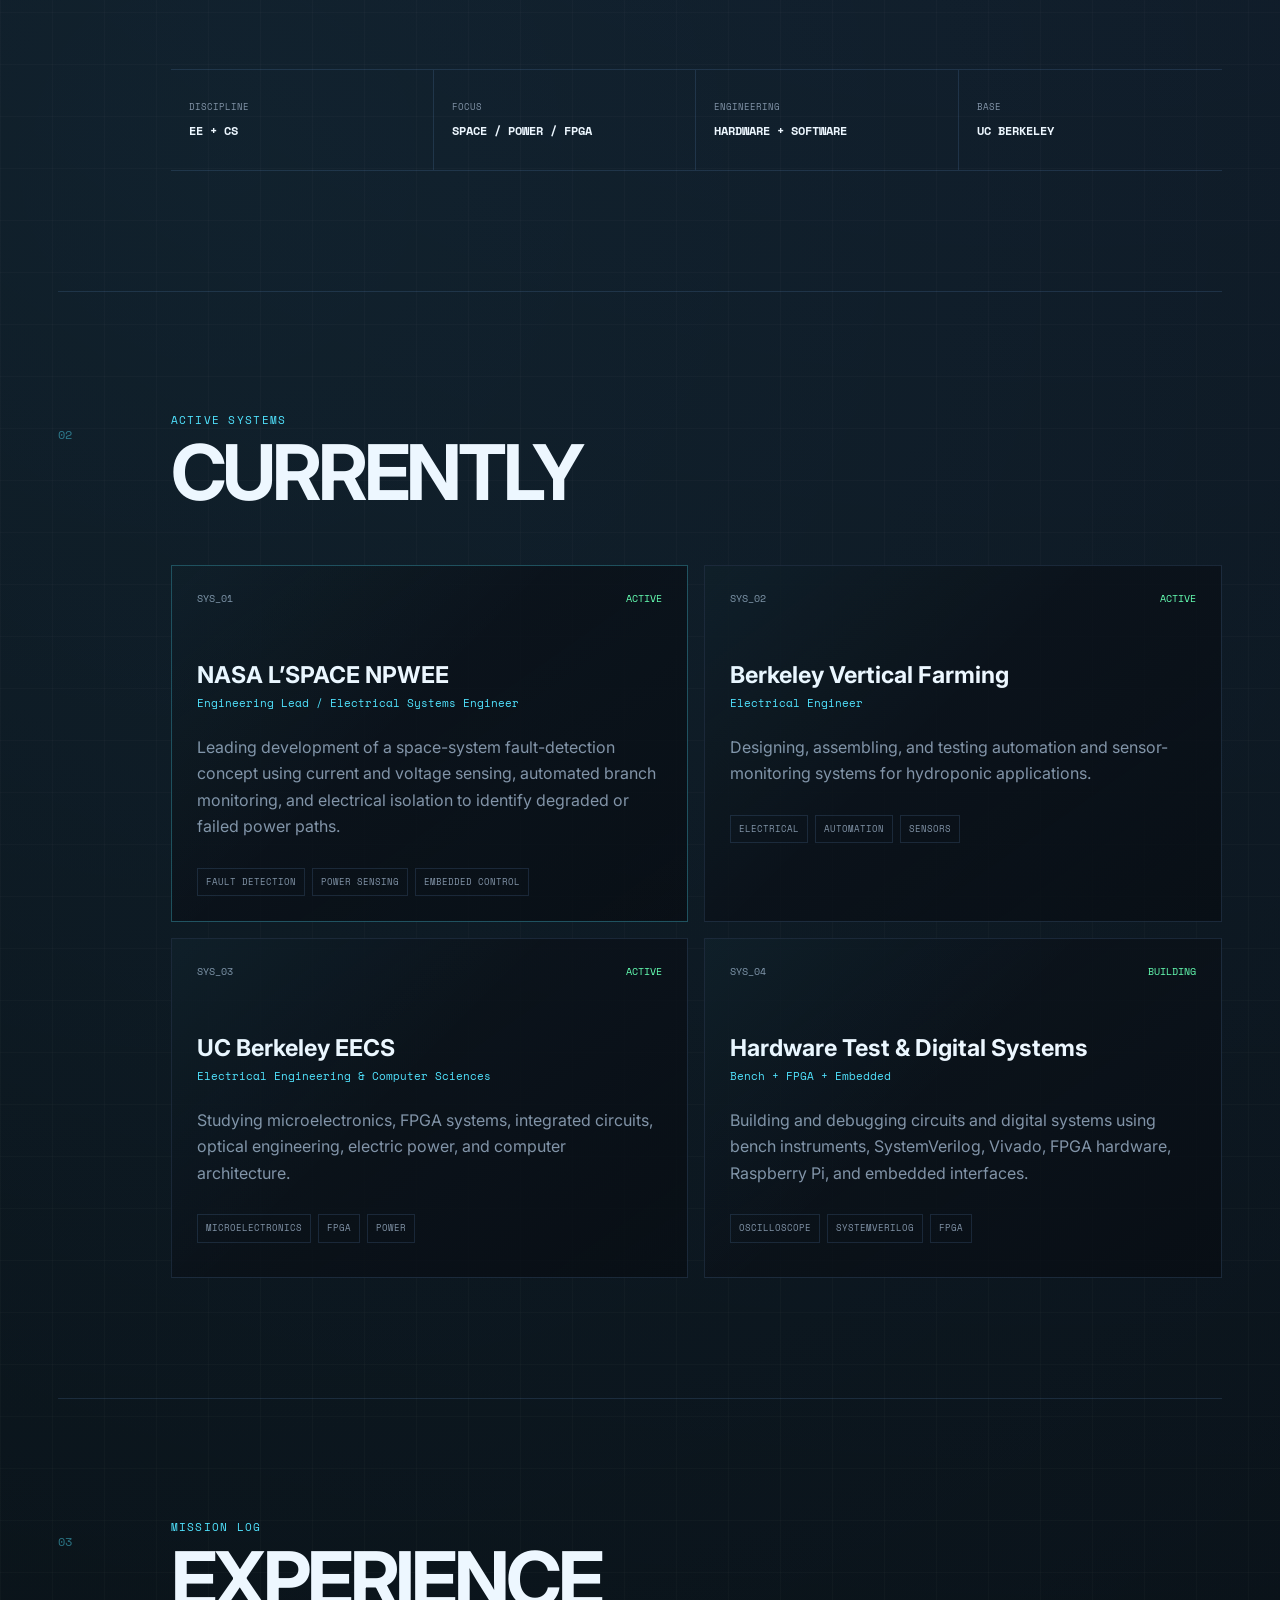
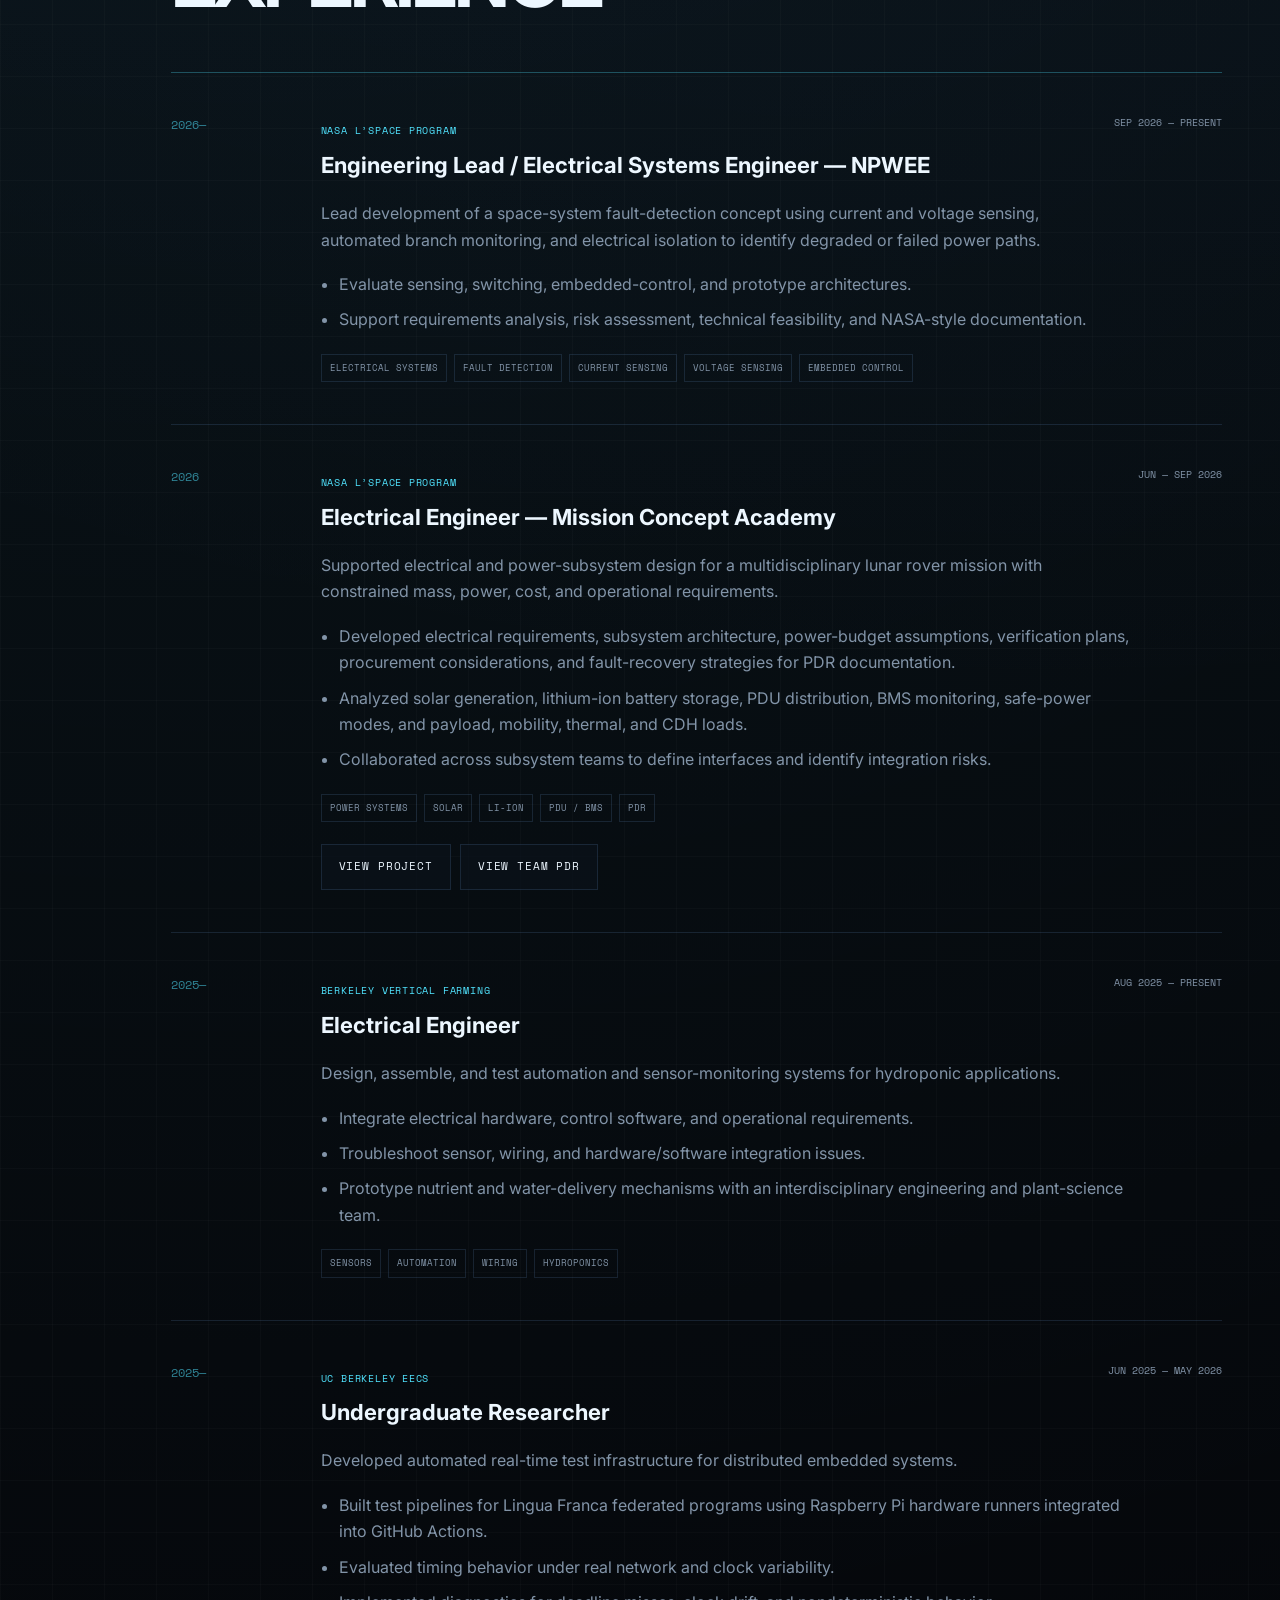
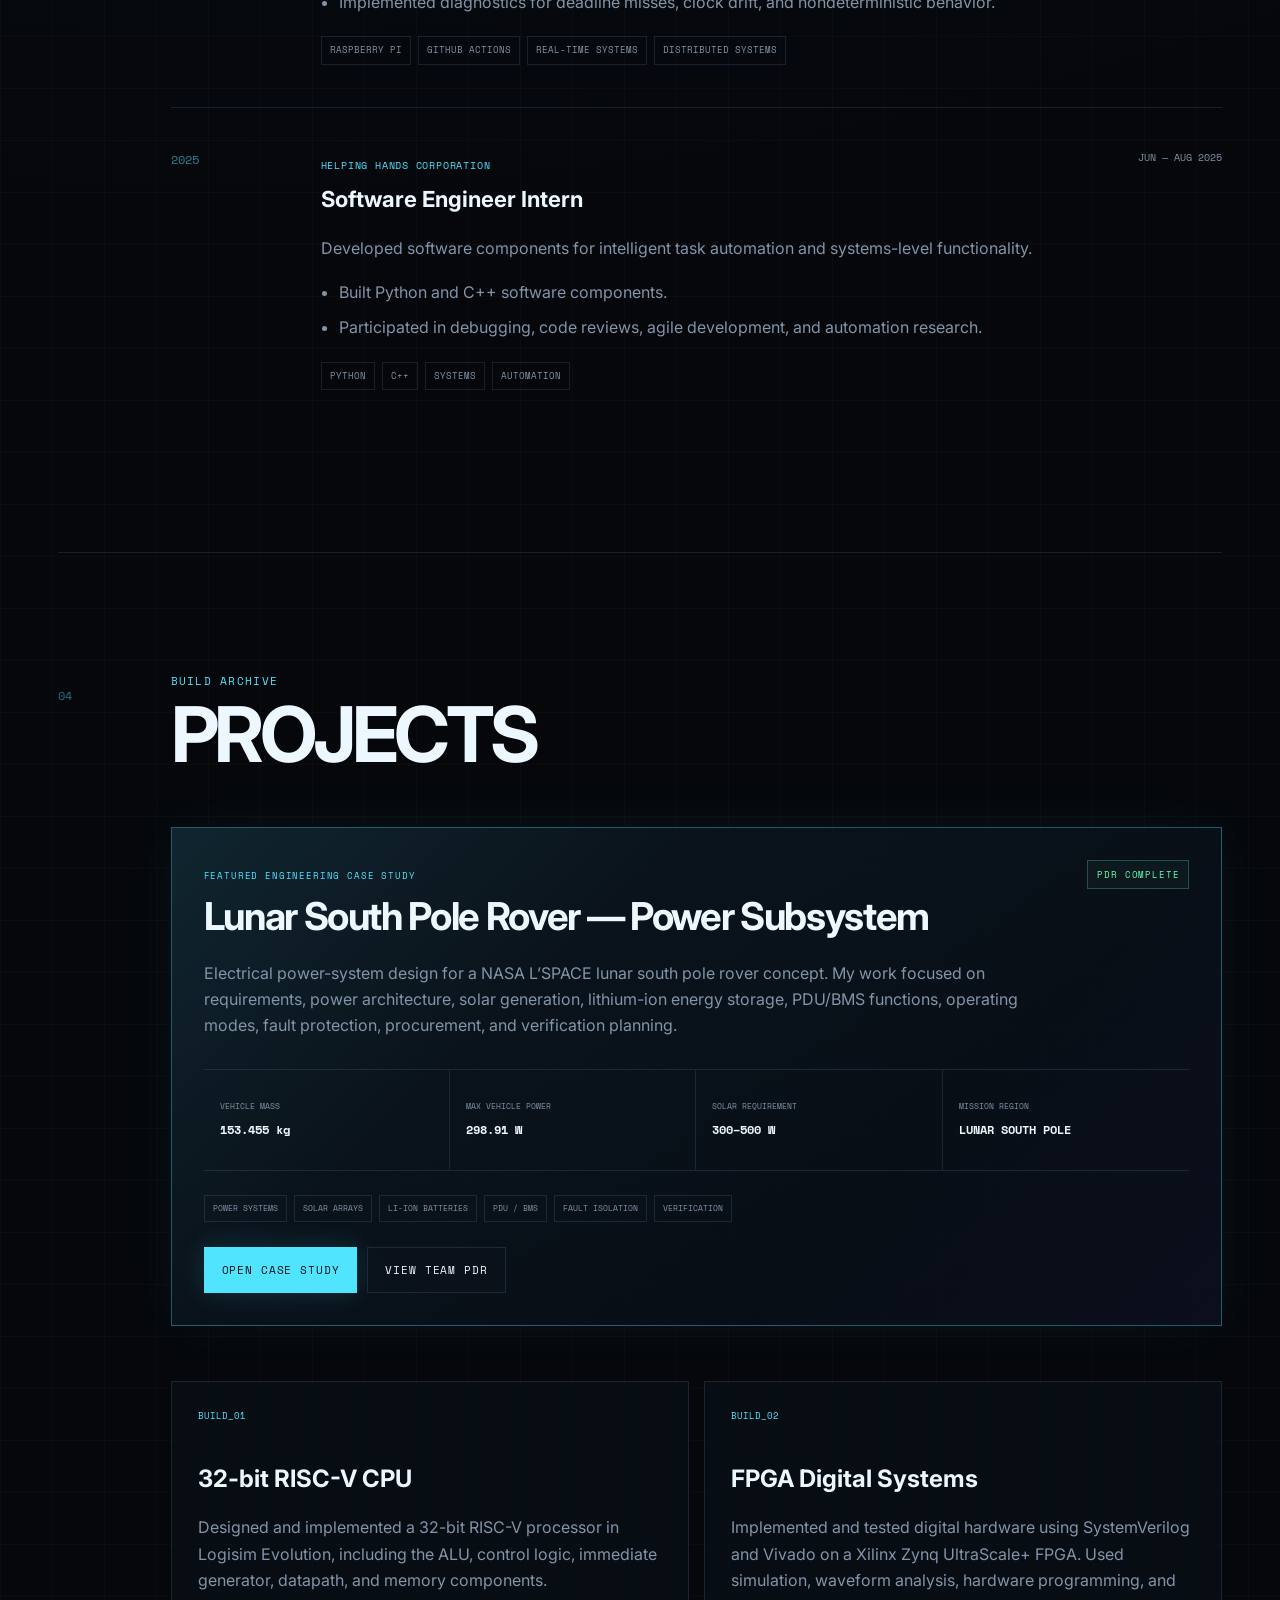
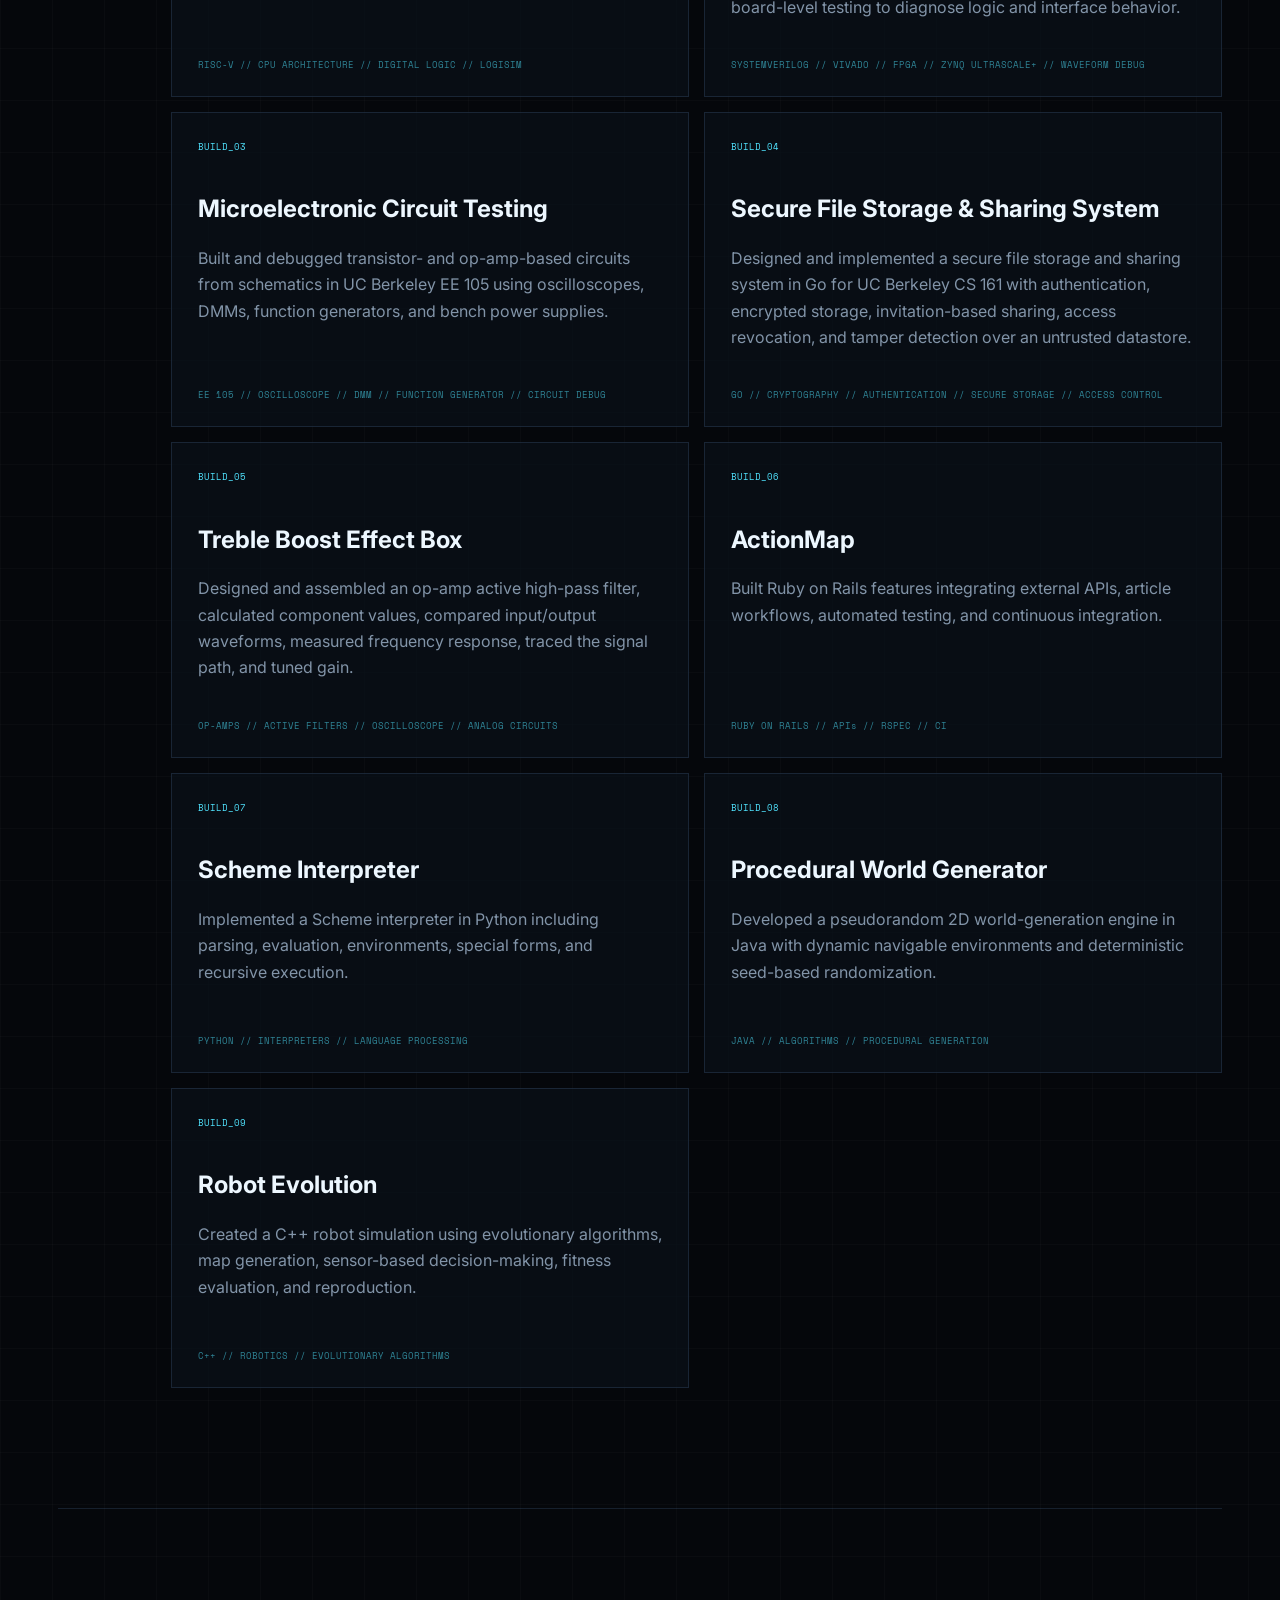
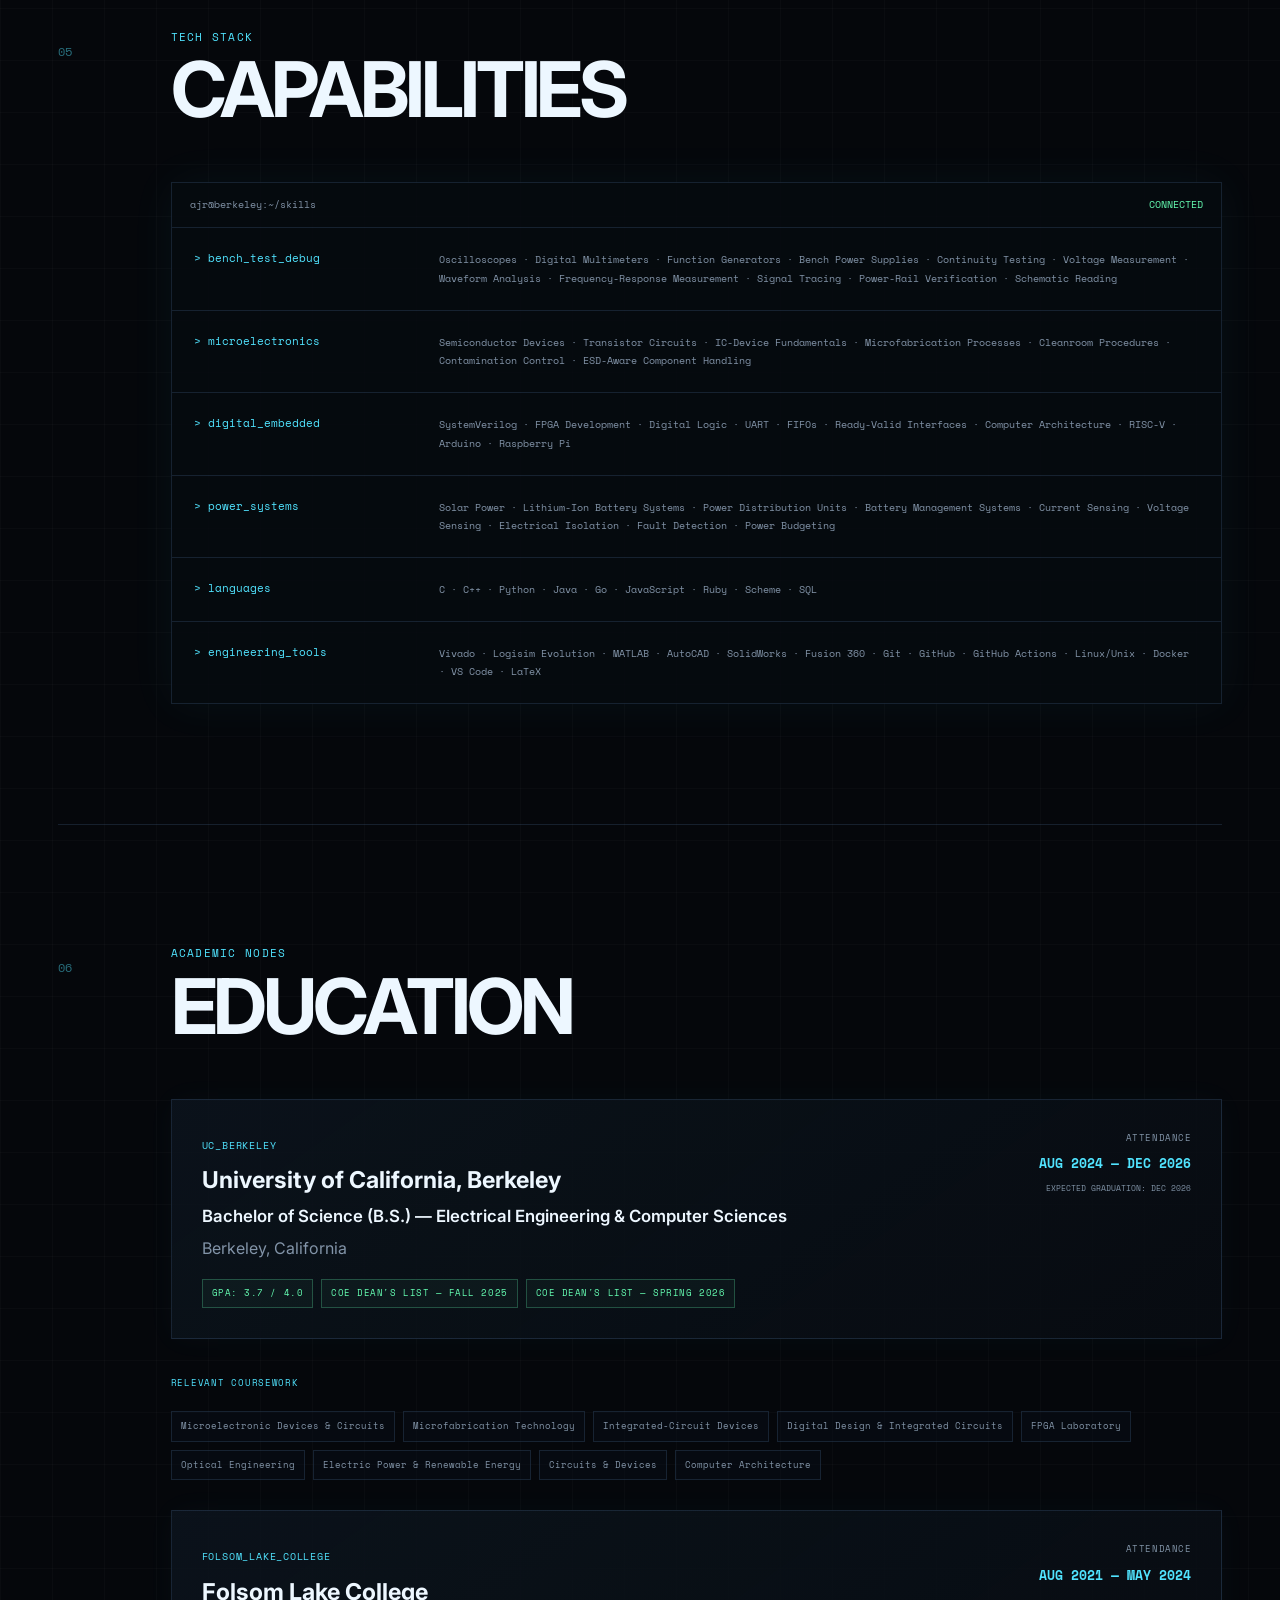
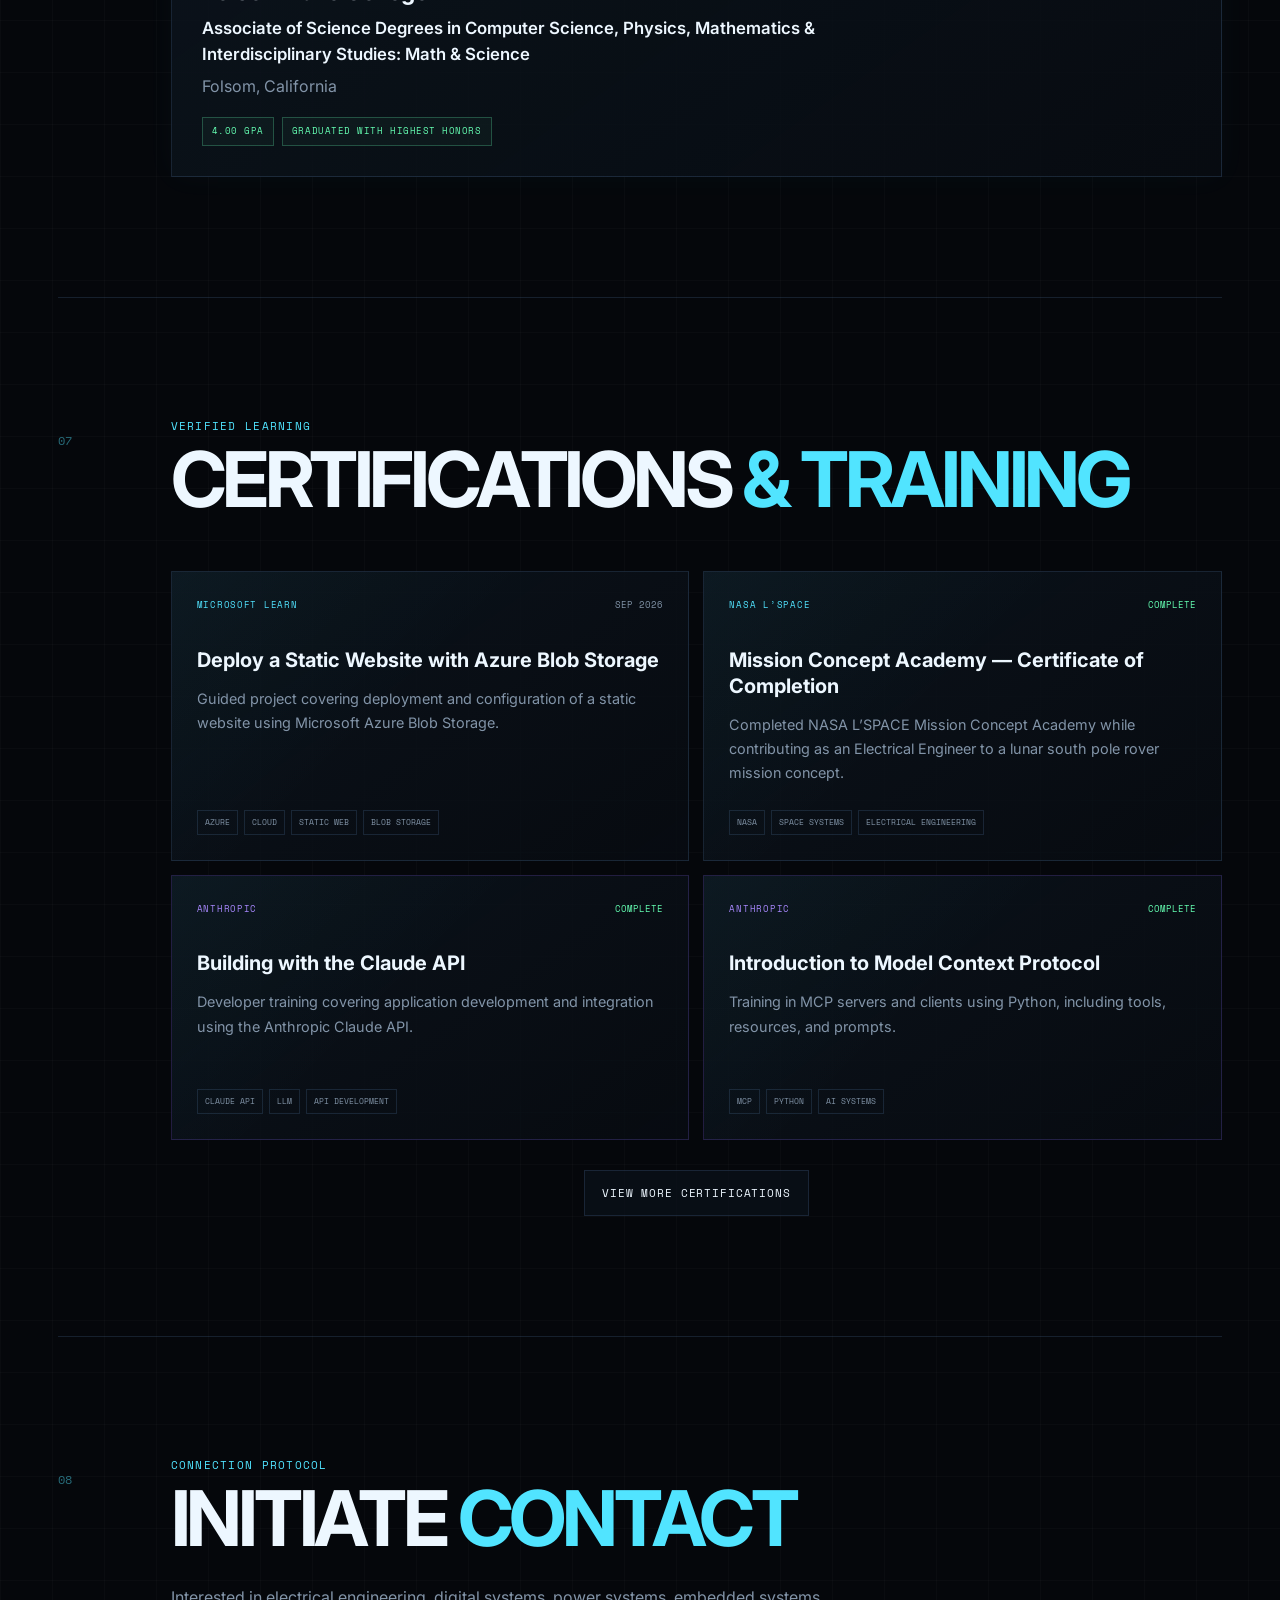
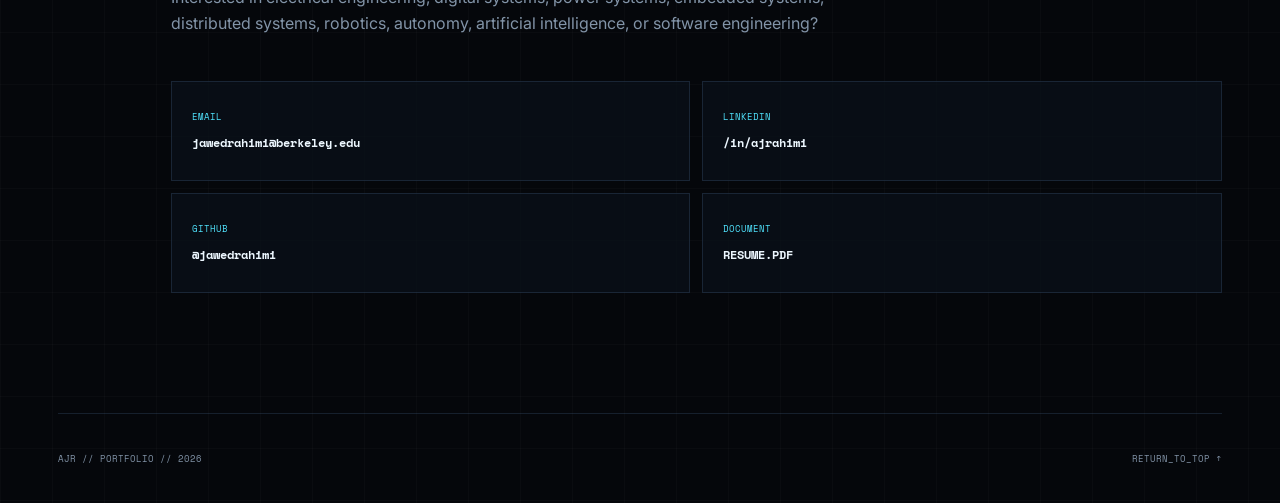
==== commit f5ce366f: "Add NASA power subsystem case study and update engineering portfolio" ====
--- a/index.html
+++ b/index.html
@@ -16,7 +16,8 @@
 
   <link rel="stylesheet" href="styles.css">
 
-  <title>Ahmad Jawed Rahimi | EECS Portfolio</title>
+  <title>Ahmad Jawed Rahimi | Electrical Engineering Portfolio</title>
+  <meta name="description" content="Ahmad Jawed Rahimi — UC Berkeley EECS student building electrical, FPGA, power, embedded, and space systems.">
 </head>
 
 
@@ -86,8 +87,8 @@
 
           <p class="hero-description">
             I design and build systems across electrical engineering,
-            software, digital systems, power engineering, autonomy,
-            robotics, distributed systems, and space technology.
+            hardware test, microelectronics, FPGA systems, power engineering,
+            embedded systems, software, and space technology.
           </p>
 
           <div class="hero-actions">
@@ -167,7 +168,7 @@
           <span>//</span>
           UC BERKELEY EECS
           <span>//</span>
-          AUTONOMY + AI + ROBOTICS
+          POWER + FPGA + MICROELECTRONICS
         </div>
 
       </div>
@@ -239,7 +240,7 @@
 
           <div class="metric">
             <span class="metric-label">FOCUS</span>
-            <strong>SPACE / AUTONOMY</strong>
+            <strong>SPACE / POWER / FPGA</strong>
           </div>
 
           <div class="metric">
@@ -258,226 +259,129 @@
 
     </section>
 
-
     <!-- ==========================================
          CURRENT SYSTEMS
     ========================================== -->
 
     <section class="section" id="systems">
 
-      <div class="section-index">
-        02
-      </div>
+      <div class="section-index">02</div>
 
       <div class="section-content">
 
-        <p class="section-kicker">
-          ACTIVE SYSTEMS
-        </p>
-
-        <h2>
-          CURRENTLY
-        </h2>
+        <p class="section-kicker">ACTIVE SYSTEMS</p>
+        <h2>CURRENTLY</h2>
 
         <div class="systems-grid">
 
-
-          <article class="system-card">
-
+          <article class="system-card system-card-featured">
             <div class="system-card-top">
               <span>SYS_01</span>
               <span class="active-text">ACTIVE</span>
             </div>
-
-            <h3>
-              NASA L’SPACE NPWEE
-            </h3>
-
-            <p class="system-subtitle">
-              Engineering Lead / Electrical Systems Engineer
-            </p>
-
-            <p>
-              Leading development of a space-system fault-detection concept
-              using current and voltage sensing, automated branch monitoring,
-              and electrical isolation for degraded or failed power paths.
-            </p>
-
+            <h3>NASA L’SPACE NPWEE</h3>
+            <p class="system-subtitle">Engineering Lead / Electrical Systems Engineer</p>
+            <p>
+              Leading development of a space-system fault-detection concept using current and
+              voltage sensing, automated branch monitoring, and electrical isolation to identify
+              degraded or failed power paths.
+            </p>
             <div class="system-readouts">
               <span>FAULT DETECTION</span>
-              <span>POWER MONITORING</span>
+              <span>POWER SENSING</span>
               <span>EMBEDDED CONTROL</span>
             </div>
-
-          </article>
-
+          </article>
 
           <article class="system-card">
-
             <div class="system-card-top">
               <span>SYS_02</span>
               <span class="active-text">ACTIVE</span>
             </div>
-
-            <h3>
-              Berkeley Vertical Farming
-            </h3>
-
-            <p class="system-subtitle">
-              Electrical Engineer
-            </p>
-
-            <p>
-              Designing and testing automation, robotics,
-              sensors, and hydroponic engineering systems.
-            </p>
-
+            <h3>Berkeley Vertical Farming</h3>
+            <p class="system-subtitle">Electrical Engineer</p>
+            <p>
+              Designing, assembling, and testing automation and sensor-monitoring systems
+              for hydroponic applications.
+            </p>
             <div class="system-readouts">
               <span>ELECTRICAL</span>
               <span>AUTOMATION</span>
               <span>SENSORS</span>
             </div>
-
-          </article>
-
+          </article>
 
           <article class="system-card">
-
             <div class="system-card-top">
               <span>SYS_03</span>
               <span class="active-text">ACTIVE</span>
             </div>
-
-            <h3>
-              UC Berkeley EECS
-            </h3>
-
-            <p class="system-subtitle">
-              Electrical Engineering &amp; Computer Sciences
-            </p>
-
-            <p>
-              Studying digital design, integrated circuits,
-              artificial intelligence, systems, and electrical engineering.
-            </p>
-
+            <h3>UC Berkeley EECS</h3>
+            <p class="system-subtitle">Electrical Engineering &amp; Computer Sciences</p>
+            <p>
+              Studying microelectronics, FPGA systems, integrated circuits, optical engineering,
+              electric power, and computer architecture.
+            </p>
             <div class="system-readouts">
+              <span>MICROELECTRONICS</span>
               <span>FPGA</span>
-              <span>DIGITAL DESIGN</span>
-              <span>AI</span>
-            </div>
-
-          </article>
-
+              <span>POWER</span>
+            </div>
+          </article>
 
           <article class="system-card">
-
             <div class="system-card-top">
               <span>SYS_04</span>
-              <span class="active-text">ACTIVE</span>
-            </div>
-
-            <h3>
-              Engineering Projects
-            </h3>
-
-            <p class="system-subtitle">
-              Hardware + Software
-            </p>
-
-            <p>
-              Building digital systems, circuits, software,
-              automation, and intelligent engineering systems.
-            </p>
-
+              <span class="active-text">BUILDING</span>
+            </div>
+            <h3>Hardware Test &amp; Digital Systems</h3>
+            <p class="system-subtitle">Bench + FPGA + Embedded</p>
+            <p>
+              Building and debugging circuits and digital systems using bench instruments,
+              SystemVerilog, Vivado, FPGA hardware, Raspberry Pi, and embedded interfaces.
+            </p>
             <div class="system-readouts">
-              <span>RISC-V</span>
-              <span>CIRCUITS</span>
-              <span>SOFTWARE</span>
-            </div>
-
+              <span>OSCILLOSCOPE</span>
+              <span>SYSTEMVERILOG</span>
+              <span>FPGA</span>
+            </div>
           </article>
 
         </div>
-
       </div>
-
     </section>
-
 
     <!-- ==========================================
          EXPERIENCE
     ========================================== -->
 
     <section class="section" id="experience">
-
-      <div class="section-index">
-        03
-      </div>
-
+      <div class="section-index">03</div>
       <div class="section-content">
-
-        <p class="section-kicker">
-          MISSION LOG
-        </p>
-
-        <h2>
-          EXPERIENCE
-        </h2>
+        <p class="section-kicker">MISSION LOG</p>
+        <h2>EXPERIENCE</h2>
 
         <div class="mission-log">
 
-
-          <!-- NASA NPWEE -->
-
-          <article class="mission-entry">
-
-            <div class="mission-date">
-              2026—
-            </div>
-
+          <article class="mission-entry mission-entry-featured">
+            <div class="mission-date">2026—</div>
             <div class="mission-details">
-
               <div class="mission-heading">
-
                 <div>
-
-                  <span class="mission-org">
-                    NASA L’SPACE PROGRAM
-                  </span>
-
-                  <h3>
-                    Engineering Lead / Electrical Systems Engineer — NPWEE
-                  </h3>
-
+                  <span class="mission-org">NASA L’SPACE PROGRAM</span>
+                  <h3>Engineering Lead / Electrical Systems Engineer — NPWEE</h3>
                 </div>
-
-                <span class="mission-period">
-                  SEP 2026 — PRESENT
-                </span>
-
+                <span class="mission-period">SEP 2026 — PRESENT</span>
               </div>
-
               <p>
-                Lead development of a space-system fault-detection concept
-                using current and voltage sensing, automated branch monitoring,
-                and electrical isolation to identify degraded or failed power paths.
+                Lead development of a space-system fault-detection concept using current and voltage
+                sensing, automated branch monitoring, and electrical isolation to identify degraded
+                or failed power paths.
               </p>
-
               <ul>
-
-                <li>
-                  Evaluate sensing, switching, embedded-control, and prototype
-                  architectures for automated electrical-system monitoring.
-                </li>
-
-                <li>
-                  Support requirements analysis, risk assessment,
-                  technical feasibility, and NASA-style engineering documentation.
-                </li>
-
+                <li>Evaluate sensing, switching, embedded-control, and prototype architectures.</li>
+                <li>Support requirements analysis, risk assessment, technical feasibility, and NASA-style documentation.</li>
               </ul>
-
               <div class="mission-tags">
                 <span>ELECTRICAL SYSTEMS</span>
                 <span>FAULT DETECTION</span>
@@ -485,739 +389,317 @@
                 <span>VOLTAGE SENSING</span>
                 <span>EMBEDDED CONTROL</span>
               </div>
-
-            </div>
-
-          </article>
-
-
-          <!-- NASA MCA -->
+            </div>
+          </article>
 
           <article class="mission-entry">
-
-            <div class="mission-date">
-              2026
-            </div>
-
+            <div class="mission-date">2026</div>
             <div class="mission-details">
-
               <div class="mission-heading">
-
                 <div>
-
-                  <span class="mission-org">
-                    NASA L’SPACE PROGRAM
-                  </span>
-
-                  <h3>
-                    Electrical Engineer — Mission Concept Academy
-                  </h3>
-
+                  <span class="mission-org">NASA L’SPACE PROGRAM</span>
+                  <h3>Electrical Engineer — Mission Concept Academy</h3>
                 </div>
-
-                <span class="mission-period">
-                  JUN — SEP 2026
-                </span>
-
+                <span class="mission-period">JUN — SEP 2026</span>
               </div>
-
               <p>
-                Supported electrical and power-subsystem design for a
-                multidisciplinary lunar rover mission with constrained mass,
-                power, cost, and operational requirements.
+                Supported electrical and power-subsystem design for a multidisciplinary lunar rover
+                mission with constrained mass, power, cost, and operational requirements.
               </p>
-
               <ul>
-
-                <li>
-                  Developed electrical requirements, subsystem architecture,
-                  power-budget assumptions, verification plans, procurement
-                  considerations, and fault-recovery strategies for
-                  Preliminary Design Review documentation.
-                </li>
-
-                <li>
-                  Analyzed solar generation, lithium-ion battery storage,
-                  PDU distribution, BMS monitoring, safe-power modes,
-                  and payload, mobility, thermal, and CDH loads.
-                </li>
-
-                <li>
-                  Collaborated across subsystem teams to define interfaces
-                  and identify integration risks.
-                </li>
-
+                <li>Developed electrical requirements, subsystem architecture, power-budget assumptions, verification plans, procurement considerations, and fault-recovery strategies for PDR documentation.</li>
+                <li>Analyzed solar generation, lithium-ion battery storage, PDU distribution, BMS monitoring, safe-power modes, and payload, mobility, thermal, and CDH loads.</li>
+                <li>Collaborated across subsystem teams to define interfaces and identify integration risks.</li>
               </ul>
-
               <div class="mission-tags">
                 <span>POWER SYSTEMS</span>
+                <span>SOLAR</span>
+                <span>LI-ION</span>
+                <span>PDU / BMS</span>
                 <span>PDR</span>
-                <span>SOLAR</span>
-                <span>BATTERY SYSTEMS</span>
-                <span>PDU / BMS</span>
               </div>
-
-            </div>
-
-          </article>
-
-
-          <!-- Vertical Farming -->
+              <div class="mission-actions">
+                <a class="future-btn" href="projects/lspace-power.html">VIEW PROJECT</a>
+                <a class="future-btn" href="assets/LSPACE_Team4_PDR.pdf" target="_blank" rel="noopener noreferrer">VIEW TEAM PDR</a>
+              </div>
+            </div>
+          </article>
 
           <article class="mission-entry">
-
-            <div class="mission-date">
-              2025—
-            </div>
-
+            <div class="mission-date">2025—</div>
             <div class="mission-details">
-
               <div class="mission-heading">
-
                 <div>
-
-                  <span class="mission-org">
-                    BERKELEY VERTICAL FARMING
-                  </span>
-
-                  <h3>
-                    Electrical Engineer
-                  </h3>
-
+                  <span class="mission-org">BERKELEY VERTICAL FARMING</span>
+                  <h3>Electrical Engineer</h3>
                 </div>
-
-                <span class="mission-period">
-                  AUG 2025 — PRESENT
-                </span>
-
+                <span class="mission-period">AUG 2025 — PRESENT</span>
               </div>
-
-              <p>
-                Design, assemble, and test automation and sensor-monitoring
-                systems for hydroponic applications, integrating electrical
-                hardware, control software, and operational requirements.
-              </p>
-
+              <p>Design, assemble, and test automation and sensor-monitoring systems for hydroponic applications.</p>
               <ul>
-
-                <li>
-                  Troubleshoot sensor, wiring, and hardware/software
-                  integration issues.
-                </li>
-
-                <li>
-                  Prototype nutrient and water-delivery mechanisms
-                  with an interdisciplinary engineering and plant-science team.
-                </li>
-
+                <li>Integrate electrical hardware, control software, and operational requirements.</li>
+                <li>Troubleshoot sensor, wiring, and hardware/software integration issues.</li>
+                <li>Prototype nutrient and water-delivery mechanisms with an interdisciplinary engineering and plant-science team.</li>
               </ul>
-
               <div class="mission-tags">
                 <span>SENSORS</span>
                 <span>AUTOMATION</span>
                 <span>WIRING</span>
-                <span>CONTROL SYSTEMS</span>
                 <span>HYDROPONICS</span>
               </div>
-
-            </div>
-
-          </article>
-
-
-          <!-- Berkeley Research -->
+            </div>
+          </article>
 
           <article class="mission-entry">
-
-            <div class="mission-date">
-              2025—
-            </div>
-
+            <div class="mission-date">2025—</div>
             <div class="mission-details">
-
               <div class="mission-heading">
-
                 <div>
-
-                  <span class="mission-org">
-                    UC BERKELEY EECS
-                  </span>
-
-                  <h3>
-                    Undergraduate Researcher
-                  </h3>
-
+                  <span class="mission-org">UC BERKELEY EECS</span>
+                  <h3>Undergraduate Researcher</h3>
                 </div>
-
-                <span class="mission-period">
-                  JUN 2025 — MAY 2026
-                </span>
-
+                <span class="mission-period">JUN 2025 — MAY 2026</span>
               </div>
-
-              <p>
-                Developed automated real-time test pipelines for Lingua Franca
-                federated programs, integrating Raspberry Pi hardware runners
-                into GitHub Actions.
-              </p>
-
+              <p>Developed automated real-time test infrastructure for distributed embedded systems.</p>
               <ul>
-
-                <li>
-                  Evaluated timing behavior under real network
-                  and clock variability.
-                </li>
-
-                <li>
-                  Implemented diagnostics for deadline misses, clock drift,
-                  and nondeterministic behavior, supporting systematic failure
-                  analysis and validation of distributed embedded systems.
-                </li>
-
+                <li>Built test pipelines for Lingua Franca federated programs using Raspberry Pi hardware runners integrated into GitHub Actions.</li>
+                <li>Evaluated timing behavior under real network and clock variability.</li>
+                <li>Implemented diagnostics for deadline misses, clock drift, and nondeterministic behavior.</li>
               </ul>
-
               <div class="mission-tags">
                 <span>RASPBERRY PI</span>
                 <span>GITHUB ACTIONS</span>
                 <span>REAL-TIME SYSTEMS</span>
                 <span>DISTRIBUTED SYSTEMS</span>
-                <span>EMBEDDED SYSTEMS</span>
               </div>
-
-            </div>
-
-          </article>
-
-
-          <!-- Helping Hands -->
+            </div>
+          </article>
 
           <article class="mission-entry">
-
-            <div class="mission-date">
-              2025
-            </div>
-
+            <div class="mission-date">2025</div>
             <div class="mission-details">
-
               <div class="mission-heading">
-
                 <div>
-
-                  <span class="mission-org">
-                    HELPING HANDS CORPORATION
-                  </span>
-
-                  <h3>
-                    Software Engineer Intern
-                  </h3>
-
+                  <span class="mission-org">HELPING HANDS CORPORATION</span>
+                  <h3>Software Engineer Intern</h3>
                 </div>
-
-                <span class="mission-period">
-                  JUN — AUG 2025
-                </span>
-
+                <span class="mission-period">JUN — AUG 2025</span>
               </div>
-
-              <p>
-                Developed software components for intelligent
-                task automation and systems-level functionality.
-              </p>
-
+              <p>Developed software components for intelligent task automation and systems-level functionality.</p>
               <ul>
-
-                <li>
-                  Built Python and C++ software components.
-                </li>
-
-                <li>
-                  Participated in debugging, code reviews,
-                  agile development, and automation research.
-                </li>
-
+                <li>Built Python and C++ software components.</li>
+                <li>Participated in debugging, code reviews, agile development, and automation research.</li>
               </ul>
-
               <div class="mission-tags">
                 <span>PYTHON</span>
                 <span>C++</span>
                 <span>SYSTEMS</span>
                 <span>AUTOMATION</span>
               </div>
-
-            </div>
-
+            </div>
           </article>
 
         </div>
-
       </div>
-
     </section>
-
 
     <!-- ==========================================
          PROJECTS
     ========================================== -->
 
     <section class="section" id="projects">
-
-      <div class="section-index">
-        04
+      <div class="section-index">04</div>
+      <div class="section-content">
+        <p class="section-kicker">BUILD ARCHIVE</p>
+        <h2>PROJECTS</h2>
+
+        <article class="featured-project">
+          <div class="featured-project-top">
+            <div>
+              <span class="featured-eyebrow">FEATURED ENGINEERING CASE STUDY</span>
+              <h3>Lunar South Pole Rover — Power Subsystem</h3>
+            </div>
+            <span class="featured-status">PDR COMPLETE</span>
+          </div>
+
+          <p class="featured-project-copy">
+            Electrical power-system design for a NASA L’SPACE lunar south pole rover concept.
+            My work focused on requirements, power architecture, solar generation, lithium-ion
+            energy storage, PDU/BMS functions, operating modes, fault protection, procurement,
+            and verification planning.
+          </p>
+
+          <div class="project-metrics">
+            <div><span>VEHICLE MASS</span><strong>153.455 kg</strong></div>
+            <div><span>MAX VEHICLE POWER</span><strong>298.91 W</strong></div>
+            <div><span>SOLAR REQUIREMENT</span><strong>300–500 W</strong></div>
+            <div><span>MISSION REGION</span><strong>LUNAR SOUTH POLE</strong></div>
+          </div>
+
+          <div class="featured-project-tags">
+            <span>POWER SYSTEMS</span>
+            <span>SOLAR ARRAYS</span>
+            <span>LI-ION BATTERIES</span>
+            <span>PDU / BMS</span>
+            <span>FAULT ISOLATION</span>
+            <span>VERIFICATION</span>
+          </div>
+
+          <div class="featured-project-actions">
+            <a class="future-btn primary" href="projects/lspace-power.html">OPEN CASE STUDY</a>
+            <a class="future-btn" href="assets/LSPACE_Team4_PDR.pdf" target="_blank" rel="noopener noreferrer">VIEW TEAM PDR</a>
+          </div>
+        </article>
+
+        <div class="build-grid">
+
+          <article class="build-card">
+            <div class="build-id">BUILD_01</div>
+            <h3>32-bit RISC-V CPU</h3>
+            <p>Designed and implemented a 32-bit RISC-V processor in Logisim Evolution, including the ALU, control logic, immediate generator, datapath, and memory components.</p>
+            <div class="build-tech">RISC-V // CPU ARCHITECTURE // DIGITAL LOGIC // LOGISIM</div>
+          </article>
+
+          <article class="build-card">
+            <div class="build-id">BUILD_02</div>
+            <h3>FPGA Digital Systems</h3>
+            <p>Implemented and tested digital hardware using SystemVerilog and Vivado on a Xilinx Zynq UltraScale+ FPGA. Used simulation, waveform analysis, hardware programming, and board-level testing to diagnose logic and interface behavior.</p>
+            <div class="build-tech">SYSTEMVERILOG // VIVADO // FPGA // ZYNQ ULTRASCALE+ // WAVEFORM DEBUG</div>
+          </article>
+
+          <article class="build-card">
+            <div class="build-id">BUILD_03</div>
+            <h3>Microelectronic Circuit Testing</h3>
+            <p>Built and debugged transistor- and op-amp-based circuits from schematics in UC Berkeley EE 105 using oscilloscopes, DMMs, function generators, and bench power supplies.</p>
+            <div class="build-tech">EE 105 // OSCILLOSCOPE // DMM // FUNCTION GENERATOR // CIRCUIT DEBUG</div>
+          </article>
+
+          <article class="build-card">
+            <div class="build-id">BUILD_04</div>
+            <h3>Secure File Storage &amp; Sharing System</h3>
+            <p>Designed and implemented a secure file storage and sharing system in Go for UC Berkeley CS 161 with authentication, encrypted storage, invitation-based sharing, access revocation, and tamper detection over an untrusted datastore.</p>
+            <div class="build-tech">GO // CRYPTOGRAPHY // AUTHENTICATION // SECURE STORAGE // ACCESS CONTROL</div>
+          </article>
+
+          <article class="build-card">
+            <div class="build-id">BUILD_05</div>
+            <h3>Treble Boost Effect Box</h3>
+            <p>Designed and assembled an op-amp active high-pass filter, calculated component values, compared input/output waveforms, measured frequency response, traced the signal path, and tuned gain.</p>
+            <div class="build-tech">OP-AMPS // ACTIVE FILTERS // OSCILLOSCOPE // ANALOG CIRCUITS</div>
+          </article>
+
+          <article class="build-card">
+            <div class="build-id">BUILD_06</div>
+            <h3>ActionMap</h3>
+            <p>Built Ruby on Rails features integrating external APIs, article workflows, automated testing, and continuous integration.</p>
+            <div class="build-tech">RUBY ON RAILS // APIs // RSPEC // CI</div>
+          </article>
+
+          <article class="build-card">
+            <div class="build-id">BUILD_07</div>
+            <h3>Scheme Interpreter</h3>
+            <p>Implemented a Scheme interpreter in Python including parsing, evaluation, environments, special forms, and recursive execution.</p>
+            <div class="build-tech">PYTHON // INTERPRETERS // LANGUAGE PROCESSING</div>
+          </article>
+
+          <article class="build-card">
+            <div class="build-id">BUILD_08</div>
+            <h3>Procedural World Generator</h3>
+            <p>Developed a pseudorandom 2D world-generation engine in Java with dynamic navigable environments and deterministic seed-based randomization.</p>
+            <div class="build-tech">JAVA // ALGORITHMS // PROCEDURAL GENERATION</div>
+          </article>
+
+          <article class="build-card">
+            <div class="build-id">BUILD_09</div>
+            <h3>Robot Evolution</h3>
+            <p>Created a C++ robot simulation using evolutionary algorithms, map generation, sensor-based decision-making, fitness evaluation, and reproduction.</p>
+            <div class="build-tech">C++ // ROBOTICS // EVOLUTIONARY ALGORITHMS</div>
+          </article>
+
+        </div>
       </div>
-
-      <div class="section-content">
-
-        <p class="section-kicker">
-          BUILD ARCHIVE
-        </p>
-
-        <h2>
-          PROJECTS
-        </h2>
-
-        <div class="build-grid">
-
-
-          <article class="build-card">
-
-            <div class="build-id">
-              BUILD_01
-            </div>
-
-            <h3>
-              32-bit RISC-V CPU
-            </h3>
-
-            <p>
-              Designed and implemented a 32-bit RISC-V processor
-              in Logisim Evolution, building the ALU, control logic,
-              immediate generator, datapath, and memory components.
-            </p>
-
-            <div class="build-tech">
-              RISC-V // CPU ARCHITECTURE // DIGITAL LOGIC // LOGISIM
-            </div>
-
-          </article>
-
-
-          <article class="build-card">
-
-            <div class="build-id">
-              BUILD_02
-            </div>
-
-            <h3>
-              Microelectronic Circuit Testing
-            </h3>
-
-            <p>
-              Built and debugged transistor- and op-amp-based circuits
-              from schematics in UC Berkeley EE 105. Used oscilloscopes,
-              digital multimeters, function generators, and bench power
-              supplies to verify rails, trace signals, measure gain and
-              frequency response, and isolate circuit faults.
-            </p>
-
-            <div class="build-tech">
-              EE 105 // OSCILLOSCOPE // DMM // FUNCTION GENERATOR // CIRCUIT DEBUG
-            </div>
-
-          </article>
-
-
-          <article class="build-card">
-
-            <div class="build-id">
-              BUILD_03
-            </div>
-
-            <h3>
-              FPGA Digital Systems
-            </h3>
-
-            <p>
-              Implemented and tested digital hardware using SystemVerilog
-              and Vivado on a Xilinx Zynq UltraScale+ AUP-ZU3 FPGA.
-              Used simulation, waveform analysis, hardware programming,
-              and board-level testing to diagnose logic and interface behavior.
-            </p>
-
-            <div class="build-tech">
-              SYSTEMVERILOG // VIVADO // FPGA // ZYNQ ULTRASCALE+ // WAVEFORM DEBUG
-            </div>
-
-          </article>
-
-
-          <article class="build-card">
-
-            <div class="build-id">
-              BUILD_04
-            </div>
-
-            <h3>
-              Treble Boost Effect Box
-            </h3>
-
-            <p>
-              Designed and assembled an op-amp active high-pass filter.
-              Calculated component values and used bench instruments to
-              compare input/output waveforms, measure frequency response,
-              trace the signal path, and tune gain.
-            </p>
-
-            <div class="build-tech">
-              OP-AMPS // ACTIVE FILTERS // OSCILLOSCOPE // ANALOG CIRCUITS
-            </div>
-
-          </article>
-
-
-          <article class="build-card">
-
-            <div class="build-id">
-              BUILD_05
-            </div>
-
-            <h3>
-              Secure File Storage &amp; Sharing System
-            </h3>
-
-            <p>
-              Designed and implemented a secure file storage and sharing system
-              in Go for UC Berkeley CS 161. Built user authentication, file
-              storage, retrieval, append operations, invitation-based sharing,
-              and access revocation while protecting confidentiality and
-              detecting tampering on an untrusted storage server.
-            </p>
-
-            <div class="build-tech">
-              GO // CRYPTOGRAPHY // AUTHENTICATION // SECURE STORAGE // ACCESS CONTROL
-            </div>
-
-          </article>
-
-
-          <article class="build-card">
-
-            <div class="build-id">
-              BUILD_06
-            </div>
-
-            <h3>
-              ActionMap
-            </h3>
-
-            <p>
-              Built Ruby on Rails features integrating external APIs,
-              article workflows, automated testing, and continuous integration.
-            </p>
-
-            <div class="build-tech">
-              RUBY ON RAILS // APIs // RSPEC // CI
-            </div>
-
-          </article>
-
-
-          <article class="build-card">
-
-            <div class="build-id">
-              BUILD_07
-            </div>
-
-            <h3>
-              Scheme Interpreter
-            </h3>
-
-            <p>
-              Implemented a Scheme interpreter in Python including
-              parsing, evaluation, environments, special forms,
-              and recursive execution.
-            </p>
-
-            <div class="build-tech">
-              PYTHON // INTERPRETERS // LANGUAGE PROCESSING
-            </div>
-
-          </article>
-
-
-          <article class="build-card">
-
-            <div class="build-id">
-              BUILD_08
-            </div>
-
-            <h3>
-              Procedural World Generator
-            </h3>
-
-            <p>
-              Developed a pseudorandom 2D world-generation engine
-              in Java with dynamic navigable environments
-              and deterministic seed-based randomization.
-            </p>
-
-            <div class="build-tech">
-              JAVA // ALGORITHMS // PROCEDURAL GENERATION
-            </div>
-
-          </article>
-
-
-          <article class="build-card">
-
-            <div class="build-id">
-              BUILD_09
-            </div>
-
-            <h3>
-              Robot Evolution
-            </h3>
-
-            <p>
-              Created a C++ robot simulation using evolutionary algorithms,
-              map generation, sensor-based decision-making,
-              fitness evaluation, and reproduction.
-            </p>
-
-            <div class="build-tech">
-              C++ // ROBOTICS // EVOLUTIONARY ALGORITHMS
-            </div>
-
-          </article>
-
-        </div>
-
-      </div>
-
     </section>
-
 
     <!-- ==========================================
          SKILLS
     ========================================== -->
 
     <section class="section" id="skills">
-
-      <div class="section-index">
-        05
-      </div>
-
+      <div class="section-index">05</div>
       <div class="section-content">
-
-        <p class="section-kicker">
-          TECH STACK
-        </p>
-
-        <h2>
-          CAPABILITIES
-        </h2>
+        <p class="section-kicker">TECH STACK</p>
+        <h2>CAPABILITIES</h2>
 
         <div class="stack-terminal">
-
           <div class="terminal-header">
             <span>ajr@berkeley:~/skills</span>
             <span>CONNECTED</span>
           </div>
 
-
           <div class="terminal-row">
-
-            <span class="terminal-command">
-              &gt; bench_test_debug
-            </span>
-
-            <p>
-              Oscilloscopes · Digital Multimeters · Function Generators ·
-              Bench Power Supplies · Continuity Testing · Voltage Measurement ·
-              Waveform Analysis · Frequency-Response Measurement ·
-              Signal Tracing · Power-Rail Verification · Schematic Reading
-            </p>
-
-          </div>
-
+            <span class="terminal-command">&gt; bench_test_debug</span>
+            <p>Oscilloscopes · Digital Multimeters · Function Generators · Bench Power Supplies · Continuity Testing · Voltage Measurement · Waveform Analysis · Frequency-Response Measurement · Signal Tracing · Power-Rail Verification · Schematic Reading</p>
+          </div>
 
           <div class="terminal-row">
-
-            <span class="terminal-command">
-              &gt; hardware_assembly
-            </span>
-
-            <p>
-              Electrical Harness Construction · Connector &amp; Wiring Inspection ·
-              Sensor Integration · Circuit Assembly · Arduino · Raspberry Pi ·
-              Op-Amp Circuits · Active Filters
-            </p>
-
-          </div>
-
+            <span class="terminal-command">&gt; microelectronics</span>
+            <p>Semiconductor Devices · Transistor Circuits · IC-Device Fundamentals · Microfabrication Processes · Cleanroom Procedures · Contamination Control · ESD-Aware Component Handling</p>
+          </div>
 
           <div class="terminal-row">
-
-            <span class="terminal-command">
-              &gt; microelectronics
-            </span>
-
-            <p>
-              Semiconductor Devices · Transistor Circuits ·
-              IC-Device Fundamentals · Microfabrication Processes ·
-              Cleanroom Procedures · Contamination Control ·
-              ESD-Aware Component Handling
-            </p>
-
-          </div>
-
+            <span class="terminal-command">&gt; digital_embedded</span>
+            <p>SystemVerilog · FPGA Development · Digital Logic · UART · FIFOs · Ready-Valid Interfaces · Computer Architecture · RISC-V · Arduino · Raspberry Pi</p>
+          </div>
 
           <div class="terminal-row">
-
-            <span class="terminal-command">
-              &gt; digital_embedded
-            </span>
-
-            <p>
-              SystemVerilog · FPGA Development · Digital Logic · UART · FIFOs ·
-              Ready-Valid Interfaces · Computer Architecture · RISC-V ·
-              C · C++ · Python · Java
-            </p>
-
-          </div>
-
+            <span class="terminal-command">&gt; power_systems</span>
+            <p>Solar Power · Lithium-Ion Battery Systems · Power Distribution Units · Battery Management Systems · Current Sensing · Voltage Sensing · Electrical Isolation · Fault Detection · Power Budgeting</p>
+          </div>
 
           <div class="terminal-row">
-
-            <span class="terminal-command">
-              &gt; power_systems
-            </span>
-
-            <p>
-              Solar Generation · Lithium-Ion Battery Systems ·
-              Power Distribution Units · Battery Management Systems ·
-              Current Sensing · Voltage Sensing · Electrical Isolation ·
-              Fault Detection · Power Budgeting
-            </p>
-
-          </div>
-
+            <span class="terminal-command">&gt; languages</span>
+            <p>C · C++ · Python · Java · Go · JavaScript · Ruby · Scheme · SQL</p>
+          </div>
 
           <div class="terminal-row">
-
-            <span class="terminal-command">
-              &gt; systems_software
-            </span>
-
-            <p>
-              Go · JavaScript · Ruby · Scheme · SQL · Distributed Systems ·
-              Real-Time Systems · GitHub Actions · Lingua Franca ·
-              Ruby on Rails · REST APIs · HTML · CSS
-            </p>
-
-          </div>
-
-
-          <div class="terminal-row">
-
-            <span class="terminal-command">
-              &gt; engineering_tools
-            </span>
-
-            <p>
-              Vivado · Logisim Evolution · MATLAB · AutoCAD · SolidWorks ·
-              Git · GitHub · GitHub Actions · Linux/Unix · VS Code
-            </p>
-
-          </div>
-
+            <span class="terminal-command">&gt; engineering_tools</span>
+            <p>Vivado · Logisim Evolution · MATLAB · AutoCAD · SolidWorks · Fusion 360 · Git · GitHub · GitHub Actions · Linux/Unix · Docker · VS Code · LaTeX</p>
+          </div>
         </div>
-
       </div>
-
     </section>
-
 
     <!-- ==========================================
          EDUCATION
     ========================================== -->
 
     <section class="section" id="education">
-
-      <div class="section-index">
-        06
-      </div>
-
+      <div class="section-index">06</div>
       <div class="section-content">
-
-        <p class="section-kicker">
-          ACADEMIC NODES
-        </p>
-
-        <h2>
-          EDUCATION
-        </h2>
-
-
-        <!-- UC BERKELEY -->
+        <p class="section-kicker">ACADEMIC NODES</p>
+        <h2>EDUCATION</h2>
 
         <div class="education-panel">
-
           <div>
-
-            <span class="education-code">
-              UC_BERKELEY
-            </span>
-
-            <h3>
-              University of California, Berkeley
-            </h3>
-
-            <p class="education-degree">
-              Bachelor of Science (B.S.) —
-              Electrical Engineering &amp; Computer Sciences
-            </p>
-
-            <p>
-              Berkeley, California
-            </p>
-
+            <span class="education-code">UC_BERKELEY</span>
+            <h3>University of California, Berkeley</h3>
+            <p class="education-degree">Bachelor of Science (B.S.) — Electrical Engineering &amp; Computer Sciences</p>
+            <p>Berkeley, California</p>
             <div class="education-honors">
               <span>GPA: 3.7 / 4.0</span>
-              <span>COLLEGE OF ENGINEERING DEAN'S LIST — FALL 2025</span>
-              <span>COLLEGE OF ENGINEERING DEAN'S LIST — SPRING 2026</span>
-            </div>
-
-          </div>
-
-
+              <span>COE DEAN'S LIST — FALL 2025</span>
+              <span>COE DEAN'S LIST — SPRING 2026</span>
+            </div>
+          </div>
           <div class="education-status">
-
-            <span>
-              ATTENDANCE
-            </span>
-
-            <strong>
-              AUG 2024 — DEC 2026
-            </strong>
-
-            <span class="education-expected">
-              EXPECTED GRADUATION: DEC 2026
-            </span>
-
-          </div>
-
+            <span>ATTENDANCE</span>
+            <strong>AUG 2024 — DEC 2026</strong>
+            <span class="education-expected">EXPECTED GRADUATION: DEC 2026</span>
+          </div>
         </div>
 
-
-        <div class="coursework-heading">
-          <span>
-            RELEVANT COURSEWORK
-          </span>
-        </div>
-
-
+        <div class="coursework-heading"><span>RELEVANT COURSEWORK</span></div>
         <div class="course-list">
-
           <span>Microelectronic Devices &amp; Circuits</span>
           <span>Microfabrication Technology</span>
           <span>Integrated-Circuit Devices</span>
@@ -1227,66 +709,28 @@
           <span>Electric Power &amp; Renewable Energy</span>
           <span>Circuits &amp; Devices</span>
           <span>Computer Architecture</span>
-
         </div>
 
-
-        <!-- FOLSOM LAKE COLLEGE -->
-
         <div class="education-panel education-panel-secondary">
-
           <div>
-
-            <span class="education-code">
-              FOLSOM_LAKE_COLLEGE
-            </span>
-
-            <h3>
-              Folsom Lake College
-            </h3>
-
-            <p class="education-degree">
-              Associate of Science Degrees in Computer Science,
-              Physics, Mathematics &amp; Interdisciplinary Studies:
-              Math &amp; Science
-            </p>
-
-            <p>
-              Folsom, California
-            </p>
-
+            <span class="education-code">FOLSOM_LAKE_COLLEGE</span>
+            <h3>Folsom Lake College</h3>
+            <p class="education-degree">Associate of Science Degrees in Computer Science, Physics, Mathematics &amp; Interdisciplinary Studies: Math &amp; Science</p>
+            <p>Folsom, California</p>
             <div class="education-honors">
-
-              <span>
-                4.00 GPA
-              </span>
-
-              <span>
-                GRADUATED WITH HIGHEST HONORS
-              </span>
-
-            </div>
-
-          </div>
-
-
+              <span>4.00 GPA</span>
+              <span>GRADUATED WITH HIGHEST HONORS</span>
+            </div>
+          </div>
           <div class="education-status">
-
-            <span>
-              ATTENDANCE
-            </span>
-
-            <strong>
-              AUG 2021 — MAY 2024
-            </strong>
-
-          </div>
-
+            <span>ATTENDANCE</span>
+            <strong>AUG 2021 — MAY 2024</strong>
+          </div>
         </div>
-
       </div>
-
     </section>
+
+
 
 
     <!-- ==========================================
--- a/styles.css
+++ b/styles.css
@@ -2476,3 +2476,269 @@
   }
 
 }
+
+
+/* ==========================================
+   FEATURED ENGINEERING CONTENT
+========================================== */
+
+.system-card-featured,
+.mission-entry-featured {
+  border-color: rgba(81, 228, 255, .30);
+}
+
+.mission-actions {
+  display: flex;
+  flex-wrap: wrap;
+  gap: 9px;
+  margin-top: 22px;
+}
+
+.featured-project {
+  position: relative;
+  margin-top: 55px;
+  padding: 32px;
+  overflow: hidden;
+  border: 1px solid var(--line-strong);
+  background:
+    linear-gradient(145deg, rgba(12, 24, 34, .94), rgba(7, 12, 19, .86));
+  box-shadow: 0 0 55px rgba(81, 228, 255, .06);
+}
+
+.featured-project::before {
+  content: "";
+  position: absolute;
+  inset: 0;
+  pointer-events: none;
+  background:
+    linear-gradient(135deg, rgba(81,228,255,.07), transparent 34%),
+    linear-gradient(315deg, rgba(140,99,255,.045), transparent 32%);
+}
+
+.featured-project-top,
+.featured-project-copy,
+.project-metrics,
+.featured-project-tags,
+.featured-project-actions {
+  position: relative;
+  z-index: 1;
+}
+
+.featured-project-top {
+  display: flex;
+  align-items: flex-start;
+  justify-content: space-between;
+  gap: 24px;
+}
+
+.featured-eyebrow,
+.featured-status {
+  font-family: var(--mono);
+  font-size: .58rem;
+  letter-spacing: .09em;
+}
+
+.featured-eyebrow { color: var(--cyan); }
+.featured-status {
+  color: var(--green);
+  padding: 6px 9px;
+  border: 1px solid rgba(101,255,179,.25);
+  background: rgba(101,255,179,.04);
+  white-space: nowrap;
+}
+
+.featured-project h3 {
+  margin-top: 10px;
+  font-size: clamp(1.8rem, 3vw, 2.8rem);
+  line-height: 1.08;
+  letter-spacing: -.035em;
+}
+
+.featured-project-copy {
+  max-width: 860px;
+  margin-top: 22px;
+  color: var(--muted);
+}
+
+.project-metrics {
+  display: grid;
+  grid-template-columns: repeat(4, minmax(0, 1fr));
+  margin-top: 30px;
+  border-top: 1px solid var(--line);
+  border-bottom: 1px solid var(--line);
+}
+
+.project-metrics > div {
+  min-height: 100px;
+  display: flex;
+  flex-direction: column;
+  justify-content: center;
+  padding: 16px;
+  border-right: 1px solid var(--line);
+}
+.project-metrics > div:last-child { border-right: 0; }
+.project-metrics span {
+  color: var(--muted);
+  font-family: var(--mono);
+  font-size: .51rem;
+}
+.project-metrics strong {
+  margin-top: 7px;
+  color: var(--text);
+  font-family: var(--mono);
+  font-size: .72rem;
+}
+
+.featured-project-tags {
+  display: flex;
+  flex-wrap: wrap;
+  gap: 7px;
+  margin-top: 24px;
+}
+.featured-project-tags span {
+  padding: 6px 8px;
+  border: 1px solid var(--line);
+  color: var(--muted);
+  font-family: var(--mono);
+  font-size: .52rem;
+}
+.featured-project-actions {
+  display: flex;
+  flex-wrap: wrap;
+  gap: 10px;
+  margin-top: 25px;
+}
+
+/* ==========================================
+   PROJECT CASE STUDY PAGE
+========================================== */
+
+.case-page {
+  width: min(1180px, 91%);
+  margin: 0 auto;
+  padding: 70px 0 110px;
+}
+.case-back {
+  display: inline-block;
+  margin-bottom: 42px;
+  color: var(--cyan);
+  font-family: var(--mono);
+  font-size: .62rem;
+  letter-spacing: .08em;
+  text-decoration: none;
+}
+.case-hero {
+  padding-bottom: 55px;
+  border-bottom: 1px solid var(--line);
+}
+.case-kicker {
+  color: var(--cyan);
+  font-family: var(--mono);
+  font-size: .64rem;
+  letter-spacing: .12em;
+}
+.case-hero h1 {
+  max-width: 980px;
+  margin-top: 14px;
+  font-size: clamp(3.2rem, 7vw, 7.2rem);
+  line-height: .9;
+  letter-spacing: -.065em;
+}
+.case-lead {
+  max-width: 820px;
+  margin-top: 28px;
+  color: var(--muted);
+  font-size: 1.04rem;
+}
+.case-meta {
+  display: grid;
+  grid-template-columns: repeat(4, 1fr);
+  margin-top: 36px;
+  border-top: 1px solid var(--line);
+  border-bottom: 1px solid var(--line);
+}
+.case-meta div {
+  padding: 18px;
+  border-right: 1px solid var(--line);
+}
+.case-meta div:last-child { border-right: none; }
+.case-meta span {
+  display: block;
+  color: var(--muted);
+  font-family: var(--mono);
+  font-size: .5rem;
+}
+.case-meta strong {
+  display: block;
+  margin-top: 6px;
+  font-family: var(--mono);
+  font-size: .68rem;
+}
+.case-section {
+  display: grid;
+  grid-template-columns: 150px minmax(0, 1fr);
+  gap: 38px;
+  padding: 58px 0;
+  border-bottom: 1px solid var(--line);
+}
+.case-number {
+  color: rgba(81,228,255,.55);
+  font-family: var(--mono);
+  font-size: .65rem;
+}
+.case-body h2 {
+  font-size: clamp(2rem, 4vw, 3.5rem);
+  letter-spacing: -.04em;
+  line-height: 1;
+}
+.case-body p,
+.case-body li {
+  color: var(--muted);
+}
+.case-body p { margin-top: 18px; }
+.case-body ul { margin: 18px 0 0 20px; }
+.case-body li { margin-bottom: 8px; }
+.case-image {
+  width: 100%;
+  margin-top: 28px;
+  border: 1px solid var(--line);
+  background: rgba(255,255,255,.03);
+}
+.case-caption {
+  margin-top: 9px !important;
+  font-family: var(--mono);
+  font-size: .54rem;
+}
+.case-callout {
+  margin-top: 24px;
+  padding: 20px;
+  border-left: 2px solid var(--cyan);
+  background: rgba(81,228,255,.035);
+}
+.case-actions {
+  display: flex;
+  flex-wrap: wrap;
+  gap: 10px;
+  margin-top: 25px;
+}
+
+@media (max-width: 760px) {
+  .project-metrics,
+  .case-meta { grid-template-columns: repeat(2, 1fr); }
+  .project-metrics > div:nth-child(2),
+  .case-meta div:nth-child(2) { border-right: none; }
+  .project-metrics > div:nth-child(-n+2),
+  .case-meta div:nth-child(-n+2) { border-bottom: 1px solid var(--line); }
+  .featured-project-top { flex-direction: column; }
+  .case-section { grid-template-columns: 1fr; gap: 12px; }
+}
+
+@media (max-width: 520px) {
+  .project-metrics,
+  .case-meta { grid-template-columns: 1fr; }
+  .project-metrics > div,
+  .case-meta div { border-right: none; border-bottom: 1px solid var(--line); }
+  .project-metrics > div:last-child,
+  .case-meta div:last-child { border-bottom: none; }
+  .featured-project { padding: 24px; }
+}
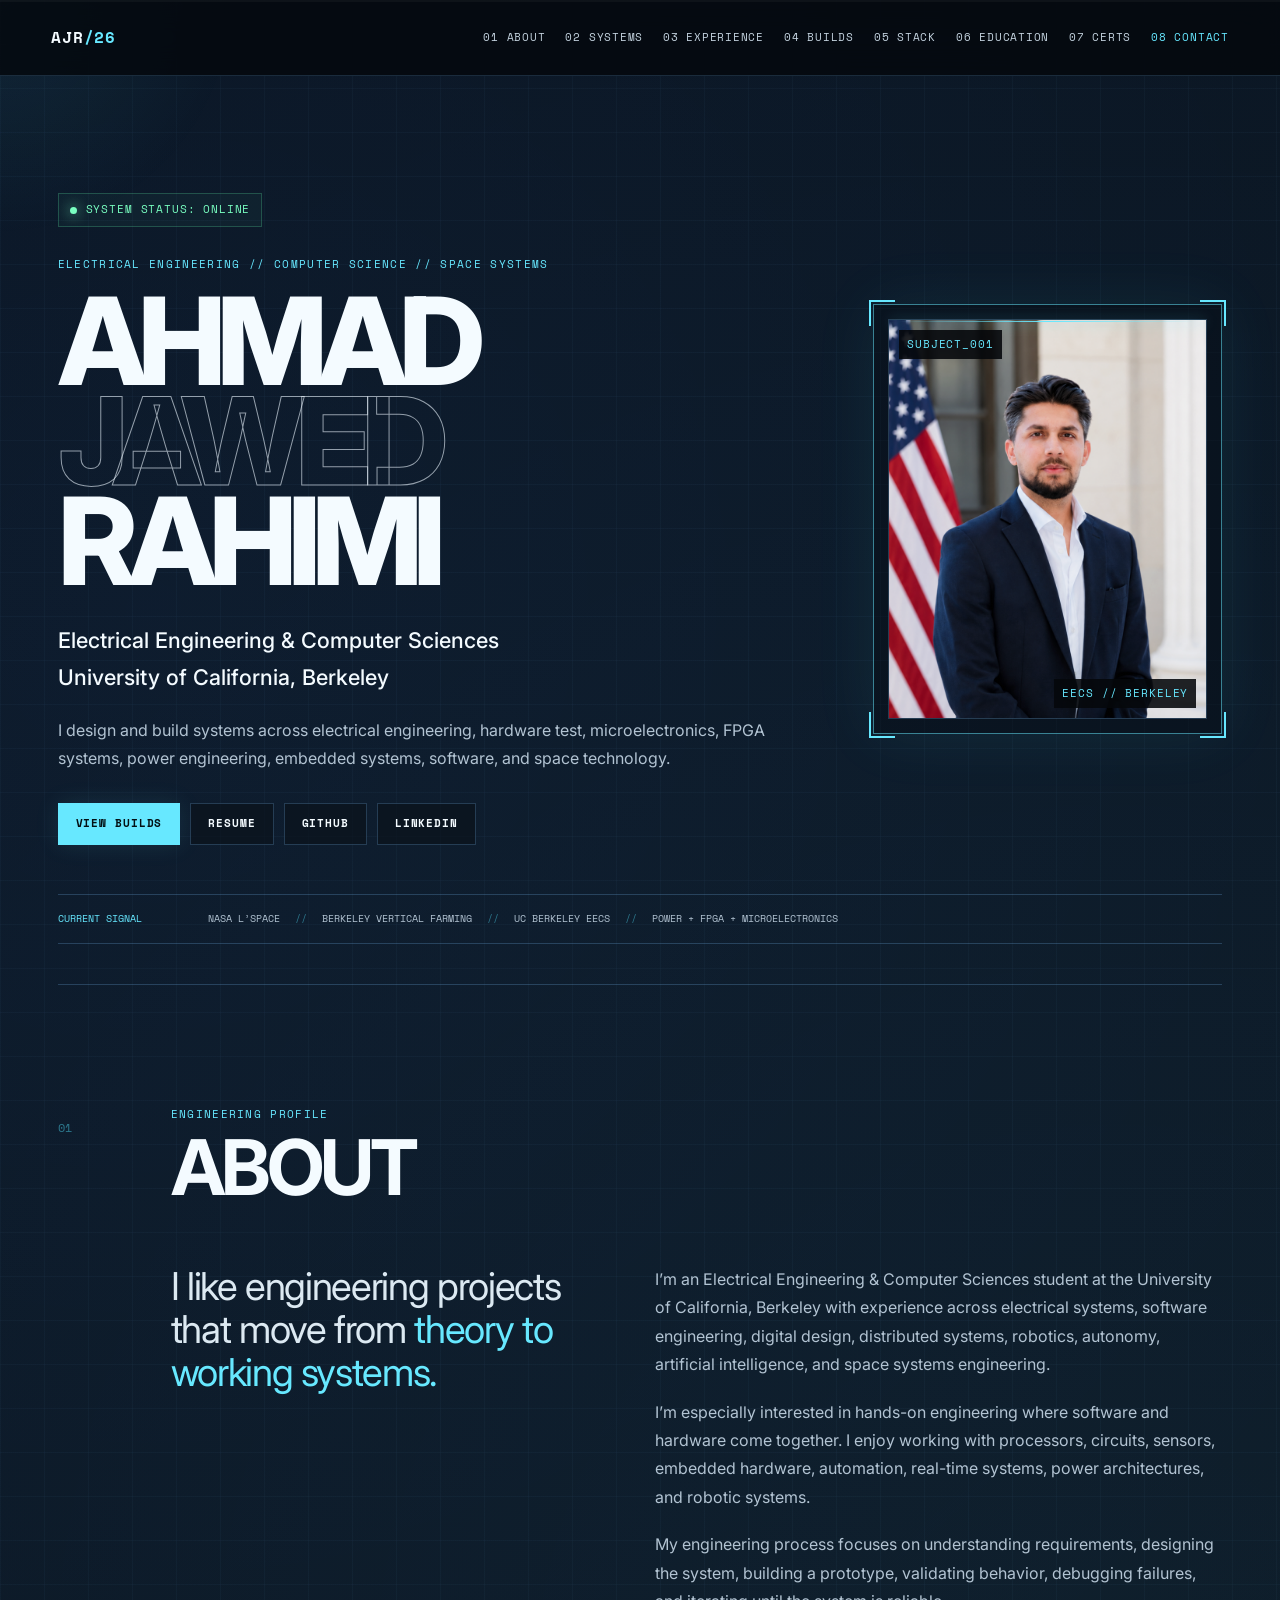
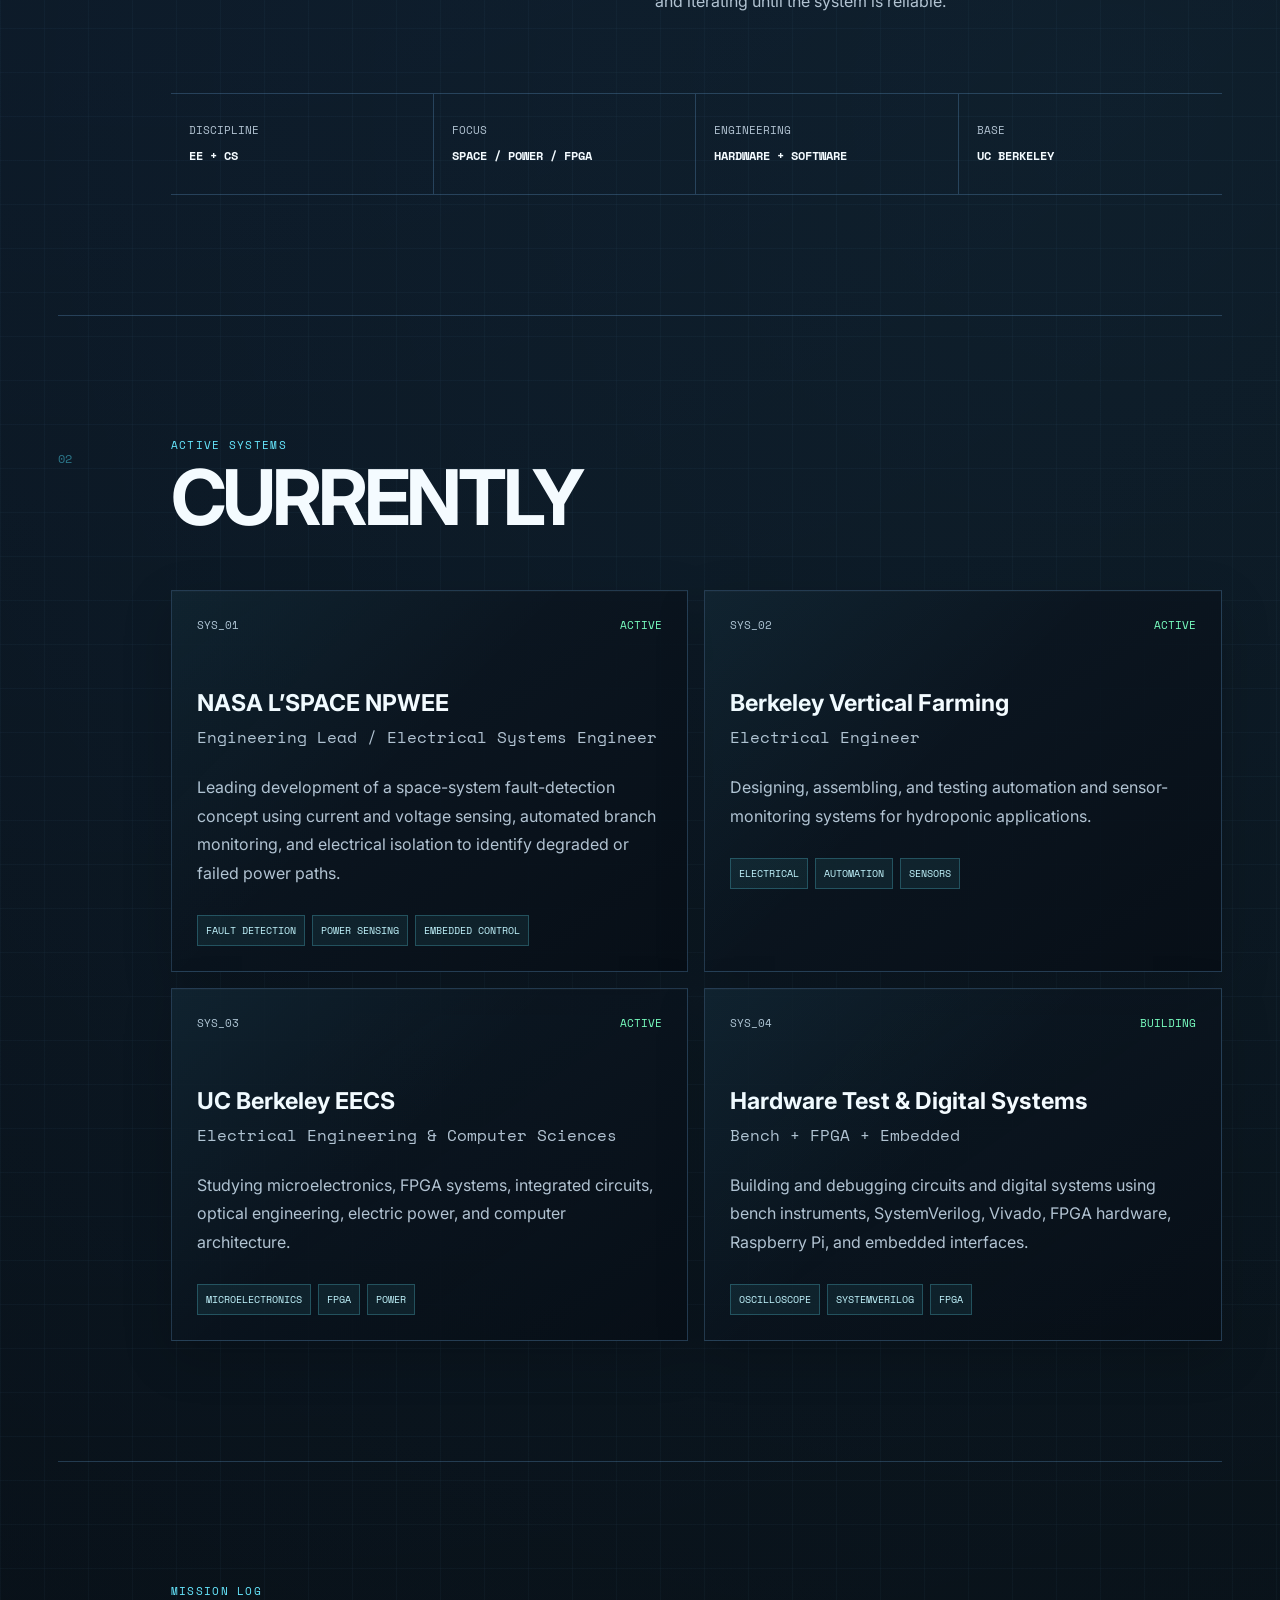
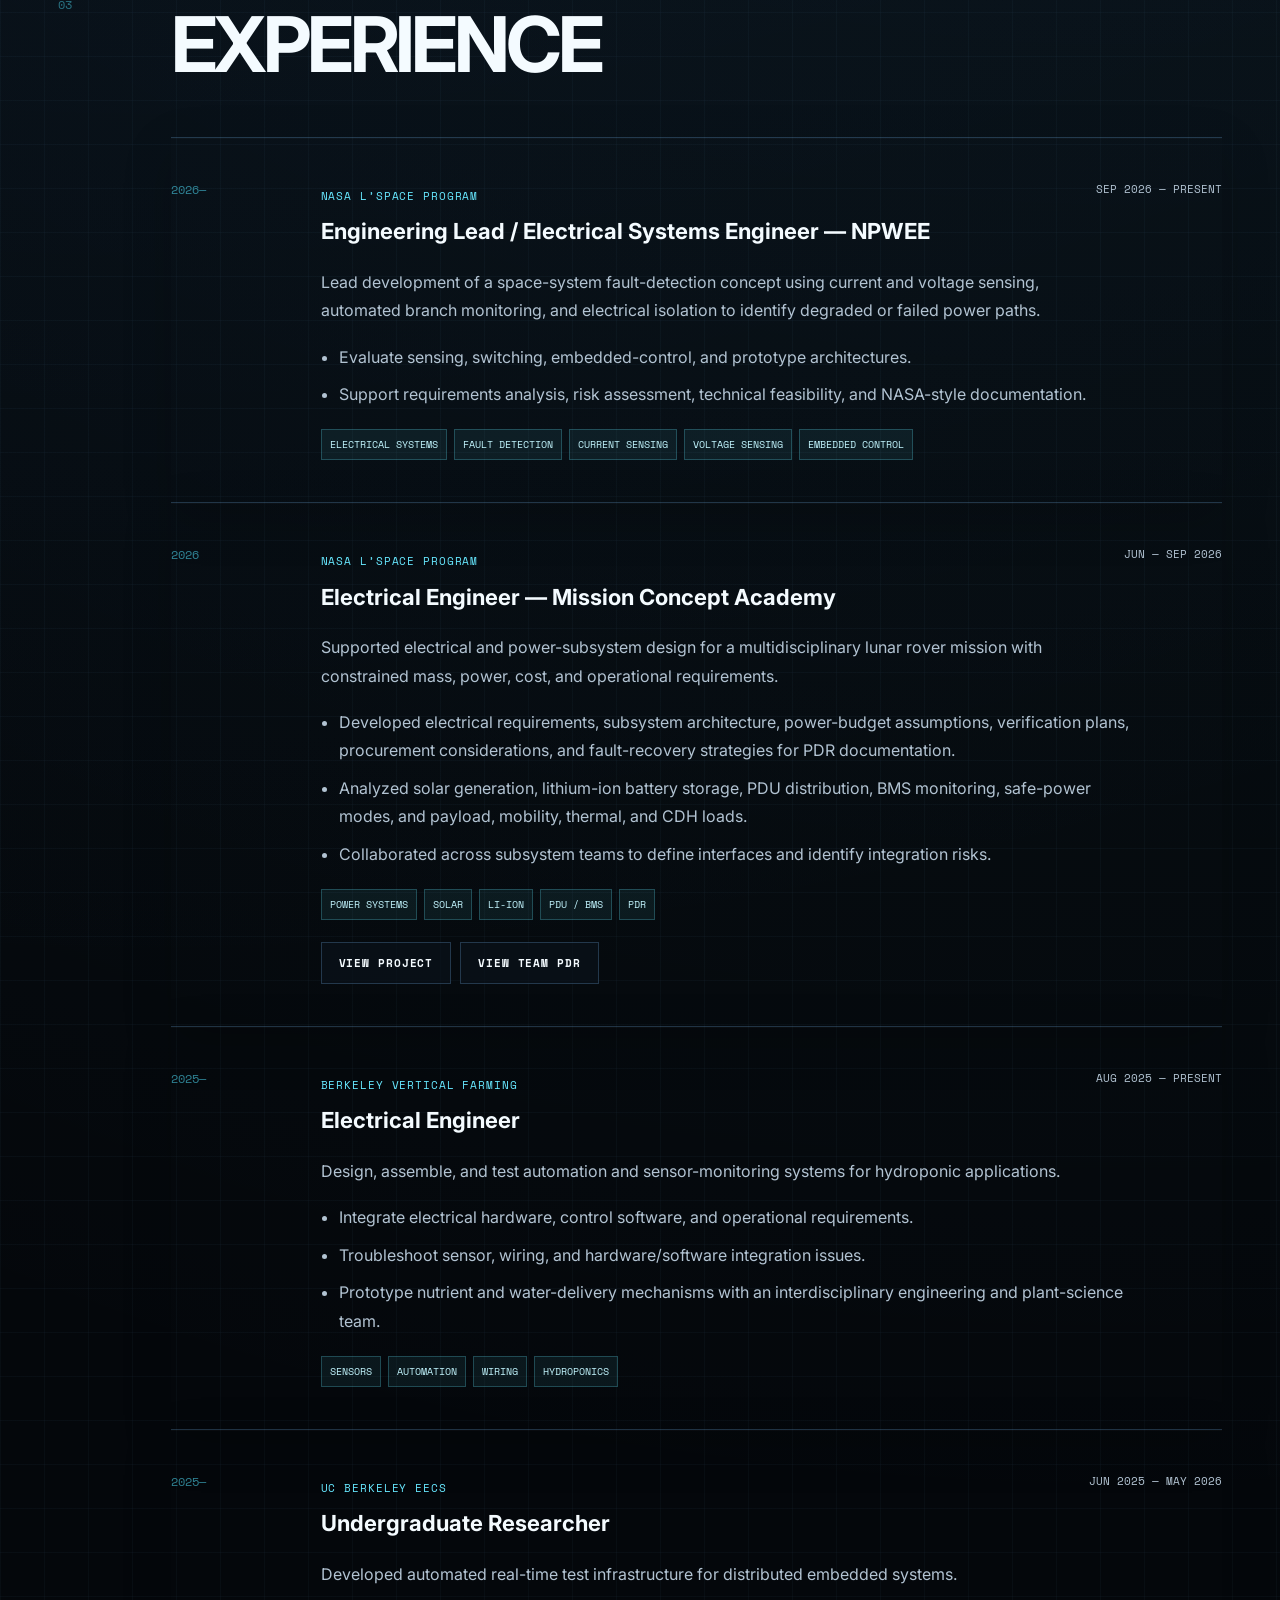
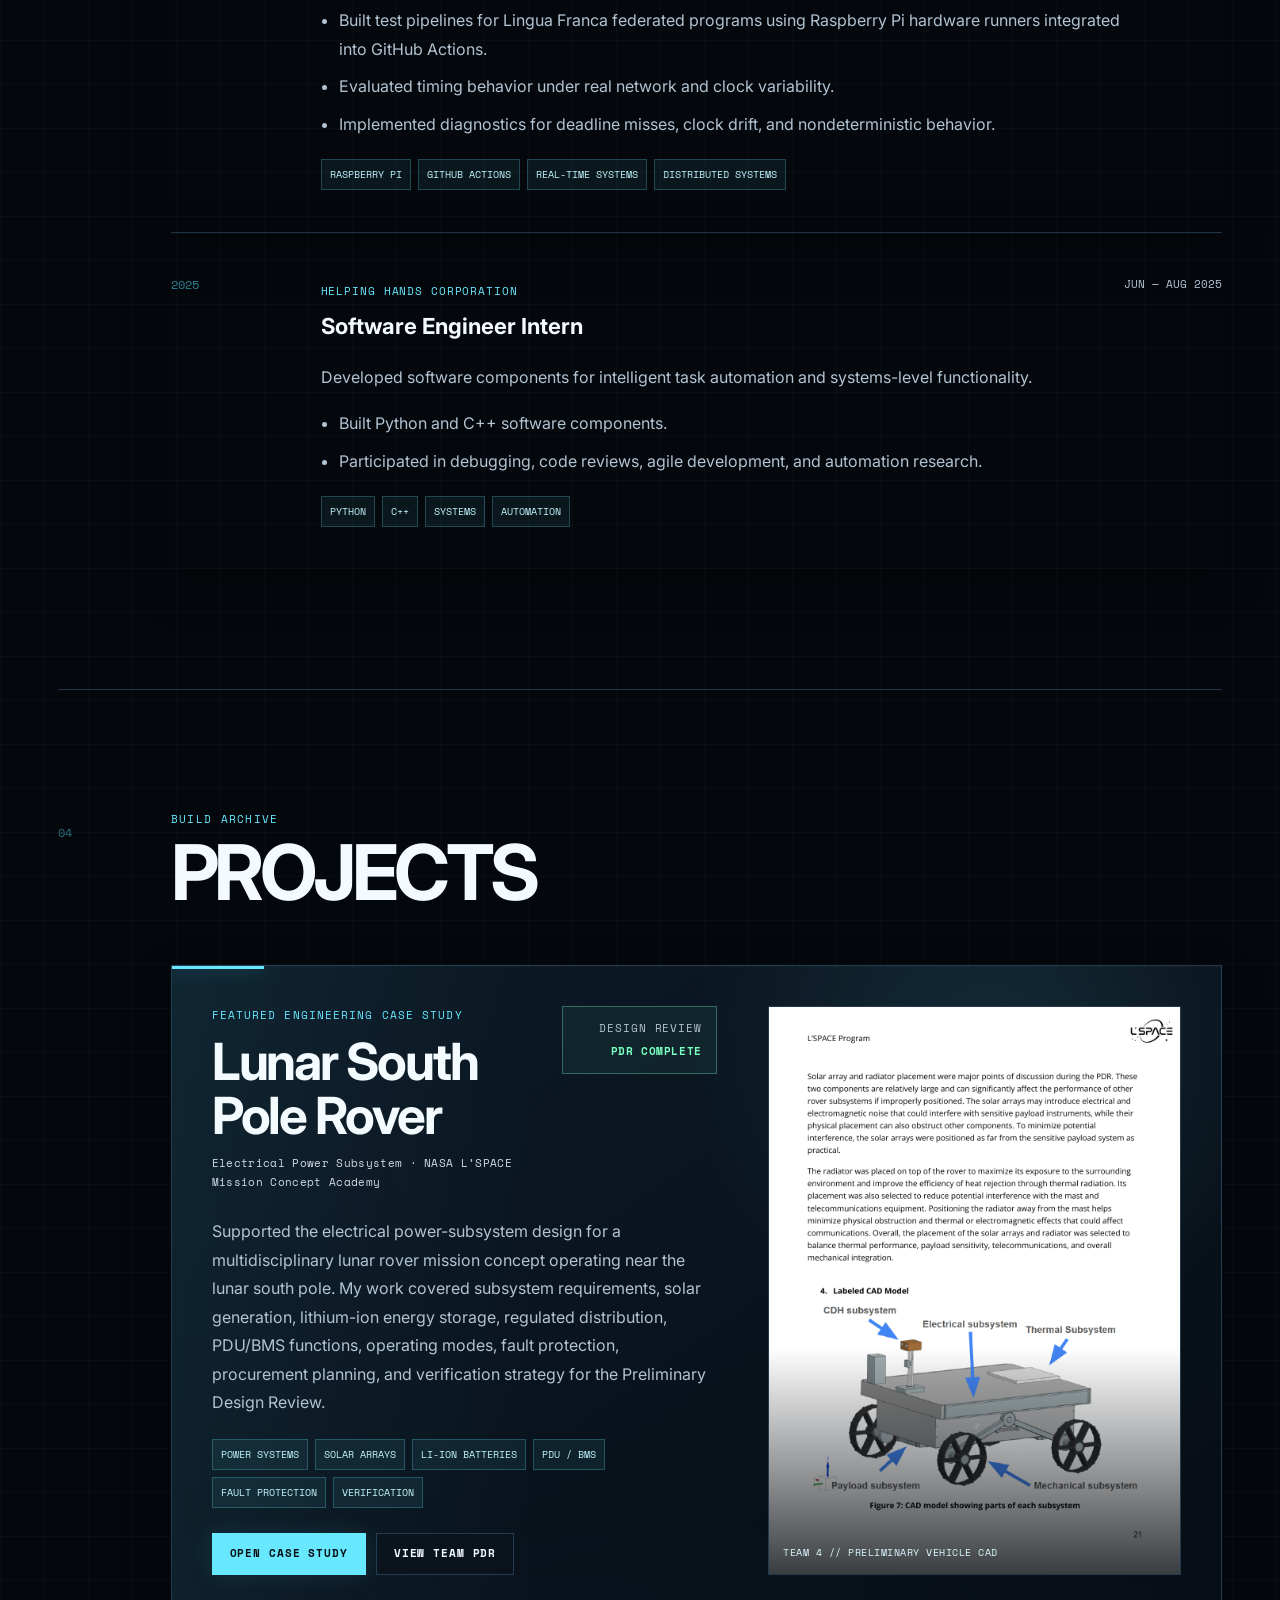
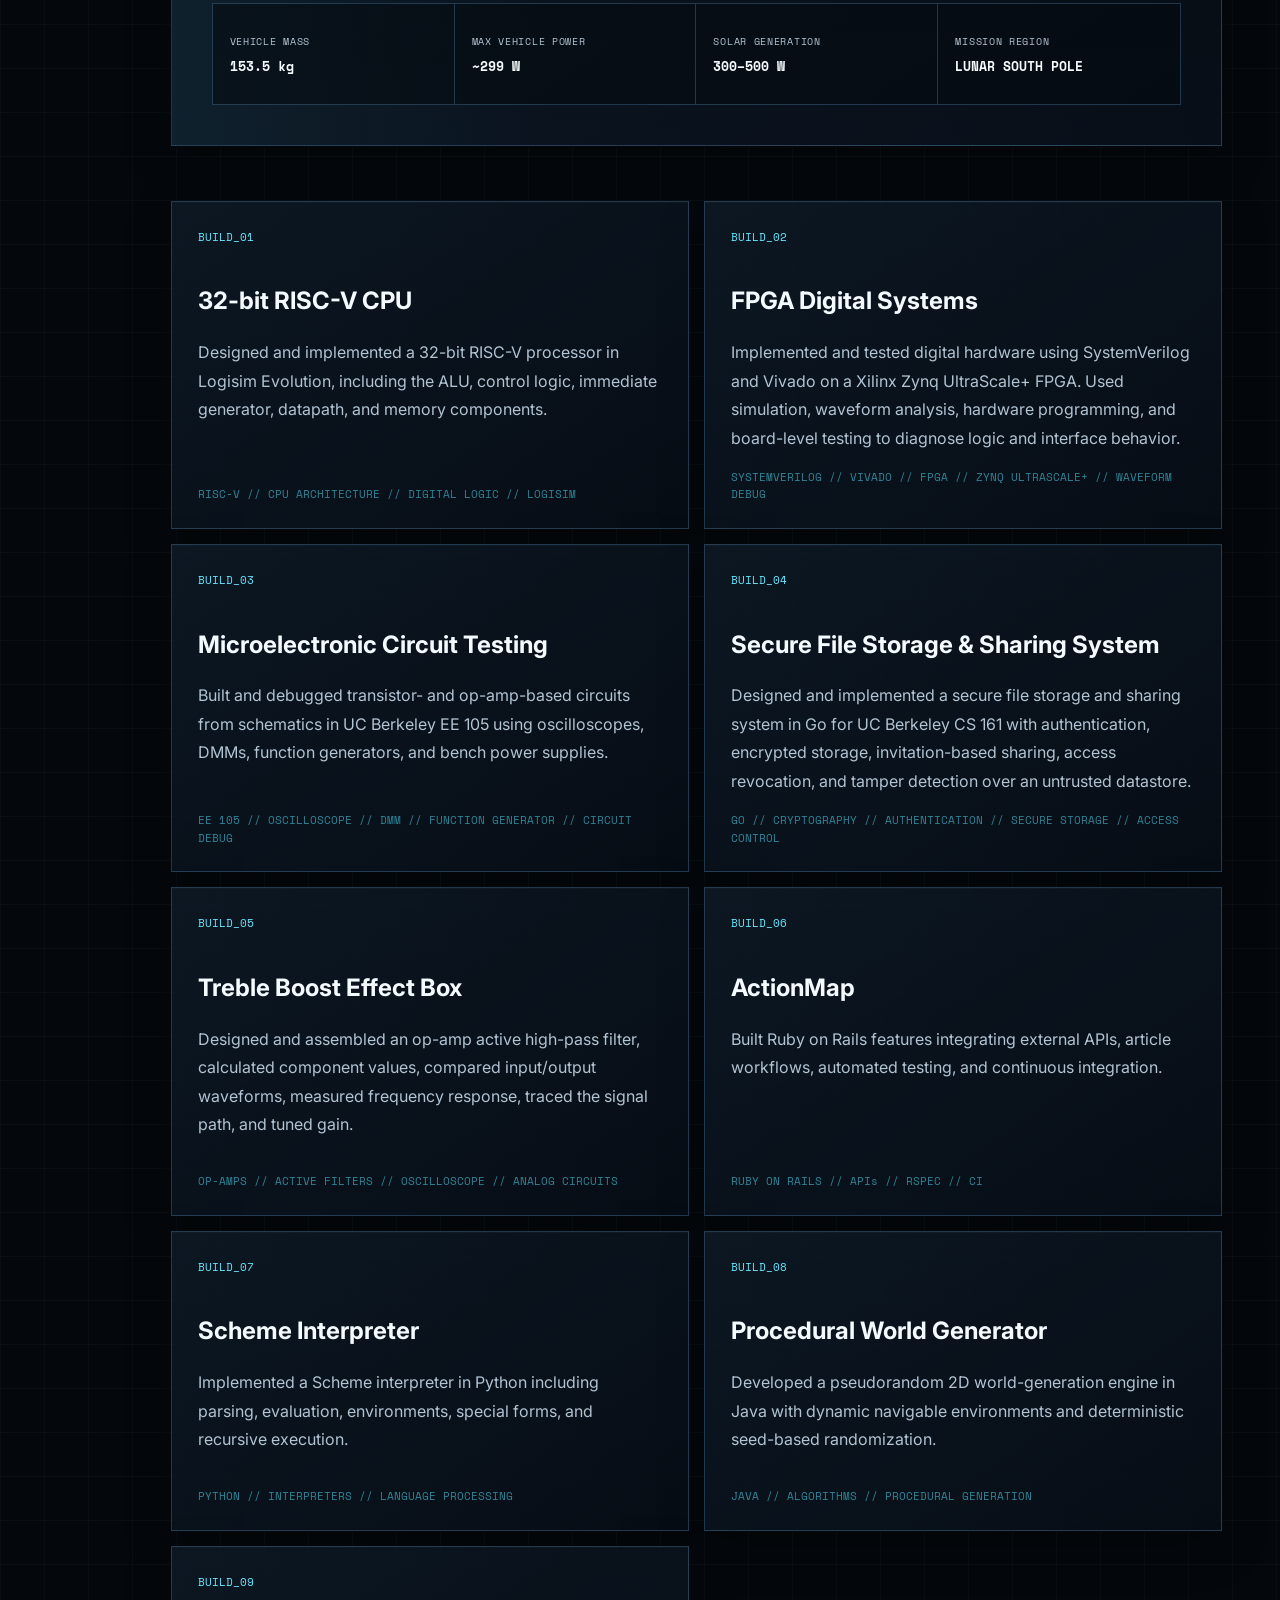
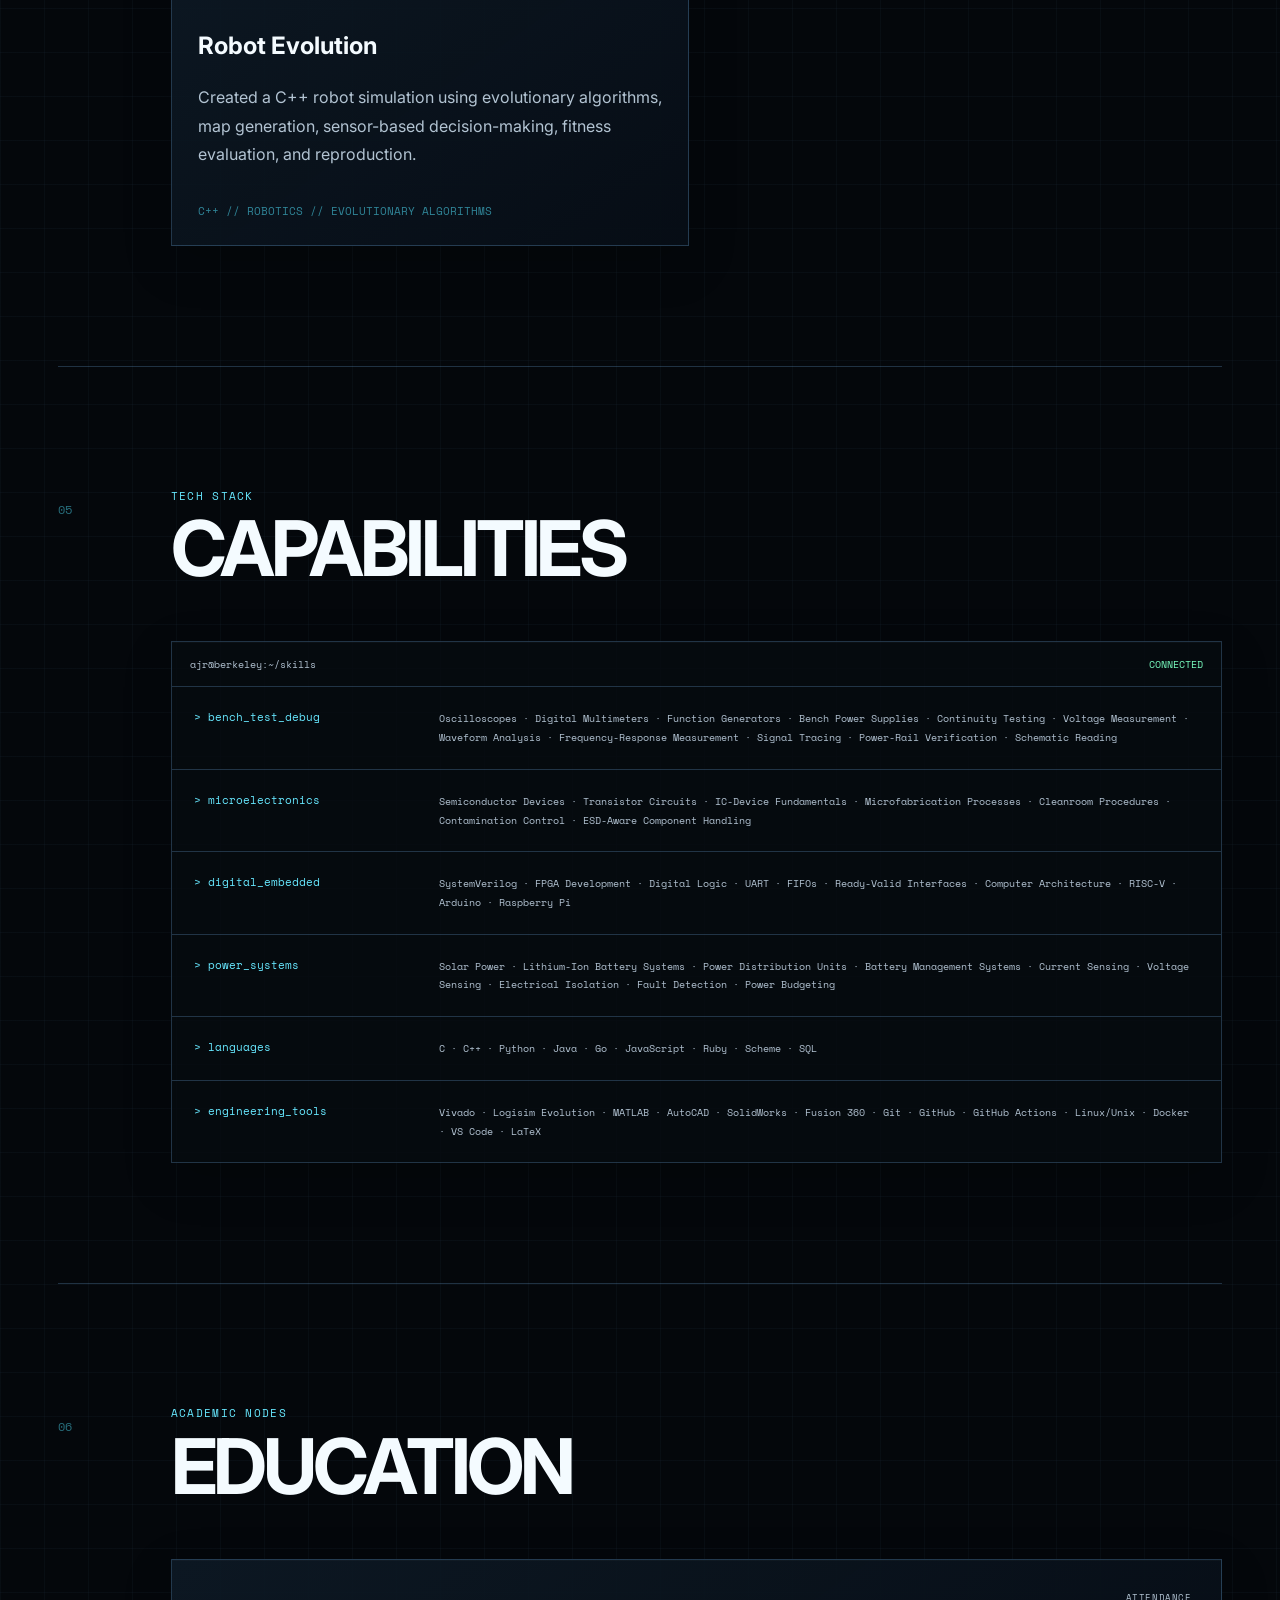
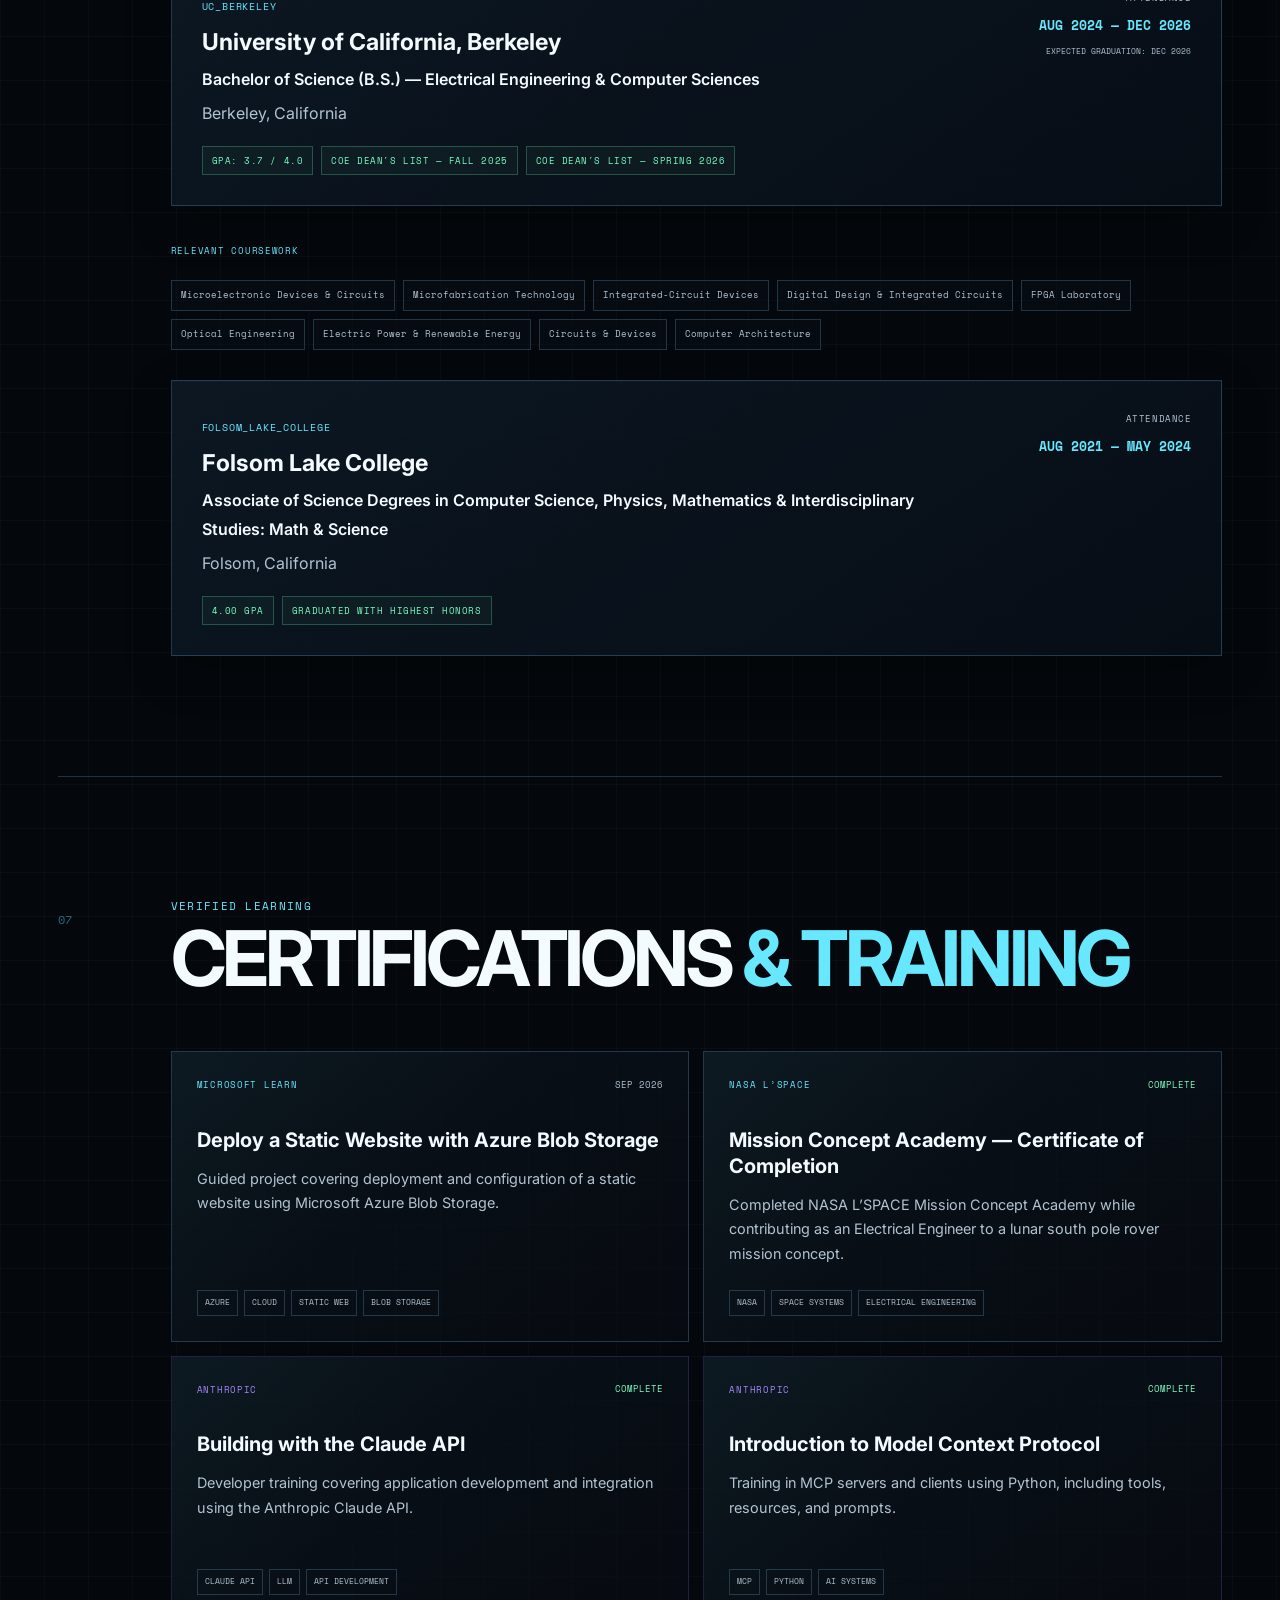
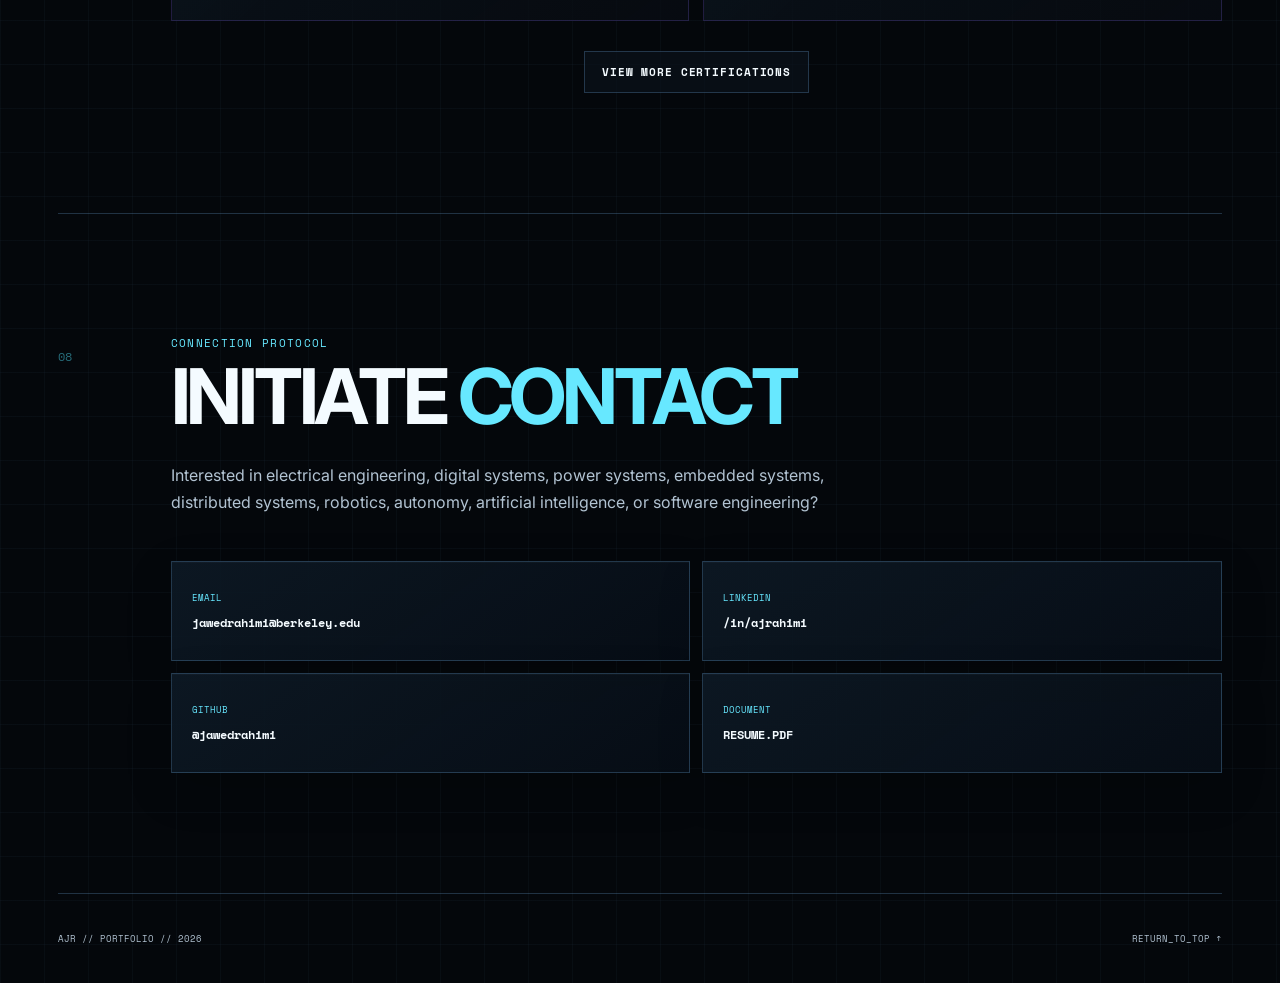
==== commit 8d87ee68: "Refresh portfolio design and LSPACE case study" ====
--- a/index.html
+++ b/index.html
@@ -22,8 +22,10 @@
 
 
 <body>
-
-  <div class="noise"></div>
+  <a class="skip-link" href="#about">SKIP TO CONTENT</a>
+  <div class="scroll-progress" aria-hidden="true"><span></span></div>
+
+<div class="noise"></div>
   <div class="cursor-glow"></div>
 
 
@@ -514,40 +516,91 @@
         <h2>PROJECTS</h2>
 
         <article class="featured-project">
-          <div class="featured-project-top">
+          <div class="featured-project-grid">
+            <div class="featured-project-content">
+              <div class="featured-project-header">
+                <div class="featured-project-heading">
+                  <span class="featured-eyebrow">FEATURED ENGINEERING CASE STUDY</span>
+                  <h3>Lunar South Pole Rover</h3>
+                  <p class="featured-subtitle">
+                    Electrical Power Subsystem · NASA L’SPACE Mission Concept Academy
+                  </p>
+                </div>
+
+                <div class="featured-status-block">
+                  <span>DESIGN REVIEW</span>
+                  <strong>PDR COMPLETE</strong>
+                </div>
+              </div>
+
+              <p class="featured-project-copy">
+                Supported the electrical power-subsystem design for a multidisciplinary lunar rover
+                mission concept operating near the lunar south pole. My work covered subsystem
+                requirements, solar generation, lithium-ion energy storage, regulated distribution,
+                PDU/BMS functions, operating modes, fault protection, procurement planning, and
+                verification strategy for the Preliminary Design Review.
+              </p>
+
+              <div class="featured-project-tags">
+                <span>POWER SYSTEMS</span>
+                <span>SOLAR ARRAYS</span>
+                <span>LI-ION BATTERIES</span>
+                <span>PDU / BMS</span>
+                <span>FAULT PROTECTION</span>
+                <span>VERIFICATION</span>
+              </div>
+
+              <div class="featured-project-actions">
+                <a class="future-btn primary" href="projects/lspace-power.html">
+                  OPEN CASE STUDY
+                </a>
+
+                <a
+                  class="future-btn"
+                  href="assets/LSPACE_Team4_PDR.pdf"
+                  target="_blank"
+                  rel="noopener noreferrer"
+                >
+                  VIEW TEAM PDR
+                </a>
+              </div>
+            </div>
+
+            <a
+              class="featured-project-visual"
+              href="projects/lspace-power.html"
+              aria-label="Open Lunar South Pole Rover power subsystem case study"
+            >
+              <img
+                src="assets/lspace-rover-cad.png"
+                alt="Labeled CAD model of the Team 4 lunar rover"
+              >
+              <span class="visual-tag">
+                TEAM 4 // PRELIMINARY VEHICLE CAD
+              </span>
+            </a>
+          </div>
+
+          <div class="project-metrics">
             <div>
-              <span class="featured-eyebrow">FEATURED ENGINEERING CASE STUDY</span>
-              <h3>Lunar South Pole Rover — Power Subsystem</h3>
-            </div>
-            <span class="featured-status">PDR COMPLETE</span>
-          </div>
-
-          <p class="featured-project-copy">
-            Electrical power-system design for a NASA L’SPACE lunar south pole rover concept.
-            My work focused on requirements, power architecture, solar generation, lithium-ion
-            energy storage, PDU/BMS functions, operating modes, fault protection, procurement,
-            and verification planning.
-          </p>
-
-          <div class="project-metrics">
-            <div><span>VEHICLE MASS</span><strong>153.455 kg</strong></div>
-            <div><span>MAX VEHICLE POWER</span><strong>298.91 W</strong></div>
-            <div><span>SOLAR REQUIREMENT</span><strong>300–500 W</strong></div>
-            <div><span>MISSION REGION</span><strong>LUNAR SOUTH POLE</strong></div>
-          </div>
-
-          <div class="featured-project-tags">
-            <span>POWER SYSTEMS</span>
-            <span>SOLAR ARRAYS</span>
-            <span>LI-ION BATTERIES</span>
-            <span>PDU / BMS</span>
-            <span>FAULT ISOLATION</span>
-            <span>VERIFICATION</span>
-          </div>
-
-          <div class="featured-project-actions">
-            <a class="future-btn primary" href="projects/lspace-power.html">OPEN CASE STUDY</a>
-            <a class="future-btn" href="assets/LSPACE_Team4_PDR.pdf" target="_blank" rel="noopener noreferrer">VIEW TEAM PDR</a>
+              <span>VEHICLE MASS</span>
+              <strong>153.5 kg</strong>
+            </div>
+
+            <div>
+              <span>MAX VEHICLE POWER</span>
+              <strong>~299 W</strong>
+            </div>
+
+            <div>
+              <span>SOLAR GENERATION</span>
+              <strong>300–500 W</strong>
+            </div>
+
+            <div>
+              <span>MISSION REGION</span>
+              <strong>LUNAR SOUTH POLE</strong>
+            </div>
           </div>
         </article>
 
@@ -1635,6 +1688,15 @@
 
   <script src="script.js"></script>
 
+  <button
+    class="back-to-top"
+    id="backToTop"
+    type="button"
+    aria-label="Back to top"
+  >
+    ↑
+  </button>
+
 </body>
 
 </html>
--- a/styles.css
+++ b/styles.css
@@ -2497,12 +2497,19 @@
 .featured-project {
   position: relative;
   margin-top: 55px;
-  padding: 32px;
+  margin-bottom: 42px;
+  padding: 34px;
   overflow: hidden;
-  border: 1px solid var(--line-strong);
-  background:
-    linear-gradient(145deg, rgba(12, 24, 34, .94), rgba(7, 12, 19, .86));
-  box-shadow: 0 0 55px rgba(81, 228, 255, .06);
+
+  border: 1px solid rgba(81, 228, 255, .34);
+  background:
+    linear-gradient(145deg, rgba(11, 22, 31, .97), rgba(6, 11, 17, .94));
+
+  box-shadow:
+    inset 0 1px 0 rgba(255,255,255,.025),
+    0 0 0 1px rgba(81,228,255,.025),
+    0 24px 60px rgba(0,0,0,.24),
+    0 0 42px rgba(81,228,255,.055);
 }
 
 .featured-project::before {
@@ -2510,12 +2517,26 @@
   position: absolute;
   inset: 0;
   pointer-events: none;
-  background:
-    linear-gradient(135deg, rgba(81,228,255,.07), transparent 34%),
-    linear-gradient(315deg, rgba(140,99,255,.045), transparent 32%);
-}
-
-.featured-project-top,
+
+  background:
+    linear-gradient(90deg, rgba(81,228,255,.055), transparent 35%),
+    linear-gradient(180deg, transparent 70%, rgba(102,132,255,.025));
+}
+
+.featured-project::after {
+  content: "";
+  position: absolute;
+  top: 0;
+  left: 0;
+
+  width: 92px;
+  height: 3px;
+
+  background: var(--cyan);
+  box-shadow: 0 0 18px rgba(81,228,255,.45);
+}
+
+.featured-project-header,
 .featured-project-copy,
 .project-metrics,
 .featured-project-tags,
@@ -2524,48 +2545,86 @@
   z-index: 1;
 }
 
-.featured-project-top {
+.featured-project-header {
   display: flex;
   align-items: flex-start;
   justify-content: space-between;
-  gap: 24px;
-}
-
-.featured-eyebrow,
-.featured-status {
+  gap: 34px;
+}
+
+.featured-project-heading {
+  min-width: 0;
+}
+
+.featured-eyebrow {
+  display: block;
+  color: var(--cyan);
   font-family: var(--mono);
   font-size: .58rem;
-  letter-spacing: .09em;
-}
-
-.featured-eyebrow { color: var(--cyan); }
-.featured-status {
+  letter-spacing: .1em;
+}
+
+.featured-project h3 {
+  margin-top: 11px;
+  color: var(--text);
+  font-size: clamp(2rem, 3.3vw, 3rem);
+  line-height: 1.04;
+  letter-spacing: -.04em;
+}
+
+.featured-subtitle {
+  margin-top: 10px;
+  color: var(--muted);
+  font-family: var(--mono);
+  font-size: .64rem;
+  letter-spacing: .03em;
+}
+
+.featured-status-block {
+  min-width: 155px;
+  padding: 12px 14px;
+
+  border: 1px solid rgba(101,255,179,.22);
+  background: rgba(101,255,179,.035);
+
+  text-align: right;
+}
+
+.featured-status-block span {
+  display: block;
+  color: var(--muted);
+  font-family: var(--mono);
+  font-size: .48rem;
+  letter-spacing: .08em;
+}
+
+.featured-status-block strong {
+  display: block;
+  margin-top: 5px;
   color: var(--green);
-  padding: 6px 9px;
-  border: 1px solid rgba(101,255,179,.25);
-  background: rgba(101,255,179,.04);
-  white-space: nowrap;
-}
-
-.featured-project h3 {
-  margin-top: 10px;
-  font-size: clamp(1.8rem, 3vw, 2.8rem);
-  line-height: 1.08;
-  letter-spacing: -.035em;
+  font-family: var(--mono);
+  font-size: .67rem;
+  letter-spacing: .055em;
 }
 
 .featured-project-copy {
-  max-width: 860px;
-  margin-top: 22px;
+  max-width: 920px;
+  margin-top: 26px;
+
   color: var(--muted);
+  font-size: .98rem;
+  line-height: 1.8;
 }
 
 .project-metrics {
   display: grid;
   grid-template-columns: repeat(4, minmax(0, 1fr));
+  gap: 0;
+
   margin-top: 30px;
-  border-top: 1px solid var(--line);
-  border-bottom: 1px solid var(--line);
+
+  border: 1px solid var(--line);
+  background: rgba(5, 10, 15, .38);
 }
 
 .project-metrics > div {
@@ -2573,40 +2632,102 @@
   display: flex;
   flex-direction: column;
   justify-content: center;
-  padding: 16px;
+
+  padding: 17px;
+
   border-right: 1px solid var(--line);
 }
-.project-metrics > div:last-child { border-right: 0; }
+
+.project-metrics > div:last-child {
+  border-right: 0;
+}
+
 .project-metrics span {
   color: var(--muted);
   font-family: var(--mono);
-  font-size: .51rem;
-}
+  font-size: .5rem;
+  letter-spacing: .07em;
+}
+
 .project-metrics strong {
-  margin-top: 7px;
+  margin-top: 8px;
   color: var(--text);
   font-family: var(--mono);
-  font-size: .72rem;
+  font-size: .78rem;
+  line-height: 1.35;
 }
 
 .featured-project-tags {
   display: flex;
   flex-wrap: wrap;
   gap: 7px;
-  margin-top: 24px;
-}
+  margin-top: 22px;
+}
+
 .featured-project-tags span {
   padding: 6px 8px;
-  border: 1px solid var(--line);
+
+  border: 1px solid rgba(81,228,255,.17);
+  background: rgba(81,228,255,.025);
+
   color: var(--muted);
   font-family: var(--mono);
-  font-size: .52rem;
-}
+  font-size: .51rem;
+}
+
 .featured-project-actions {
   display: flex;
   flex-wrap: wrap;
   gap: 10px;
   margin-top: 25px;
+}
+
+@media (max-width: 900px) {
+  .featured-project-header {
+    flex-direction: column;
+  }
+
+  .featured-status-block {
+    min-width: 0;
+    width: 100%;
+    text-align: left;
+  }
+
+  .project-metrics {
+    grid-template-columns: repeat(2, minmax(0, 1fr));
+  }
+
+  .project-metrics > div:nth-child(2) {
+    border-right: 0;
+  }
+
+  .project-metrics > div:nth-child(-n+2) {
+    border-bottom: 1px solid var(--line);
+  }
+}
+
+@media (max-width: 560px) {
+  .featured-project {
+    padding: 24px 18px;
+  }
+
+  .project-metrics {
+    grid-template-columns: 1fr;
+  }
+
+  .project-metrics > div {
+    min-height: 82px;
+    border-right: 0;
+    border-bottom: 1px solid var(--line);
+  }
+
+  .project-metrics > div:nth-child(2) {
+    border-right: 0;
+  }
+
+  .project-metrics > div:last-child {
+    border-bottom: 0;
+  }
 }
 
 /* ==========================================
@@ -2742,3 +2863,1381 @@
   .case-meta div:last-child { border-bottom: none; }
   .featured-project { padding: 24px; }
 }
+
+
+/* ==========================================
+   2026 VISUAL + ACCESSIBILITY REFRESH
+========================================== */
+
+:root {
+  --bg: #04070b;
+  --bg-soft: #081019;
+  --panel: rgba(10, 20, 30, 0.92);
+  --panel-strong: #0d1824;
+  --text: #f4fbff;
+  --muted: #b2c3d2;
+  --muted-strong: #d0dce6;
+  --cyan: #67e8ff;
+  --blue: #7a9cff;
+  --violet: #a384ff;
+  --green: #79ffc1;
+  --line: rgba(126, 195, 255, 0.23);
+  --line-strong: rgba(103, 232, 255, 0.52);
+  --glow: rgba(103, 232, 255, 0.18);
+}
+
+html {
+  scroll-padding-top: 94px;
+}
+
+body {
+  color: var(--text);
+  font-size: 16.5px;
+  line-height: 1.7;
+
+  background:
+    radial-gradient(
+      circle at 12% 5%,
+      rgba(60, 126, 255, .11),
+      transparent 31%
+    ),
+    radial-gradient(
+      circle at 87% 14%,
+      rgba(103, 232, 255, .08),
+      transparent 29%
+    ),
+    linear-gradient(
+      rgba(74, 126, 170, .055) 1px,
+      transparent 1px
+    ),
+    linear-gradient(
+      90deg,
+      rgba(74, 126, 170, .055) 1px,
+      transparent 1px
+    ),
+    var(--bg);
+
+  background-size:
+    auto,
+    auto,
+    44px 44px,
+    44px 44px,
+    auto;
+}
+
+p,
+li {
+  color: var(--muted);
+}
+
+a,
+button {
+  -webkit-tap-highlight-color: transparent;
+}
+
+a:focus-visible,
+button:focus-visible {
+  outline: 2px solid var(--cyan);
+  outline-offset: 4px;
+}
+
+
+/* ACCESSIBILITY */
+
+.skip-link {
+  position: fixed;
+  top: 10px;
+  left: 14px;
+  z-index: 9999;
+
+  padding: 10px 14px;
+  transform: translateY(-160%);
+
+  border: 1px solid var(--cyan);
+  background: #07111b;
+  color: var(--text);
+
+  font-family: var(--mono);
+  font-size: .72rem;
+  text-decoration: none;
+
+  transition: transform .2s ease;
+}
+
+.skip-link:focus {
+  transform: translateY(0);
+}
+
+
+/* SCROLL PROGRESS */
+
+.scroll-progress {
+  position: fixed;
+  inset: 0 0 auto 0;
+  z-index: 9998;
+
+  height: 2px;
+
+  background:
+    rgba(255,255,255,.035);
+}
+
+.scroll-progress span {
+  display: block;
+
+  width: 100%;
+  height: 100%;
+
+  transform: scaleX(0);
+  transform-origin: left center;
+
+  background:
+    linear-gradient(
+      90deg,
+      var(--cyan),
+      var(--blue),
+      var(--violet)
+    );
+
+  box-shadow:
+    0 0 14px
+    rgba(103,232,255,.5);
+}
+
+
+/* NAV */
+
+.navbar {
+  background:
+    rgba(4, 8, 13, .82);
+
+  border-bottom-color:
+    rgba(126, 195, 255, .18);
+
+  backdrop-filter:
+    blur(16px);
+}
+
+.nav-links a {
+  color: #c4d3df;
+  font-size: .68rem;
+}
+
+.nav-links a:hover,
+.nav-links a.active {
+  color: var(--cyan);
+}
+
+.nav-links a.active::after {
+  transform: scaleX(1);
+}
+
+
+/* SMALL UI TEXT — INCREASED FOR READABILITY */
+
+.hero-kicker,
+.section-kicker,
+.image-label,
+.system-card-top,
+.mission-org,
+.mission-period,
+.metric-label,
+.build-id,
+.build-tech,
+.case-source,
+.case-caption,
+.featured-eyebrow,
+.featured-subtitle,
+.featured-status-block span,
+.featured-status-block strong {
+  font-size: max(.66rem, 11px);
+}
+
+
+/* BODY COPY — HIGHER CONTRAST */
+
+.hero-description,
+.about-copy p,
+.system-card p,
+.mission-details p,
+.mission-details li,
+.build-card p,
+.education-panel p,
+.contact-node p,
+.featured-project-copy {
+  color: var(--muted);
+
+  font-size:
+    clamp(.96rem, 1.25vw, 1.04rem);
+
+  line-height: 1.78;
+}
+
+.hero-description {
+  max-width: 710px;
+}
+
+.about-lead {
+  color: #dce9f2;
+}
+
+.about-lead span {
+  color: var(--cyan);
+}
+
+
+/* CARDS */
+
+.system-card,
+.build-card,
+.education-panel,
+.contact-node,
+.stack-terminal,
+.mission-entry,
+.featured-project {
+  border-color: var(--line);
+
+  box-shadow:
+    inset 0 1px 0
+      rgba(255,255,255,.025),
+    0 16px 46px
+      rgba(0,0,0,.18);
+}
+
+.system-card,
+.build-card,
+.education-panel,
+.contact-node {
+  background:
+    linear-gradient(
+      145deg,
+      rgba(13, 25, 37, .92),
+      rgba(7, 14, 22, .9)
+    );
+}
+
+.system-card:hover,
+.build-card:hover,
+.education-panel:hover,
+.contact-node:hover {
+  border-color:
+    var(--line-strong);
+
+  transform:
+    translateY(-4px);
+
+  box-shadow:
+    0 20px 56px
+      rgba(0,0,0,.26),
+    0 0 30px
+      rgba(103,232,255,.07);
+}
+
+.system-readouts span,
+.mission-tags span,
+.featured-project-tags span {
+  color: #c3f6ff;
+
+  background:
+    rgba(103,232,255,.07);
+
+  border-color:
+    rgba(103,232,255,.24);
+
+  font-size:
+    max(.62rem, 10px);
+}
+
+
+/* BUTTONS */
+
+.future-btn {
+  min-height: 42px;
+
+  display: inline-flex;
+  align-items: center;
+  justify-content: center;
+
+  font-size:
+    max(.68rem, 11px);
+
+  font-weight: 700;
+}
+
+.future-btn.primary {
+  box-shadow:
+    0 0 25px
+      rgba(103,232,255,.10);
+}
+
+.future-btn:hover {
+  box-shadow:
+    0 0 28px
+      rgba(103,232,255,.12);
+}
+
+
+/* FEATURED L'SPACE PROJECT */
+
+.featured-project {
+  padding:
+    clamp(24px, 3.2vw, 40px);
+
+  background:
+    radial-gradient(
+      circle at 78% 12%,
+      rgba(103,232,255,.11),
+      transparent 28%
+    ),
+    linear-gradient(
+      145deg,
+      rgba(13, 27, 40, .97),
+      rgba(6, 12, 19, .97)
+    );
+}
+
+.featured-project-grid {
+  position: relative;
+  z-index: 1;
+
+  display: grid;
+
+  grid-template-columns:
+    minmax(0, 1.1fr)
+    minmax(300px, .9fr);
+
+  gap:
+    clamp(24px, 4vw, 54px);
+
+  align-items: stretch;
+}
+
+.featured-project-header {
+  display: flex;
+  justify-content: space-between;
+  gap: 24px;
+}
+
+.featured-project h3 {
+  font-size:
+    clamp(2.25rem, 4vw, 4rem);
+}
+
+.featured-subtitle {
+  margin-top: 12px;
+  color: var(--muted-strong);
+}
+
+.featured-status-block {
+  flex: 0 0 auto;
+
+  border-color:
+    rgba(121,255,193,.33);
+
+  background:
+    rgba(121,255,193,.06);
+}
+
+.featured-project-copy {
+  max-width: 760px;
+}
+
+.featured-project-visual {
+  position: relative;
+
+  display: block;
+
+  min-height: 330px;
+
+  overflow: hidden;
+
+  border:
+    1px solid var(--line);
+
+  background:
+    #071019;
+
+  text-decoration: none;
+}
+
+.featured-project-visual::after {
+  content: "";
+
+  position: absolute;
+  inset: 0;
+
+  background:
+    linear-gradient(
+      180deg,
+      transparent 60%,
+      rgba(3,7,11,.78)
+    );
+
+  pointer-events: none;
+}
+
+.featured-project-visual img {
+  width: 100%;
+  height: 100%;
+
+  min-height: 330px;
+
+  object-fit: cover;
+
+  transition:
+    transform .5s ease,
+    filter .5s ease;
+}
+
+.featured-project-visual:hover img {
+  transform:
+    scale(1.025);
+
+  filter:
+    brightness(1.08);
+}
+
+.visual-tag {
+  position: absolute;
+  z-index: 2;
+
+  left: 14px;
+  bottom: 13px;
+
+  color: #d9f9ff;
+
+  font-family: var(--mono);
+
+  font-size:
+    max(.62rem, 10px);
+
+  letter-spacing: .05em;
+}
+
+.project-metrics {
+  position: relative;
+  z-index: 1;
+
+  margin-top: 28px;
+
+  background:
+    rgba(4, 10, 16, .55);
+
+  border-color:
+    rgba(126,195,255,.24);
+}
+
+.project-metrics span {
+  color: var(--muted);
+
+  font-size:
+    max(.62rem, 10px);
+}
+
+.project-metrics strong {
+  color: #f8fdff;
+
+  font-size:
+    clamp(.8rem, 1vw, .95rem);
+}
+
+
+/* ==========================================
+   L'SPACE CASE STUDY
+========================================== */
+
+.case-study-body {
+  background:
+    radial-gradient(
+      circle at 75% 0%,
+      rgba(103,232,255,.10),
+      transparent 30%
+    ),
+    radial-gradient(
+      circle at 0% 25%,
+      rgba(122,156,255,.08),
+      transparent 32%
+    ),
+    linear-gradient(
+      rgba(74,126,170,.045) 1px,
+      transparent 1px
+    ),
+    linear-gradient(
+      90deg,
+      rgba(74,126,170,.045) 1px,
+      transparent 1px
+    ),
+    var(--bg);
+
+  background-size:
+    auto,
+    auto,
+    48px 48px,
+    48px 48px,
+    auto;
+}
+
+.case-topbar {
+  position: sticky;
+  top: 0;
+  z-index: 90;
+
+  width: 100%;
+  min-height: 68px;
+
+  padding:
+    0 max(4.5vw, 20px);
+
+  display: flex;
+  align-items: center;
+  justify-content: space-between;
+
+  border-bottom:
+    1px solid
+    rgba(126,195,255,.18);
+
+  background:
+    rgba(4,8,13,.84);
+
+  backdrop-filter:
+    blur(16px);
+}
+
+.case-topbar-links {
+  display: flex;
+  gap: 20px;
+}
+
+.case-topbar-links a {
+  color: var(--muted-strong);
+
+  font-family: var(--mono);
+
+  font-size:
+    max(.64rem, 10px);
+
+  text-decoration: none;
+}
+
+.case-topbar-links a:hover {
+  color: var(--cyan);
+}
+
+.case-page {
+  width:
+    min(1240px, 91%);
+
+  padding:
+    72px 0 120px;
+}
+
+.case-hero-updated {
+  display: grid;
+
+  grid-template-columns:
+    minmax(0, 1.1fr)
+    minmax(350px, .9fr);
+
+  gap:
+    42px 52px;
+
+  padding-bottom:
+    50px;
+}
+
+.case-hero-copy {
+  align-self: center;
+}
+
+.case-kicker {
+  color: var(--cyan);
+
+  font-size:
+    max(.72rem, 11px);
+}
+
+.case-hero h1 {
+  margin-top: 18px;
+
+  font-size:
+    clamp(3rem, 7.4vw, 7.6rem);
+
+  line-height: .88;
+}
+
+.case-hero h1 span {
+  color: transparent;
+
+  -webkit-text-stroke:
+    1px
+    rgba(103,232,255,.9);
+
+  text-shadow:
+    0 0 24px
+    rgba(103,232,255,.08);
+}
+
+.case-lead {
+  max-width: 790px;
+
+  color: #c1cfda;
+
+  font-size:
+    clamp(1rem, 1.5vw, 1.16rem);
+
+  line-height: 1.78;
+}
+
+.case-role-line {
+  display: flex;
+  flex-wrap: wrap;
+
+  gap: 28px;
+
+  margin-top: 28px;
+}
+
+.case-role-line div {
+  min-width: 220px;
+}
+
+.case-role-line span {
+  display: block;
+
+  color: var(--cyan);
+
+  font-family: var(--mono);
+
+  font-size:
+    max(.62rem, 10px);
+}
+
+.case-role-line strong {
+  display: block;
+
+  margin-top: 5px;
+
+  color: #eef9ff;
+
+  font-size: .93rem;
+}
+
+.case-hero-media {
+  position: relative;
+
+  min-height: 430px;
+
+  margin: 0;
+
+  overflow: hidden;
+
+  border:
+    1px solid
+    var(--line-strong);
+
+  background:
+    #071019;
+
+  box-shadow:
+    0 24px 70px
+    rgba(0,0,0,.32);
+}
+
+.case-hero-media img {
+  width: 100%;
+  height: 100%;
+
+  min-height: 430px;
+
+  object-fit: cover;
+}
+
+.case-hero-media figcaption {
+  position: absolute;
+
+  left: 14px;
+  bottom: 12px;
+
+  padding:
+    6px 8px;
+
+  background:
+    rgba(3,8,13,.78);
+
+  color:
+    #d8f8ff;
+
+  font-family:
+    var(--mono);
+
+  font-size:
+    max(.62rem, 10px);
+}
+
+.case-meta {
+  grid-column:
+    1 / -1;
+
+  margin-top: 0;
+
+  border-color:
+    rgba(126,195,255,.22);
+
+  background:
+    rgba(7,14,21,.55);
+}
+
+.case-meta span {
+  color: var(--muted);
+
+  font-size:
+    max(.62rem, 10px);
+}
+
+.case-meta strong {
+  color: #f3fbff;
+
+  font-size:
+    max(.72rem, 12px);
+}
+
+
+/* STICKY CASE INDEX */
+
+.case-toc {
+  position: sticky;
+
+  top: 67px;
+
+  z-index: 50;
+
+  display: flex;
+
+  gap: 7px;
+
+  overflow-x: auto;
+
+  margin:
+    0 -2px;
+
+  padding:
+    12px 2px;
+
+  border-bottom:
+    1px solid
+    rgba(126,195,255,.18);
+
+  background:
+    rgba(4,8,13,.92);
+
+  backdrop-filter:
+    blur(16px);
+
+  scrollbar-width: thin;
+}
+
+.case-toc > span,
+.case-toc a {
+  flex: 0 0 auto;
+
+  padding:
+    8px 10px;
+
+  font-family:
+    var(--mono);
+
+  font-size:
+    max(.62rem, 10px);
+}
+
+.case-toc > span {
+  color: var(--cyan);
+}
+
+.case-toc a {
+  color: #b8c9d6;
+
+  border:
+    1px solid
+    rgba(126,195,255,.13);
+
+  text-decoration: none;
+}
+
+.case-toc a:hover {
+  color: var(--cyan);
+
+  border-color:
+    rgba(103,232,255,.35);
+
+  background:
+    rgba(103,232,255,.04);
+}
+
+
+/* CASE SECTIONS */
+
+.case-section {
+  grid-template-columns:
+    180px minmax(0, 1fr);
+
+  gap: 52px;
+
+  padding:
+    clamp(64px, 8vw, 104px)
+    0;
+
+  scroll-margin-top:
+    126px;
+}
+
+.case-number {
+  color: var(--cyan);
+
+  font-size:
+    max(.7rem, 11px);
+
+  letter-spacing:
+    .06em;
+}
+
+.case-body {
+  max-width: 920px;
+}
+
+.case-body h2 {
+  color: var(--text);
+
+  font-size:
+    clamp(2.35rem, 5vw, 4.6rem);
+
+  line-height: .98;
+}
+
+.case-body p,
+.case-body li {
+  color: #b8c8d5;
+
+  font-size:
+    clamp(.98rem, 1.3vw, 1.07rem);
+
+  line-height: 1.8;
+}
+
+.case-source {
+  margin-top:
+    12px !important;
+
+  color:
+    #77e8fa !important;
+
+  font-family:
+    var(--mono);
+
+  font-size:
+    max(.64rem, 10px) !important;
+
+  letter-spacing:
+    .045em;
+}
+
+.case-image {
+  margin-top: 30px;
+
+  border-color:
+    rgba(126,195,255,.28);
+
+  box-shadow:
+    0 22px 60px
+    rgba(0,0,0,.24);
+}
+
+.case-caption {
+  color:
+    #a8bccb !important;
+
+  font-size:
+    max(.63rem, 10px) !important;
+}
+
+
+/* CASE STAT GRID */
+
+.case-stat-grid,
+.case-feature-grid {
+  display: grid;
+
+  gap: 12px;
+
+  margin-top: 28px;
+}
+
+.case-stat-grid {
+  grid-template-columns:
+    repeat(3, 1fr);
+}
+
+.case-stat-grid div,
+.case-feature-grid article {
+  padding: 19px;
+
+  border:
+    1px solid var(--line);
+
+  background:
+    linear-gradient(
+      145deg,
+      rgba(13,25,37,.78),
+      rgba(7,14,22,.82)
+    );
+}
+
+.case-stat-grid span,
+.case-feature-grid span {
+  color: var(--cyan);
+
+  font-family:
+    var(--mono);
+
+  font-size:
+    max(.62rem, 10px);
+}
+
+.case-stat-grid strong {
+  display: block;
+
+  margin-top: 7px;
+
+  color: #f2fbff;
+}
+
+
+/* ROLE FEATURE GRID */
+
+.case-feature-grid {
+  grid-template-columns:
+    repeat(3, 1fr);
+}
+
+.case-feature-grid h3 {
+  margin-top: 10px;
+
+  color: #f2fbff;
+
+  font-size: 1.1rem;
+}
+
+.case-feature-grid p {
+  margin-top: 8px;
+  font-size: .94rem;
+}
+
+
+/* POWER FLOW */
+
+.case-flow {
+  display: grid;
+
+  grid-template-columns:
+    1fr auto
+    1fr auto
+    1fr auto
+    1fr;
+
+  gap: 10px;
+
+  align-items: center;
+
+  margin-top: 30px;
+}
+
+.case-flow div {
+  min-height: 132px;
+
+  padding: 16px;
+
+  border:
+    1px solid
+    var(--line);
+
+  background:
+    rgba(11,22,32,.72);
+}
+
+.case-flow div span,
+.case-flow div small {
+  display: block;
+
+  color: var(--muted);
+
+  font-family:
+    var(--mono);
+
+  font-size:
+    max(.6rem, 10px);
+}
+
+.case-flow div strong {
+  display: block;
+
+  margin:
+    13px 0 8px;
+
+  color: #effbff;
+
+  font-size: .86rem;
+}
+
+.case-flow > b {
+  color: var(--cyan);
+  font-size: 1.1rem;
+}
+
+
+/* CASE CALLOUT */
+
+.case-callout {
+  padding: 25px;
+
+  border:
+    1px solid
+    rgba(103,232,255,.24);
+
+  border-left:
+    3px solid
+    var(--cyan);
+
+  background:
+    linear-gradient(
+      90deg,
+      rgba(103,232,255,.075),
+      rgba(103,232,255,.025)
+    );
+}
+
+.case-callout > span {
+  display: block;
+
+  color: var(--cyan);
+
+  font-family:
+    var(--mono);
+
+  font-size:
+    max(.64rem, 10px);
+}
+
+.case-callout > strong {
+  display: block;
+
+  margin-top: 8px;
+
+  color: var(--text);
+
+  font-size:
+    clamp(2rem, 5vw, 4rem);
+}
+
+
+/* CHECKLIST */
+
+.case-checklist {
+  list-style: none;
+
+  padding: 0;
+
+  margin-left:
+    0 !important;
+}
+
+.case-checklist li {
+  position: relative;
+
+  padding:
+    14px 14px 14px 42px;
+
+  margin-bottom: 10px;
+
+  border:
+    1px solid
+    var(--line);
+
+  background:
+    rgba(10,20,29,.55);
+}
+
+.case-checklist li::before {
+  content: "✓";
+
+  position: absolute;
+
+  left: 15px;
+
+  color: var(--green);
+
+  font-family:
+    var(--mono);
+}
+
+
+/* INTEGRATION + MATURITY */
+
+.integration-cloud,
+.case-maturity {
+  display: flex;
+
+  flex-wrap: wrap;
+
+  gap: 9px;
+
+  margin-top: 26px;
+}
+
+.integration-cloud span,
+.case-maturity span {
+  padding:
+    9px 12px;
+
+  border:
+    1px solid
+    rgba(103,232,255,.23);
+
+  background:
+    rgba(103,232,255,.045);
+
+  color:
+    #d7f8ff;
+
+  font-family:
+    var(--mono);
+
+  font-size:
+    max(.64rem, 10px);
+}
+
+.case-maturity span.done {
+  border-color:
+    rgba(121,255,193,.3);
+
+  color:
+    var(--green);
+
+  background:
+    rgba(121,255,193,.05);
+}
+
+.case-section-final {
+  border-bottom: 0;
+}
+
+
+/* BACK TO TOP */
+
+.back-to-top {
+  position: fixed;
+
+  right: 22px;
+  bottom: 22px;
+
+  z-index: 100;
+
+  width: 46px;
+  height: 46px;
+
+  border:
+    1px solid
+    rgba(103,232,255,.34);
+
+  background:
+    rgba(7,15,23,.92);
+
+  color:
+    var(--cyan);
+
+  font-family:
+    var(--mono);
+
+  font-size: 1rem;
+
+  opacity: 0;
+
+  transform:
+    translateY(12px);
+
+  pointer-events: none;
+
+  transition:
+    opacity .2s ease,
+    transform .2s ease,
+    border-color .2s ease;
+}
+
+.back-to-top.show {
+  opacity: 1;
+
+  transform:
+    translateY(0);
+
+  pointer-events: auto;
+}
+
+.back-to-top:hover {
+  border-color: var(--cyan);
+
+  box-shadow:
+    0 0 24px
+    rgba(103,232,255,.12);
+}
+
+
+/* RESPONSIVE */
+
+@media (max-width: 980px) {
+
+  .featured-project-grid,
+  .case-hero-updated {
+    grid-template-columns: 1fr;
+  }
+
+  .featured-project-visual,
+  .featured-project-visual img,
+  .case-hero-media,
+  .case-hero-media img {
+    min-height: 320px;
+  }
+
+  .case-feature-grid {
+    grid-template-columns: 1fr;
+  }
+
+  .case-flow {
+    grid-template-columns: 1fr;
+  }
+
+  .case-flow > b {
+    transform:
+      rotate(90deg);
+
+    justify-self:
+      center;
+  }
+
+}
+
+
+@media (max-width: 760px) {
+
+  body {
+    font-size: 16px;
+  }
+
+  .nav-links a {
+    font-size: .66rem;
+  }
+
+  .featured-project-header {
+    flex-direction: column;
+  }
+
+  .case-topbar-links {
+    gap: 11px;
+  }
+
+  .case-topbar-links a:nth-child(2) {
+    display: none;
+  }
+
+  .case-section {
+    grid-template-columns: 1fr;
+    gap: 14px;
+  }
+
+  .case-stat-grid {
+    grid-template-columns: 1fr;
+  }
+
+  .case-role-line {
+    gap: 18px;
+  }
+
+}
+
+
+@media (max-width: 560px) {
+
+  .case-page {
+    width:
+      min(93%, 1240px);
+
+    padding-top: 42px;
+  }
+
+  .case-hero h1 {
+    font-size:
+      clamp(2.8rem, 15vw, 4.8rem);
+  }
+
+  .featured-project-visual,
+  .featured-project-visual img,
+  .case-hero-media,
+  .case-hero-media img {
+    min-height: 250px;
+  }
+
+  .project-metrics,
+  .case-meta {
+    grid-template-columns: 1fr;
+  }
+
+}
+
+
+/* USER CONTRAST PREFERENCE */
+
+@media (prefers-contrast: more) {
+
+  :root {
+    --muted: #d2dee7;
+    --line:
+      rgba(170,220,255,.38);
+  }
+
+  .noise,
+  .cursor-glow {
+    display: none;
+  }
+
+}
+
+
+/* REDUCED MOTION */
+
+@media (prefers-reduced-motion: reduce) {
+
+  html {
+    scroll-behavior: auto;
+  }
+
+  .reveal,
+  .reveal.visible {
+    opacity: 1 !important;
+    transform: none !important;
+  }
+
+  .featured-project-visual img,
+  .system-card,
+  .build-card,
+  .education-panel,
+  .contact-node,
+  .back-to-top {
+    transition: none !important;
+  }
+
+  .system-card:hover,
+  .build-card:hover,
+  .education-panel:hover,
+  .contact-node:hover {
+    transform: none;
+  }
+
+}
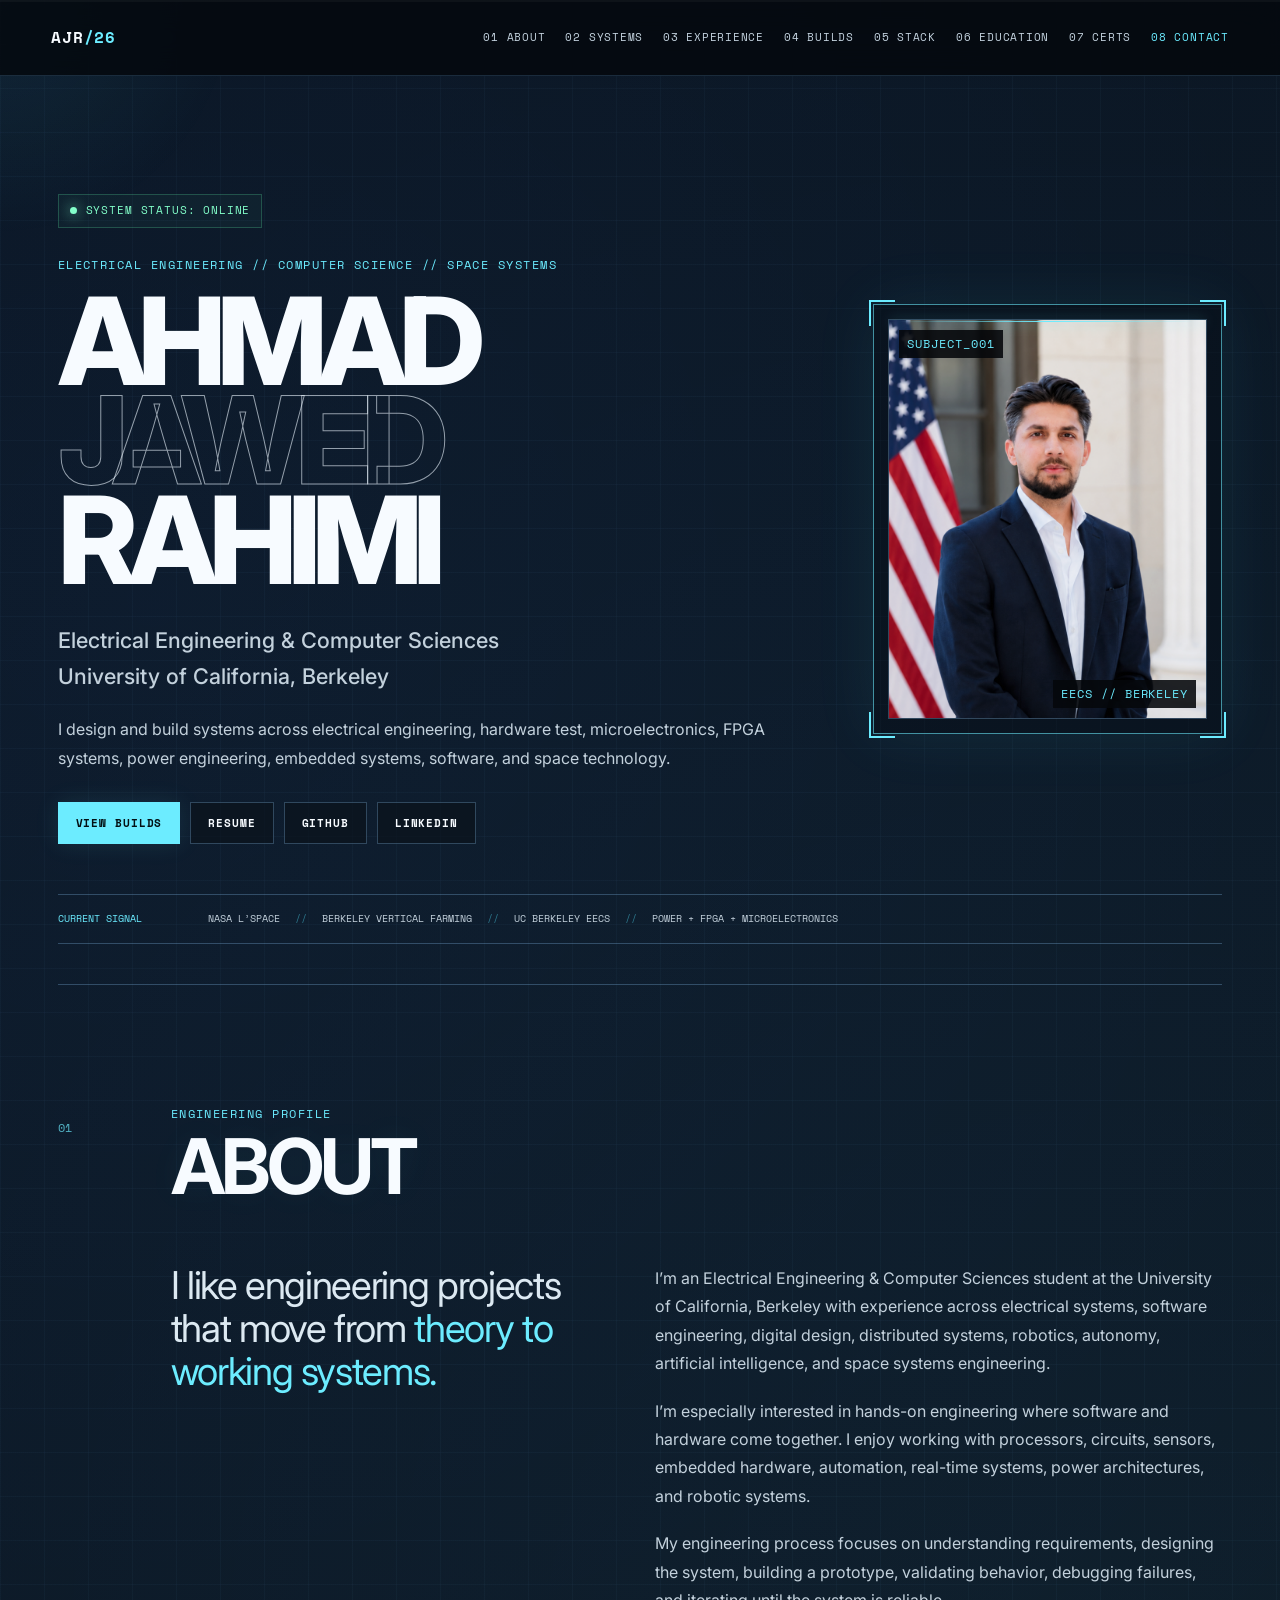
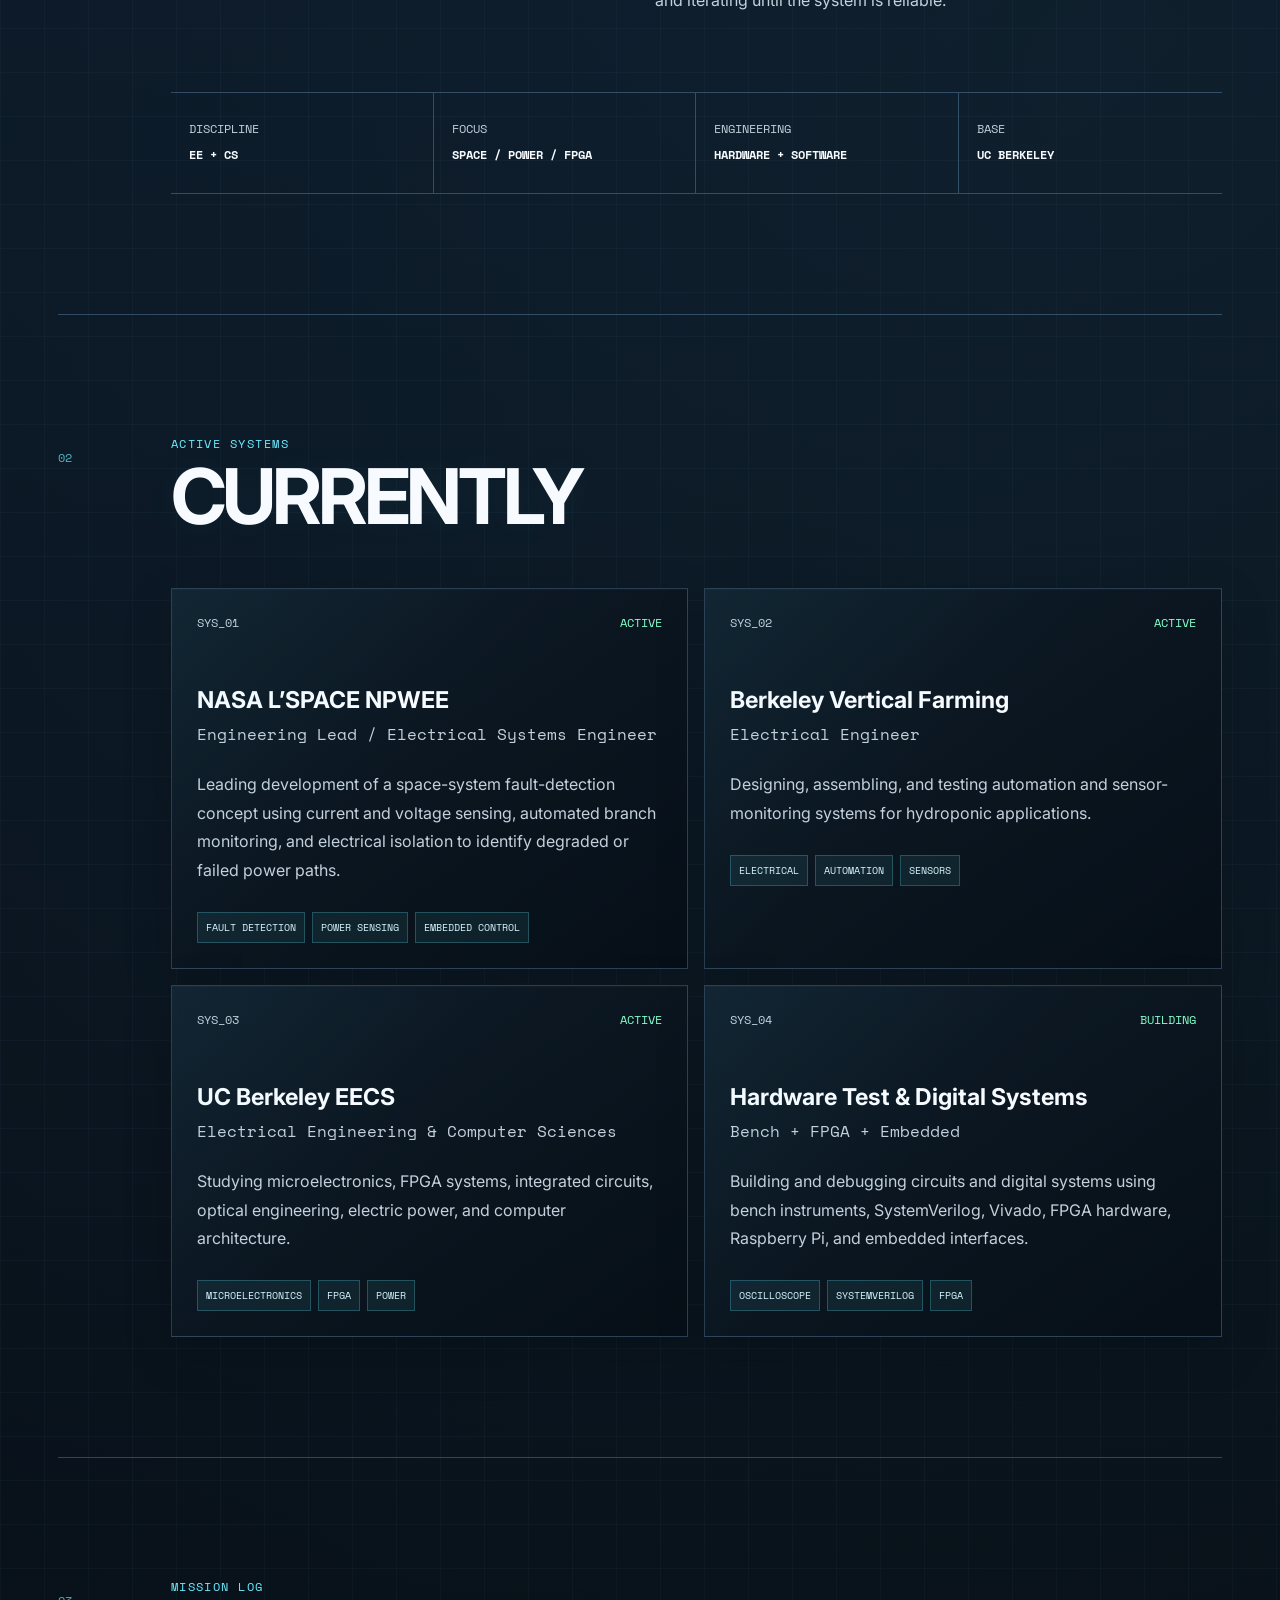
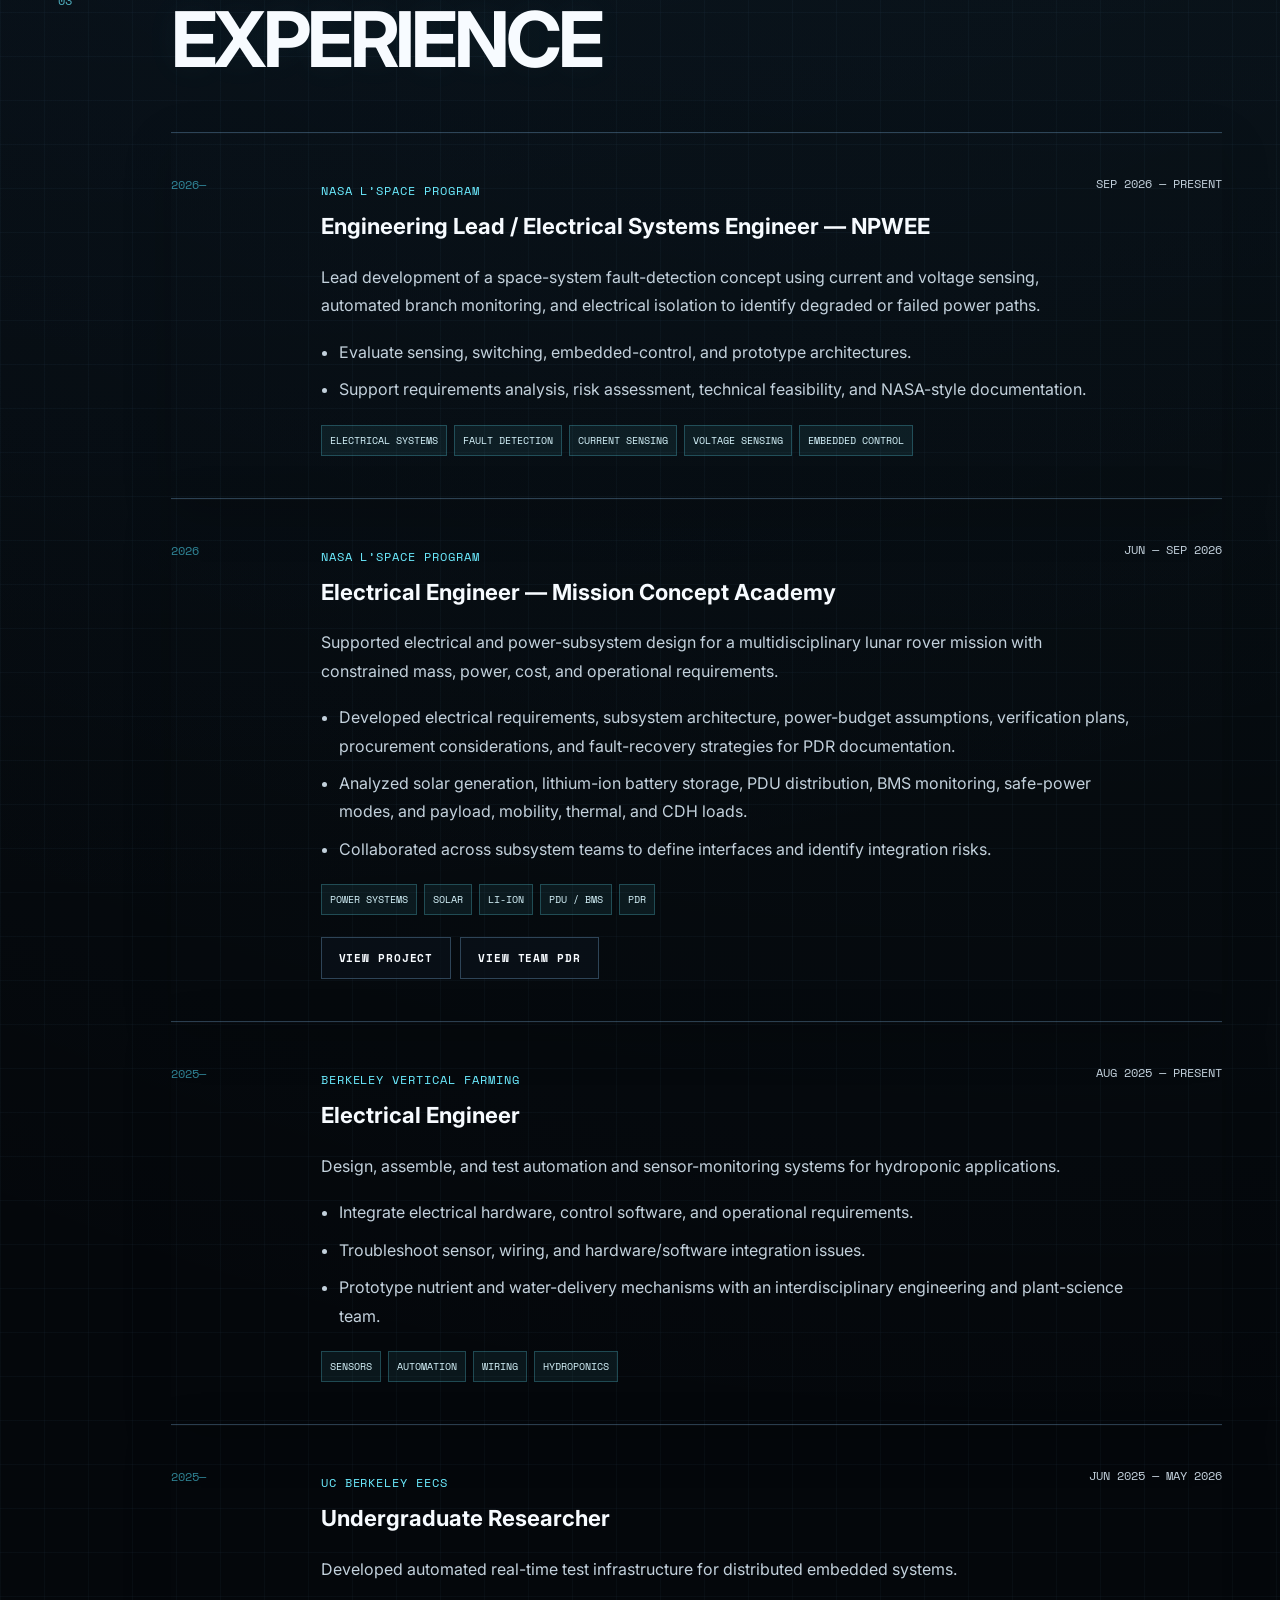
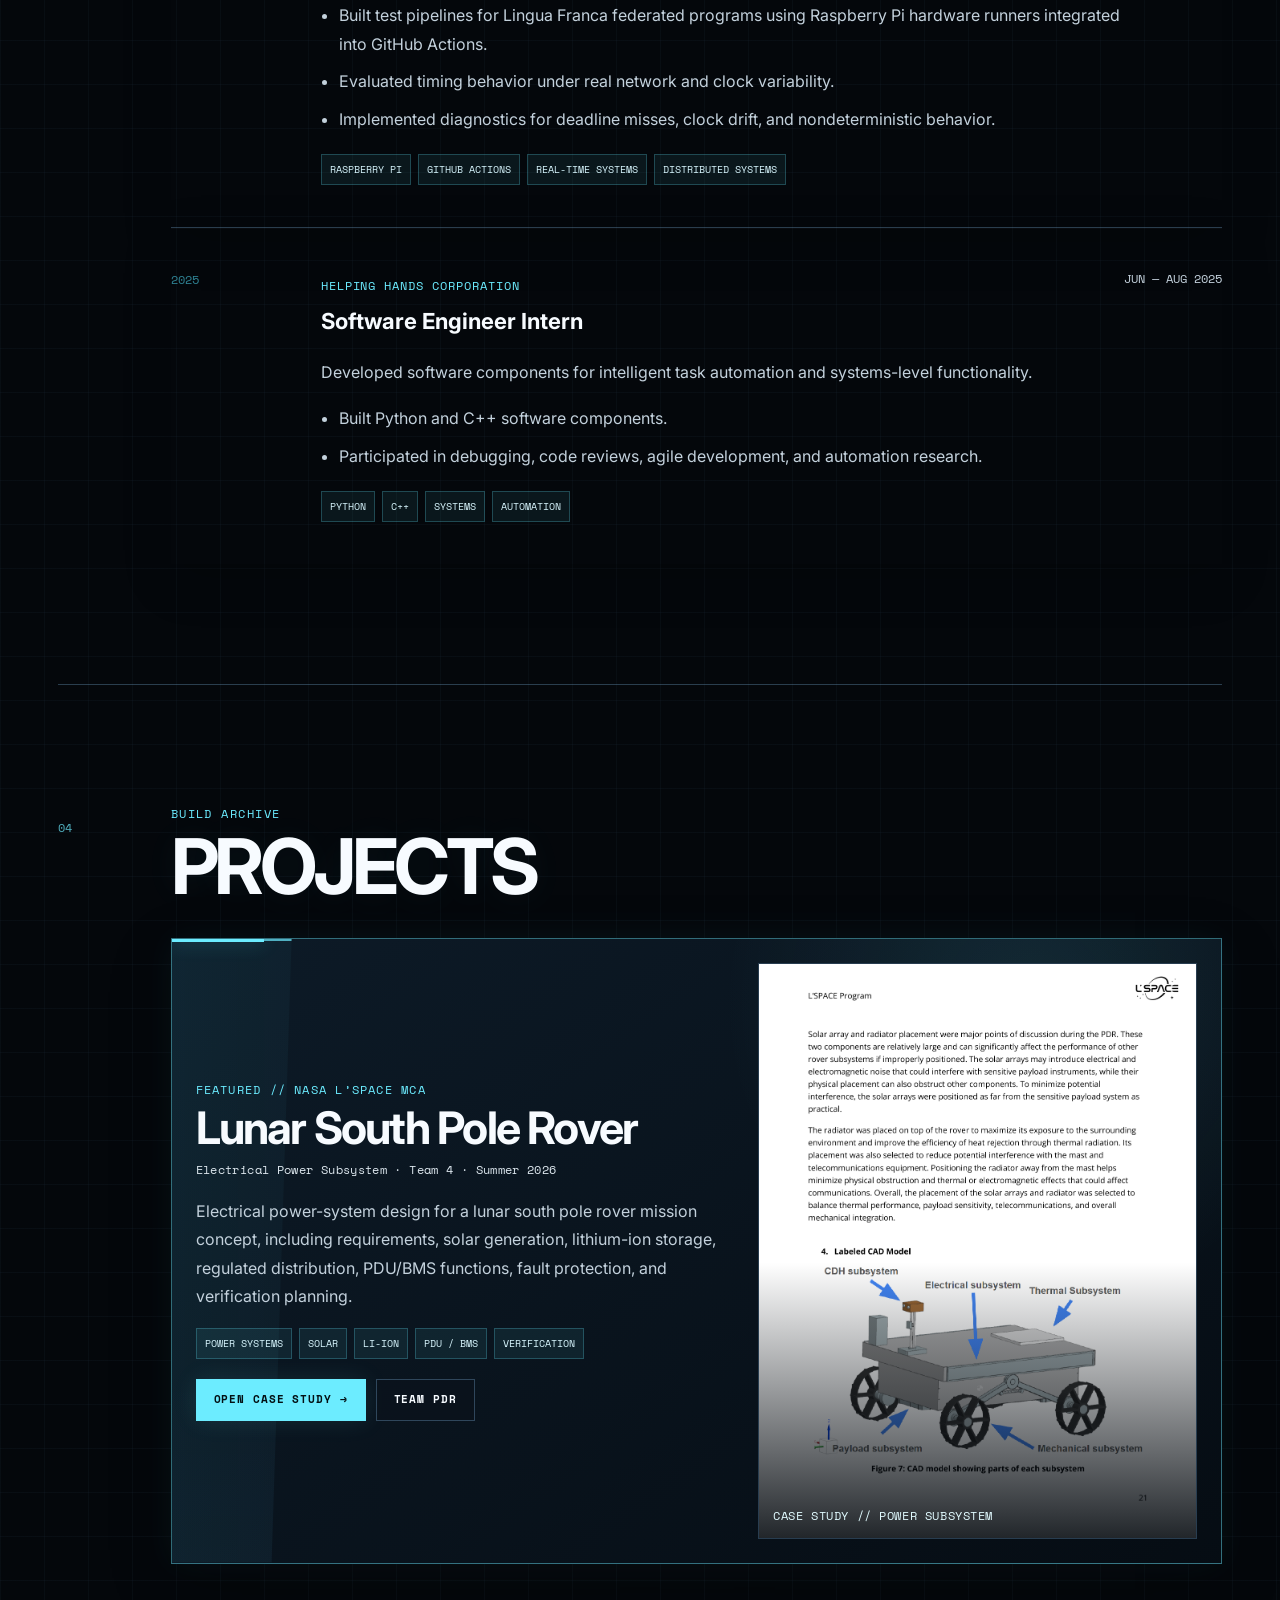
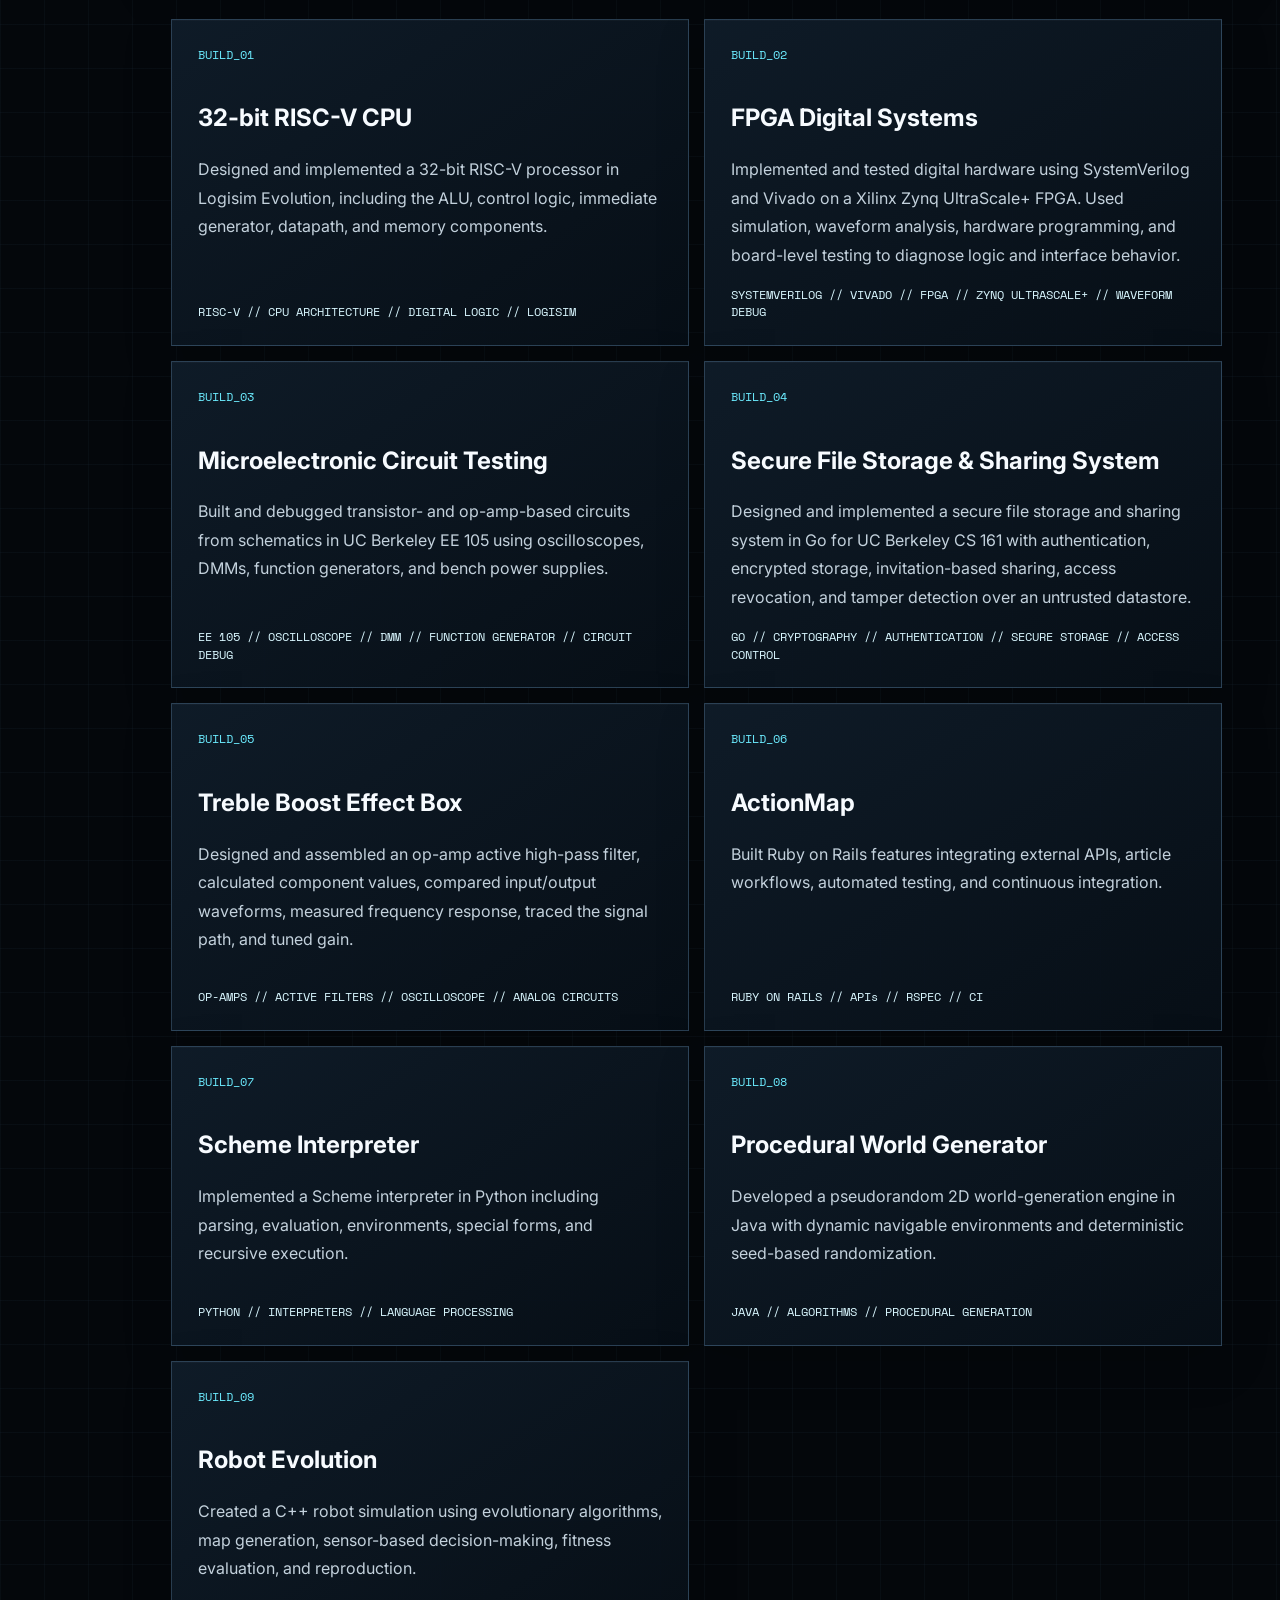
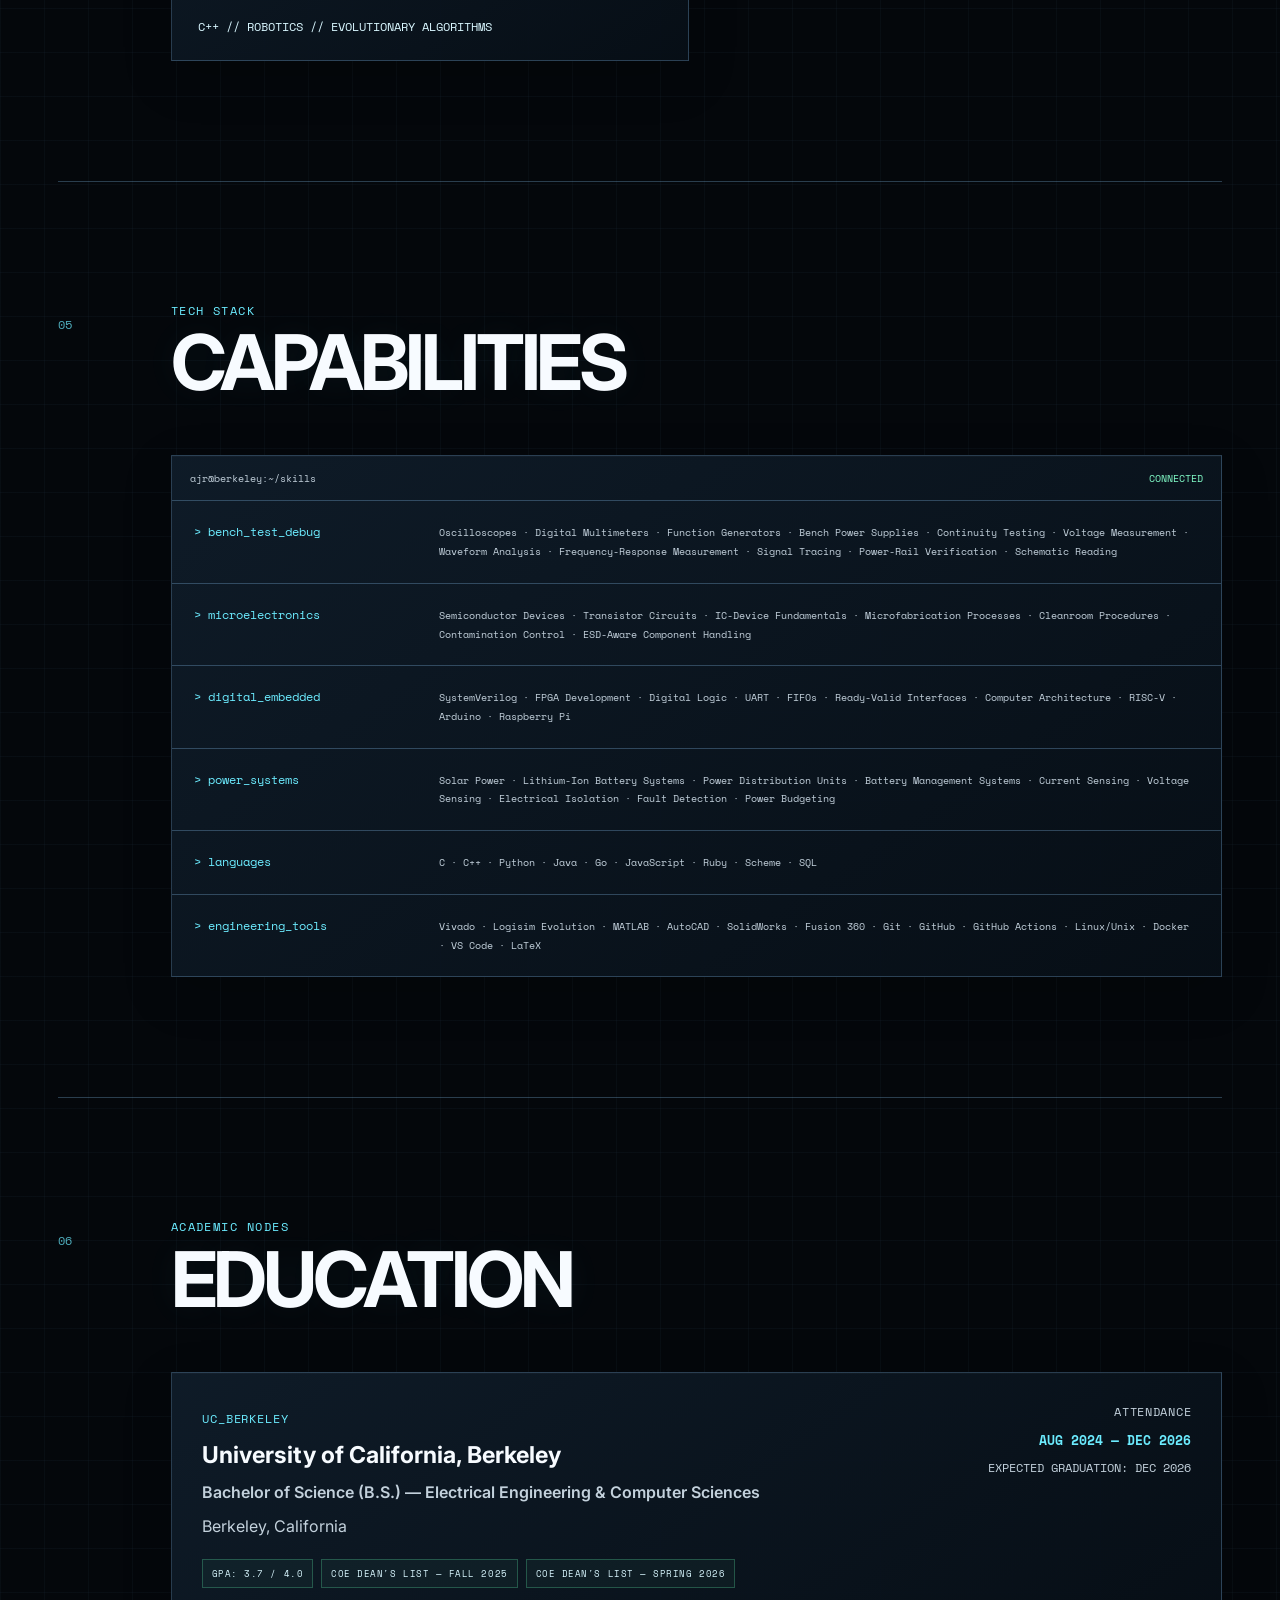
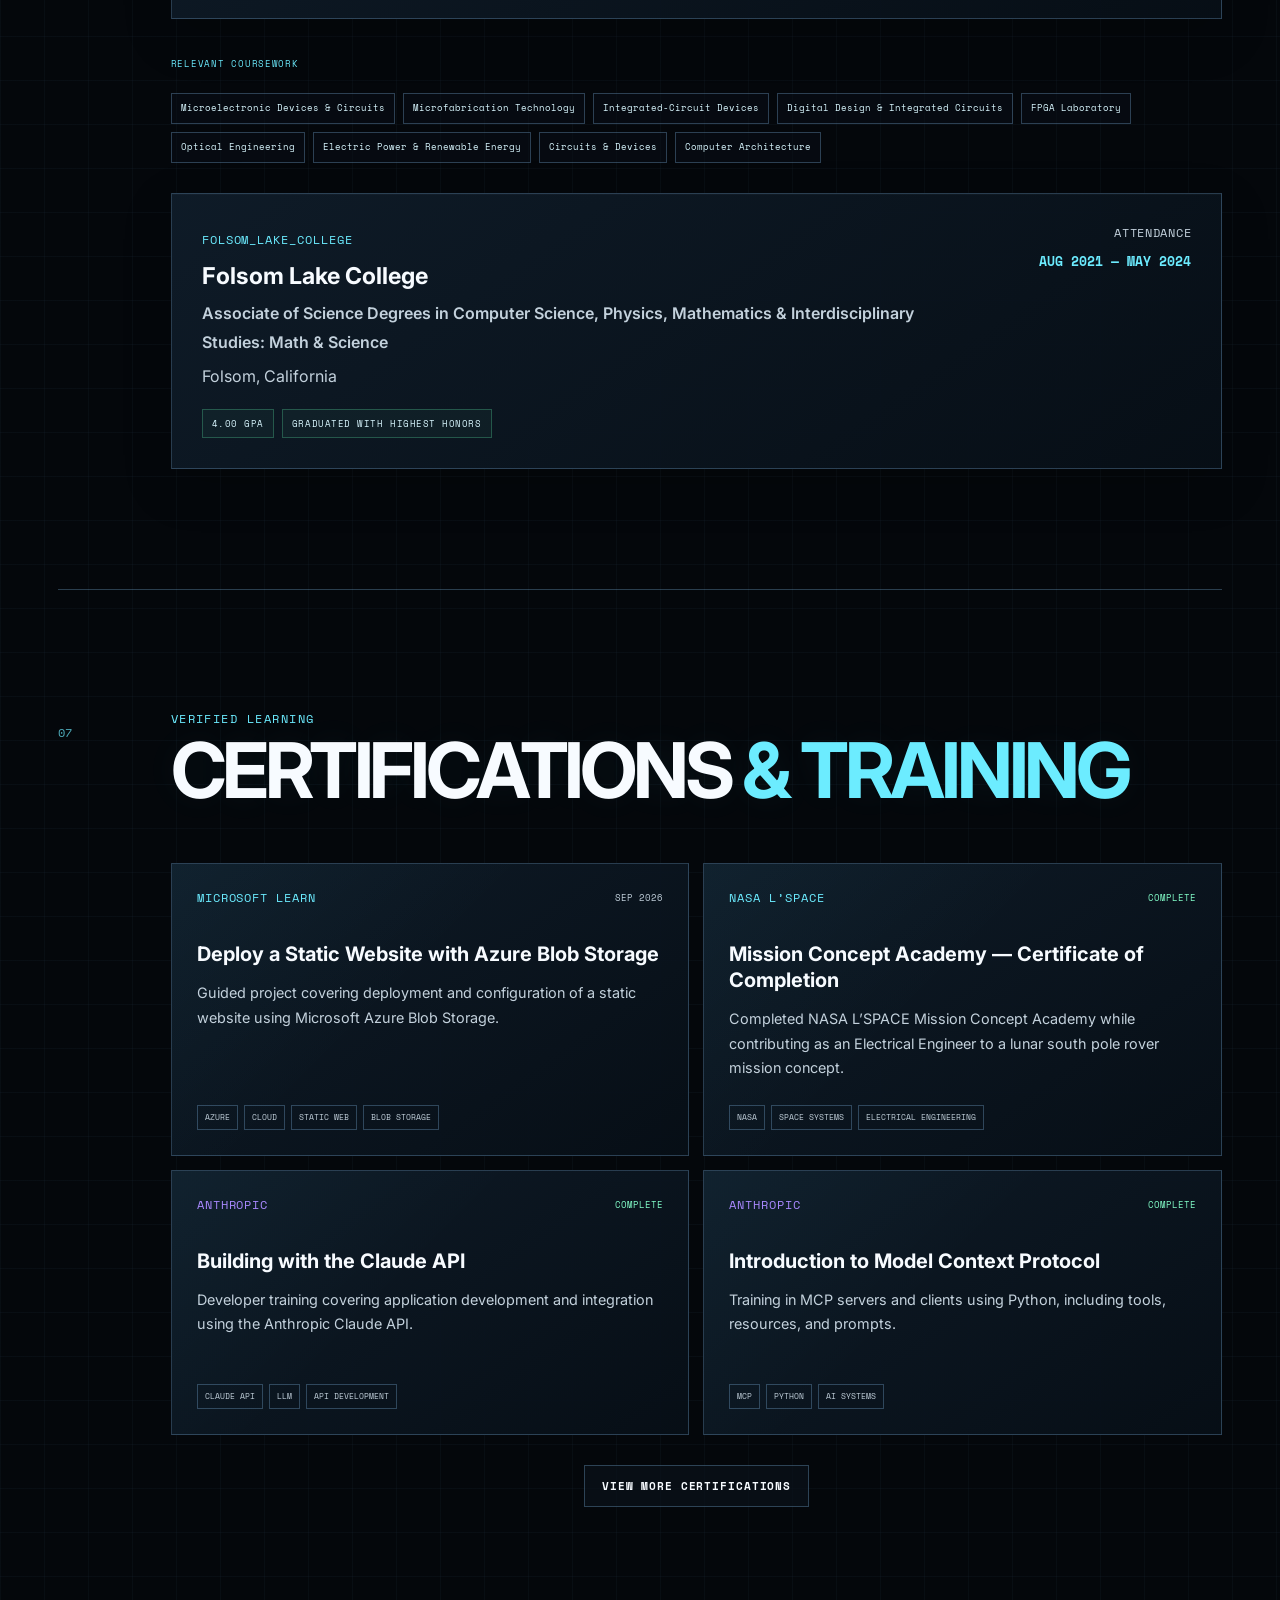
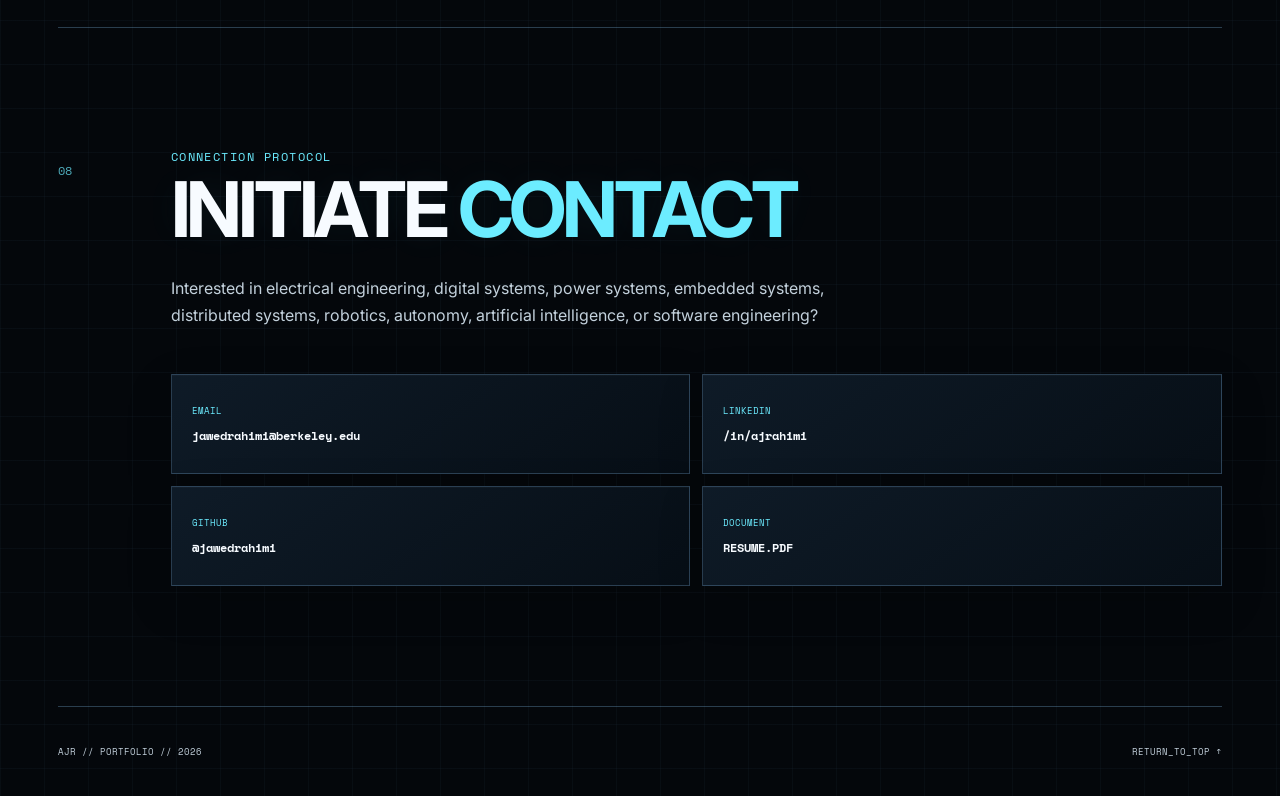
==== commit ecea9783: "Improve portfolio readability and refine LSPACE project" ====
--- a/index.html
+++ b/index.html
@@ -515,93 +515,57 @@
         <p class="section-kicker">BUILD ARCHIVE</p>
         <h2>PROJECTS</h2>
 
-        <article class="featured-project">
-          <div class="featured-project-grid">
-            <div class="featured-project-content">
-              <div class="featured-project-header">
-                <div class="featured-project-heading">
-                  <span class="featured-eyebrow">FEATURED ENGINEERING CASE STUDY</span>
-                  <h3>Lunar South Pole Rover</h3>
-                  <p class="featured-subtitle">
-                    Electrical Power Subsystem · NASA L’SPACE Mission Concept Academy
-                  </p>
-                </div>
-
-                <div class="featured-status-block">
-                  <span>DESIGN REVIEW</span>
-                  <strong>PDR COMPLETE</strong>
-                </div>
-              </div>
-
-              <p class="featured-project-copy">
-                Supported the electrical power-subsystem design for a multidisciplinary lunar rover
-                mission concept operating near the lunar south pole. My work covered subsystem
-                requirements, solar generation, lithium-ion energy storage, regulated distribution,
-                PDU/BMS functions, operating modes, fault protection, procurement planning, and
-                verification strategy for the Preliminary Design Review.
+        <article class="featured-project featured-project-compact">
+          <div class="featured-project-compact-copy">
+            <div class="featured-project-heading">
+              <span class="featured-eyebrow">FEATURED // NASA L’SPACE MCA</span>
+              <h3>Lunar South Pole Rover</h3>
+              <p class="featured-subtitle">
+                Electrical Power Subsystem · Team 4 · Summer 2026
               </p>
-
-              <div class="featured-project-tags">
-                <span>POWER SYSTEMS</span>
-                <span>SOLAR ARRAYS</span>
-                <span>LI-ION BATTERIES</span>
-                <span>PDU / BMS</span>
-                <span>FAULT PROTECTION</span>
-                <span>VERIFICATION</span>
-              </div>
-
-              <div class="featured-project-actions">
-                <a class="future-btn primary" href="projects/lspace-power.html">
-                  OPEN CASE STUDY
-                </a>
-
-                <a
-                  class="future-btn"
-                  href="assets/LSPACE_Team4_PDR.pdf"
-                  target="_blank"
-                  rel="noopener noreferrer"
-                >
-                  VIEW TEAM PDR
-                </a>
-              </div>
-            </div>
-
-            <a
-              class="featured-project-visual"
-              href="projects/lspace-power.html"
-              aria-label="Open Lunar South Pole Rover power subsystem case study"
+            </div>
+
+            <p class="featured-project-copy">
+              Electrical power-system design for a lunar south pole rover mission concept,
+              including requirements, solar generation, lithium-ion storage, regulated
+              distribution, PDU/BMS functions, fault protection, and verification planning.
+            </p>
+
+            <div class="featured-project-tags">
+              <span>POWER SYSTEMS</span>
+              <span>SOLAR</span>
+              <span>LI-ION</span>
+              <span>PDU / BMS</span>
+              <span>VERIFICATION</span>
+            </div>
+
+            <div class="featured-project-actions">
+              <a class="future-btn primary" href="projects/lspace-power.html">
+                OPEN CASE STUDY →
+              </a>
+
+              <a
+                class="future-btn"
+                href="assets/LSPACE_Team4_PDR.pdf"
+                target="_blank"
+                rel="noopener noreferrer"
+              >
+                TEAM PDR
+              </a>
+            </div>
+          </div>
+
+          <a
+            class="featured-project-compact-visual"
+            href="projects/lspace-power.html"
+            aria-label="Open the Lunar South Pole Rover case study"
+          >
+            <img
+              src="assets/lspace-rover-cad.png"
+              alt="Team 4 lunar rover CAD"
             >
-              <img
-                src="assets/lspace-rover-cad.png"
-                alt="Labeled CAD model of the Team 4 lunar rover"
-              >
-              <span class="visual-tag">
-                TEAM 4 // PRELIMINARY VEHICLE CAD
-              </span>
-            </a>
-          </div>
-
-          <div class="project-metrics">
-            <div>
-              <span>VEHICLE MASS</span>
-              <strong>153.5 kg</strong>
-            </div>
-
-            <div>
-              <span>MAX VEHICLE POWER</span>
-              <strong>~299 W</strong>
-            </div>
-
-            <div>
-              <span>SOLAR GENERATION</span>
-              <strong>300–500 W</strong>
-            </div>
-
-            <div>
-              <span>MISSION REGION</span>
-              <strong>LUNAR SOUTH POLE</strong>
-            </div>
-          </div>
+            <span>CASE STUDY // POWER SUBSYSTEM</span>
+          </a>
         </article>
 
         <div class="build-grid">
--- a/styles.css
+++ b/styles.css
@@ -4241,3 +4241,295 @@
   }
 
 }
+
+
+/* ==========================================
+   VISUAL REFRESH V2
+   Compact featured project + stronger readability
+========================================== */
+
+:root {
+  --text: #f7fbff;
+  --muted: #c3d1dc;
+  --muted-strong: #dde7ee;
+  --cyan: #6cecff;
+  --blue: #88a5ff;
+  --violet: #ad90ff;
+  --green: #83ffca;
+  --line: rgba(145, 205, 255, 0.28);
+  --line-strong: rgba(108, 236, 255, 0.58);
+}
+
+/* Do not let supporting text become tiny. */
+.section-kicker,
+.hero-kicker,
+.system-card-top,
+.image-label,
+.mission-org,
+.mission-period,
+.metric-label,
+.build-id,
+.build-tech,
+.education-code,
+.education-status span,
+.cert-meta,
+.cert-provider,
+.terminal-command,
+.contact-label,
+.featured-eyebrow,
+.featured-subtitle,
+.case-kicker,
+.case-source,
+.case-caption,
+.case-number,
+.case-topbar-links a,
+.case-toc a,
+.case-toc > span {
+  font-size: clamp(0.72rem, 0.70rem + 0.08vw, 0.79rem) !important;
+  line-height: 1.45;
+}
+
+/* Brighter secondary text throughout the dark theme. */
+.hero-role,
+.hero-description,
+.about-copy p,
+.system-card p,
+.system-subtitle,
+.mission-details p,
+.mission-details li,
+.build-card p,
+.stack-terminal p,
+.education-panel p,
+.education-degree,
+.cert-card p,
+.contact-node p,
+.featured-project-copy,
+.case-body p,
+.case-body li {
+  color: var(--muted) !important;
+}
+
+.hero-description,
+.about-copy p,
+.system-card p,
+.mission-details p,
+.mission-details li,
+.build-card p,
+.education-panel p,
+.featured-project-copy {
+  font-size: 1rem !important;
+  line-height: 1.78 !important;
+}
+
+.build-tech,
+.mission-tags span,
+.system-readouts span,
+.featured-project-tags span,
+.course-list span,
+.education-honors span {
+  color: #d9f7ff !important;
+}
+
+.section-index {
+  color: rgba(108, 236, 255, .72) !important;
+}
+
+.section-content h2 {
+  text-shadow: 0 0 34px rgba(108, 236, 255, .06);
+}
+
+/* Slightly richer panel surfaces so text separates from the page. */
+.system-card,
+.build-card,
+.education-panel,
+.contact-node,
+.stack-terminal,
+.cert-card {
+  background:
+    linear-gradient(
+      145deg,
+      rgba(15, 28, 41, .96),
+      rgba(7, 15, 23, .94)
+    ) !important;
+
+  border-color:
+    rgba(145, 205, 255, .24) !important;
+}
+
+/* Homepage L'SPACE teaser: compact by design.
+   The detailed engineering story lives only on the case-study page. */
+.featured-project-compact {
+  display: grid !important;
+  grid-template-columns: minmax(0, 1.1fr) minmax(280px, .9fr);
+  gap: 26px;
+  align-items: stretch;
+
+  margin-top: 34px !important;
+  margin-bottom: 34px !important;
+  padding: 24px !important;
+
+  border: 1px solid rgba(108, 236, 255, .42) !important;
+
+  background:
+    radial-gradient(
+      circle at 82% 10%,
+      rgba(108, 236, 255, .10),
+      transparent 30%
+    ),
+    linear-gradient(
+      145deg,
+      rgba(13, 27, 40, .98),
+      rgba(6, 13, 20, .97)
+    ) !important;
+
+  box-shadow:
+    0 20px 58px rgba(0,0,0,.24),
+    0 0 34px rgba(108,236,255,.055) !important;
+}
+
+.featured-project-compact::before {
+  content: "";
+  position: absolute;
+  inset: 0;
+  pointer-events: none;
+  border-top: 2px solid rgba(108,236,255,.7);
+  clip-path: polygon(0 0, 120px 0, 100px 100%, 0 100%);
+}
+
+.featured-project-compact-copy {
+  position: relative;
+  z-index: 1;
+  align-self: center;
+}
+
+.featured-project-compact h3 {
+  margin-top: 8px;
+  font-size: clamp(2rem, 3.5vw, 3.4rem) !important;
+  line-height: 1 !important;
+}
+
+.featured-project-compact .featured-subtitle {
+  margin-top: 10px;
+  color: var(--muted-strong) !important;
+}
+
+.featured-project-compact .featured-project-copy {
+  max-width: 720px;
+  margin-top: 18px;
+}
+
+.featured-project-compact .featured-project-tags {
+  margin-top: 17px;
+}
+
+.featured-project-compact .featured-project-actions {
+  margin-top: 20px;
+}
+
+.featured-project-compact-visual {
+  position: relative;
+  min-height: 245px;
+  overflow: hidden;
+  border: 1px solid rgba(145,205,255,.24);
+  background: #071019;
+  text-decoration: none;
+}
+
+.featured-project-compact-visual::after {
+  content: "";
+  position: absolute;
+  inset: 0;
+  background:
+    linear-gradient(
+      180deg,
+      transparent 52%,
+      rgba(3,8,13,.88)
+    );
+}
+
+.featured-project-compact-visual img {
+  width: 100%;
+  height: 100%;
+  min-height: 245px;
+  object-fit: cover;
+  transition:
+    transform .4s ease,
+    filter .4s ease;
+}
+
+.featured-project-compact-visual:hover img {
+  transform: scale(1.025);
+  filter: brightness(1.08);
+}
+
+.featured-project-compact-visual span {
+  position: absolute;
+  z-index: 2;
+  left: 14px;
+  bottom: 12px;
+
+  color: #e1fbff;
+  font-family: var(--mono);
+  font-size: .72rem;
+  letter-spacing: .05em;
+}
+
+/* Prevent the old full-size featured layout rules from affecting this teaser. */
+.featured-project-compact .project-metrics,
+.featured-project-compact .featured-status-block,
+.featured-project-compact .featured-project-grid,
+.featured-project-compact .featured-project-visual {
+  display: none !important;
+}
+
+/* Better contact/link contrast. */
+.contact-node a,
+.footer a {
+  color: #dff9ff;
+}
+
+.contact-node a:hover,
+.footer a:hover {
+  color: var(--cyan);
+}
+
+/* Case study: keep long-form page readable. */
+.case-body {
+  max-width: 940px;
+}
+
+.case-body p,
+.case-body li {
+  color: #c7d5df !important;
+  font-size: 1.02rem !important;
+}
+
+.case-feature-grid article p {
+  color: #bdccd7 !important;
+}
+
+.case-toc {
+  box-shadow: 0 14px 30px rgba(0,0,0,.16);
+}
+
+@media (max-width: 900px) {
+  .featured-project-compact {
+    grid-template-columns: 1fr;
+  }
+
+  .featured-project-compact-visual,
+  .featured-project-compact-visual img {
+    min-height: 280px;
+  }
+}
+
+@media (max-width: 560px) {
+  .featured-project-compact {
+    padding: 20px !important;
+  }
+
+  .featured-project-compact-visual,
+  .featured-project-compact-visual img {
+    min-height: 220px;
+  }
+}
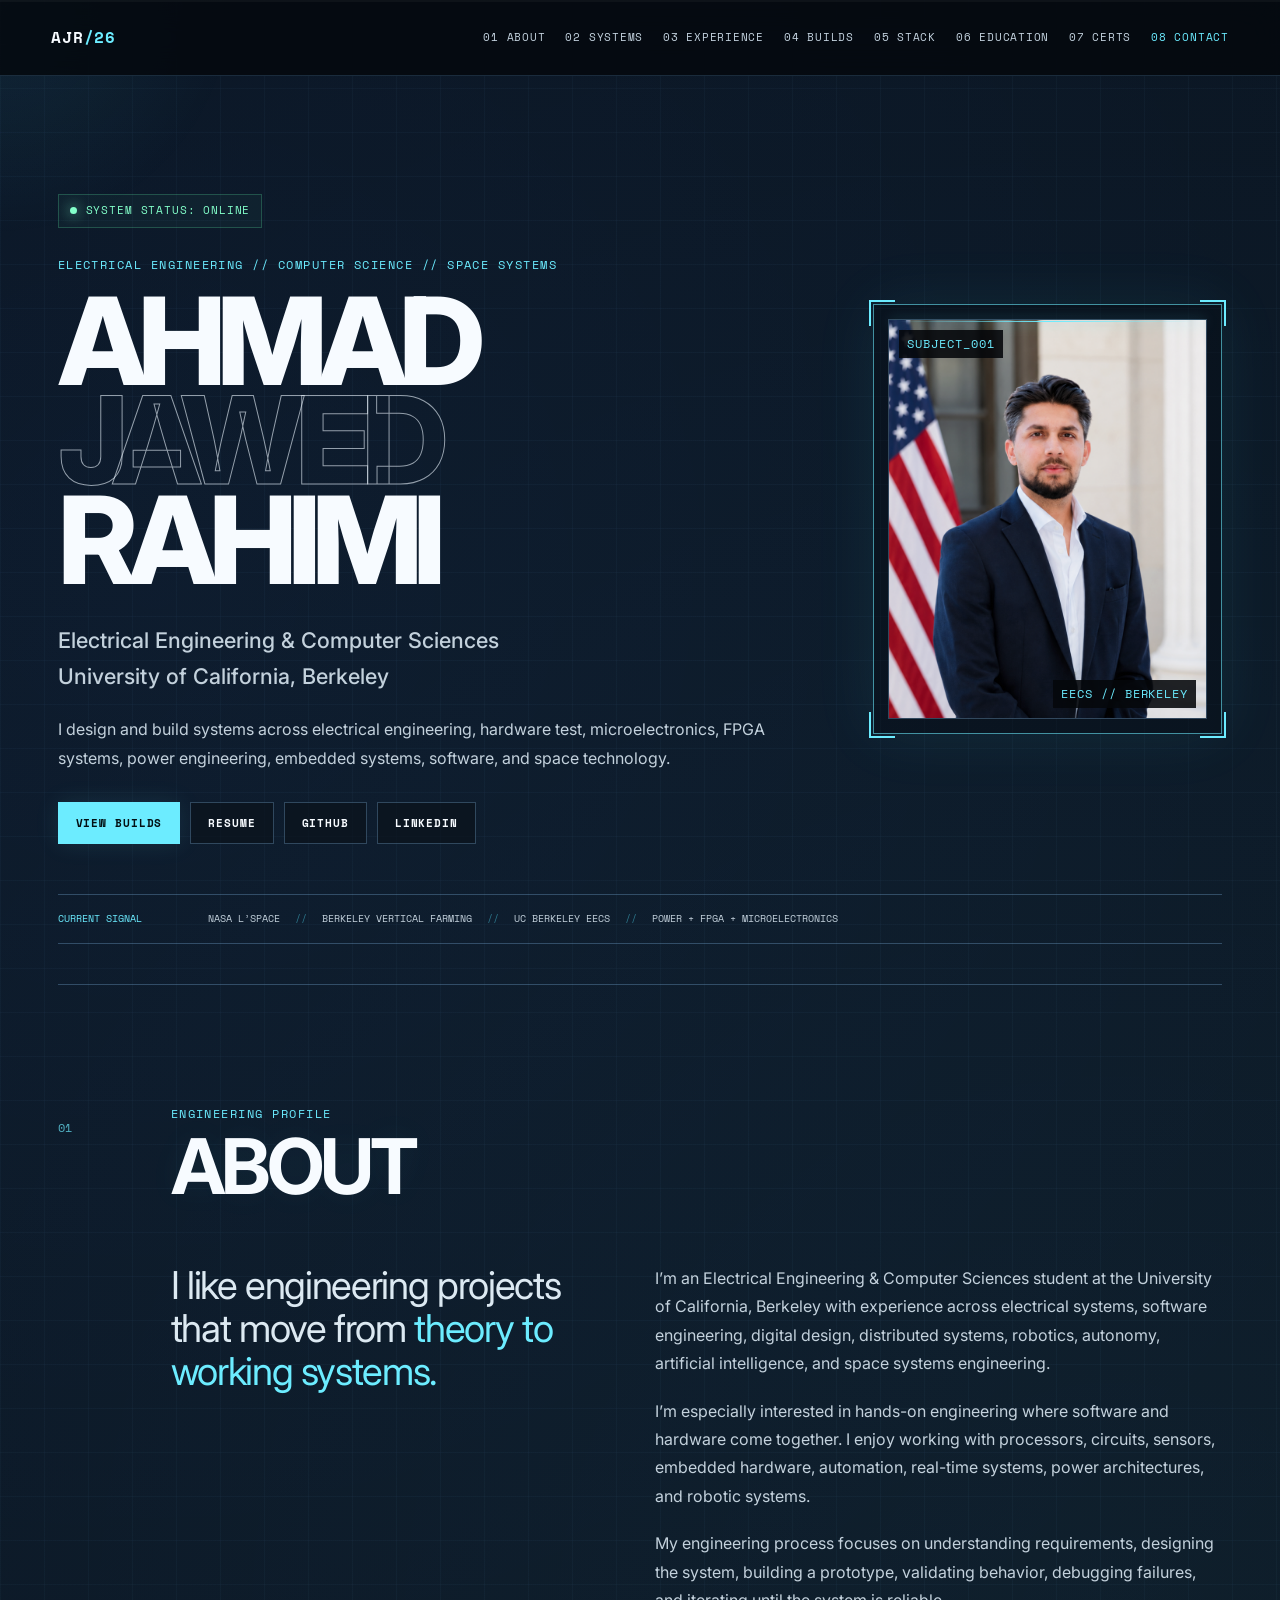
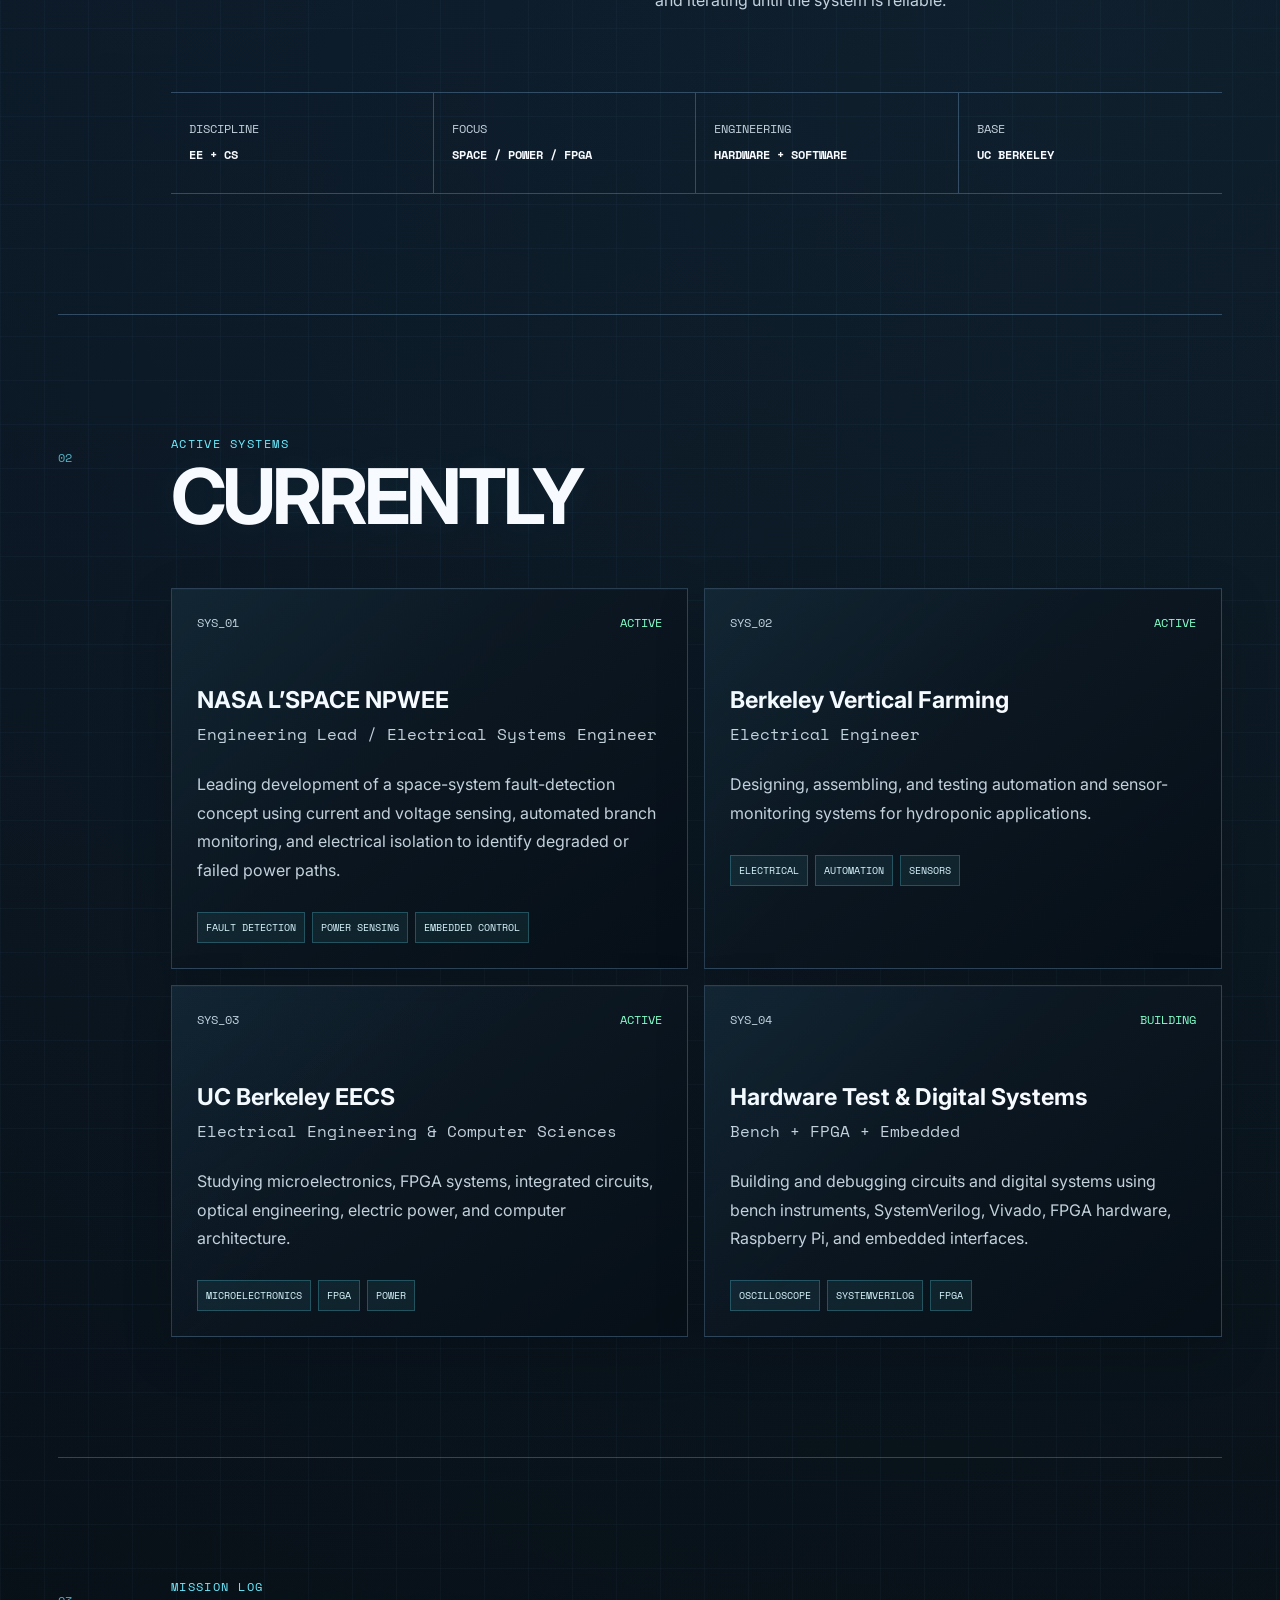
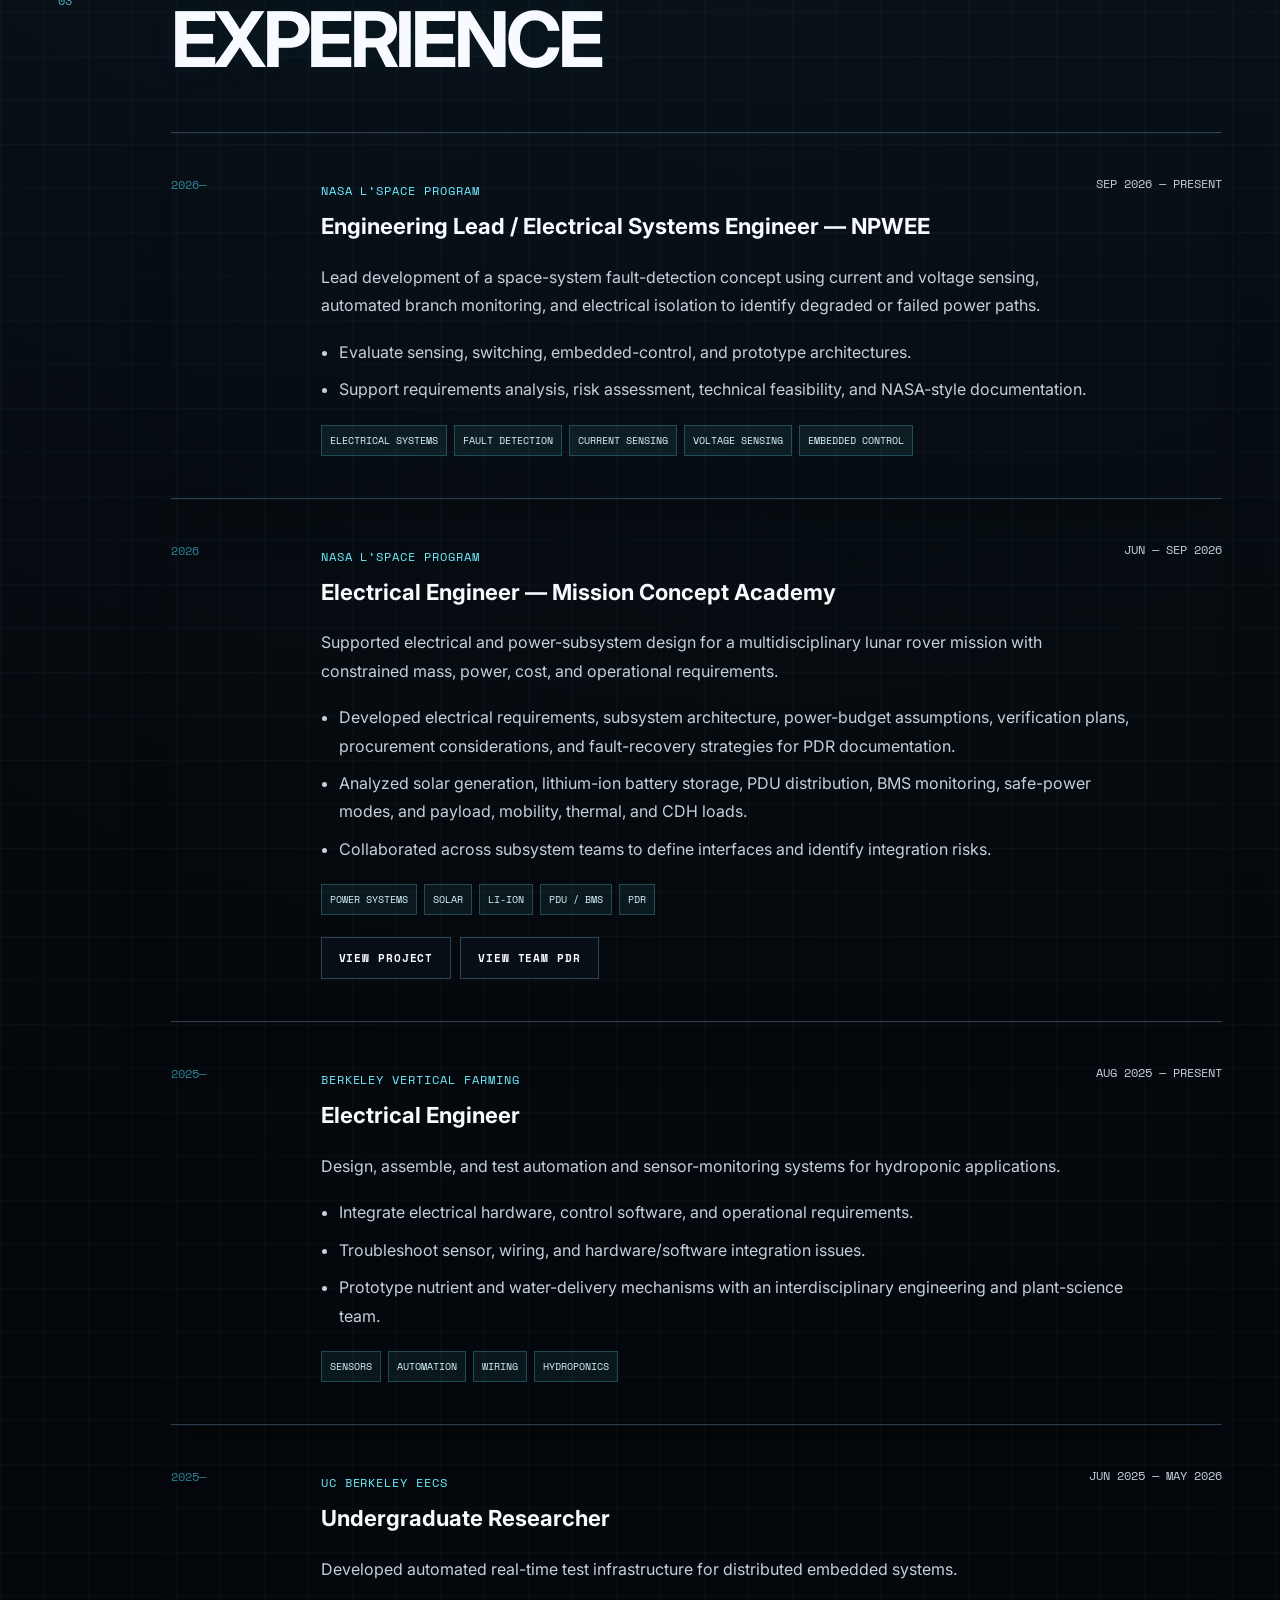
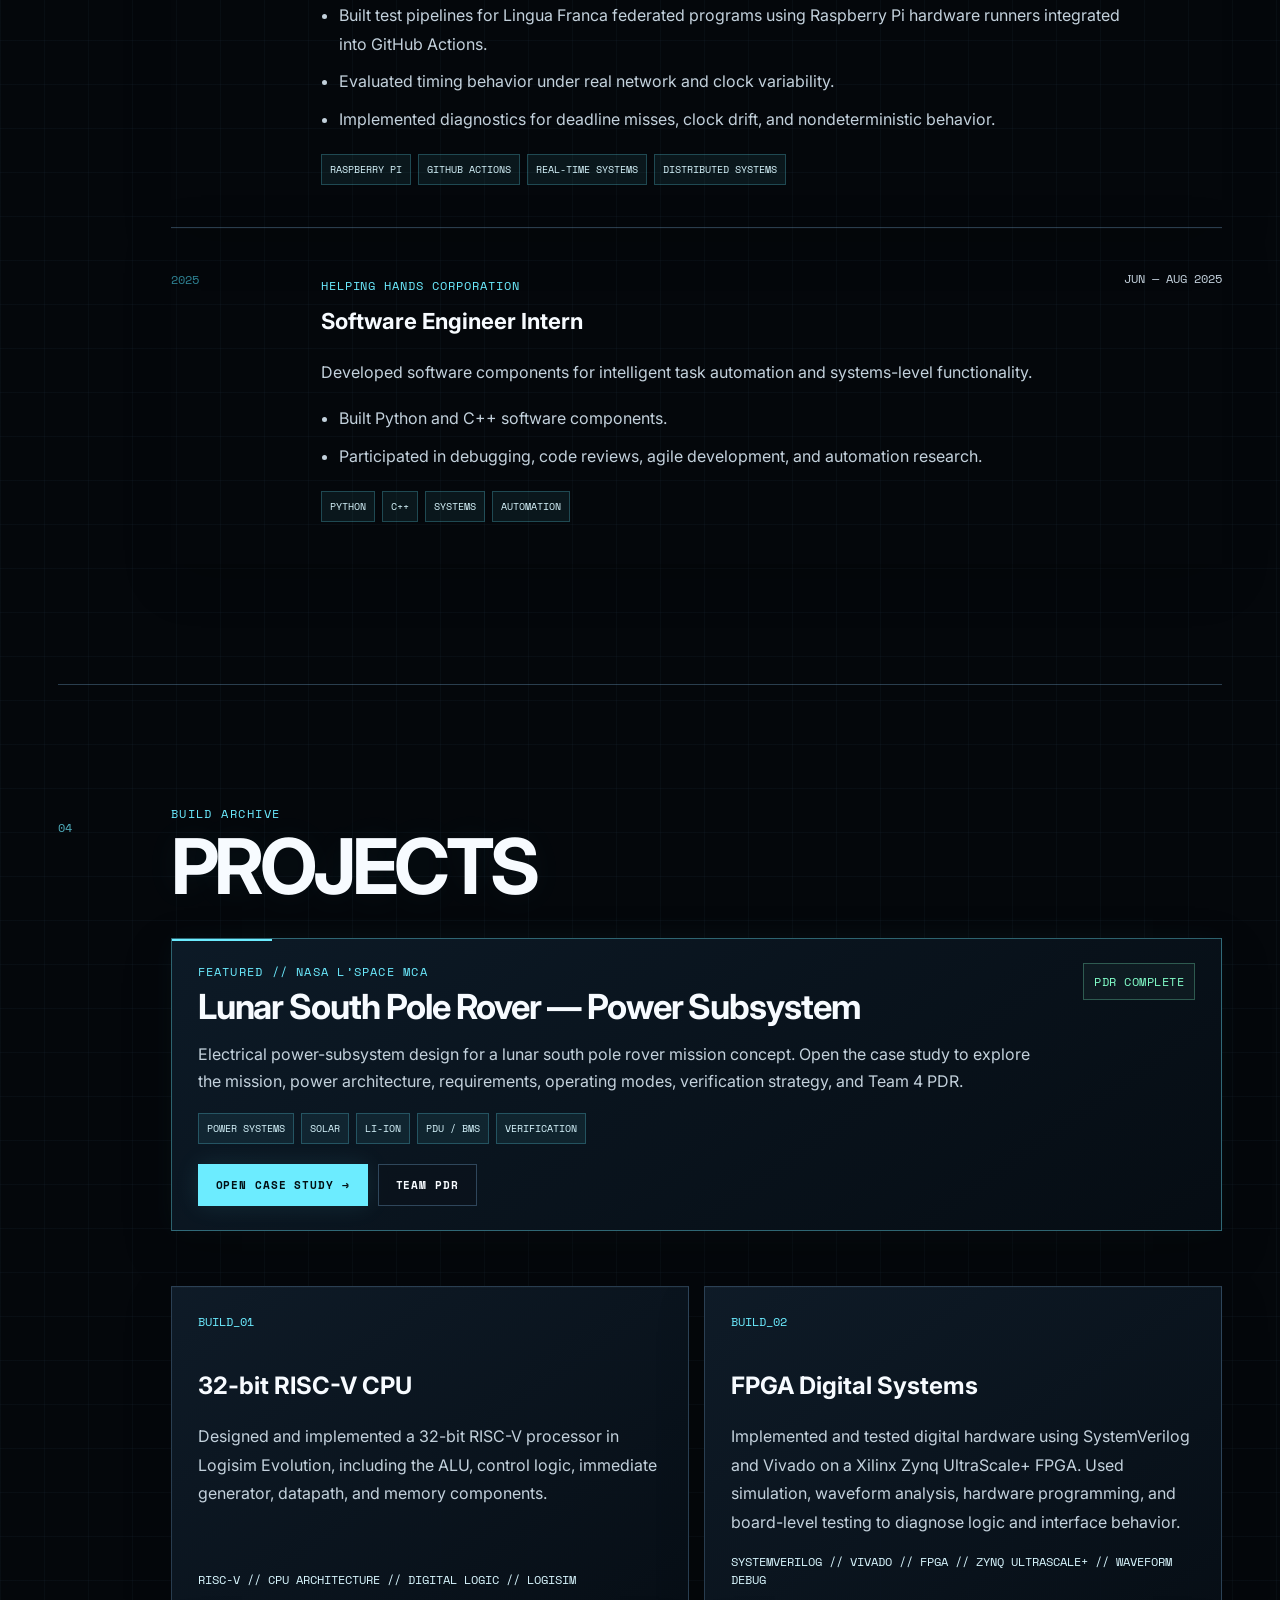
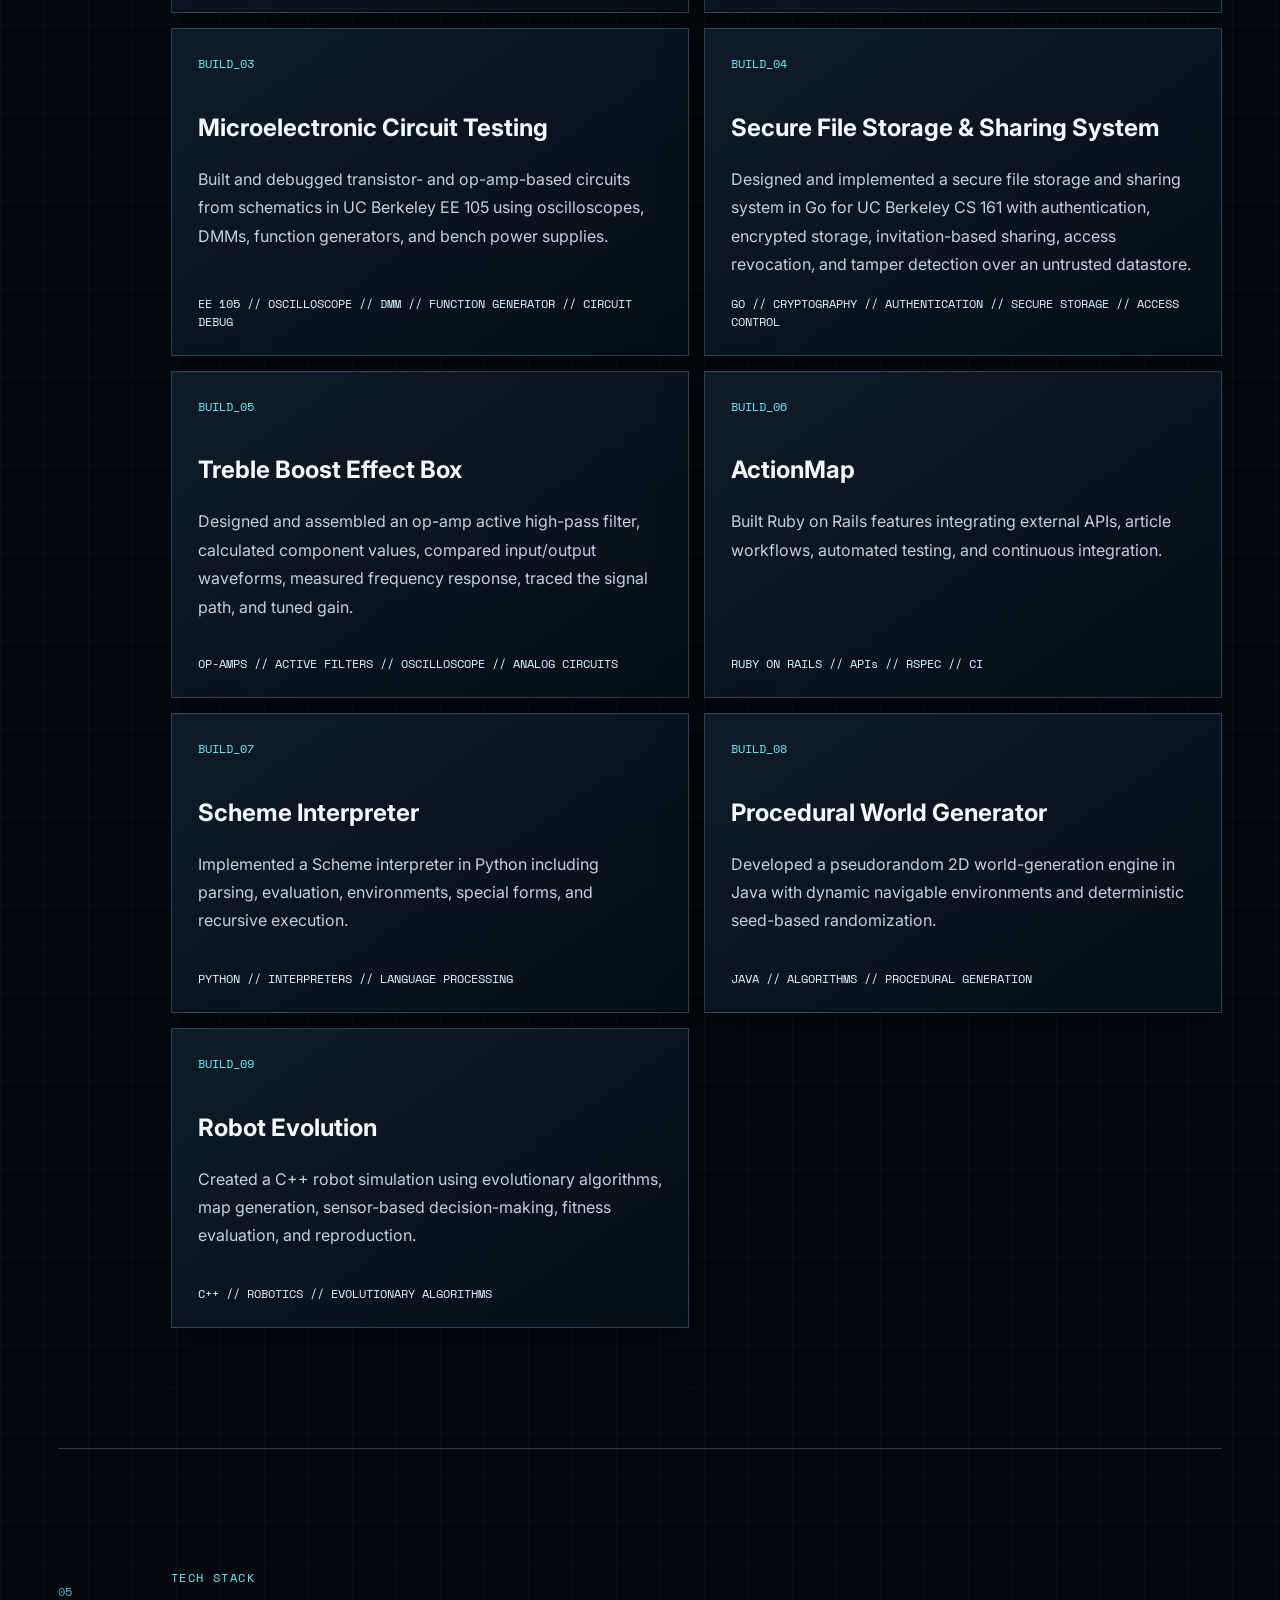
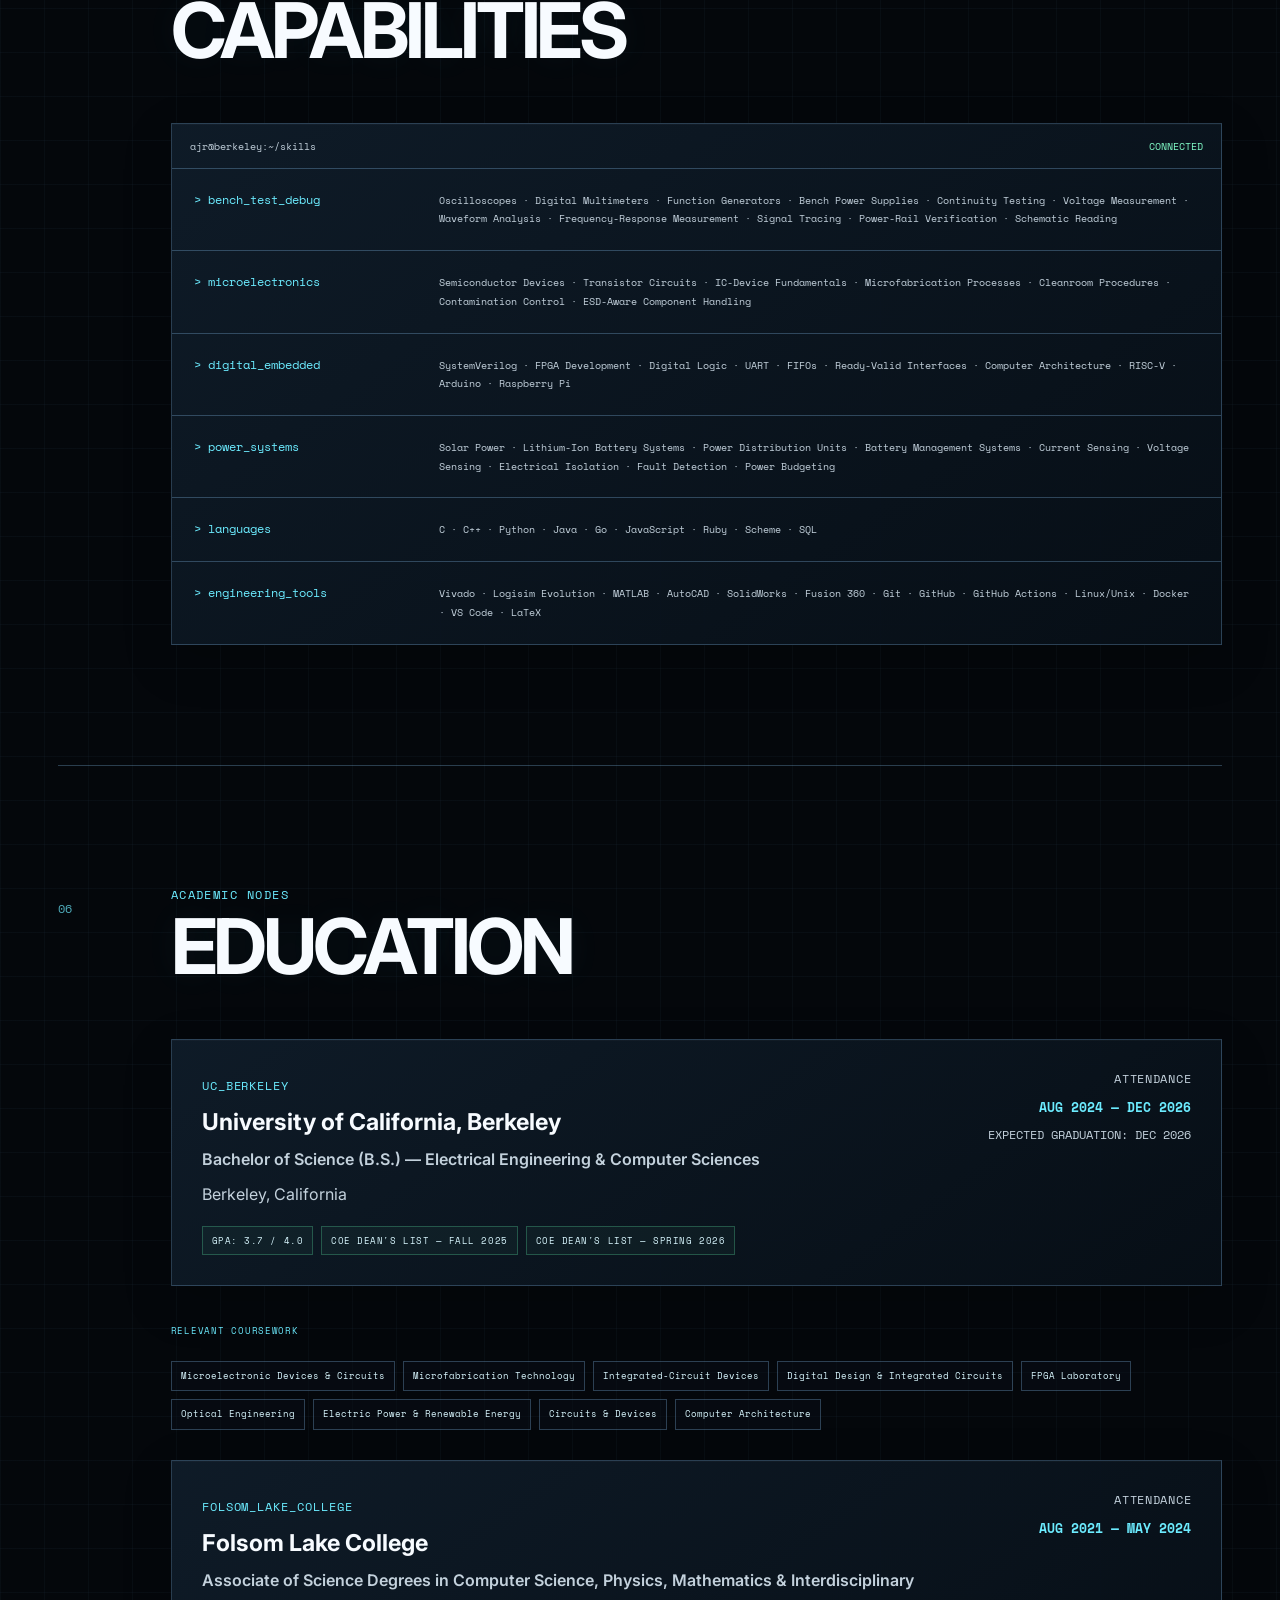
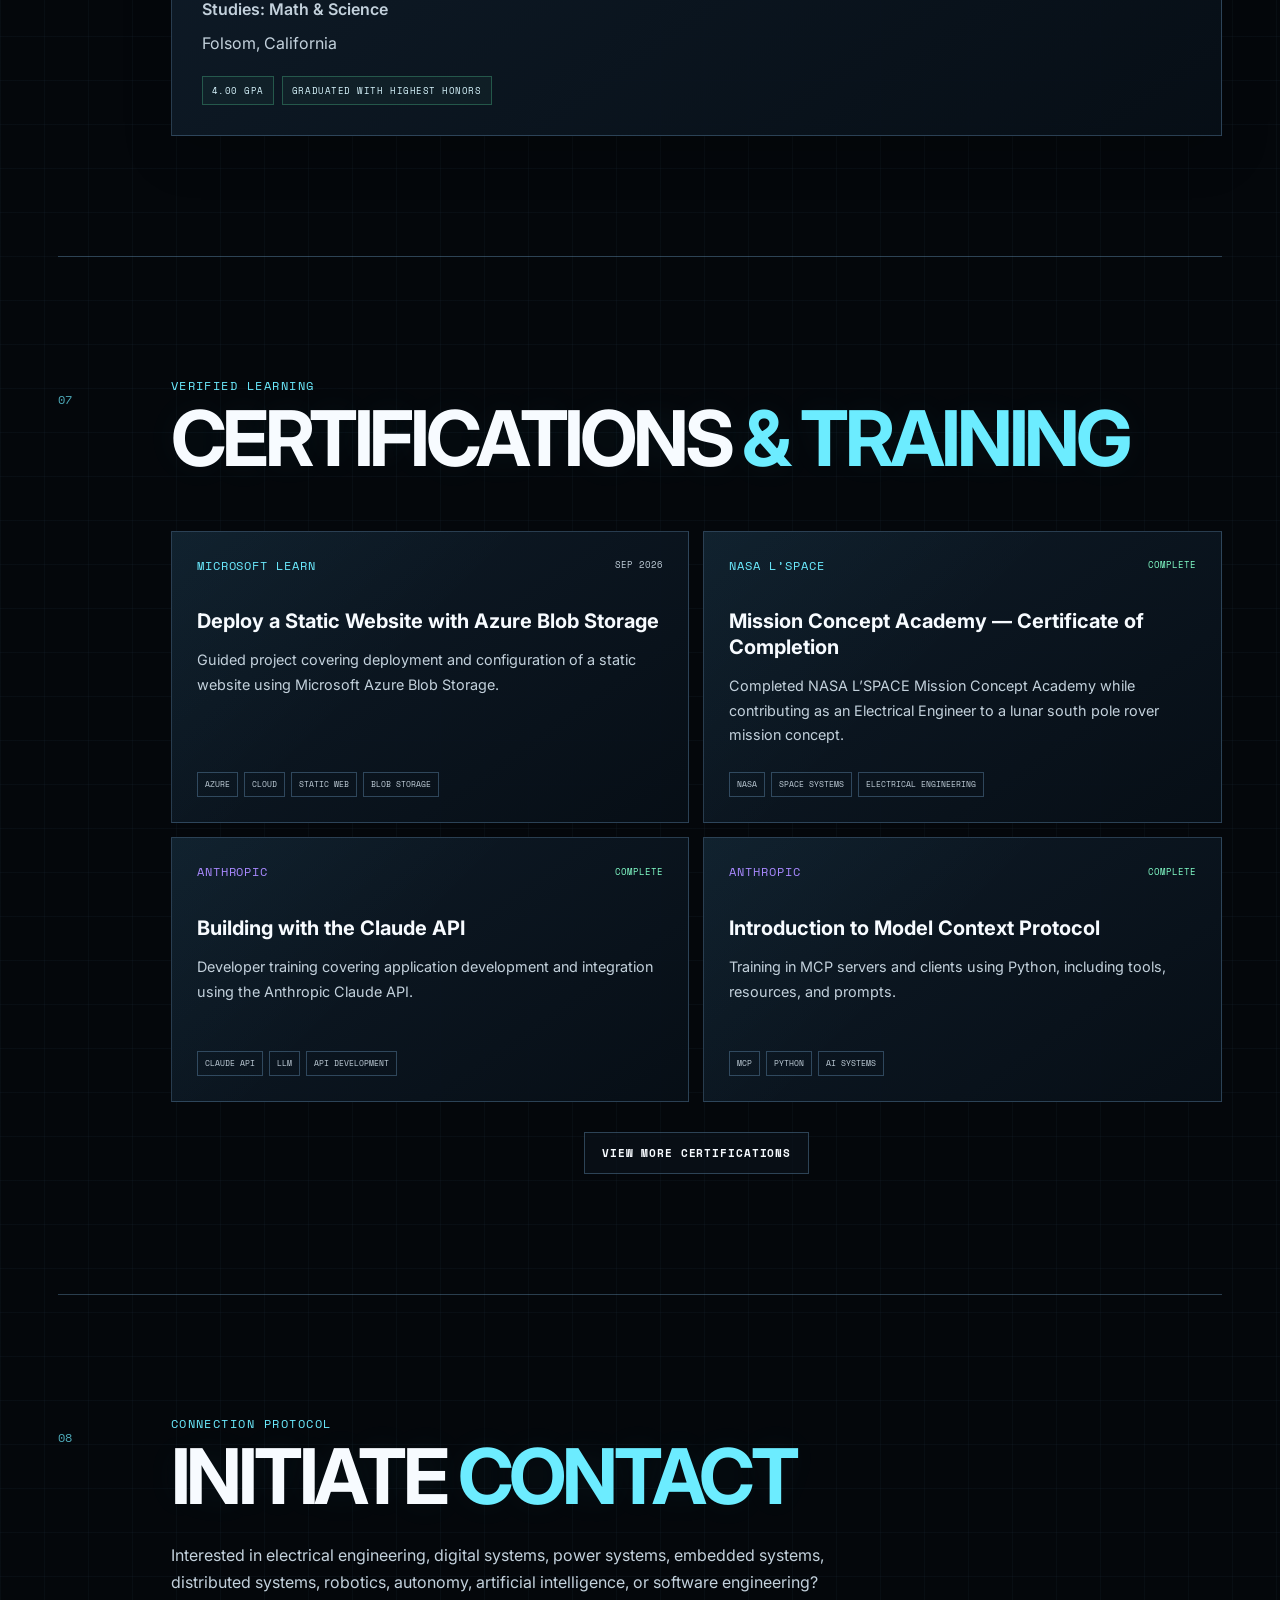
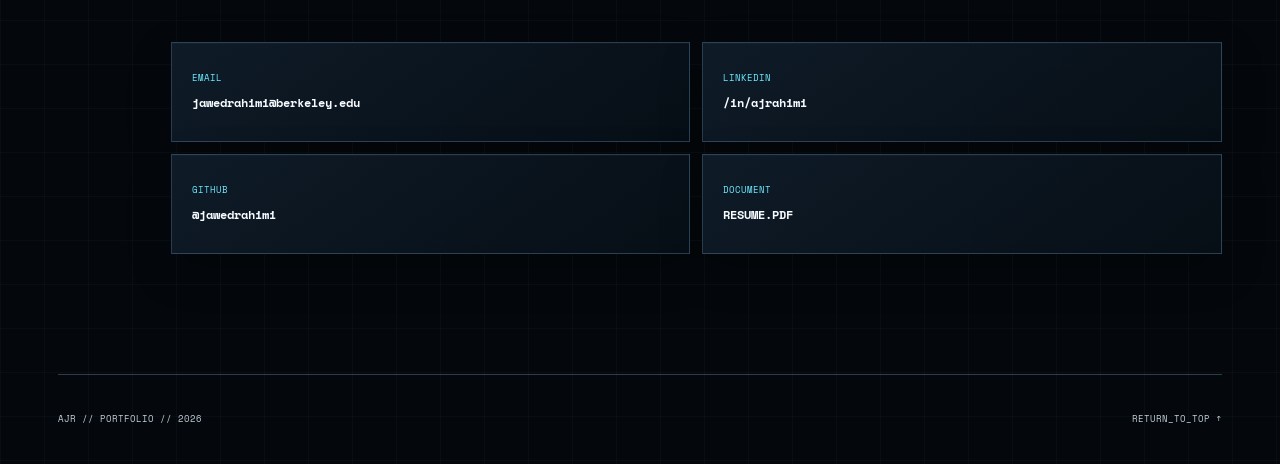
==== commit 3b85de6d: "Close LSPACE preview and update resume" ====
--- a/index.html
+++ b/index.html
@@ -515,57 +515,49 @@
         <p class="section-kicker">BUILD ARCHIVE</p>
         <h2>PROJECTS</h2>
 
-        <article class="featured-project featured-project-compact">
-          <div class="featured-project-compact-copy">
-            <div class="featured-project-heading">
+        <article class="lspace-closed-card">
+          <div class="lspace-closed-top">
+            <div>
               <span class="featured-eyebrow">FEATURED // NASA L’SPACE MCA</span>
-              <h3>Lunar South Pole Rover</h3>
-              <p class="featured-subtitle">
-                Electrical Power Subsystem · Team 4 · Summer 2026
-              </p>
-            </div>
-
-            <p class="featured-project-copy">
-              Electrical power-system design for a lunar south pole rover mission concept,
-              including requirements, solar generation, lithium-ion storage, regulated
-              distribution, PDU/BMS functions, fault protection, and verification planning.
-            </p>
-
-            <div class="featured-project-tags">
-              <span>POWER SYSTEMS</span>
-              <span>SOLAR</span>
-              <span>LI-ION</span>
-              <span>PDU / BMS</span>
-              <span>VERIFICATION</span>
-            </div>
-
-            <div class="featured-project-actions">
-              <a class="future-btn primary" href="projects/lspace-power.html">
-                OPEN CASE STUDY →
-              </a>
-
-              <a
-                class="future-btn"
-                href="assets/LSPACE_Team4_PDR.pdf"
-                target="_blank"
-                rel="noopener noreferrer"
-              >
-                TEAM PDR
-              </a>
-            </div>
-          </div>
-
-          <a
-            class="featured-project-compact-visual"
-            href="projects/lspace-power.html"
-            aria-label="Open the Lunar South Pole Rover case study"
-          >
-            <img
-              src="assets/lspace-rover-cad.png"
-              alt="Team 4 lunar rover CAD"
+              <h3>Lunar South Pole Rover — Power Subsystem</h3>
+            </div>
+
+            <span class="lspace-closed-status">
+              PDR COMPLETE
+            </span>
+          </div>
+
+          <p>
+            Electrical power-subsystem design for a lunar south pole rover mission concept.
+            Open the case study to explore the mission, power architecture, requirements,
+            operating modes, verification strategy, and Team 4 PDR.
+          </p>
+
+          <div class="featured-project-tags">
+            <span>POWER SYSTEMS</span>
+            <span>SOLAR</span>
+            <span>LI-ION</span>
+            <span>PDU / BMS</span>
+            <span>VERIFICATION</span>
+          </div>
+
+          <div class="featured-project-actions">
+            <a
+              class="future-btn primary"
+              href="projects/lspace-power.html"
             >
-            <span>CASE STUDY // POWER SUBSYSTEM</span>
-          </a>
+              OPEN CASE STUDY →
+            </a>
+
+            <a
+              class="future-btn"
+              href="assets/LSPACE_Team4_PDR.pdf"
+              target="_blank"
+              rel="noopener noreferrer"
+            >
+              TEAM PDR
+            </a>
+          </div>
         </article>
 
         <div class="build-grid">
--- a/styles.css
+++ b/styles.css
@@ -4533,3 +4533,100 @@
     min-height: 220px;
   }
 }
+
+
+/* ==========================================
+   L'SPACE CLOSED HOMEPAGE CARD
+   Full case study stays on projects/lspace-power.html
+========================================== */
+
+.lspace-closed-card {
+  position: relative;
+  margin-top: 34px;
+  margin-bottom: 34px;
+  padding: 24px 26px;
+
+  border: 1px solid rgba(108, 236, 255, .38);
+
+  background:
+    linear-gradient(
+      145deg,
+      rgba(13, 27, 40, .96),
+      rgba(6, 13, 20, .96)
+    );
+
+  box-shadow:
+    0 18px 46px rgba(0, 0, 0, .22),
+    0 0 28px rgba(108, 236, 255, .045);
+}
+
+.lspace-closed-card::before {
+  content: "";
+  position: absolute;
+  top: 0;
+  left: 0;
+  width: 100px;
+  height: 2px;
+  background: var(--cyan);
+}
+
+.lspace-closed-top {
+  display: flex;
+  align-items: flex-start;
+  justify-content: space-between;
+  gap: 24px;
+}
+
+.lspace-closed-card h3 {
+  margin-top: 8px;
+  color: var(--text);
+  font-size: clamp(1.65rem, 2.7vw, 2.5rem);
+  line-height: 1.05;
+  letter-spacing: -.03em;
+}
+
+.lspace-closed-card > p {
+  max-width: 850px;
+  margin-top: 16px;
+
+  color: var(--muted);
+  font-size: 1rem;
+  line-height: 1.72;
+}
+
+.lspace-closed-status {
+  flex: 0 0 auto;
+
+  padding: 8px 10px;
+
+  border: 1px solid rgba(131, 255, 202, .28);
+  background: rgba(131, 255, 202, .045);
+
+  color: var(--green);
+
+  font-family: var(--mono);
+  font-size: .72rem;
+  letter-spacing: .045em;
+}
+
+.lspace-closed-card .featured-project-tags {
+  margin-top: 17px;
+}
+
+.lspace-closed-card .featured-project-actions {
+  margin-top: 20px;
+}
+
+@media (max-width: 700px) {
+  .lspace-closed-top {
+    flex-direction: column;
+  }
+
+  .lspace-closed-status {
+    align-self: flex-start;
+  }
+
+  .lspace-closed-card {
+    padding: 21px 18px;
+  }
+}
